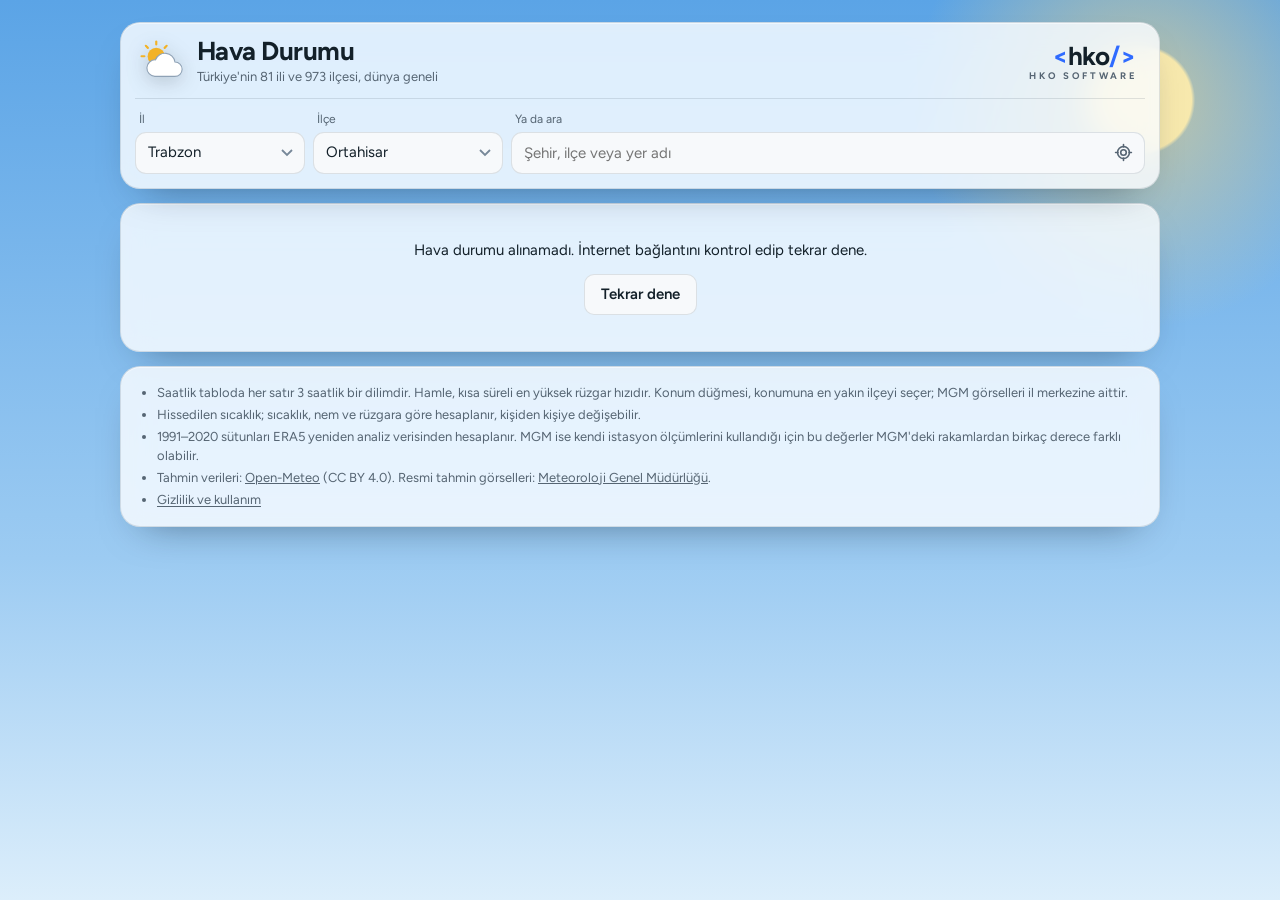
==== index.html @ 7eed1081 "Üst kısma simgeli 'Hava Durumu' başlığı, logo başlığın yanına alındı Co-Authored-By: Claude Opus 5.5" ====
<!doctype html>
<html lang="tr">
<head>
<meta charset="utf-8">
<meta name="viewport" content="width=device-width, initial-scale=1, viewport-fit=cover">
<title>Hava Durumu</title>
<link rel="icon" type="image/png" sizes="32x32" href="[data-uri]">
<link rel="apple-touch-icon" href="[data-uri]">
<meta name="theme-color" content="#11141A">
<meta name="description" content="81 il ve 973 ilçe için anlık hava, saatlik ve 5 günlük tahmin, geçmiş yıllarla karşılaştırma ve MGM resmi tahmini.">
<style>
/* Yazı tipleri sitenin içinden yüklenir (SIL Open Font License, fonts/ klasörü) — üçüncü taraf istek yok */
@font-face {
  font-family: 'Figtree';
  font-style: normal;
  font-weight: 400 700;
  font-display: swap;
  src: url(fonts/figtree-400-700-latin-ext.woff2) format('woff2');
  unicode-range: U+0100-02BA, U+02BD-02C5, U+02C7-02CC, U+02CE-02D7, U+02DD-02FF, U+0304, U+0308, U+0329, U+1D00-1DBF, U+1E00-1E9F, U+1EF2-1EFF, U+2020, U+20A0-20AB, U+20AD-20C4, U+2113, U+2C60-2C7F, U+A720-A7FF;
}
@font-face {
  font-family: 'Figtree';
  font-style: normal;
  font-weight: 400 700;
  font-display: swap;
  src: url(fonts/figtree-400-700-latin.woff2) format('woff2');
  unicode-range: U+0000-00FF, U+0131, U+0152-0153, U+02BB-02BC, U+02C6, U+02DA, U+02DC, U+0304, U+0308, U+0329, U+2000-206F, U+20AC, U+2122, U+2191, U+2193, U+2212, U+2215, U+FEFF, U+FFFD;
}
@font-face {
  font-family: 'IBM Plex Mono';
  font-style: normal;
  font-weight: 400;
  font-display: swap;
  src: url(fonts/ibm-plex-mono-400-latin-ext.woff2) format('woff2');
  unicode-range: U+0100-02BA, U+02BD-02C5, U+02C7-02CC, U+02CE-02D7, U+02DD-02FF, U+0304, U+0308, U+0329, U+1D00-1DBF, U+1E00-1E9F, U+1EF2-1EFF, U+2020, U+20A0-20AB, U+20AD-20C4, U+2113, U+2C60-2C7F, U+A720-A7FF;
}
@font-face {
  font-family: 'IBM Plex Mono';
  font-style: normal;
  font-weight: 400;
  font-display: swap;
  src: url(fonts/ibm-plex-mono-400-latin.woff2) format('woff2');
  unicode-range: U+0000-00FF, U+0131, U+0152-0153, U+02BB-02BC, U+02C6, U+02DA, U+02DC, U+0304, U+0308, U+0329, U+2000-206F, U+20AC, U+2122, U+2191, U+2193, U+2212, U+2215, U+FEFF, U+FFFD;
}
@font-face {
  font-family: 'IBM Plex Mono';
  font-style: normal;
  font-weight: 500;
  font-display: swap;
  src: url(fonts/ibm-plex-mono-500-latin-ext.woff2) format('woff2');
  unicode-range: U+0100-02BA, U+02BD-02C5, U+02C7-02CC, U+02CE-02D7, U+02DD-02FF, U+0304, U+0308, U+0329, U+1D00-1DBF, U+1E00-1E9F, U+1EF2-1EFF, U+2020, U+20A0-20AB, U+20AD-20C4, U+2113, U+2C60-2C7F, U+A720-A7FF;
}
@font-face {
  font-family: 'IBM Plex Mono';
  font-style: normal;
  font-weight: 500;
  font-display: swap;
  src: url(fonts/ibm-plex-mono-500-latin.woff2) format('woff2');
  unicode-range: U+0000-00FF, U+0131, U+0152-0153, U+02BB-02BC, U+02C6, U+02DA, U+02DC, U+0304, U+0308, U+0329, U+2000-206F, U+20AC, U+2122, U+2191, U+2193, U+2212, U+2215, U+FEFF, U+FFFD;
}
/* Düzen: arka planda havaya göre değişen gökyüzü sahnesi; önünde yarı saydam paneller:
   konum seçimi, anlık durum + yer bilgisi, MGM resmi tahmini, 3 saatlik tablo, 5 günlük tablo (geçmiş yıllarla). */
:root {
  --panel: rgba(250, 252, 254, .84);
  --panel-solid: #F7F9FB;
  --fg: #132029;
  --muted: #566573;
  --line: rgba(20, 40, 60, .12);
  --head: rgba(20, 40, 60, .045);
  --brand: #2F6BFF;
  --warm: #C77F00;
  --cold: #2F78C8;
  --shadow: 0 1px 0 rgba(255, 255, 255, .5) inset, 0 18px 40px -24px rgba(10, 25, 40, .55);
  --font-ui: "Figtree", "Segoe UI", system-ui, -apple-system, sans-serif;
  --font-num: "IBM Plex Mono", ui-monospace, "Cascadia Mono", Consolas, monospace;
}
@media (prefers-color-scheme: dark) {
  :root:not([data-theme="light"]) {
    --panel: rgba(16, 22, 30, .8); --panel-solid: #141B23; --fg: #E9EEF3; --muted: #93A1AF;
    --line: rgba(255, 255, 255, .09); --head: rgba(255, 255, 255, .04);
    --brand: #6E9BFF; --warm: #F4B13A; --cold: #74AEEF;
    --shadow: 0 1px 0 rgba(255, 255, 255, .04) inset, 0 20px 44px -24px rgba(0, 0, 0, .9);
    color-scheme: dark;
  }
}
:root[data-theme="dark"] {
  --panel: rgba(16, 22, 30, .8); --panel-solid: #141B23; --fg: #E9EEF3; --muted: #93A1AF;
  --line: rgba(255, 255, 255, .09); --head: rgba(255, 255, 255, .04);
  --brand: #6E9BFF; --warm: #F4B13A; --cold: #74AEEF;
  --shadow: 0 1px 0 rgba(255, 255, 255, .04) inset, 0 20px 44px -24px rgba(0, 0, 0, .9);
  color-scheme: dark;
}

* { box-sizing: border-box; }
[hidden] { display: none !important; }
html, body { min-height: 100%; }
body {
  margin: 0; color: var(--fg); font-family: var(--font-ui); font-size: 15px; line-height: 1.45; background: #9CC3E6;
  padding: 22px max(16px, env(safe-area-inset-right, 0px)) 32px max(16px, env(safe-area-inset-left, 0px));
}
button, select, input { font: inherit; color: inherit; }
:focus-visible { outline: 2px solid var(--brand); outline-offset: 2px; }

/* ---------- Gökyüzü sahnesi (arka plan) ---------- */
.scene { position: fixed; inset: 0; z-index: -1; overflow: hidden; background: linear-gradient(180deg, var(--s1, #5BA4E6), var(--s2, #9CCBF2) 62%, var(--s3, #DCEEFB)); }
.scene > * { position: absolute; inset: 0; opacity: 0; transition: opacity .8s ease; }
.scene .sun { inset: auto; width: 520px; height: 520px; right: -120px; top: -160px; border-radius: 50%;
  background: radial-gradient(circle, rgba(255, 236, 170, .95) 0 14%, rgba(255, 214, 120, .45) 15%, rgba(255, 210, 120, 0) 62%); }
.scene .moon { inset: auto; width: 110px; height: 110px; right: 12%; top: 70px; border-radius: 50%;
  box-shadow: 22px 12px 0 0 #E8EEF8; filter: drop-shadow(0 0 28px rgba(220, 230, 255, .35)); }
.scene .stars { background-image:
  radial-gradient(1.4px 1.4px at 8% 12%, #fff 98%, transparent), radial-gradient(1px 1px at 22% 30%, #dfe7ff 98%, transparent),
  radial-gradient(1.2px 1.2px at 35% 8%, #fff 98%, transparent), radial-gradient(1px 1px at 48% 22%, #cfdbff 98%, transparent),
  radial-gradient(1.6px 1.6px at 61% 6%, #fff 98%, transparent), radial-gradient(1px 1px at 73% 26%, #fff 98%, transparent),
  radial-gradient(1.3px 1.3px at 86% 14%, #e6ecff 98%, transparent), radial-gradient(1px 1px at 92% 34%, #fff 98%, transparent),
  radial-gradient(1px 1px at 15% 44%, #fff 98%, transparent), radial-gradient(1.2px 1.2px at 55% 40%, #fff 98%, transparent);
  background-size: 640px 420px; }
.scene .clouds { background-repeat: repeat-x; background-size: 1400px 380px; background-position: 0 40px;
  background-image: url("data:image/svg+xml,%3Csvg xmlns='http://www.w3.org/2000/svg' width='1400' height='380'%3E%3Cg fill='%23fff'%3E%3Cellipse cx='160' cy='120' rx='150' ry='46'/%3E%3Cellipse cx='240' cy='92' rx='92' ry='60'/%3E%3Cellipse cx='120' cy='96' rx='70' ry='44'/%3E%3Cellipse cx='760' cy='70' rx='170' ry='40'/%3E%3Cellipse cx='840' cy='46' rx='96' ry='52'/%3E%3Cellipse cx='1180' cy='200' rx='190' ry='50'/%3E%3Cellipse cx='1250' cy='168' rx='104' ry='62'/%3E%3Cellipse cx='520' cy='290' rx='160' ry='38'/%3E%3Cellipse cx='590' cy='266' rx='80' ry='44'/%3E%3C/g%3E%3C/svg%3E");
  animation: drift 160s linear infinite; }
.scene .clouds.c2 { background-size: 1900px 520px; background-position: 300px 180px; animation-duration: 260s; filter: blur(2px); }
.scene .rain { background-image: repeating-linear-gradient(104deg, rgba(220, 235, 255, 0) 0 9px, rgba(220, 235, 255, .32) 9px 10px, rgba(220, 235, 255, 0) 10px 22px);
  background-size: 220px 220px; animation: fall .5s linear infinite; }
.scene .snow { background-image:
  radial-gradient(3px 3px at 20px 30px, #fff 98%, transparent), radial-gradient(2px 2px at 90px 120px, #fff 98%, transparent),
  radial-gradient(3.5px 3.5px at 160px 60px, #fff 98%, transparent), radial-gradient(2.5px 2.5px at 60px 180px, #fff 98%, transparent);
  background-size: 200px 220px; animation: snow 9s linear infinite; }
.scene .fog { background: linear-gradient(180deg, rgba(255, 255, 255, 0) 30%, rgba(235, 240, 245, .55) 65%, rgba(235, 240, 245, .8)); }
.scene .flash { background: rgba(255, 255, 255, .55); animation: flash 7s infinite; }
@keyframes drift { to { background-position-x: -1400px; } }
@keyframes fall { to { background-position: -50px 220px; } }
@keyframes snow { to { background-position: 30px 440px; } }
@keyframes flash { 0%, 92%, 95%, 100% { opacity: 0; } 93%, 96% { opacity: .6; } }

.scene[data-k="clear"][data-d="1"] .sun, .scene[data-k="partly"][data-d="1"] .sun { opacity: 1; }
.scene[data-d="0"] .stars { opacity: 1; }
.scene[data-k="clear"][data-d="0"] .moon, .scene[data-k="partly"][data-d="0"] .moon { opacity: 1; }
.scene[data-k="partly"] .clouds.c1 { opacity: .8; }
.scene[data-k="cloud"] .clouds, .scene[data-k="fog"] .clouds, .scene[data-k="drizzle"] .clouds,
.scene[data-k="rain"] .clouds, .scene[data-k="snow"] .clouds, .scene[data-k="thunder"] .clouds { opacity: .55; }
.scene[data-d="0"] .clouds { filter: brightness(.45); }
.scene[data-d="0"]:not([data-k="clear"]):not([data-k="partly"]) .stars { opacity: .25; }
.scene[data-k="rain"] .rain, .scene[data-k="thunder"] .rain { opacity: 1; }
.scene[data-k="drizzle"] .rain { opacity: .5; }
.scene[data-k="snow"] .snow { opacity: 1; }
.scene[data-k="fog"] .fog { opacity: 1; }
.scene[data-k="thunder"] .flash { opacity: 1; }
@media (prefers-reduced-motion: reduce) {
  .scene .clouds, .scene .rain, .scene .snow, .scene .flash { animation: none; }
  .scene[data-k="thunder"] .flash { opacity: 0; }
}

/* ---------- Sayfa ---------- */
.shell { max-width: 1040px; margin: 0 auto; display: flex; flex-direction: column; gap: 14px; }
.panel { background: var(--panel); -webkit-backdrop-filter: blur(14px) saturate(1.2); backdrop-filter: blur(14px) saturate(1.2);
  border: 1px solid var(--line); border-radius: 20px; box-shadow: var(--shadow); }

/* Arama listesi alttaki panellerin üstünde kalsın (bulanıklık efekti her paneli ayrı katman yapar) */
.top { display: flex; flex-direction: column; gap: 12px; padding: 14px; position: relative; z-index: 20; }
/* Sitenin adı ve logosu */
.topbar { display: flex; align-items: center; justify-content: space-between; gap: 12px; padding: 0 4px 12px; border-bottom: 1px solid var(--line); }
.site { display: flex; align-items: center; gap: 12px; color: inherit; text-decoration: none; min-width: 0; }
.site-ic { width: 46px; height: 46px; flex: none; filter: drop-shadow(0 4px 10px rgba(0, 0, 0, .18)); }
.site-t { display: flex; flex-direction: column; min-width: 0; }
.site-t b { font-size: 26px; font-weight: 700; letter-spacing: -.02em; line-height: 1.1; }
.site-t small { font-size: 13px; color: var(--muted); margin-top: 2px; }
.pick { display: flex; gap: 8px; flex-wrap: wrap; min-width: 0; align-items: flex-end; }
.field { position: relative; display: flex; flex-direction: column; gap: 3px; min-width: 0; }
.field label { font-size: 12px; color: var(--muted); padding-left: 4px; }
select, .search input { height: 42px; border-radius: 11px; border: 1px solid var(--line); background: var(--panel-solid); padding: 0 12px; outline: none; min-width: 0; }
select { padding-right: 30px; appearance: none; cursor: pointer;
  background-image: url("data:image/svg+xml,%3Csvg xmlns='http://www.w3.org/2000/svg' width='12' height='8'%3E%3Cpath d='M1 1l5 5 5-5' fill='none' stroke='%23778899' stroke-width='1.8'/%3E%3C/svg%3E");
  background-repeat: no-repeat; background-position: right 11px center; }
#il { width: 170px; } #ilce { width: 190px; }
.search { flex: 1; min-width: 190px; }
.search input { width: 100%; padding-right: 42px; }
select:focus, .search input:focus { border-color: var(--brand); }
.locate { position: absolute; right: 4px; bottom: 3px; width: 36px; height: 36px; border: 0; border-radius: 9px; background: transparent; color: var(--muted); display: grid; place-items: center; cursor: pointer; }
.locate:hover { color: var(--fg); background: var(--head); }
.locate svg { width: 19px; height: 19px; }
.results { position: absolute; left: 0; right: 0; top: calc(100% + 6px); z-index: 10; list-style: none; margin: 0; padding: 6px;
  background: var(--panel-solid); border: 1px solid var(--line); border-radius: 12px; box-shadow: 0 16px 40px -18px rgba(0, 0, 0, .5); }
.results button { width: 100%; text-align: left; border: 0; background: transparent; padding: 9px 12px; border-radius: 8px; cursor: pointer; display: flex; flex-direction: column; }
.results button:hover, .results button.on { background: var(--head); }
.results .s { color: var(--muted); font-size: 13px; }
.results .empty { padding: 9px 12px; color: var(--muted); }

.brand { flex: none; display: flex; flex-direction: column; align-items: flex-end; gap: 2px; line-height: 1; user-select: none; padding: 0 6px; }
.brand .mark { font-size: 26px; font-weight: 700; letter-spacing: -.02em; }
.brand .mark b { color: var(--brand); }
.brand .name { font-size: 9.5px; font-weight: 700; letter-spacing: .32em; margin-right: -.32em; color: var(--muted); }

/* Anlık durum + yer bilgisi */
.hero { display: grid; grid-template-columns: 1.15fr 1fr; gap: 14px; }
.now { padding: 22px 24px; display: flex; flex-direction: column; gap: 16px; }
.now h1 { margin: 0; font-size: 28px; font-weight: 700; letter-spacing: -.01em; line-height: 1.15; text-wrap: balance; }
.now .sub { margin: 3px 0 0; color: var(--muted); font-size: 14px; }
.now .upd { margin: 4px 0 0; color: var(--muted); font-size: 12.5px; }
.link { border: 0; background: none; padding: 0; color: var(--brand); font-weight: 600; cursor: pointer; text-decoration: underline; text-underline-offset: 2px; }
.locate:disabled { opacity: .5; cursor: progress; }
.now .row { display: flex; align-items: center; gap: 18px; }
.now .temp { font-family: var(--font-num); font-size: clamp(64px, 12vw, 96px); line-height: .9; letter-spacing: -.05em; }
.now .temp sup { font-size: .36em; vertical-align: top; position: relative; top: .3em; margin-left: 2px; letter-spacing: 0; }
.now .cond { display: flex; flex-direction: column; gap: 2px; }
.now .cond svg { width: 62px; height: 62px; }
.now .cond .t { font-size: 19px; font-weight: 600; }
.now .cond .f { color: var(--muted); }
.place { padding: 20px 22px; }
.kv { display: grid; grid-template-columns: 1fr 1fr; gap: 14px 18px; margin: 0; }
.kv dt { color: var(--muted); font-size: 13px; }
.kv dd { margin: 1px 0 0; font-family: var(--font-num); font-size: 16px; font-weight: 500; white-space: nowrap; }
.kv dd small { font-family: var(--font-ui); font-size: 13px; color: var(--muted); font-weight: 400; }
.kv .wide { grid-column: 1 / -1; padding-top: 12px; border-top: 1px solid var(--line); }
.c-lo { color: var(--cold); } .c-hi { color: var(--warm); }

/* MGM resmi görselleri */
.mgm { padding: 16px 18px; display: flex; flex-wrap: wrap; align-items: center; gap: 12px 18px; }
.mgm .txt { flex: 1 1 220px; }
.mgm h2 { margin: 0; font-size: 17px; }
.mgm p { margin: 2px 0 0; color: var(--muted); font-size: 13px; }
.mgm .imgs { display: flex; gap: 10px; flex-wrap: wrap; background: #fff; padding: 8px; border-radius: 12px; }
.mgm img { display: block; max-width: 100%; height: auto; }

/* Tablolar */
.sect { padding: 16px 16px 12px; }
.sect h2 { margin: 0 4px 2px; font-size: 17px; font-weight: 700; }
.sect .note { margin: 0 4px 12px; color: var(--muted); font-size: 13px; }
.tbl-wrap { overflow-x: auto; border-radius: 12px; border: 1px solid var(--line); }
table { width: 100%; border-collapse: collapse; min-width: 760px; }
#h-gun ~ .tbl-wrap table { min-width: 960px; }
#h-gun ~ .tbl-wrap th, #h-gun ~ .tbl-wrap td { padding-left: 7px; padding-right: 7px; }
tr.grp th { border-bottom: 1px solid var(--line); }
th.pg { background: color-mix(in srgb, var(--fg) 8%, transparent); }
th, td { padding: 9px 10px; text-align: center; white-space: nowrap; }
th { font-size: 12.5px; font-weight: 600; color: var(--muted); background: var(--head); border-bottom: 1px solid var(--line); vertical-align: bottom; line-height: 1.25; }
th small { display: block; font-weight: 400; }
td { border-top: 1px solid var(--line); font-family: var(--font-num); font-size: 14.5px; }
tbody tr:first-child td { border-top: 0; }
td.l, th.l { text-align: left; }
td.ev { font-family: var(--font-ui); font-size: 14px; }
td.ev span { display: inline-flex; align-items: center; gap: 8px; }
td.ev svg { width: 30px; height: 30px; flex: none; }
td.past { background: var(--head); font-size: 13.5px; }
tr.dayrow td { font-family: var(--font-ui); font-weight: 700; font-size: 13.5px; background: var(--head); padding: 7px 10px; }
tr.cur td { background: color-mix(in srgb, var(--brand) 9%, transparent); }
td.past em { font-style: normal; color: var(--muted); font-size: 12px; margin-left: 5px; }
.wd { display: inline-flex; align-items: center; gap: 5px; }
.wd svg { width: 15px; height: 15px; color: var(--muted); }
.day1 { font-family: var(--font-ui); font-weight: 600; }
.day1 small { display: block; font-weight: 400; color: var(--muted); font-size: 12.5px; }

.notes { padding: 14px 18px; color: var(--muted); font-size: 13px; }
.notes ul { margin: 0; padding-left: 18px; }
.notes li { margin: 3px 0; }
.notes a { color: inherit; }

.state { padding: 36px 20px; text-align: center; }
.state p { margin: 0 0 12px; }
.btn { border: 1px solid var(--line); background: var(--panel-solid); border-radius: 10px; padding: 9px 16px; font-weight: 600; cursor: pointer; }

/* Hava ikonları */
.wi .sun { fill: #F2B227; }
.wi .moon { fill: #C9D4E3; }
.wi .cloud { fill: #FFFFFF; stroke: #8FA2B6; stroke-width: 1.5; }
.wi .cloud.dark { fill: #AAB7C6; stroke: #7C8EA1; }
.wi .drop { stroke: #3B7BEA; stroke-width: 2; stroke-linecap: round; }
.wi .flake { fill: #7FB2EE; }
.wi .bolt { fill: #F2B227; }
.wi .fog { stroke: #9AA8B8; stroke-width: 2.2; stroke-linecap: round; }

@media (max-width: 820px) { .hero { grid-template-columns: 1fr; } }
@media (max-width: 600px) {
  body { padding-top: 12px; }
  .top { padding: 10px; }
  .brand .mark { font-size: 19px; }
  .brand .name { font-size: 8px; }
  .site-ic { width: 38px; height: 38px; }
  .site-t b { font-size: 21px; }
  .site-t small { font-size: 11.5px; }
  .pick { flex-basis: 100%; }
  .field.f-il, .field.f-ilce { flex: 1 1 40%; }
  #il, #ilce { width: 100%; }
  .search { flex-basis: 100%; }
  .now { padding: 18px; }
  .now h1 { font-size: 23px; }
  .now .cond svg { width: 50px; height: 50px; }
  .sect { padding: 12px 10px 10px; }
}

/* Gizlilik ve kullanım penceresi */
.legal-btn { border: 0; background: none; padding: 0; color: inherit; font: inherit; text-decoration: underline; text-underline-offset: 2px; cursor: pointer; }
.legal-btn:hover { color: var(--fg); }
dialog.legal { width: min(640px, calc(100vw - 32px)); max-height: calc(100vh - 48px); border: 1px solid var(--line); border-radius: 18px; padding: 0;
  background: var(--panel-solid, var(--panel)); color: var(--fg); box-shadow: 0 30px 80px -20px rgba(0, 0, 0, .6); }
dialog.legal::backdrop { background: rgba(0, 0, 0, .5); }
dialog.legal .in { padding: 22px 24px 20px; overflow-y: auto; max-height: calc(100vh - 50px); }
dialog.legal h2 { margin: 0 0 4px; font-size: 20px; }
dialog.legal h3 { margin: 18px 0 6px; font-size: 15px; }
dialog.legal p, dialog.legal li { font-size: 14px; line-height: 1.6; color: var(--fg); margin: 0 0 6px; }
dialog.legal ul { margin: 0; padding-left: 18px; }
dialog.legal .muted { color: var(--muted); font-size: 13px; }
dialog.legal a { color: var(--brand, var(--accent)); }
dialog.legal .close { position: sticky; top: 0; float: right; margin: -6px -8px 0 0; width: 36px; height: 36px; border: 0; border-radius: 10px; background: transparent; color: var(--muted); font-size: 20px; cursor: pointer; }
dialog.legal .close:hover { color: var(--fg); background: color-mix(in srgb, var(--fg) 8%, transparent); }
</style>
</head>
<body>
<div class="scene" id="scene" data-k="clear" data-d="1" aria-hidden="true">
  <div class="stars"></div><div class="sun"></div><div class="moon"></div>
  <div class="clouds c2"></div><div class="clouds c1"></div>
  <div class="fog"></div><div class="rain"></div><div class="snow"></div><div class="flash"></div>
</div>

<main class="shell">
  <div class="panel top">
    <header class="topbar">
      <a class="site" href="./" aria-label="Hava Durumu, ana sayfa">
        <svg class="site-ic" viewBox="0 0 64 64" aria-hidden="true">
          <circle cx="24" cy="24" r="12" fill="#F2B227"/>
          <g fill="#F2B227"><rect x="22.5" y="2" width="3" height="7" rx="1.5"/><rect x="22.5" y="2" width="3" height="7" rx="1.5" transform="rotate(45 24 24)"/><rect x="22.5" y="2" width="3" height="7" rx="1.5" transform="rotate(-45 24 24)"/><rect x="22.5" y="2" width="3" height="7" rx="1.5" transform="rotate(-90 24 24)"/></g>
          <path d="M22 52h28a10 10 0 0 0 0-20 14 14 0 0 0-27-3A11 11 0 0 0 22 52z" fill="#fff" stroke="#8FA2B6" stroke-width="1.5"/>
        </svg>
        <span class="site-t"><b>Hava Durumu</b><small>Türkiye'nin 81 ili ve 973 ilçesi, dünya geneli</small></span>
      </a>
      <div class="brand" aria-label="HKO Software">
        <span class="mark" aria-hidden="true"><b>&lt;</b>hko<b>/&gt;</b></span>
        <span class="name">HKO SOFTWARE</span>
      </div>
    </header>
    <div class="pick">
      <div class="field f-il"><label for="il">İl</label><select id="il"></select></div>
      <div class="field f-ilce"><label for="ilce">İlçe</label><select id="ilce"></select></div>
      <div class="field search" role="search">
        <label for="q">Ya da ara</label>
        <input id="q" type="search" placeholder="Şehir, ilçe veya yer adı" autocomplete="off" enterkeyhint="search" aria-controls="results">
        <button class="locate" id="locate" type="button" title="Konumumu kullan" aria-label="Konumumu kullan">
          <svg viewBox="0 0 24 24" fill="none" stroke="currentColor" stroke-width="2" stroke-linecap="round" aria-hidden="true"><circle cx="12" cy="12" r="3.5"/><path d="M12 2v3M12 19v3M2 12h3M19 12h3"/><circle cx="12" cy="12" r="7.5"/></svg>
        </button>
        <ul class="results" id="results" hidden></ul>
      </div>
    </div>
  </div>

  <div id="view"></div>

  <div class="panel notes">
    <ul>
      <li>Saatlik tabloda her satır 3 saatlik bir dilimdir. Hamle, kısa süreli en yüksek rüzgar hızıdır. Konum düğmesi, konumuna en yakın ilçeyi seçer; MGM görselleri il merkezine aittir.</li>
      <li>Hissedilen sıcaklık; sıcaklık, nem ve rüzgara göre hesaplanır, kişiden kişiye değişebilir.</li>
      <li>1991–2020 sütunları ERA5 yeniden analiz verisinden hesaplanır. MGM ise kendi istasyon ölçümlerini kullandığı için bu değerler MGM'deki rakamlardan birkaç derece farklı olabilir.</li>
      <li>Tahmin verileri: <a href="https://open-meteo.com/" target="_blank" rel="noopener">Open-Meteo</a> (CC BY 4.0). Resmi tahmin görselleri: <a href="https://www.mgm.gov.tr/" target="_blank" rel="noopener">Meteoroloji Genel Müdürlüğü</a>.</li>
      <li><button type="button" class="legal-btn" data-legal>Gizlilik ve kullanım</button></li>
    </ul>
  </div>
</main>

<dialog class="legal" id="legal" aria-labelledby="legal-h">
  <div class="in">
  <button class="close" type="button" id="legal-x" aria-label="Kapat">✕</button>
  <h2 id="legal-h">Gizlilik ve kullanım</h2>
  <p class="muted">Son güncelleme: Ekim 2026</p>
  <h3>Çerezler ve takip</h3>
  <p>Bu site çerez kullanmaz. Reklam, ziyaretçi sayacı veya analiz aracı yoktur; kimliğiniz tespit edilmez.</p>
  <h3>Cihazınızda saklananlar</h3>
  <ul>
    <li>Son baktığınız yer ve 1991–2020 karşılaştırma verisi, sayfa her açılışta yeniden indirilmesin diye yalnızca kendi tarayıcınızın yerel depolamasında tutulur. Bu bilgiler HKO Software'e gönderilmez.</li>
    <li>"Konumumu kullan" düğmesine basarsanız konumunuz yaklaşık 1 km hassasiyete yuvarlanarak kullanılır ve saklanır. Konum izni yalnızca bu düğmeye bastığınızda istenir.</li>
    <li>Bu bilgileri tarayıcı verilerini temizleyerek silebilirsiniz.</li>
  </ul>
  <h3>Dış bağlantılar</h3>
  <ul>
    <li><a href="https://open-meteo.com/" target="_blank" rel="noopener">Open-Meteo</a>: Hava verisi için seçilen yerin koordinatları gönderilir (<a href="https://open-meteo.com/en/terms#privacy" target="_blank" rel="noopener">gizlilik</a>).</li>
    <li><a href="https://www.mgm.gov.tr/" target="_blank" rel="noopener">Meteoroloji Genel Müdürlüğü</a>: Resmi tahmin görselleri doğrudan MGM'den yüklenir.</li>
    <li>Site <a href="https://pages.github.com/" target="_blank" rel="noopener">GitHub Pages</a> üzerinde barındırılır. GitHub, sayfayı sunarken IP adresini teknik kayıtlarında işleyebilir (<a href="https://docs.github.com/tr/site-policy/privacy-policies/github-general-privacy-statement" target="_blank" rel="noopener">GitHub Gizlilik Bildirimi</a>).</li><li>Yazı tipleri sitenin içinden yüklenir; Google gibi üçüncü taraflara yazı tipi isteği gönderilmez.</li>
  </ul>
  <p class="muted">Bu servisler, bağlantı sırasında tarayıcınızın IP adresini görebilir.</p>
  <h3>Sorumluluk</h3>
  <p>Tahminler, Open-Meteo'nun sayısal hava tahmini modellerinden alınır ve yaklaşık değerlerdir; resmi tahmin değildir. Can ve mal güvenliğini ilgilendiren durumlarda Meteoroloji Genel Müdürlüğü'nün resmi tahmin ve uyarılarını takip edin. Site "olduğu gibi" sunulur.</p>
  <h3>Kaynaklar ve lisanslar</h3>
  <ul>
    <li>Hava ve geçmiş yıllar verisi: Open-Meteo (CC BY 4.0), ECMWF ERA5 dahil.</li>
    <li>Yer adları ve koordinatlar: Open-Meteo Geocoding, GeoNames (CC BY 4.0).</li>
    <li>Resmi tahmin görselleri: Meteoroloji Genel Müdürlüğü; değiştirilmeden gösterilir.</li>
    <li>Kaynak kodu MIT lisanslıdır. Yazı tipleri (Figtree, IBM Plex Mono) SIL Open Font License 1.1 ile kullanılır.</li>
  </ul>
  <p>Soru, hata bildirimi veya silme talepleri için: <a href="https://github.com/nihathko/hava-durumu/issues" target="_blank" rel="noopener">GitHub üzerinden bize yazın</a>.</p>
  </div>
</dialog>
<script>
(() => {
  const d = document.getElementById('legal');
  document.querySelectorAll('[data-legal]').forEach(b => b.addEventListener('click', () => d.showModal()));
  document.getElementById('legal-x').addEventListener('click', () => d.close());
  d.addEventListener('click', e => { if (e.target === d) d.close(); });
})();
</script>

<script>
const ILILCE = [{"ad":"Adana","lat":36.9862,"lon":35.3253,"ilceler":[["Aladağ",37.5485,35.396],["Ceyhan",37.0247,35.8175],["Çukurova",36.9862,35.3253],["Feke",37.8145,35.9123],["İmamoğlu",37.2651,35.6572],["Karaisalı",37.2567,35.0589],["Karataş",36.5636,35.3821],["Kozan",37.4552,35.8157],["Pozantı",37.4278,34.8717],["Saimbeyli",37.9863,36.0906],["Sarıçam",37.1517,35.5077],["Seyhan",36.9875,35.3059],["Tufanbeyli",38.2633,36.2206],["Yumurtalık",36.7686,35.7894],["Yüreğir",36.9744,35.3592]]},{"ad":"Adıyaman","lat":37.7644,"lon":38.2763,"ilceler":[["Besni",37.6928,37.8611],["Çelikhan",38.0256,38.2366],["Gerger",38.0281,39.0342],["Gölbaşı",37.7836,37.6367],["Kahta",37.7855,38.6237],["Merkez",37.7644,38.2763],["Samsat",37.5819,38.4742],["Sincik",38.0365,38.6126],["Tut",37.7953,37.9161]]},{"ad":"Afyonkarahisar","lat":38.7567,"lon":30.5433,"ilceler":[["Başmakçı",37.8972,30.0117],["Bayat",38.9831,30.9247],["Bolvadin",38.7111,31.0486],["Çay",38.5917,31.0286],["Çobanlar",38.7014,30.7828],["Dazkırı",37.9186,29.8606],["Dinar",38.065,30.1656],["Emirdağ",39.0197,31.15],["Evciler",38.0414,29.8867],["Hocalar",38.5782,29.9677],["İhsaniye",39.0292,30.4164],["İscehisar",38.8619,30.7503],["Kızılören",38.2581,30.1517],["Merkez",38.7567,30.5433],["Sandıklı",38.4647,30.2695],["Sinanpaşa",38.7444,30.2428],["Sultandağı",38.5311,31.2281],["Şuhut",38.5311,30.5458]]},{"ad":"Ağrı","lat":39.7147,"lon":43.0401,"ilceler":[["Diyadin",39.5406,43.6713],["Doğubayazıt",39.5469,44.0842],["Eleşkirt",39.798,42.6757],["Hamur",39.6056,42.985],["Merkez",39.7147,43.0401],["Patnos",39.2249,42.8569],["Taşlıçay",39.6297,43.3688],["Tutak",39.5385,42.7659]]},{"ad":"Aksaray","lat":38.3725,"lon":34.0254,"ilceler":[["Ağaçören",38.8748,33.9167],["Eskil",38.4017,33.4131],["Gülağaç",38.3958,34.3458],["Güzelyurt",38.2772,34.3719],["Merkez",38.3725,34.0254],["Ortaköy",38.7373,34.0387],["Sarıyahşi",38.9835,33.8414],["Sultanhanı",38.2471,33.5496]]},{"ad":"Amasya","lat":40.6533,"lon":35.8331,"ilceler":[["Göynücek",40.3992,35.525],["Gümüşhacıköy",40.8731,35.2147],["Hamamözü",40.7848,35.0258],["Merkez",40.6533,35.8331],["Merzifon",40.8733,35.4631],["Suluova",40.8313,35.6479],["Taşova",40.7597,36.3225]]},{"ad":"Ankara","lat":39.9199,"lon":32.8543,"ilceler":[["Akyurt",40.1351,33.0861],["Altındağ",39.9667,32.9225],["Ayaş",40.0193,32.3322],["Bala",39.5542,33.1234],["Beypazarı",40.1675,31.9211],["Çamlıdere",40.4896,32.475],["Çankaya",39.9179,32.8627],["Çubuk",40.2386,33.0322],["Elmadağ",39.9208,33.2308],["Etimesgut",39.9533,32.6328],["Evren",39.024,33.8063],["Gölbaşı",39.7904,32.809],["Güdül",40.2105,32.2455],["Haymana",39.4321,32.4973],["Kahramankazan",40.2317,32.6839],["Kalecik",40.0972,33.4083],["Keçiören",40.0013,32.8724],["Kızılcahamam",40.4697,32.6506],["Mamak",39.9404,32.9101],["Nallıhan",40.1859,31.3518],["Polatlı",39.5772,32.1413],["Pursaklar",40.032,32.8953],["Sincan",39.9723,32.5841],["Şereflikoçhisar",38.9393,33.5386],["Yenimahalle",39.9779,32.8015]]},{"ad":"Antalya","lat":36.9081,"lon":30.6956,"ilceler":[["Akseki",37.0486,31.79],["Aksu",36.9411,30.824],["Alanya",36.5438,31.9998],["Demre",36.2444,29.985],["Döşemealtı",37.0233,30.6025],["Elmalı",36.7358,29.9178],["Finike",36.295,30.1406],["Gazipaşa",36.2694,32.3179],["Gündoğmuş",36.8111,32],["İbradı",37.0969,31.5992],["Kaş",36.2018,29.6377],["Kemer",36.5978,30.5606],["Kepez",36.9158,30.7078],["Konyaaltı",36.8664,30.6303],["Korkuteli",37.065,30.1957],["Kumluca",36.3703,30.2869],["Manavgat",36.7867,31.4409],["Muratpaşa",36.8916,30.765],["Serik",36.9175,31.1046]]},{"ad":"Ardahan","lat":41.1087,"lon":42.7022,"ilceler":[["Çıldır",41.1253,43.1365],["Damal",41.3415,42.8368],["Göle",40.7875,42.606],["Hanak",41.2334,42.8404],["Merkez",41.1087,42.7022],["Posof",41.5111,42.7292]]},{"ad":"Artvin","lat":41.1816,"lon":41.8217,"ilceler":[["Ardanuç",41.1195,42.0688],["Arhavi",41.3512,41.3046],["Borçka",41.3579,41.6658],["Hopa",41.3905,41.4197],["Kemalpaşa",41.4834,41.5275],["Merkez",41.1816,41.8217],["Murgul",41.2805,41.5644],["Şavşat",41.2534,42.3553],["Yusufeli",40.8204,41.5374]]},{"ad":"Aydın","lat":37.845,"lon":27.8396,"ilceler":[["Bozdoğan",37.6713,28.3139],["Buharkent",37.964,28.7427],["Çine",37.6127,28.0591],["Didim",37.385,27.2564],["Efeler",37.845,27.8396],["Germencik",37.8706,27.6028],["İncirliova",37.8522,27.7236],["Karacasu",37.7282,28.6057],["Karpuzlu",37.5586,27.8353],["Koçarlı",37.7611,27.7058],["Köşk",37.8533,28.0517],["Kuşadası",37.8601,27.2571],["Kuyucak",37.9133,28.4592],["Nazilli",37.9163,28.3223],["Söke",37.7482,27.4061],["Sultanhisar",37.8899,28.1544],["Yenipazar",37.8233,28.1957]]},{"ad":"Balıkesir","lat":39.6492,"lon":27.8861,"ilceler":[["Altıeylül",39.6492,27.8861],["Ayvalık",39.3193,26.6934],["Balya",39.7486,27.5789],["Bandırma",40.3522,27.9767],["Bigadiç",39.3925,28.1311],["Burhaniye",39.5004,26.9727],["Dursunbey",39.586,28.6257],["Edremit",39.5961,27.0244],["Erdek",40.3996,27.7935],["Gömeç",39.3902,26.8413],["Gönen",40.1049,27.654],["Havran",39.5583,27.0983],["İvrindi",39.5839,27.4864],["Karesi",39.6492,27.8861],["Kepsut",39.6889,28.1522],["Manyas",40.0464,27.97],["Marmara",40.5863,27.5554],["Savaştepe",39.3832,27.6561],["Sındırgı",39.2413,28.1784],["Susurluk",39.9136,28.1578]]},{"ad":"Bartın","lat":41.6358,"lon":32.3375,"ilceler":[["Amasra",41.7463,32.3863],["Kurucaşile",41.8378,32.7162],["Merkez",41.6358,32.3375],["Ulus",41.5842,32.6414]]},{"ad":"Batman","lat":37.8874,"lon":41.1322,"ilceler":[["Beşiri",37.9157,41.2865],["Gercüş",37.5625,41.3775],["Hasankeyf",37.7061,41.4048],["Kozluk",38.1912,41.4778],["Merkez",37.8874,41.1322],["Sason",38.3277,41.4138]]},{"ad":"Bayburt","lat":40.2563,"lon":40.2229,"ilceler":[["Aydıntepe",40.3832,40.1427],["Demirözü",40.1602,39.8924],["Merkez",40.2563,40.2229]]},{"ad":"Bilecik","lat":40.1419,"lon":29.9793,"ilceler":[["Bozüyük",39.9078,30.0367],["Gölpazarı",40.2847,30.3172],["İnhisar",40.0493,30.3852],["Merkez",40.1419,29.9793],["Osmaneli",40.3572,30.0142],["Pazaryeri",39.9939,29.9042],["Söğüt",40.0143,30.1849],["Yenipazar",40.1783,30.52]]},{"ad":"Bingöl","lat":38.8847,"lon":40.4939,"ilceler":[["Adaklı",39.2262,40.4828],["Genç",38.7477,40.5534],["Karlıova",39.2904,41.0059],["Kiğı",39.3136,40.3503],["Merkez",38.8847,40.4939],["Solhan",38.9652,41.0544],["Yayladere",39.2261,40.0695],["Yedisu",39.4328,40.5337]]},{"ad":"Bitlis","lat":38.4012,"lon":42.1078,"ilceler":[["Adilcevaz",38.7991,42.7316],["Ahlat",38.7489,42.4801],["Güroymak",38.5758,42.0156],["Hizan",38.225,42.4183],["Merkez",38.4012,42.1078],["Mutki",38.4062,41.9202],["Tatvan",38.4922,42.2827]]},{"ad":"Bolu","lat":40.7358,"lon":31.6061,"ilceler":[["Dörtdivan",40.7205,32.0631],["Gerede",40.8008,32.1969],["Göynük",40.4003,30.7883],["Kıbrıscık",40.4078,31.8519],["Mengen",40.9388,32.0764],["Merkez",40.7358,31.6061],["Mudurnu",40.473,31.2076],["Seben",40.4113,31.5736],["Yeniçağa",40.7711,32.0337]]},{"ad":"Burdur","lat":37.7203,"lon":30.2908,"ilceler":[["Ağlasun",37.6494,30.5342],["Altınyayla",36.9972,29.5458],["Bucak",37.4592,30.595],["Çavdır",37.155,29.6939],["Çeltikçi",37.5295,30.4803],["Gölhisar",37.1459,29.5088],["Karamanlı",37.373,29.8231],["Kemer",37.3522,30.0631],["Merkez",37.7203,30.2908],["Tefenni",37.3097,29.7754],["Yeşilova",37.5081,29.7547]]},{"ad":"Bursa","lat":40.1956,"lon":29.0601,"ilceler":[["Büyükorhan",39.771,28.8861],["Gemlik",40.4309,29.1597],["Gürsu",40.2188,29.1949],["Harmancık",39.6761,29.1553],["İnegöl",40.0781,29.5133],["İznik",40.4286,29.7211],["Karacabey",40.2132,28.3612],["Keles",39.9136,29.2294],["Kestel",40.1983,29.2124],["Mudanya",40.3752,28.8838],["Mustafakemalpaşa",40.0382,28.4087],["Nilüfer",40.214,28.9157],["Orhaneli",39.9033,28.9906],["Orhangazi",40.4892,29.3089],["Osmangazi",40.1967,29.0593],["Yenişehir",40.2644,29.6531],["Yıldırım",40.1885,29.1097]]},{"ad":"Çanakkale","lat":40.1555,"lon":26.4127,"ilceler":[["Ayvacık",39.6011,26.4047],["Bayramiç",39.8086,26.6098],["Biga",40.2281,27.2422],["Bozcaada",39.835,26.0697],["Çan",40.0333,27.0524],["Eceabat",40.1842,26.3574],["Ezine",39.7856,26.3408],["Gelibolu",40.4084,26.6717],["Gökçeada",40.2011,25.909],["Lapseki",40.3442,26.6856],["Merkez",40.1555,26.4127],["Yenice",39.9308,27.2581]]},{"ad":"Çankırı","lat":40.5999,"lon":33.6153,"ilceler":[["Atkaracalar",40.8159,33.0756],["Bayramören",40.9433,33.203],["Çerkeş",40.8116,32.8936],["Eldivan",40.5297,33.499],["Ilgaz",40.9251,33.6259],["Kızılırmak",40.3456,33.9864],["Korgun",40.7348,33.5184],["Kurşunlu",40.841,33.2603],["Merkez",40.5999,33.6153],["Orta",40.6242,33.1093],["Şabanözü",40.4825,33.2835],["Yapraklı",40.7578,33.7782]]},{"ad":"Çorum","lat":40.5489,"lon":34.9533,"ilceler":[["Alaca",40.1683,34.8425],["Bayat",40.6458,34.2614],["Boğazkale",40.0219,34.6095],["Dodurga",40.8549,34.807],["İskilip",40.7353,34.4739],["Kargı",41.1337,34.4874],["Laçin",40.7749,34.8807],["Mecitözü",40.52,35.2953],["Merkez",40.5489,34.9533],["Oğuzlar",40.7535,34.7028],["Ortaköy",40.2735,35.2518],["Osmancık",40.9782,34.8047],["Sungurlu",40.1675,34.3739],["Uğurludağ",40.4463,34.4526]]},{"ad":"Denizli","lat":37.7742,"lon":29.0875,"ilceler":[["Acıpayam",37.4239,29.3494],["Babadağ",37.8076,28.8566],["Baklan",37.9769,29.6086],["Bekilli",38.2311,29.4197],["Beyağaç",37.2353,28.8961],["Bozkurt",37.8242,29.6097],["Buldan",38.045,28.8306],["Çal",38.0836,29.3989],["Çameli",37.0761,29.3447],["Çardak",37.8269,29.6683],["Çivril",38.3014,29.7386],["Güney",38.1544,29.0678],["Honaz",37.7573,29.27],["Kale",37.4392,28.8453],["Merkezefendi",37.8054,29.0424],["Pamukkale",37.7912,29.1014],["Sarayköy",37.9245,28.9252],["Serinhisar",37.581,29.2664],["Tavas",37.5735,29.0706]]},{"ad":"Diyarbakır","lat":37.9136,"lon":40.2172,"ilceler":[["Bağlar",37.9138,40.2058],["Bismil",37.8451,40.6593],["Çermik",38.1354,39.445],["Çınar",37.7223,40.407],["Çüngüş",38.208,39.2855],["Dicle",38.3657,40.0645],["Eğil",38.2575,40.0744],["Ergani",38.269,39.7545],["Hani",38.4074,40.3858],["Hazro",38.249,40.7713],["Kayapınar",37.9373,40.1776],["Kocaköy",38.2889,40.4979],["Kulp",38.4975,41.0067],["Lice",38.4582,40.6389],["Silvan",38.1371,41.0082],["Sur",37.9135,40.2286],["Yenişehir",37.9415,40.138]]},{"ad":"Düzce","lat":40.8389,"lon":31.1639,"ilceler":[["Akçakoca",41.0894,31.1236],["Cumayeri",40.8739,30.9509],["Çilimli",40.8936,31.0492],["Gölyaka",40.7769,30.9959],["Gümüşova",40.8469,30.9411],["Kaynaşlı",40.7692,31.3221],["Merkez",40.8389,31.1639],["Yığılca",40.9598,31.4435]]},{"ad":"Edirne","lat":41.6772,"lon":26.556,"ilceler":[["Enez",40.7247,26.0825],["Havsa",41.549,26.8221],["İpsala",40.9211,26.3827],["Keşan",40.8552,26.6327],["Lalapaşa",41.8395,26.7356],["Meriç",41.1918,26.421],["Merkez",41.6772,26.556],["Süloğlu",41.769,26.91],["Uzunköprü",41.2691,26.686]]},{"ad":"Elazığ","lat":38.6743,"lon":39.2232,"ilceler":[["Ağın",38.9438,38.715],["Alacakaya",38.462,39.8623],["Arıcak",38.5634,40.1248],["Baskil",38.5687,38.8163],["Karakoçan",38.9518,40.0271],["Keban",38.7938,38.7352],["Kovancılar",38.7188,39.8627],["Maden",38.3867,39.6641],["Merkez",38.6743,39.2232],["Palu",38.6913,39.9198],["Sivrice",38.4422,39.3094]]},{"ad":"Erzincan","lat":39.7392,"lon":39.4901,"ilceler":[["Çayırlı",39.8077,40.028],["İliç",39.4565,38.5647],["Kemah",39.5961,39.0233],["Kemaliye",39.2629,38.4967],["Merkez",39.7392,39.4901],["Otlukbeli",39.97,40.0187],["Refahiye",39.8931,38.7661],["Tercan",39.7771,40.3778],["Üzümlü",39.71,39.7]]},{"ad":"Erzurum","lat":39.9086,"lon":41.2769,"ilceler":[["Aşkale",39.9208,40.695],["Aziziye",39.806,41.3827],["Çat",39.6064,40.9684],["Hınıs",39.3577,41.6925],["Horasan",40.0388,42.1637],["İspir",40.4798,40.9937],["Karaçoban",39.3436,42.0992],["Karayazı",39.696,42.1428],["Köprüköy",39.966,41.8684],["Narman",40.3445,41.8609],["Oltu",40.5395,41.9872],["Olur",40.8216,42.1305],["Palandöken",39.889,41.2805],["Pasinler",39.9798,41.67],["Pazaryolu",40.4114,40.7678],["Şenkaya",40.5565,42.3427],["Tekman",39.6411,41.5054],["Tortum",40.2889,41.541],["Uzundere",40.5322,41.5383],["Yakutiye",39.8982,41.2692]]},{"ad":"Eskişehir","lat":39.7767,"lon":30.5206,"ilceler":[["Alpu",39.769,30.9606],["Beylikova",39.6869,31.2056],["Çifteler",39.3831,31.0392],["Günyüzü",39.3835,31.81],["Han",39.1592,30.8614],["İnönü",39.8153,30.1455],["Mahmudiye",39.4978,30.9872],["Mihalgazi",40.0262,30.5771],["Mihalıççık",39.8659,31.4957],["Odunpazarı",39.7682,30.5354],["Sarıcakaya",40.0369,30.6268],["Seyitgazi",39.4447,30.6947],["Sivrihisar",39.4504,31.5341],["Tepebaşı",39.8109,30.5255]]},{"ad":"Gaziantep","lat":37.0594,"lon":37.3825,"ilceler":[["Araban",37.4267,37.689],["İslahiye",37.025,36.6306],["Karkamış",36.8345,37.9983],["Nizip",37.0097,37.7942],["Nurdağı",37.1682,36.7362],["Oğuzeli",36.9657,37.5134],["Şahinbey",37.0484,37.3437],["Şehitkamil",37.0796,37.38],["Yavuzeli",37.3177,37.5682]]},{"ad":"Giresun","lat":40.917,"lon":38.3874,"ilceler":[["Alucra",40.3202,38.7641],["Bulancak",40.938,38.2315],["Çamoluk",40.1273,38.7301],["Çanakçı",40.9114,38.9881],["Dereli",40.7389,38.4434],["Doğankent",40.8075,38.9172],["Espiye",40.947,38.703],["Eynesil",41.0644,39.1427],["Görele",41.0308,39.0031],["Güce",40.8932,38.7982],["Keşap",40.9103,38.5013],["Merkez",40.917,38.3874],["Piraziz",40.9518,38.124],["Şebinkarahisar",40.2886,38.4239],["Tirebolu",41.0069,38.8139],["Yağlıdere",40.8567,38.6204]]},{"ad":"Gümüşhane","lat":40.46,"lon":39.4718,"ilceler":[["Kelkit",40.1268,39.4342],["Köse",40.2069,39.6463],["Kürtün",40.6952,39.0947],["Merkez",40.46,39.4718],["Şiran",40.1906,39.1175],["Torul",40.5507,39.2834]]},{"ad":"Hakkari","lat":37.5744,"lon":43.7408,"ilceler":[["Çukurca",37.2481,43.6136],["Derecik",37.0836,44.3095],["Merkez",37.5744,43.7408],["Şemdinli",37.3051,44.5742],["Yüksekova",37.5736,44.2872]]},{"ad":"Hatay","lat":36.2066,"lon":36.1572,"ilceler":[["Altınözü",36.1155,36.2483],["Antakya",36.2066,36.1572],["Arsuz",36.413,35.8903],["Belen",36.4887,36.1949],["Defne",36.2066,36.1572],["Dörtyol",36.8392,36.2302],["Erzin",36.9535,36.1984],["Hassa",36.7994,36.5178],["İskenderun",36.5872,36.1735],["Kırıkhan",36.4994,36.3576],["Kumlu",36.3635,36.455],["Payas",36.756,36.2143],["Reyhanlı",36.2679,36.5675],["Samandağ",36.0875,35.9681],["Yayladağı",35.9025,36.0627]]},{"ad":"Iğdır","lat":39.9237,"lon":44.045,"ilceler":[["Aralık",39.8728,44.5192],["Karakoyunlu",39.9706,44.1768],["Merkez",39.9237,44.045],["Tuzluca",40.0387,43.6521]]},{"ad":"Isparta","lat":37.7644,"lon":30.5522,"ilceler":[["Aksu",37.7989,31.0711],["Atabey",37.9508,30.6386],["Eğirdir",37.8746,30.8504],["Gelendost",38.1208,31.0153],["Gönen",37.9564,30.5114],["Keçiborlu",37.9425,30.3022],["Merkez",37.7644,30.5522],["Senirkent",38.1044,30.5486],["Sütçüler",37.4974,30.9773],["Şarkikaraağaç",38.0794,31.3664],["Uluborlu",38.0782,30.4502],["Yalvaç",38.2956,31.1778],["Yenişarbademli",37.7078,31.3864]]},{"ad":"İstanbul","lat":41.0138,"lon":28.9497,"ilceler":[["Adalar",40.8678,29.1331],["Arnavutköy",41.1835,28.7402],["Ataşehir",40.9833,29.1167],["Avcılar",40.9827,28.7232],["Bağcılar",41.039,28.8567],["Bahçelievler",41.0023,28.8598],["Bakırköy",40.9894,28.8712],["Başakşehir",41.106,28.791],["Bayrampaşa",41.0523,28.8989],["Beşiktaş",41.0454,29.0099],["Beykoz",41.1439,29.0906],["Beylikdüzü",40.982,28.6399],["Beyoğlu",41.0369,28.9775],["Büyükçekmece",41.0207,28.585],["Çatalca",41.1407,28.4597],["Çekmeköy",41.0412,29.1784],["Esenler",41.0435,28.8762],["Esenyurt",41.027,28.6773],["Eyüpsultan",41.0588,28.923],["Fatih",41.0225,28.9408],["Gaziosmanpaşa",41.077,28.9001],["Güngören",41.0185,28.8836],["Kadıköy",41.1366,28.3642],["Kağıthane",41.0794,28.9647],["Kartal",40.9049,29.1886],["Küçükçekmece",40.991,28.7712],["Maltepe",40.9357,29.1551],["Pendik",40.8775,29.2725],["Sancaktepe",41.0024,29.2319],["Sarıyer",41.1667,29.05],["Silivri",41.0739,28.2464],["Sultanbeyli",40.9607,29.2707],["Sultangazi",41.1065,28.8685],["Şile",41.1789,29.6108],["Şişli",41.0605,28.9872],["Tuzla",40.8191,29.2983],["Ümraniye",41.0329,29.1014],["Üsküdar",41.0227,29.0137],["Zeytinburnu",40.9944,28.9042]]},{"ad":"İzmir","lat":38.4127,"lon":27.1384,"ilceler":[["Aliağa",38.7998,26.972],["Balçova",38.392,27.0426],["Bayındır",38.2174,27.6474],["Bayraklı",38.4672,27.1638],["Bergama",39.1207,27.1805],["Beydağ",38.0859,28.2084],["Bornova",38.4792,27.2399],["Buca",38.3983,27.1666],["Çeşme",38.3261,26.3057],["Çiğli",38.4965,27.0703],["Dikili",39.071,26.8902],["Foça",38.6703,26.7566],["Gaziemir",38.3239,27.1292],["Güzelbahçe",38.3604,26.8865],["Karabağlar",38.382,27.132],["Karaburun",38.6364,26.5109],["Karşıyaka",38.4577,27.1142],["Kemalpaşa",38.4262,27.4173],["Kınık",39.0872,27.3833],["Kiraz",38.2306,28.2044],["Konak",38.4,27.1],["Menderes",38.2496,27.1343],["Menemen",38.6075,27.0694],["Narlıdere",38.3939,27.0128],["Ödemiş",38.2278,27.9696],["Seferihisar",38.1975,26.8388],["Selçuk",37.9514,27.3685],["Tire",38.0888,27.7351],["Torbalı",38.182,27.335],["Urla",38.3229,26.764]]},{"ad":"Kahramanmaraş","lat":37.5847,"lon":36.9264,"ilceler":[["Afşin",38.2477,36.914],["Andırın",37.5776,36.3549],["Çağlayancerit",37.7452,37.2862],["Dulkadiroğlu",37.5384,36.9584],["Ekinözü",38.0597,37.1879],["Elbistan",38.2059,37.1983],["Göksun",38.021,36.4973],["Nurhak",37.9637,37.4405],["Onikişubat",37.5847,36.9264],["Pazarcık",37.4868,37.2996],["Türkoğlu",37.3865,36.8426]]},{"ad":"Karabük","lat":41.2049,"lon":32.6277,"ilceler":[["Eflani",41.4229,32.9576],["Eskipazar",40.943,32.5309],["Merkez",41.2049,32.6277],["Ovacık",41.0766,32.9199],["Safranbolu",41.2508,32.6942],["Yenice",41.1996,32.3313]]},{"ad":"Karaman","lat":37.1811,"lon":33.215,"ilceler":[["Ayrancı",37.3613,33.6883],["Başyayla",36.7534,32.6802],["Ermenek",36.6404,32.8918],["Kazımkarabekir",37.2303,32.9589],["Merkez",37.1811,33.215],["Sarıveliler",36.6976,32.6167]]},{"ad":"Kars","lat":40.5983,"lon":43.0855,"ilceler":[["Akyaka",40.7409,43.6143],["Arpaçay",40.8452,43.3275],["Digor",40.369,43.41],["Kağızman",40.1567,43.1342],["Merkez",40.5983,43.0855],["Sarıkamış",40.3277,42.587],["Selim",40.4577,42.7829],["Susuz",40.7791,43.1277]]},{"ad":"Kastamonu","lat":41.3781,"lon":33.7753,"ilceler":[["Abana",41.9786,34.011],["Ağlı",41.686,33.5538],["Araç",41.2422,33.3277],["Azdavay",41.6427,33.3],["Bozkurt",41.9577,34.0109],["Cide",41.8921,33.0044],["Çatalzeytin",41.9531,34.2163],["Daday",41.4787,33.4667],["Devrekani",41.603,33.8392],["Doğanyurt",42.0046,33.4603],["Hanönü",41.627,34.4667],["İhsangazi",41.2043,33.5545],["İnebolu",41.9789,33.7601],["Küre",41.8058,33.7116],["Merkez",41.3781,33.7753],["Pınarbaşı",41.6039,33.111],["Seydiler",41.62,33.7182],["Şenpazar",41.8089,33.2313],["Taşköprü",41.5098,34.2141],["Tosya",41.0155,34.0401]]},{"ad":"Kayseri","lat":38.7322,"lon":35.4853,"ilceler":[["Akkışla",39.0022,36.1738],["Bünyan",38.8463,35.8603],["Develi",38.3906,35.4922],["Felahiye",39.0906,35.5672],["Hacılar",38.6463,35.4494],["İncesu",38.6224,35.1826],["Kocasinan",38.7715,35.5725],["Melikgazi",38.75,35.45],["Özvatan",39.1069,35.6999],["Pınarbaşı",38.7229,36.3931],["Sarıoğlan",39.0769,35.9667],["Sarız",38.4792,36.499],["Talas",38.6908,35.5538],["Tomarza",38.4472,35.7992],["Yahyalı",38.1023,35.357],["Yeşilhisar",38.3523,35.0887]]},{"ad":"Kırıkkale","lat":39.8453,"lon":33.5064,"ilceler":[["Bahşılı",39.8002,33.437],["Balışeyh",39.9141,33.7233],["Çelebi",39.4642,33.5241],["Delice",39.9537,34.0259],["Karakeçili",39.5942,33.3778],["Keskin",39.6731,33.6136],["Merkez",39.8453,33.5064],["Sulakyurt",40.1573,33.716],["Yahşihan",39.8503,33.4529]]},{"ad":"Kırklareli","lat":41.7351,"lon":27.2252,"ilceler":[["Babaeski",41.4281,27.0966],["Demirköy",41.8241,27.7651],["Kofçaz",41.9448,27.1583],["Lüleburgaz",41.4017,27.3575],["Merkez",41.7351,27.2252],["Pehlivanköy",41.3481,26.9252],["Pınarhisar",41.6271,27.5148],["Vize",41.5763,27.7673]]},{"ad":"Kırşehir","lat":39.1458,"lon":34.1639,"ilceler":[["Akçakent",39.6228,34.0958],["Akpınar",39.45,33.9648],["Boztepe",39.2697,34.2611],["Çiçekdağı",39.6069,34.4086],["Kaman",39.3575,33.7239],["Merkez",39.1458,34.1639],["Mucur",39.0615,34.3829]]},{"ad":"Kilis","lat":36.7161,"lon":37.115,"ilceler":[["Elbeyli",36.6742,37.4667],["Merkez",36.7161,37.115],["Musabeyli",36.8864,36.9186],["Polateli",36.8414,37.1441]]},{"ad":"Kocaeli","lat":40.7656,"lon":29.9406,"ilceler":[["Başiskele",40.715,29.93],["Çayırova",40.8344,29.4],["Darıca",40.7797,29.3945],["Derince",40.7569,29.8147],["Dilovası",40.789,29.5421],["Gebze",40.8028,29.4307],["Gölcük",40.715,29.8182],["İzmit",40.765,29.9293],["Kandıra",41.07,30.1526],["Karamürsel",40.6913,29.6165],["Kartepe",40.7522,30.0235],["Körfez",40.767,29.7828]]},{"ad":"Konya","lat":37.8713,"lon":32.4846,"ilceler":[["Ahırlı",37.2387,32.1188],["Akören",37.4534,32.3707],["Akşehir",38.3575,31.4164],["Altınekin",38.3078,32.8686],["Beyşehir",37.6773,31.7246],["Bozkır",37.1896,32.2474],["Cihanbeyli",38.6607,32.9244],["Çeltik",39.0244,31.7906],["Çumra",37.5732,32.7745],["Derbent",38.0142,32.0164],["Derebucak",37.3918,31.5092],["Doğanhisar",38.1463,31.6765],["Emirgazi",37.9022,33.8372],["Ereğli",37.5133,34.0467],["Güneysınır",37.2694,32.729],["Hadim",36.9878,32.4567],["Halkapınar",37.4339,34.1874],["Hüyük",37.9539,31.5964],["Ilgın",38.2792,31.9139],["Kadınhanı",38.2397,32.2114],["Karapınar",37.716,33.5506],["Karatay",37.8673,32.5286],["Kulu",39.0951,33.0799],["Meram",37.8299,32.4678],["Sarayönü",38.262,32.4046],["Selçuklu",37.8842,32.4922],["Seydişehir",37.4193,31.8453],["Taşkent",36.9243,32.4913],["Tuzlukçu",38.4778,31.6264],["Yalıhüyük",37.3008,32.0855],["Yunak",38.8142,31.7322]]},{"ad":"Kütahya","lat":39.4242,"lon":29.9833,"ilceler":[["Altıntaş",39.0597,30.1092],["Aslanapa",39.2158,29.8699],["Çavdarhisar",39.1934,29.6192],["Domaniç",39.8019,29.6092],["Dumlupınar",38.8541,29.9772],["Emet",39.343,29.2585],["Gediz",38.9939,29.3913],["Hisarcık",39.2506,29.2312],["Merkez",39.4242,29.9833],["Pazarlar",38.995,29.1258],["Simav",39.0882,28.9777],["Şaphane",39.0273,29.2222],["Tavşanlı",39.5424,29.4987]]},{"ad":"Malatya","lat":38.3502,"lon":38.3167,"ilceler":[["Akçadağ",38.339,37.9702],["Arapgir",39.0412,38.4952],["Arguvan",38.7737,38.2633],["Battalgazi",38.4229,38.3585],["Darende",38.5458,37.5058],["Doğanşehir",38.0857,37.8712],["Doğanyol",38.3075,39.0343],["Hekimhan",38.8162,37.9288],["Kale",38.4154,38.7709],["Kuluncak",38.8766,37.6628],["Pütürge",38.1992,38.863],["Yazıhan",38.5929,38.1733],["Yeşilyurt",38.296,38.2453]]},{"ad":"Manisa","lat":38.612,"lon":27.4265,"ilceler":[["Ahmetli",38.5196,27.9386],["Akhisar",38.9185,27.8401],["Alaşehir",38.3508,28.5172],["Demirci",39.0461,28.6589],["Gölmarmara",38.7139,27.9142],["Gördes",38.9328,28.2894],["Kırkağaç",39.1064,27.6693],["Köprübaşı",38.7497,28.4047],["Kula",38.5473,28.6498],["Salihli",38.4826,28.1477],["Sarıgöl",38.2395,28.6966],["Saruhanlı",38.7345,27.5681],["Selendi",38.7444,28.8678],["Soma",39.1855,27.6094],["Şehzadeler",38.55,27.4667],["Turgutlu",38.4953,27.6997],["Yunusemre",38.612,27.4265]]},{"ad":"Mardin","lat":37.3131,"lon":40.7436,"ilceler":[["Artuklu",37.3131,40.7436],["Dargeçit",37.5462,41.7165],["Derik",37.3634,40.2647],["Kızıltepe",37.1884,40.5772],["Mazıdağı",37.478,40.4815],["Midyat",37.4191,41.3391],["Nusaybin",37.0703,41.2146],["Ömerli",37.399,40.9544],["Savur",37.5354,40.8788],["Yeşilli",37.3381,40.8174]]},{"ad":"Mersin","lat":36.812,"lon":34.6389,"ilceler":[["Akdeniz",36.8227,34.6442],["Anamur",36.0751,32.8369],["Aydıncık",36.1437,33.3202],["Bozyazı",36.1082,32.9611],["Çamlıyayla",37.1665,34.593],["Erdemli",36.605,34.3084],["Gülnar",36.3415,33.3992],["Mezitli",36.7454,34.5226],["Mut",36.6439,33.4389],["Silifke",36.3778,33.9344],["Tarsus",36.9177,34.8928],["Toroslar",36.8297,34.6132],["Yenişehir",36.8,34.5667]]},{"ad":"Muğla","lat":37.2181,"lon":28.3665,"ilceler":[["Bodrum",37.0383,27.4292],["Dalaman",36.7659,28.8028],["Datça",36.7378,27.6842],["Fethiye",36.6404,29.1276],["Kavaklıdere",37.4446,28.3628],["Köyceğiz",36.922,28.7179],["Marmaris",36.855,28.2742],["Menteşe",37.1167,28.2667],["Milas",37.3164,27.7839],["Ortaca",36.8391,28.7646],["Seydikemer",36.645,29.355],["Ula",37.1049,28.4167],["Yatağan",37.3402,28.1428]]},{"ad":"Muş","lat":38.7316,"lon":41.4848,"ilceler":[["Bulanık",39.0866,42.2716],["Hasköy",38.6823,41.6785],["Korkut",38.7339,41.784],["Malazgirt",39.1465,42.5354],["Merkez",38.7316,41.4848],["Varto",39.1737,41.454]]},{"ad":"Nevşehir","lat":38.625,"lon":34.7122,"ilceler":[["Acıgöl",38.5503,34.5092],["Avanos",38.715,34.8467],["Derinkuyu",38.3751,34.7342],["Gülşehir",38.7459,34.6252],["Hacıbektaş",38.9408,34.5577],["Kozaklı",39.2214,34.8506],["Merkez",38.625,34.7122],["Ürgüp",38.6296,34.912]]},{"ad":"Niğde","lat":37.9658,"lon":34.6793,"ilceler":[["Altunhisar",37.9916,34.3733],["Bor",37.8906,34.5589],["Çamardı",37.8322,34.9814],["Çiftlik",38.1758,34.4853],["Merkez",37.9658,34.6793],["Ulukışla",37.5478,34.4853]]},{"ad":"Ordu","lat":40.9778,"lon":37.8905,"ilceler":[["Akkuş",40.7931,37.0164],["Altınordu",40.984,37.8735],["Aybastı",40.6867,37.3992],["Çamaş",40.902,37.5279],["Çatalpınar",40.879,37.4535],["Çaybaşı",41.0171,37.098],["Fatsa",41.0289,37.4998],["Gölköy",40.6869,37.6154],["Gülyalı",40.9615,38.0494],["Gürgentepe",40.7899,37.6007],["İkizce",41.0583,37.0803],["Kabadüz",40.861,37.8847],["Kabataş",40.75,37.45],["Korgan",40.8247,37.3467],["Kumru",40.8744,37.2639],["Mesudiye",40.4545,37.7735],["Perşembe",41.0656,37.7714],["Ulubey",40.8686,37.754],["Ünye",41.1405,37.2885]]},{"ad":"Osmaniye","lat":37.0742,"lon":36.2478,"ilceler":[["Bahçe",37.2042,36.175],["Düziçi",37.2422,36.4548],["Hasanbeyli",37.1284,36.5461],["Kadirli",37.3739,36.0961],["Merkez",37.0742,36.2478],["Sumbas",37.4513,36.0235],["Toprakkale",37.0686,36.1466]]},{"ad":"Rize","lat":41.0208,"lon":40.5219,"ilceler":[["Ardeşen",41.1906,40.9793],["Çamlıhemşin",41.0476,41],["Çayeli",41.0861,40.7221],["Derepazarı",41.024,40.4233],["Fındıklı",41.269,41.14],["Güneysu",40.9813,40.6046],["Hemşin",41.0478,40.8984],["İkizdere",40.7748,40.5523],["İyidere",41.0119,40.3618],["Kalkandere",40.9205,40.4369],["Merkez",41.0208,40.5219],["Pazar",41.1802,40.8866]]},{"ad":"Sakarya","lat":40.7806,"lon":30.4033,"ilceler":[["Adapazarı",40.7806,30.4033],["Akyazı",40.685,30.6222],["Arifiye",40.7004,30.3508],["Erenler",40.755,30.3934],["Ferizli",40.9408,30.4858],["Geyve",40.5075,30.2925],["Hendek",40.7994,30.7481],["Karapürçek",40.6419,30.5394],["Karasu",41.1044,30.6966],["Kaynarca",41.0308,30.3075],["Kocaali",41.0534,30.8528],["Pamukova",40.5081,30.1673],["Sapanca",40.6914,30.2674],["Serdivan",40.7738,30.3801],["Söğütlü",40.9059,30.4745],["Taraklı",40.3969,30.4928]]},{"ad":"Samsun","lat":41.2798,"lon":36.3361,"ilceler":[["19 Mayıs",41.5011,36.0689],["Alaçam",41.6056,35.5981],["Asarcık",41.0356,36.2356],["Atakum",41.2798,36.3361],["Ayvacık",40.9911,36.6314],["Bafra",41.5679,35.9031],["Canik",41.0727,35.8336],["Çarşamba",41.1989,36.7219],["Havza",40.9706,35.6622],["İlkadım",41.2873,36.2905],["Kavak",41.0783,36.0425],["Ladik",40.9106,35.8919],["Salıpazarı",41.084,36.8304],["Tekkeköy",41.2117,36.46],["Terme",41.2092,36.9739],["Vezirköprü",41.1436,35.4547],["Yakakent",41.6325,35.5289]]},{"ad":"Siirt","lat":37.9293,"lon":41.9413,"ilceler":[["Baykan",38.1575,41.7733],["Eruh",37.7418,42.1742],["Kurtalan",37.9253,41.6849],["Merkez",37.9293,41.9413],["Pervari",37.9357,42.5493],["Şirvan",38.0625,42.0252],["Tillo",37.9491,42.0121]]},{"ad":"Sinop","lat":42.0268,"lon":35.1625,"ilceler":[["Ayancık",41.9447,34.5861],["Boyabat",41.4689,34.7667],["Dikmen",41.65,35.2667],["Durağan",41.4158,35.0544],["Erfelek",41.8793,34.9184],["Gerze",41.8036,35.2011],["Merkez",42.0268,35.1625],["Saraydüzü",41.3287,34.8469],["Türkeli",41.9476,34.3386]]},{"ad":"Sivas","lat":39.7483,"lon":37.0161,"ilceler":[["Akıncılar",40.0717,38.3433],["Altınyayla",39.2725,36.751],["Divriği",39.371,38.1137],["Doğanşar",40.2084,37.5312],["Gemerek",39.1834,36.0719],["Gölova",40.0619,38.6067],["Gürün",38.7223,37.271],["Hafik",39.8564,37.3864],["İmranlı",39.8754,38.1136],["Kangal",39.2335,37.3911],["Koyulhisar",40.3018,37.8234],["Merkez",39.7483,37.0161],["Suşehri",40.16,38.0841],["Şarkışla",39.3519,36.4098],["Ulaş",39.4449,37.039],["Yıldızeli",39.8664,36.5989],["Zara",39.8978,37.7583]]},{"ad":"Şanlıurfa","lat":37.1671,"lon":38.7939,"ilceler":[["Akçakale",36.7111,38.9475],["Birecik",37.0258,37.9784],["Bozova",37.3625,38.5267],["Ceylanpınar",36.8472,40.05],["Eyyübiye",37.1671,38.7939],["Halfeti",37.2453,37.8687],["Haliliye",37.1671,38.7939],["Harran",36.86,39.0314],["Hilvan",37.5869,38.955],["Karaköprü",37.2036,38.7994],["Siverek",37.755,39.3167],["Suruç",36.9761,38.4253],["Viranşehir",37.2235,39.7552]]},{"ad":"Şırnak","lat":37.5139,"lon":42.4543,"ilceler":[["Beytüşşebap",37.5632,43.1658],["Cizre",37.3302,42.1848],["Güçlükonak",37.4696,41.9059],["İdil",37.3348,41.8894],["Merkez",37.5139,42.4543],["Silopi",37.2438,42.4635],["Uludere",37.4407,42.8524]]},{"ad":"Tekirdağ","lat":40.9781,"lon":27.511,"ilceler":[["Çerkezköy",41.2863,27.9994],["Çorlu",41.1607,27.8009],["Ergene",41.18,27.74],["Hayrabolu",41.2131,27.1069],["Kapaklı",41.3291,27.9806],["Malkara",40.891,26.902],["Marmaraereğlisi",40.9697,27.9561],["Muratlı",41.1722,27.4992],["Saray",41.4425,27.9206],["Süleymanpaşa",40.9781,27.511],["Şarköy",40.614,27.1156]]},{"ad":"Tokat","lat":40.3139,"lon":36.5544,"ilceler":[["Almus",40.3758,36.9044],["Artova",40.1158,36.3001],["Başçiftlik",40.5469,37.1692],["Erbaa",40.6689,36.5675],["Merkez",40.3139,36.5544],["Niksar",40.5917,36.9517],["Pazar",40.2765,36.2835],["Reşadiye",40.3919,37.3375],["Sulusaray",39.9939,36.084],["Turhal",40.3875,36.0811],["Yeşilyurt",40.0064,36.2207],["Zile",40.3031,35.8864]]},{"ad":"Trabzon","lat":41.005,"lon":39.7269,"ilceler":[["Akçaabat",41.0212,39.5715],["Araklı",40.9385,40.0584],["Arsin",40.9527,39.9267],["Beşikdüzü",41.052,39.2329],["Çarşıbaşı",41.0828,39.3828],["Çaykara",40.7427,40.2317],["Dernekpazarı",40.7966,40.2446],["Düzköy",40.8746,39.4154],["Hayrat",40.8853,40.365],["Köprübaşı",40.8069,40.1144],["Maçka",40.8107,39.6046],["Of",40.9406,40.2592],["Ortahisar",41.005,39.7269],["Sürmene",40.9059,40.1279],["Şalpazarı",40.9383,39.1901],["Tonya",40.884,39.2849],["Vakfıkebir",41.0458,39.2764],["Yomra",40.9533,39.8555]]},{"ad":"Tunceli","lat":39.0992,"lon":39.5435,"ilceler":[["Çemişgezek",39.0554,38.9075],["Hozat",39.1003,39.2082],["Mazgirt",39.0178,39.6006],["Merkez",39.0992,39.5435],["Nazımiye",39.1799,39.8284],["Ovacık",39.3526,39.2089],["Pertek",38.8657,39.3227],["Pülümür",39.4869,39.8986]]},{"ad":"Uşak","lat":38.6735,"lon":29.4058,"ilceler":[["Banaz",38.7371,29.7519],["Eşme",38.3998,28.969],["Karahallı",38.3208,29.5303],["Merkez",38.6735,29.4058],["Sivaslı",38.4994,29.6836],["Ulubey",38.4199,29.2913]]},{"ad":"Van","lat":38.4946,"lon":43.3832,"ilceler":[["Bahçesaray",38.1246,42.7983],["Başkale",38.0453,44.0172],["Çaldıran",39.1432,43.9107],["Çatak",38.0029,43.0524],["Edremit",38.4207,43.2589],["Erciş",39.0259,43.3596],["Gevaş",38.2921,43.1019],["Gürpınar",38.3237,43.4099],["İpekyolu",38.4946,43.3832],["Muradiye",38.9857,43.7531],["Özalp",38.6546,43.9887],["Saray",38.6469,44.1612],["Tuşba",38.4946,43.3832]]},{"ad":"Yalova","lat":40.655,"lon":29.2769,"ilceler":[["Altınova",40.6949,29.5099],["Armutlu",40.5194,28.8281],["Çınarcık",40.6454,29.1245],["Çiftlikköy",40.6603,29.3236],["Merkez",40.655,29.2769],["Termal",40.6074,29.1731]]},{"ad":"Yozgat","lat":39.82,"lon":34.8044,"ilceler":[["Akdağmadeni",39.6603,35.8836],["Aydıncık",40.1273,35.2876],["Boğazlıyan",39.1888,35.2454],["Çandır",39.2445,35.514],["Çayıralan",39.3028,35.6439],["Çekerek",40.0731,35.4947],["Kadışehri",39.9957,35.7919],["Merkez",39.82,34.8044],["Saraykent",39.6936,35.5111],["Sarıkaya",39.4936,35.3769],["Sorgun",39.8101,35.186],["Şefaatli",39.5043,34.7563],["Yenifakılı",39.2114,35.0004],["Yerköy",39.6381,34.4672]]},{"ad":"Zonguldak","lat":41.4514,"lon":31.7931,"ilceler":[["Alaplı",41.1814,31.3851],["Çaycuma",41.4264,32.0756],["Devrek",41.2192,31.9558],["Ereğli",41.2826,31.4181],["Gökçebey",41.3058,32.1423],["Kilimli",41.4911,31.8386],["Kozlu",41.4319,31.7458],["Merkez",41.4514,31.7931]]}];
(() => {
  'use strict';
  const $ = id => document.getElementById(id);
  const store = {
    get(k, d) { try { const v = localStorage.getItem(k); return v == null ? d : JSON.parse(v); } catch { return d; } },
    set(k, v) { try { localStorage.setItem(k, JSON.stringify(v)); } catch {} }
  };
  const esc = s => String(s).replace(/[&<>"']/g, c => ({ '&': '&amp;', '<': '&lt;', '>': '&gt;', '"': '&quot;', "'": '&#39;' }[c]));
  const trSort = (a, b) => a.localeCompare(b, 'tr');

  // ---------- Hava kodları (WMO) ----------
  const CODES = {
    0: ['Açık', 'clear'], 1: ['Az bulutlu', 'clear'], 2: ['Parçalı bulutlu', 'partly'], 3: ['Çok bulutlu', 'cloud'],
    45: ['Sisli', 'fog'], 48: ['Kırağılı sis', 'fog'],
    51: ['Hafif çisenti', 'drizzle'], 53: ['Çisenti', 'drizzle'], 55: ['Yoğun çisenti', 'drizzle'],
    56: ['Donan çisenti', 'drizzle'], 57: ['Yoğun donan çisenti', 'drizzle'],
    61: ['Hafif yağmurlu', 'rain'], 63: ['Yağmurlu', 'rain'], 65: ['Kuvvetli yağmurlu', 'rain'],
    66: ['Donan yağmur', 'rain'], 67: ['Kuvvetli donan yağmur', 'rain'],
    71: ['Hafif kar yağışlı', 'snow'], 73: ['Kar yağışlı', 'snow'], 75: ['Yoğun kar yağışlı', 'snow'], 77: ['Kar taneleri', 'snow'],
    80: ['Hafif sağanak', 'rain'], 81: ['Sağanak yağışlı', 'rain'], 82: ['Kuvvetli sağanak', 'rain'],
    85: ['Kar sağanağı', 'snow'], 86: ['Yoğun kar sağanağı', 'snow'],
    95: ['Gök gürültülü sağanak', 'thunder'], 96: ['Dolulu fırtına', 'thunder'], 99: ['Kuvvetli dolulu fırtına', 'thunder']
  };
  const cond = c => CODES[c] || ['Bilinmiyor', 'cloud'];

  // ---------- İkonlar ----------
  const cloudPath = 'M18 40h28a10 10 0 0 0 0-20 14 14 0 0 0-27-3A11 11 0 0 0 18 40z';
  function icon(code, day) {
    const kind = cond(code)[1];
    const sun = '<circle class="sun" cx="32" cy="32" r="12"/>' + Array.from({ length: 8 }, (_, i) => `<rect class="sun" x="30.5" y="8" width="3" height="8" rx="1.5" transform="rotate(${i * 45} 32 32)"/>`).join('');
    const moon = '<path class="moon" d="M40 14a18 18 0 1 0 10 30 15 15 0 1 1-10-30z"/>';
    const small = inner => `<g transform="translate(4 2) scale(.62)">${inner}</g>`;
    const cl = (dark, ty) => `<path class="cloud${dark ? ' dark' : ''}" transform="translate(0 ${ty})" d="${cloudPath}"/>`;
    let g;
    switch (kind) {
      case 'clear': g = day ? sun : moon; break;
      case 'partly': g = small(day ? sun : moon) + cl(false, 6); break;
      case 'cloud': g = `<path class="cloud dark" transform="translate(8 -2) scale(.8)" d="${cloudPath}"/>` + cl(false, 8); break;
      case 'fog': g = cl(false, 0) + '<path class="fog" d="M14 48h36M18 55h28"/>'; break;
      case 'drizzle': g = cl(false, 2) + '<path class="drop" d="M26 50l-2 4M38 50l-2 4M32 56l-2 4"/>'; break;
      case 'rain': g = cl(true, 2) + '<path class="drop" d="M24 52l-3 7M33 52l-3 7M42 52l-3 7"/>'; break;
      case 'snow': g = cl(false, 2) + '<circle class="flake" cx="24" cy="54" r="2.6"/><circle class="flake" cx="33" cy="58" r="2.6"/><circle class="flake" cx="42" cy="54" r="2.6"/>'; break;
      default: g = cl(true, 2) + '<path class="bolt" d="M34 44l-8 11h6l-3 9 10-13h-6l3-7z"/>';
    }
    return `<svg class="wi" viewBox="0 0 64 64" aria-hidden="true">${g}</svg>`;
  }
  // Rüzgarın estiği yönü gösteren ok (yön, rüzgarın geldiği taraftır)
  const arrow = d => `<svg viewBox="0 0 16 16" aria-hidden="true" style="transform:rotate(${(d + 180) % 360}deg)"><path d="M8 1.5v12M8 1.5 4 6M8 1.5l4 4.5" fill="none" stroke="currentColor" stroke-width="1.8" stroke-linecap="round" stroke-linejoin="round"/></svg>`;

  // ---------- Gökyüzü sahnesi ----------
  const SKY = {
    'clear-1': ['#5BA4E6', '#9CCBF2', '#DCEEFB'], 'clear-0': ['#0B1430', '#18284F', '#2D3E66'],
    'partly-1': ['#6AA6DC', '#A8CDEB', '#E2EEF8'], 'partly-0': ['#0E1733', '#1C2A4D', '#33405F'],
    'cloud-1': ['#8A9BAD', '#B5C2CF', '#DCE3EA'], 'cloud-0': ['#141A24', '#222B38', '#38414F'],
    'fog-1': ['#A9B4BF', '#CBD3DB', '#E6EAEE'], 'fog-0': ['#1B2028', '#2B313B', '#454C57'],
    'drizzle-1': ['#7D8E9F', '#A6B4C2', '#CDD6DF'], 'drizzle-0': ['#11171F', '#1F2732', '#353E4B'],
    'rain-1': ['#56657A', '#7F8EA0', '#A9B5C2'], 'rain-0': ['#0B1017', '#171E28', '#2A333F'],
    'snow-1': ['#A4B4C6', '#CDD8E4', '#EEF3F8'], 'snow-0': ['#1A2230', '#2A3546', '#46536A'],
    'thunder-1': ['#3C4250', '#5B6271', '#7E8595'], 'thunder-0': ['#07090E', '#141821', '#272C38']
  };
  function setScene(code, day) {
    const k = cond(code)[1], d = day ? 1 : 0, sc = $('scene');
    const [a, b, c] = SKY[`${k}-${d}`];
    sc.dataset.k = k; sc.dataset.d = d;
    sc.style.setProperty('--s1', a); sc.style.setProperty('--s2', b); sc.style.setProperty('--s3', c);
    document.body.style.background = b;
  }

  // ---------- Biçimlendirme ----------
  const n0 = v => (v == null || Number.isNaN(v) ? '–' : Math.round(v) === 0 ? 0 : Math.round(v));
  const deg = v => `${n0(v)}°`;
  const DIRS = ['K', 'KKD', 'KD', 'DKD', 'D', 'DGD', 'GD', 'GGD', 'G', 'GGB', 'GB', 'BGB', 'B', 'BKB', 'KB', 'KKB'];
  const dir = d => DIRS[Math.round(((d % 360) + 360) % 360 / 22.5) % 16];
  // Rüzgar yönü (ok + harf) ve isteğe bağlı hız; veri yoksa çizgi
  const wind = (d, v) => d == null ? '–' : `<span class="wd">${arrow(d)}${dir(d)}${v != null ? ' ' + n0(v) : ''}</span>`;
  const hhmm = iso => iso.slice(11, 16);
  const ymd = iso => iso.slice(0, 10);
  const noon = d => new Date(d + 'T12:00:00Z');
  const fmtDay = d => noon(d).toLocaleDateString('tr-TR', { day: 'numeric', month: 'long', timeZone: 'UTC' });
  const fmtWeek = d => noon(d).toLocaleDateString('tr-TR', { weekday: 'long', timeZone: 'UTC' });
  const longDate = d => noon(d).toLocaleDateString('tr-TR', { weekday: 'long', day: 'numeric', month: 'long', timeZone: 'UTC' });
  const coord = (v, pos, neg) => `${Math.abs(v).toFixed(2).replace('.', ',')}° ${v >= 0 ? pos : neg}`;
  // MGM görsellerindeki merkez adı: büyük harf, Türkçe karaktersiz (Kahramanmaraş = K.MARAS)
  const mgmCode = il => il === 'Kahramanmaraş' ? 'K.MARAS'
    : il.toLocaleUpperCase('tr').replace(/[ÇĞİÖŞÜ]/g, c => ({ Ç: 'C', Ğ: 'G', İ: 'I', Ö: 'O', Ş: 'S', Ü: 'U' }[c])).replace(/\s+/g, '');

  // ---------- İl / ilçe ----------
  const IL = ILILCE.slice().sort((a, b) => trSort(a.ad, b.ad));
  const ilSel = $('il'), ilceSel = $('ilce');
  ilSel.innerHTML = IL.map((x, i) => `<option value="${i}">${esc(x.ad)}</option>`).join('');
  // 51 ilde "Merkez" adında gerçek bir ilçe var; o illerde ayrıca "İl merkezi" seçeneği eklenmez (iki kez görünmesin).
  // Büyükşehirlerde merkez ilçe olmadığı için listenin başına "İl merkezi" eklenir.
  const merkezOf = il => il.ilceler.findIndex(x => x[0] === 'Merkez');
  function fillIlce(i, pick) {
    const il = IL[i], mk = merkezOf(il);
    const list = il.ilceler.map((x, j) => [x, j]).filter(([, j]) => j !== mk).sort((a, b) => trSort(a[0][0], b[0][0]));
    const first = mk >= 0 ? `<option value="${mk}">Merkez</option>` : '<option value="-1">İl merkezi</option>';
    ilceSel.innerHTML = first + list.map(([x, j]) => `<option value="${j}">${esc(x[0])}</option>`).join('');
    ilceSel.value = pick == null || pick < 0 ? (mk >= 0 ? String(mk) : '-1') : String(pick);
  }
  function placeFromSelect() {
    const il = IL[+ilSel.value], j = +ilceSel.value, x = il.ilceler[j];
    if (j < 0 || !x || x[1] == null) return { name: il.ad, sub: 'İl merkezi, Türkiye', lat: il.lat, lon: il.lon, il: il.ad, ilce: null };
    if (x[0] === 'Merkez') return { name: il.ad, sub: 'Merkez ilçe, Türkiye', lat: x[1], lon: x[2], il: il.ad, ilce: x[0] };
    return { name: x[0], sub: il.ad + ', Türkiye', lat: x[1], lon: x[2], il: il.ad, ilce: x[0] };
  }
  function syncSelects(p) {
    const i = IL.findIndex(x => x.ad === p.il);
    if (i < 0) return;
    ilSel.value = String(i);
    fillIlce(i, p.ilce ? IL[i].ilceler.findIndex(x => x[0] === p.ilce) : -1);
  }
  ilSel.addEventListener('change', () => { fillIlce(+ilSel.value); load(placeFromSelect()); });
  ilceSel.addEventListener('change', () => load(placeFromSelect()));

  // ---------- Veri ----------
  async function getForecast(p) {
    const u = new URL('https://api.open-meteo.com/v1/forecast');
    u.search = new URLSearchParams({
      latitude: p.lat, longitude: p.lon, timezone: 'auto', forecast_days: 6, wind_speed_unit: 'kmh',
      current: 'temperature_2m,apparent_temperature,relative_humidity_2m,is_day,weather_code,wind_speed_10m,wind_direction_10m,wind_gusts_10m,pressure_msl,surface_pressure,precipitation',
      hourly: 'temperature_2m,apparent_temperature,relative_humidity_2m,weather_code,wind_speed_10m,wind_direction_10m,wind_gusts_10m,precipitation_probability,is_day',
      daily: 'weather_code,temperature_2m_max,temperature_2m_min,relative_humidity_2m_min,relative_humidity_2m_max,wind_speed_10m_mean,wind_direction_10m_dominant,precipitation_probability_max,sunrise,sunset,uv_index_max'
    });
    const r = await fetch(u);
    if (!r.ok) throw new Error('forecast ' + r.status);
    return r.json();
  }
  // 1991–2020 günlük en düşük / en yüksek (ERA5). Konum başına bir kez indirilir ve tarayıcıda saklanır.
  // ERA5 verisi ~25 km'lik (0,25°) ızgarada; konumu bu ızgaraya yuvarlamak sonucu değiştirmez,
  // yakın ilçelerin aynı veriyi paylaşmasını sağlar ve istek sayısını azaltır.
  const grid = v => (Math.round(v * 4) / 4).toFixed(2);
  async function getClimate(p) {
    const glat = grid(+p.lat), glon = grid(+p.lon);
    const key = `hava.iklim3.${glat},${glon}`;
    const cached = store.get(key, null);
    if (cached) return cached;
    const u = new URL('https://archive-api.open-meteo.com/v1/archive');
    u.search = new URLSearchParams({ latitude: glat, longitude: glon, start_date: '1991-01-01', end_date: '2020-12-31', daily: 'temperature_2m_max,temperature_2m_min', timezone: 'auto' });
    const r = await fetch(u);
    if (!r.ok) throw new Error('archive ' + r.status);
    const D = (await r.json()).daily, by = {};
    D.time.forEach((t, i) => {
      const mx = D.temperature_2m_max[i], mn = D.temperature_2m_min[i];
      if (mx == null || mn == null) return;
      const md = t.slice(5), y = +t.slice(0, 4);
      const o = by[md] || (by[md] = { hi: -99, hiY: 0, lo: 99, loY: 0, sMin: 0, sMax: 0, n: 0 });
      if (mx > o.hi) { o.hi = mx; o.hiY = y; }
      if (mn < o.lo) { o.lo = mn; o.loY = y; }
      o.sMin += mn; o.sMax += mx; o.n++;
    });
    // [uç en düşük, yılı, uç en yüksek, yılı, ortalama en düşük, ortalama en yüksek] — MGM'deki sütunlarla aynı
    const r1 = v => Math.round(v * 10) / 10, out = {};
    for (const [md, o] of Object.entries(by)) out[md] = [r1(o.lo), o.loY, r1(o.hi), o.hiY, r1(o.sMin / o.n), r1(o.sMax / o.n)];
    store.set(key, out);
    return out;
  }
  // Türkçe karakterlere duyarsız karşılaştırma: "sanliurfa" = "Şanlıurfa"
  const fold = s => s.toLocaleLowerCase('tr').replace(/[çğıöşü]/g, c => ({ ç: 'c', ğ: 'g', ı: 'i', ö: 'o', ş: 's', ü: 'u' }[c]));
  // Önce kendi il/ilçe listemizde ara (anında, internetsiz); il adıyla başlayanlar en üstte
  function localPlaces(q) {
    const f = fold(q), out = [];
    for (const il of IL) if (fold(il.ad).startsWith(f)) out.push({ name: il.ad, sub: 'İl merkezi, Türkiye', lat: il.lat, lon: il.lon, cc: 'TR', il: il.ad, ilce: null });
    for (const il of IL) for (const x of il.ilceler) if (x[0] !== 'Merkez' && fold(x[0]).startsWith(f)) out.push({ name: x[0], sub: il.ad + ', Türkiye', lat: x[1], lon: x[2], cc: 'TR', il: il.ad, ilce: x[0] });
    return out.slice(0, 8);
  }
  async function searchPlaces(q, signal) {
    const local = localPlaces(q);
    if (local.length >= 8) return local;
    // Haritada tek bir yer adı olmayan bölge adları için en bilinen nokta
    const ALIAS = { kapadokya: 'Göreme' };
    const alias = fold(q).length >= 4 && Object.keys(ALIAS).find(k => k.startsWith(fold(q)));
    const u = new URL('https://geocoding-api.open-meteo.com/v1/search');
    u.search = new URLSearchParams({ name: alias ? ALIAS[alias] : q, count: 10, language: 'tr', format: 'json' });
    let remote = [];
    try {
      const r = await fetch(u, { signal });
      if (r.ok) remote = (await r.json()).results || [];
    } catch (e) { if (e.name === 'AbortError') throw e; if (!local.length) throw e; }
    const seen = new Set(local.map(p => fold(p.name) + '|' + (p.il || '')));
    const more = remote.map(x => {
      const tr = x.country_code === 'TR';
      const il = tr ? IL.find(y => y.ad.toLocaleLowerCase('tr') === (x.admin1 || '').toLocaleLowerCase('tr')) : null;
      const a2 = (x.admin2 || '').replace(/ (İlçesi|Merkez)$/, '');
      const low = s => s.toLocaleLowerCase('tr');
      const ilce = il ? il.ilceler.find(y => low(y[0]) === low(x.name)) || il.ilceler.find(y => low(y[0]) === low(a2)) : null;
      return {
        name: x.name, sub: [a2 && a2 !== x.name ? a2 : '', x.admin1, (x.country || '').replace(/ Cumhuriyeti$/, '')].filter(Boolean).join(', '),
        lat: x.latitude, lon: x.longitude, cc: x.country_code, il: il ? il.ad : null, ilce: ilce ? ilce[0] : null
      };
    }).filter(p => !seen.has(fold(p.name) + '|' + (p.il || ''))).sort((a, b) => (b.cc === 'TR') - (a.cc === 'TR'));
    return local.concat(more).slice(0, 8);
  }

  // ---------- Çizim ----------
  const view = $('view');
  let current = store.get('hava.yer', null), lastData = null, loadSeq = 0, fetchedAt = '';

  function showState(msg, retry) {
    view.innerHTML = `<div class="panel state"><p>${esc(msg)}</p>${retry ? '<button class="btn" type="button" id="retry">Tekrar dene</button>' : ''}</div>`;
    if (retry) $('retry').onclick = () => load(current);
  }

  // MGM gibi: dilimin hadisesi, geçmiş 3 saatteki HÂKİM (en çok görülen) hava durumudur.
  // Eşitlikte daha belirgin olan seçilir (gök gürültüsü > kar > yağmur > çisenti > sis > bulut > açık).
  const SEV = { clear: 0, partly: 1, cloud: 2, fog: 3, drizzle: 4, rain: 5, snow: 6, thunder: 7 };
  function dominant(codes) {
    const c = codes.filter(x => x != null), count = {};
    c.forEach(x => { const k = cond(x)[1]; count[k] = (count[k] || 0) + 1; });
    const kind = Object.keys(count).sort((a, b) => count[b] - count[a] || SEV[b] - SEV[a])[0];
    return Math.max(...c.filter(x => cond(x)[1] === kind));
  }
  const pct = v => (v == null ? '–' : '%' + n0(v));
  const maxOf = a => { const v = a.filter(x => x != null); return v.length ? Math.max(...v) : null; };
  const hh24 = iso => (iso.slice(11, 16) === '00:00' ? '24:00' : iso.slice(11, 16)); // MGM: gece yarısı 24.00
  const dec1 = v => (v == null ? '–' : (Math.round(v * 10) / 10).toFixed(1).replace('.', ',').replace(',0', '') + '°');

  // MGM'deki gibi 3 saatlik dilimler: şu anki dilim + 8 dilim (27 saat).
  // Satır "21:00–24:00" ise: hadise 21–24 arasının hâkim havası, hamle bu aralığın en yüksek değeri;
  // sıcaklık, hissedilen, nem ve rüzgar ise dilimin bittiği saatte (24:00) beklenen değerlerdir.
  function hourlyRows(d) {
    const H = d.hourly, nowH = +d.current.time.slice(11, 13), today = ymd(d.current.time);
    const startHour = String(Math.floor(nowH / 3) * 3).padStart(2, '0');
    let s = H.time.findIndex(t => t === `${today}T${startHour}:00`);
    if (s < 0) s = 0;
    let out = '', prevDay = '';
    for (let k = 0; k < 9; k++) {
      const b = s + k * 3, e = b + 3;
      if (e >= H.time.length) break;
      const per = [b + 1, b + 2, e], day = ymd(H.time[b]);
      if (day !== prevDay) {
        out += `<tr class="dayrow"><td class="l" colspan="9">${esc(fmtWeek(day))}, ${esc(fmtDay(day))}</td></tr>`;
        prevDay = day;
      }
      const code = dominant(per.map(i => H.weather_code[i]));
      const pr = maxOf(per.map(i => H.precipitation_probability[i]));
      out += `<tr${k === 0 ? ' class="cur"' : ''}>
        <td class="l day1">${hh24(H.time[b])}–${hh24(H.time[e])}${k === 0 ? '<small>Şu anki dilim</small>' : ''}</td>
        <td class="l ev"><span>${icon(code, H.is_day[b + 2])}${esc(cond(code)[0])}</span></td>
        <td>${deg(H.temperature_2m[e])}</td>
        <td>${deg(H.apparent_temperature[e])}</td>
        <td>${pct(H.relative_humidity_2m[e])}</td>
        <td>${pr >= 10 ? '%' + pr : '–'}</td>
        <td>${wind(H.wind_direction_10m[e])}</td>
        <td>${n0(H.wind_speed_10m[e])}</td>
        <td>${n0(maxOf(per.map(i => H.wind_gusts_10m[i])))}</td>
      </tr>`;
    }
    return out;
  }

  // MGM gibi 5 gün yarından başlar (bugün üstteki anlık durum bölümünde)
  function dailyRows(d, clim) {
    const D = d.daily;
    return D.time.slice(1, 6).map((t, j) => {
      const i = j + 1, c = clim && clim[t.slice(5)];
      const past = c
        ? `<td class="past"><span class="c-lo">${dec1(c[0])}</span><em>${c[1]}</em></td><td class="past"><span class="c-hi">${dec1(c[2])}</span><em>${c[3]}</em></td><td class="past">${dec1(c[4])}</td><td class="past">${dec1(c[5])}</td>`
        : `<td class="past" colspan="4">${clim === false ? 'Şu an alınamadı, birazdan yeniden denenecek' : 'Yükleniyor…'}</td>`;
      const pr = D.precipitation_probability_max[i];
      return `<tr>
        <td class="l day1">${i === 1 ? 'Yarın' : esc(fmtWeek(t))}<small>${esc(fmtDay(t))}</small></td>
        <td class="l ev"><span>${icon(D.weather_code[i], 1)}${esc(cond(D.weather_code[i])[0])}</span></td>
        <td><span class="c-lo">${deg(D.temperature_2m_min[i])}</span></td>
        <td><span class="c-hi">${deg(D.temperature_2m_max[i])}</span></td>
        <td>${pct(D.relative_humidity_2m_min[i])}</td>
        <td>${pct(D.relative_humidity_2m_max[i])}</td>
        <td>${wind(D.wind_direction_10m_dominant[i])}</td>
        <td>${n0(D.wind_speed_10m_mean[i])}</td>
        <td>${pr >= 10 ? '%' + pr : '–'}</td>
        ${past}
      </tr>`;
    }).join('');
  }

  function mgmBox(p) {
    if (!p.il) return '';
    const m = encodeURIComponent(mgmCode(p.il));
    return `<section class="panel mgm" id="mgm" aria-labelledby="h-mgm">
      <div class="txt"><h2 id="h-mgm">MGM resmi tahmini</h2><p>${esc(p.il)} için Meteoroloji Genel Müdürlüğü'nün yayınladığı son durum ve 5 günlük tahmin.</p></div>
      <div class="imgs">
        <img src="https://www.mgm.gov.tr/sunum/sondurum-show-2.aspx?m=${m}&rC=111&rZ=fff" width="140" height="100" alt="${esc(p.il)} son durum (MGM)">
        <img src="https://www.mgm.gov.tr/sunum/tahmin-show-2.aspx?m=${m}&basla=1&bitir=5&rC=111&rZ=fff" width="400" height="100" alt="${esc(p.il)} 5 günlük tahmin (MGM)">
      </div>
    </section>`;
  }

  function render(d, p, clim) {
    const C = d.current, D = d.daily;
    view.innerHTML = `
      <div class="hero">
        <section class="panel now" aria-label="Şu anki hava durumu">
          <div><h1>${esc(p.name)}</h1><p class="sub">${p.sub ? esc(p.sub) + '. ' : ''}${esc(longDate(ymd(C.time)))}</p>
            <p class="upd">Veri saati ${hhmm(C.time)}, sayfaya ${fetchedAt} alındı. Veriler 15 dakikada bir yenilenir. <button type="button" class="link" id="refresh">Şimdi yenile</button></p></div>
          <div class="row">
            <div class="temp" aria-label="Sıcaklık ${n0(C.temperature_2m)} derece">${n0(C.temperature_2m)}<sup>°C</sup></div>
            <div class="cond">${icon(C.weather_code, C.is_day)}<span class="t">${esc(cond(C.weather_code)[0])}</span><span class="f">Hissedilen ${deg(C.apparent_temperature)}</span></div>
          </div>
          <dl class="kv">
            <div><dt>Nem</dt><dd>%${n0(C.relative_humidity_2m)}</dd></div>
            <div><dt>Rüzgar</dt><dd>${wind(C.wind_direction_10m, C.wind_speed_10m)} <small>km/sa, hamle ${n0(C.wind_gusts_10m)}</small></dd></div>
            <div><dt>Yağış, son 1 saat</dt><dd>${(C.precipitation ?? 0).toFixed(1).replace('.', ',')} <small>mm</small></dd></div>
            <div><dt>Bugün yağış ihtimali</dt><dd>%${n0(D.precipitation_probability_max[0])}</dd></div>
          </dl>
        </section>
        <section class="panel place" aria-label="Yer bilgileri">
          <dl class="kv">
            <div><dt>Gün doğumu</dt><dd>${hhmm(D.sunrise[0])}</dd></div>
            <div><dt>Gün batımı</dt><dd>${hhmm(D.sunset[0])}</dd></div>
            <div><dt>Aktüel basınç</dt><dd>${n0(C.surface_pressure)} <small>hPa</small></dd></div>
            <div><dt>Deniz seviyesi basıncı</dt><dd>${n0(C.pressure_msl)} <small>hPa</small></dd></div>
            <div><dt>Bugün en düşük / en yüksek</dt><dd><span class="c-lo">${deg(D.temperature_2m_min[0])}</span> / <span class="c-hi">${deg(D.temperature_2m_max[0])}</span></dd></div>
            <div><dt>UV endeksi</dt><dd>${n0(D.uv_index_max[0])}</dd></div>
            <div class="wide"><dt>Rakım, enlem, boylam</dt><dd>${n0(d.elevation)} <small>m</small> &nbsp; ${coord(+p.lat, 'K', 'G')} &nbsp; ${coord(+p.lon, 'D', 'B')}</dd></div>
          </dl>
        </section>
      </div>
      ${mgmBox(p)}
      <section class="panel sect" aria-labelledby="h-saat">
        <h2 id="h-saat">Saatlik tahmin</h2>
        <p class="note">3 saatlik dilimler. Beklenen hadise, o 3 saatteki hâkim hava durumudur; hamle, bu sürede beklenen en yüksek rüzgar hızıdır. Sıcaklık, nem ve rüzgar, dilimin bittiği saatte beklenen değerlerdir.</p>
        <div class="tbl-wrap"><table>
          <thead><tr><th class="l">Saat</th><th class="l">Beklenen hadise</th><th>Sıcaklık</th><th>Hissedilen</th><th>Nem</th><th>Yağış<small>ihtimali</small></th><th>Rüzgar<small>yönü</small></th><th>Ort. rüzgar<small>km/sa</small></th><th>Maks. rüzgar<small>hamle, km/sa</small></th></tr></thead>
          <tbody>${hourlyRows(d)}</tbody>
        </table></div>
      </section>
      <section class="panel sect" aria-labelledby="h-gun">
        <h2 id="h-gun">5 günlük tahmin</h2>
        <p class="note">Gri sütunlar 1991–2020 arasında aynı tarihi gösterir: uç değerler (ve yaşandığı yıl) ile o tarihin ortalama en düşük ve en yüksek sıcaklığı.</p>
        <div class="tbl-wrap"><table>
          <thead><tr class="grp"><th class="l" rowspan="2">Tarih</th><th class="l" rowspan="2">Beklenen hadise</th><th colspan="2">Sıcaklık</th><th colspan="2">Nem</th><th colspan="2">Rüzgar</th><th rowspan="2">Yağış<small>ihtimali</small></th><th colspan="2" class="pg">Uç sıcaklık<small>1991–2020</small></th><th colspan="2" class="pg">Ortalama sıcaklık<small>1991–2020</small></th></tr><tr><th>En düşük</th><th>En yüksek</th><th>En düşük</th><th>En yüksek</th><th>Yön</th><th>Hız<small>ort. km/sa</small></th><th class="pg">En düşük</th><th class="pg">En yüksek</th><th class="pg">En düşük</th><th class="pg">En yüksek</th></tr></thead>
          <tbody id="days">${dailyRows(d, clim)}</tbody>
        </table></div>
      </section>`;
    const mg = $('mgm');
    if (mg) mg.querySelectorAll('img').forEach(im => im.addEventListener('error', () => { mg.hidden = true; }));
    $('refresh').onclick = () => load(current);
    setScene(C.weather_code, C.is_day);
    document.title = `${n0(C.temperature_2m)}° ${p.name} · Hava Durumu`;
  }

  async function load(p) {
    const seq = ++loadSeq;
    if (!lastData) showState('Hava durumu yükleniyor…');
    try {
      const d = await getForecast(p);
      if (seq !== loadSeq) return;
      current = p; lastData = d; store.set('hava.yer', p);
      fetchedAt = new Date().toLocaleTimeString('tr-TR', { hour: '2-digit', minute: '2-digit' });
      lastLoad = Date.now();
      if (p.il) syncSelects(p);
      render(d, p, null);
      // Geçmiş yıllar verisi gelmezse (ör. kısa sürede çok istek) 30 ve 90 saniye sonra yeniden dene
      const climate = (tries = 0) => getClimate(p).then(c => { if (seq === loadSeq) $('days').innerHTML = dailyRows(d, c); })
        .catch(() => { if (seq !== loadSeq) return; $('days').innerHTML = dailyRows(d, false); if (tries < 2) setTimeout(() => { if (seq === loadSeq) climate(tries + 1); }, tries ? 90000 : 30000); });
      climate();
    } catch (e) {
      if (seq !== loadSeq) return;
      lastData = null;
      showState('Hava durumu alınamadı. İnternet bağlantını kontrol edip tekrar dene.', true);
    }
  }

  // ---------- Arama ----------
  const q = $('q'), results = $('results');
  let found = [], sel = -1, timer, ctrl;
  function closeResults() { results.hidden = true; sel = -1; }
  function drawResults() {
    results.innerHTML = found.length
      ? found.map((p, i) => `<li><button type="button" data-i="${i}" class="${i === sel ? 'on' : ''}"><span>${esc(p.name)}</span><span class="s">${esc(p.sub)}</span></button></li>`).join('')
      : '<li class="empty">Sonuç bulunamadı. Yazımı kontrol et.</li>';
    results.hidden = false;
  }
  function choose(i) { const p = found[i]; if (!p) return; closeResults(); q.value = ''; q.blur(); load(p); }
  q.addEventListener('input', () => {
    clearTimeout(timer);
    const v = q.value.trim();
    if (v.length < 2) { closeResults(); return; }
    timer = setTimeout(async () => {
      if (ctrl) ctrl.abort();
      ctrl = new AbortController();
      try { found = await searchPlaces(v, ctrl.signal); sel = found.length ? 0 : -1; drawResults(); }
      catch (e) { if (e.name !== 'AbortError') { found = []; results.innerHTML = '<li class="empty">Arama yapılamadı. Bağlantını kontrol et.</li>'; results.hidden = false; } }
    }, 280);
  });
  q.addEventListener('keydown', e => {
    if (results.hidden) return;
    if ((e.key === 'ArrowDown' || e.key === 'ArrowUp') && found.length) { e.preventDefault(); sel = (sel + (e.key === 'ArrowDown' ? 1 : -1) + found.length) % found.length; drawResults(); }
    else if (e.key === 'Enter') { e.preventDefault(); choose(sel < 0 ? 0 : sel); }
    else if (e.key === 'Escape') closeResults();
  });
  results.addEventListener('click', e => { const b = e.target.closest('button[data-i]'); if (b) choose(+b.dataset.i); });
  document.addEventListener('click', e => { if (!e.target.closest('.search')) closeResults(); });

  // ---------- Konum ----------
  const km = (a, b, c, d) => {
    const r = Math.PI / 180, x = (c - a) * r, y = (d - b) * r;
    const h = Math.sin(x / 2) ** 2 + Math.cos(a * r) * Math.cos(c * r) * Math.sin(y / 2) ** 2;
    return 12742 * Math.asin(Math.sqrt(h));
  };
  // Konuma en yakın ilçe merkezini bul (Türkiye dışındaysa ya da çok uzaksa bulunmaz)
  function nearestIlce(lat, lon) {
    let best = null;
    for (const il of IL) for (const x of il.ilceler) {
      const dist = km(lat, lon, x[1], x[2]);
      if (!best || dist < best.dist) best = { il, x, dist };
    }
    return best && best.dist < 60 ? best : null;
  }
  const locBtn = $('locate');
  locBtn.addEventListener('click', () => {
    if (!navigator.geolocation) { showState('Tarayıcın konum özelliğini desteklemiyor. İl ve ilçeyi listeden seçebilirsin.'); return; }
    locBtn.disabled = true; locBtn.title = 'Konum alınıyor…';
    navigator.geolocation.getCurrentPosition(
      pos => {
        locBtn.disabled = false; locBtn.title = 'Konumumu kullan';
        // En yakın ilçe tam konumla bulunur; kullanılan ve saklanan konum ~1 km'ye yuvarlanır (gizlilik)
        const n = nearestIlce(pos.coords.latitude, pos.coords.longitude);
        const lat = +pos.coords.latitude.toFixed(2), lon = +pos.coords.longitude.toFixed(2);
        if (!n) { load({ name: 'Bulunduğun yer', sub: 'Konumuna göre', lat, lon, il: null, ilce: null }); return; }
        const ilceAd = n.x[0];
        load({ name: ilceAd === 'Merkez' ? n.il.ad : ilceAd, sub: `${ilceAd === 'Merkez' ? 'Merkez ilçe' : n.il.ad}, Türkiye. Konumuna göre`, lat, lon, il: n.il.ad, ilce: ilceAd });
      },
      () => { locBtn.disabled = false; locBtn.title = 'Konumumu kullan'; showState('Konuma izin verilmedi. Tarayıcı ayarlarından konum iznini açabilir ya da il ve ilçeyi listeden seçebilirsin.', true); },
      { enableHighAccuracy: true, timeout: 15000, maximumAge: 0 }
    );
  });

  // Sayfa açık kaldığı sürece 15 dakikada bir, arka plandan dönünce de gerekirse veriyi yenile
  let lastLoad = Date.now();
  const refreshIfOld = () => { if (current && Date.now() - lastLoad > 15 * 60 * 1000) { lastLoad = Date.now(); load(current); } };
  setInterval(() => { if (!document.hidden) refreshIfOld(); }, 60 * 1000);
  document.addEventListener('visibilitychange', () => { if (!document.hidden) refreshIfOld(); });

  // Başlangıç: son bakılan yer, yoksa Trabzon / Ortahisar
  const tz = Math.max(0, IL.findIndex(x => x.ad === 'Trabzon'));
  ilSel.value = String(tz); fillIlce(tz);
  if (!current) {
    const j = IL[tz].ilceler.findIndex(x => x[0] === 'Ortahisar');
    if (j >= 0) ilceSel.value = String(j);
    current = placeFromSelect();
  }
  load(current);
})();
</script>
</body>
</html>
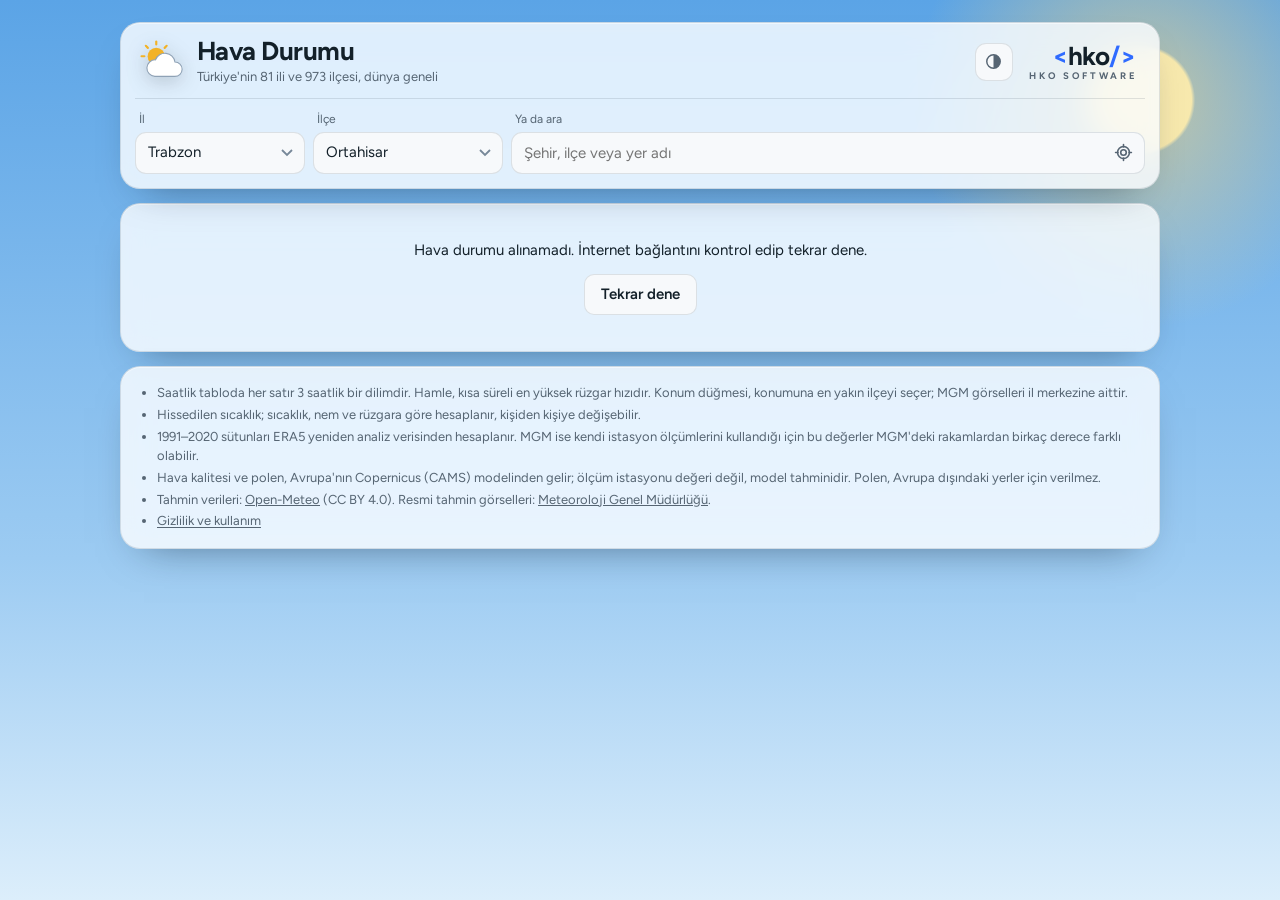
==== commit 3db66570: "Özet cümle, 48 saatlik grafik, hava kalitesi, polen, güneş ve ay, 14 gün, favoriler, paylaş, tema dü" ====
--- a/index.html
+++ b/index.html
@@ -7,7 +7,15 @@
 <link rel="icon" type="image/png" sizes="32x32" href="[data-uri]">
 <link rel="apple-touch-icon" href="[data-uri]">
 <meta name="theme-color" content="#11141A">
-<meta name="description" content="81 il ve 973 ilçe için anlık hava, saatlik ve 5 günlük tahmin, geçmiş yıllarla karşılaştırma ve MGM resmi tahmini.">
+<link rel="manifest" href="manifest.webmanifest">
+<meta name="apple-mobile-web-app-title" content="Hava Durumu">
+<meta name="mobile-web-app-capable" content="yes">
+<meta name="apple-mobile-web-app-capable" content="yes">
+<script>
+  // Seçilen tema (Sistem / Açık / Koyu) sayfa çizilmeden uygulanır, ekran bir an yanıp sönmesin
+  try { const t = JSON.parse(localStorage.getItem('hava.tema')); if (t === 'light' || t === 'dark') document.documentElement.dataset.theme = t; } catch (e) {}
+</script>
+<meta name="description" content="81 il ve 973 ilçe için anlık hava, saatlik ve 14 güne kadar tahmin, hava kalitesi, polen, güneş ve ay, geçmiş yıllarla karşılaştırma ve MGM resmi tahmini.">
 <style>
 /* Yazı tipleri sitenin içinden yüklenir (SIL Open Font License, fonts/ klasörü) — üçüncü taraf istek yok */
 @font-face {
@@ -162,7 +170,7 @@
 .site { display: flex; align-items: center; gap: 12px; color: inherit; text-decoration: none; min-width: 0; }
 .site-ic { width: 46px; height: 46px; flex: none; filter: drop-shadow(0 4px 10px rgba(0, 0, 0, .18)); }
 .site-t { display: flex; flex-direction: column; min-width: 0; }
-.site-t b { font-size: 26px; font-weight: 700; letter-spacing: -.02em; line-height: 1.1; }
+.site-t b { font-size: 26px; font-weight: 700; letter-spacing: -.02em; line-height: 1.1; white-space: nowrap; }
 .site-t small { font-size: 13px; color: var(--muted); margin-top: 2px; }
 .pick { display: flex; gap: 8px; flex-wrap: wrap; min-width: 0; align-items: flex-end; }
 .field { position: relative; display: flex; flex-direction: column; gap: 3px; min-width: 0; }
@@ -275,7 +283,7 @@
   .brand .mark { font-size: 19px; }
   .brand .name { font-size: 8px; }
   .site-ic { width: 38px; height: 38px; }
-  .site-t b { font-size: 21px; }
+  .site-t b { font-size: 20px; }
   .site-t small { font-size: 11.5px; }
   .pick { flex-basis: 100%; }
   .field.f-il, .field.f-ilce { flex: 1 1 40%; }
@@ -302,6 +310,85 @@
 dialog.legal a { color: var(--brand, var(--accent)); }
 dialog.legal .close { position: sticky; top: 0; float: right; margin: -6px -8px 0 0; width: 36px; height: 36px; border: 0; border-radius: 10px; background: transparent; color: var(--muted); font-size: 20px; cursor: pointer; }
 dialog.legal .close:hover { color: var(--fg); background: color-mix(in srgb, var(--fg) 8%, transparent); }
+
+/* Küçük simge düğmeleri: tema, favori, paylaş */
+.tools { display: flex; align-items: center; gap: 10px; flex: none; }
+.ic-btn { width: 38px; height: 38px; flex: none; border: 1px solid var(--line); border-radius: 11px; background: var(--panel-solid); color: var(--muted); display: grid; place-items: center; cursor: pointer; }
+.ic-btn:hover { color: var(--fg); }
+.ic-btn svg { width: 19px; height: 19px; }
+.ic-btn[aria-pressed="true"] { color: #E0A100; }
+.ic-btn[aria-pressed="true"] svg path { fill: currentColor; }
+
+/* Favoriler */
+.favs { display: flex; flex-wrap: wrap; gap: 6px; align-items: center; }
+.favs .lbl { font-size: 12px; color: var(--muted); padding: 0 4px; }
+.chip { display: inline-flex; align-items: center; border: 1px solid var(--line); background: var(--panel-solid); border-radius: 999px; overflow: hidden; }
+.chip button { border: 0; background: transparent; cursor: pointer; padding: 6px 4px 6px 12px; font-size: 13.5px; font-weight: 600; }
+.chip button.x { padding: 6px 10px 6px 6px; color: var(--muted); font-weight: 400; }
+.chip button.x:hover { color: var(--fg); }
+.chip.on { border-color: var(--brand); }
+
+/* Anlık durum başlığı ve özet cümle */
+.ttl { display: flex; align-items: flex-start; justify-content: space-between; gap: 10px; }
+.ttl .acts { display: flex; gap: 6px; }
+.sum { margin: 0; padding: 11px 13px; border-radius: 12px; background: var(--head); font-size: 15px; line-height: 1.5; }
+.stale { margin: 0; padding: 9px 12px; border-radius: 10px; background: color-mix(in srgb, var(--warm) 16%, transparent); font-size: 13.5px; }
+
+/* 48 saatlik grafik */
+.chart-wrap { overflow-x: auto; border-radius: 12px; border: 1px solid var(--line); position: relative; }
+.chart { display: block; }
+.chart text { font-family: var(--font-num); font-size: 11px; fill: var(--muted); }
+.chart .tv { fill: var(--fg); font-size: 11.5px; }
+.chart .dl { font-family: var(--font-ui); font-weight: 700; font-size: 12px; fill: var(--fg); }
+.chart .grid { stroke: var(--line); }
+.chart .tl { fill: none; stroke: var(--warm); stroke-width: 2; stroke-linejoin: round; stroke-linecap: round; }
+.chart .bar { fill: var(--cold); }
+.chart .nowl { stroke: var(--brand); stroke-width: 1.5; stroke-dasharray: 3 3; }
+.chart .hit { fill: transparent; }
+.chart .hl { stroke: var(--fg); stroke-opacity: .35; }
+.chart .dot { fill: var(--warm); stroke: var(--panel-solid); stroke-width: 2; }
+.tip { position: absolute; pointer-events: none; background: var(--panel-solid); border: 1px solid var(--line); border-radius: 10px; padding: 7px 10px; font-size: 13px; line-height: 1.45; box-shadow: 0 10px 30px -12px rgba(0, 0, 0, .5); white-space: nowrap; z-index: 2; }
+.tip b { display: block; }
+.tip span { font-family: var(--font-num); }
+
+/* Hava kalitesi, polen, güneş ve ay kartları */
+.cards { display: grid; grid-template-columns: repeat(auto-fit, minmax(270px, 1fr)); gap: 14px; }
+.card { padding: 16px 18px; display: flex; flex-direction: column; gap: 10px; }
+.card h2 { margin: 0; font-size: 17px; }
+.card .src { margin: auto 0 0; color: var(--muted); font-size: 12px; }
+.card .muted { color: var(--muted); font-size: 13.5px; margin: 0; }
+.aqi { display: flex; align-items: center; gap: 14px; }
+.aqi .n { font-family: var(--font-num); font-size: 40px; line-height: 1; min-width: 64px; }
+.aqi .lv { font-weight: 700; font-size: 16px; display: flex; align-items: center; gap: 7px; }
+.aqi .lv i, .pol i { width: 11px; height: 11px; border-radius: 50%; display: inline-block; flex: none; }
+.aqi p { margin: 2px 0 0; font-size: 13.5px; color: var(--muted); }
+.meter { height: 8px; border-radius: 99px; background: linear-gradient(90deg, #50C878 0 16.67%, #B5D33D 16.67% 33.33%, #F0C419 33.33% 50%, #F08A24 50% 66.67%, #E0453A 66.67% 83.33%, #8E3AA8 83.33%); position: relative; }
+.meter b { position: absolute; top: -4px; width: 4px; height: 16px; border-radius: 2px; background: var(--fg); border: 1px solid var(--panel-solid); transform: translateX(-2px); }
+.pol { list-style: none; margin: 0; padding: 0; display: grid; grid-template-columns: 1fr 1fr; gap: 7px 14px; }
+.pol li { display: flex; align-items: center; justify-content: space-between; gap: 8px; font-size: 14px; }
+.pol li span:last-child { display: inline-flex; align-items: center; gap: 6px; color: var(--muted); font-size: 13px; }
+.sky { display: grid; grid-template-columns: auto 1fr; gap: 12px 14px; align-items: center; }
+.sky svg { display: block; }
+.sky dl { margin: 0; display: grid; gap: 4px; }
+.sky dl div { display: flex; justify-content: space-between; gap: 10px; font-size: 13.5px; }
+.sky dt { color: var(--muted); }
+.sky dd { margin: 0; font-weight: 600; white-space: nowrap; text-align: right; }
+.sky dt { white-space: nowrap; }
+.arc-bg { fill: none; stroke: var(--line); stroke-width: 2; stroke-dasharray: 4 4; }
+.arc-done { fill: none; stroke: #F2B227; stroke-width: 2.5; stroke-linecap: round; }
+.hz { stroke: var(--muted); stroke-opacity: .5; }
+
+.more { margin: 10px 4px 2px; }
+
+.toast { position: fixed; left: 50%; bottom: 24px; transform: translateX(-50%); background: var(--panel-solid); color: var(--fg); border: 1px solid var(--line); border-radius: 12px; padding: 10px 14px; box-shadow: 0 16px 40px -14px rgba(0, 0, 0, .55); z-index: 50; font-size: 14px; display: flex; gap: 12px; align-items: center; max-width: calc(100vw - 32px); }
+.toast a { color: var(--brand); font-weight: 600; }
+
+@media (max-width: 600px) {
+  .tools { gap: 6px; }
+  .ic-btn { width: 34px; height: 34px; }
+  .sky { grid-template-columns: 1fr; }
+  .pol { grid-template-columns: 1fr; }
+}
 </style>
 </head>
 <body>
@@ -322,9 +409,12 @@
         </svg>
         <span class="site-t"><b>Hava Durumu</b><small>Türkiye'nin 81 ili ve 973 ilçesi, dünya geneli</small></span>
       </a>
-      <div class="brand" aria-label="HKO Software">
-        <span class="mark" aria-hidden="true"><b>&lt;</b>hko<b>/&gt;</b></span>
-        <span class="name">HKO SOFTWARE</span>
+      <div class="tools">
+        <button class="ic-btn" id="theme" type="button" aria-label="Tema: Sistem"></button>
+        <div class="brand" aria-label="HKO Software">
+          <span class="mark" aria-hidden="true"><b>&lt;</b>hko<b>/&gt;</b></span>
+          <span class="name">HKO SOFTWARE</span>
+        </div>
       </div>
     </header>
     <div class="pick">
@@ -339,6 +429,7 @@
         <ul class="results" id="results" hidden></ul>
       </div>
     </div>
+    <div class="favs" id="favs" hidden aria-label="Favori yerler"></div>
   </div>
 
   <div id="view"></div>
@@ -348,6 +439,7 @@
       <li>Saatlik tabloda her satır 3 saatlik bir dilimdir. Hamle, kısa süreli en yüksek rüzgar hızıdır. Konum düğmesi, konumuna en yakın ilçeyi seçer; MGM görselleri il merkezine aittir.</li>
       <li>Hissedilen sıcaklık; sıcaklık, nem ve rüzgara göre hesaplanır, kişiden kişiye değişebilir.</li>
       <li>1991–2020 sütunları ERA5 yeniden analiz verisinden hesaplanır. MGM ise kendi istasyon ölçümlerini kullandığı için bu değerler MGM'deki rakamlardan birkaç derece farklı olabilir.</li>
+      <li>Hava kalitesi ve polen, Avrupa'nın Copernicus (CAMS) modelinden gelir; ölçüm istasyonu değeri değil, model tahminidir. Polen, Avrupa dışındaki yerler için verilmez.</li>
       <li>Tahmin verileri: <a href="https://open-meteo.com/" target="_blank" rel="noopener">Open-Meteo</a> (CC BY 4.0). Resmi tahmin görselleri: <a href="https://www.mgm.gov.tr/" target="_blank" rel="noopener">Meteoroloji Genel Müdürlüğü</a>.</li>
       <li><button type="button" class="legal-btn" data-legal>Gizlilik ve kullanım</button></li>
     </ul>
@@ -364,12 +456,15 @@
   <h3>Cihazınızda saklananlar</h3>
   <ul>
     <li>Son baktığınız yer ve 1991–2020 karşılaştırma verisi, sayfa her açılışta yeniden indirilmesin diye yalnızca kendi tarayıcınızın yerel depolamasında tutulur. Bu bilgiler HKO Software'e gönderilmez.</li>
+    <li>Favori yerleriniz, tema seçiminiz ve internet yokken gösterilmek üzere son alınan tahmin de aynı şekilde yalnızca tarayıcınızda saklanır.</li>
+    <li>Siteyi uygulama olarak kullanabilmeniz için sayfa dosyaları (sayfa, yazı tipleri, simgeler) tarayıcınızın önbelleğine kaydedilir. Hava verisi bu önbelleğe alınmaz.</li>
+    <li>"Paylaş" düğmesi yalnızca sizin seçtiğiniz uygulamaya, seçili yerin adını ve sayfa bağlantısını iletir; bu sitenin bir paylaşım kaydı yoktur.</li>
     <li>"Konumumu kullan" düğmesine basarsanız konumunuz yaklaşık 1 km hassasiyete yuvarlanarak kullanılır ve saklanır. Konum izni yalnızca bu düğmeye bastığınızda istenir.</li>
     <li>Bu bilgileri tarayıcı verilerini temizleyerek silebilirsiniz.</li>
   </ul>
   <h3>Dış bağlantılar</h3>
   <ul>
-    <li><a href="https://open-meteo.com/" target="_blank" rel="noopener">Open-Meteo</a>: Hava verisi için seçilen yerin koordinatları gönderilir (<a href="https://open-meteo.com/en/terms#privacy" target="_blank" rel="noopener">gizlilik</a>).</li>
+    <li><a href="https://open-meteo.com/" target="_blank" rel="noopener">Open-Meteo</a>: Hava verisi, hava kalitesi ve polen için seçilen yerin koordinatları gönderilir (<a href="https://open-meteo.com/en/terms#privacy" target="_blank" rel="noopener">gizlilik</a>).</li>
     <li><a href="https://www.mgm.gov.tr/" target="_blank" rel="noopener">Meteoroloji Genel Müdürlüğü</a>: Resmi tahmin görselleri doğrudan MGM'den yüklenir.</li>
     <li>Site <a href="https://pages.github.com/" target="_blank" rel="noopener">GitHub Pages</a> üzerinde barındırılır. GitHub, sayfayı sunarken IP adresini teknik kayıtlarında işleyebilir (<a href="https://docs.github.com/tr/site-policy/privacy-policies/github-general-privacy-statement" target="_blank" rel="noopener">GitHub Gizlilik Bildirimi</a>).</li><li>Yazı tipleri sitenin içinden yüklenir; Google gibi üçüncü taraflara yazı tipi isteği gönderilmez.</li>
   </ul>
@@ -379,6 +474,8 @@
   <h3>Kaynaklar ve lisanslar</h3>
   <ul>
     <li>Hava ve geçmiş yıllar verisi: Open-Meteo (CC BY 4.0), ECMWF ERA5 dahil.</li>
+    <li>Hava kalitesi ve polen: Open-Meteo Air Quality; Copernicus Atmosfer İzleme Servisi (CAMS) bilgileri kullanılarak üretilmiştir.</li>
+    <li>Ay evresi, ay doğuşu ve batışı tarayıcıda gök mekaniği formülleriyle hesaplanır; birkaç dakikalık fark olabilir.</li>
     <li>Yer adları ve koordinatlar: Open-Meteo Geocoding, GeoNames (CC BY 4.0).</li>
     <li>Resmi tahmin görselleri: Meteoroloji Genel Müdürlüğü; değiştirilmeden gösterilir.</li>
     <li>Kaynak kodu MIT lisanslıdır. Yazı tipleri (Figtree, IBM Plex Mono) SIL Open Font License 1.1 ile kullanılır.</li>
@@ -516,13 +613,25 @@
   async function getForecast(p) {
     const u = new URL('https://api.open-meteo.com/v1/forecast');
     u.search = new URLSearchParams({
-      latitude: p.lat, longitude: p.lon, timezone: 'auto', forecast_days: 6, wind_speed_unit: 'kmh',
+      latitude: p.lat, longitude: p.lon, timezone: 'auto', forecast_days: 16, wind_speed_unit: 'kmh',
       current: 'temperature_2m,apparent_temperature,relative_humidity_2m,is_day,weather_code,wind_speed_10m,wind_direction_10m,wind_gusts_10m,pressure_msl,surface_pressure,precipitation',
-      hourly: 'temperature_2m,apparent_temperature,relative_humidity_2m,weather_code,wind_speed_10m,wind_direction_10m,wind_gusts_10m,precipitation_probability,is_day',
-      daily: 'weather_code,temperature_2m_max,temperature_2m_min,relative_humidity_2m_min,relative_humidity_2m_max,wind_speed_10m_mean,wind_direction_10m_dominant,precipitation_probability_max,sunrise,sunset,uv_index_max'
+      hourly: 'temperature_2m,apparent_temperature,relative_humidity_2m,weather_code,wind_speed_10m,wind_direction_10m,wind_gusts_10m,precipitation_probability,precipitation,is_day',
+      daily: 'weather_code,temperature_2m_max,temperature_2m_min,relative_humidity_2m_min,relative_humidity_2m_max,wind_speed_10m_mean,wind_direction_10m_dominant,precipitation_probability_max,precipitation_sum,sunrise,sunset,daylight_duration,uv_index_max'
     });
     const r = await fetch(u);
     if (!r.ok) throw new Error('forecast ' + r.status);
+    return r.json();
+  }
+  // Hava kalitesi (Avrupa hava kalitesi endeksi, PM2,5, PM10) ve bugünkü polen değerleri (CAMS)
+  async function getAir(p) {
+    const u = new URL('https://air-quality-api.open-meteo.com/v1/air-quality');
+    u.search = new URLSearchParams({
+      latitude: p.lat, longitude: p.lon, timezone: 'auto', forecast_days: 1,
+      current: 'european_aqi,pm2_5,pm10',
+      hourly: 'alder_pollen,birch_pollen,olive_pollen,grass_pollen,mugwort_pollen,ragweed_pollen'
+    });
+    const r = await fetch(u);
+    if (!r.ok) throw new Error('air ' + r.status);
     return r.json();
   }
   // 1991–2020 günlük en düşük / en yüksek (ERA5). Konum başına bir kez indirilir ve tarayıcıda saklanır.
@@ -648,10 +757,12 @@
     return out;
   }
 
-  // MGM gibi 5 gün yarından başlar (bugün üstteki anlık durum bölümünde)
+  // MGM gibi 5 gün yarından başlar (bugün üstteki anlık durum bölümünde); istenirse 14 güne kadar uzar
+  let allDays = false;
+  const dayCount = d => (allDays ? Math.min(14, d.daily.time.length - 1) : 5);
   function dailyRows(d, clim) {
     const D = d.daily;
-    return D.time.slice(1, 6).map((t, j) => {
+    return D.time.slice(1, 1 + dayCount(d)).map((t, j) => {
       const i = j + 1, c = clim && clim[t.slice(5)];
       const past = c
         ? `<td class="past"><span class="c-lo">${dec1(c[0])}</span><em>${c[1]}</em></td><td class="past"><span class="c-hi">${dec1(c[2])}</span><em>${c[3]}</em></td><td class="past">${dec1(c[4])}</td><td class="past">${dec1(c[5])}</td>`
@@ -672,6 +783,300 @@
     }).join('');
   }
 
+  // ---------- Tek cümlelik özet ----------
+  const WET = ['drizzle', 'rain', 'snow', 'thunder'];
+  const nowIndex = d => { const i = d.hourly.time.indexOf(d.current.time.slice(0, 13) + ':00'); return i < 0 ? 0 : i; };
+  const lower = s => s.toLocaleLowerCase('tr');
+  function summary(d) {
+    const H = d.hourly, C = d.current, D = d.daily, i0 = nowIndex(d), today = ymd(C.time), out = [];
+    const end = Math.min(H.time.length - 1, i0 + 12);
+    const at = j => (ymd(H.time[j]) === today ? 'Saat ' : 'Yarın ') + hhmm(H.time[j]);
+    const wetH = j => WET.includes(cond(H.weather_code[j])[1]) || (H.precipitation_probability[j] ?? 0) >= 50;
+    let j = i0 + 1;
+    if (WET.includes(cond(C.weather_code)[1])) {
+      while (j <= end && wetH(j)) j++;
+      out.push(j <= end ? `${at(j)} civarı yağışın dinmesi bekleniyor.` : 'Yağışın önümüzdeki saatlerde de sürmesi bekleniyor.');
+    } else {
+      while (j <= end && !wetH(j)) j++;
+      const k = j <= end ? cond(H.weather_code[j])[1] : null;
+      out.push(!k ? 'Önümüzdeki 12 saatte yağış beklenmiyor.'
+        : k === 'snow' ? `${at(j)} civarı kar yağışı bekleniyor.`
+        : k === 'thunder' ? `${at(j)} civarı gök gürültülü sağanak bekleniyor, dikkatli ol.`
+        : `${at(j)} civarı yağmur bekleniyor, şemsiyeni yanına al.`);
+    }
+    const gust = maxOf(H.wind_gusts_10m.slice(i0, end + 1));
+    if (gust >= 50) out.push(`Rüzgar kuvvetli; hamleler ${n0(gust)} km/sa hıza ulaşabilir.`);
+    if (C.is_day && D.uv_index_max[0] >= 6 && +C.time.slice(11, 13) < 16) out.push(`UV endeksi yüksek (${n0(D.uv_index_max[0])}), öğle saatlerinde güneşten korun.`);
+    if (D.time.length > 1) {
+      const dt = D.temperature_2m_max[1] - D.temperature_2m_max[0];
+      out.push(`Yarın ${lower(cond(D.weather_code[1])[0])}, sıcaklık ${deg(D.temperature_2m_min[1])} ile ${deg(D.temperature_2m_max[1])} arasında${dt >= 4 ? ', bugünden belirgin şekilde sıcak' : dt <= -4 ? ', bugünden belirgin şekilde soğuk' : ''}.`);
+    }
+    return out;
+  }
+
+  // ---------- 48 saatlik grafik ----------
+  // Sıcaklık ve yağış ihtimalinin ölçekleri farklı olduğu için tek eksende birleştirilmez:
+  // üstte sıcaklık çizgisi, altta yağış ihtimali çubukları, ikisi de aynı saat ekseninde.
+  function chartSvg(d) {
+    const H = d.hourly, i0 = nowIndex(d), n = Math.min(48, H.time.length - i0), W = 24, L = 10;
+    const w = L * 2 + W * n, top = 36, th = 96, by = top + th + 44, bh = 48, h = by + bh + 22;
+    const x = k => L + W / 2 + k * W;
+    const temps = H.temperature_2m.slice(i0, i0 + n).filter(v => v != null);
+    const lo = Math.floor(Math.min(...temps)) - 1, hi = Math.ceil(Math.max(...temps)) + 1;
+    const ty = v => top + th - (v - lo) / (hi - lo) * th;
+    const bar = (cx, hgt) => { const r = Math.min(3, hgt), a = cx - 9, b = cx + 9, y0 = by + bh, y1 = y0 - hgt;
+      return `M${a} ${y0}V${y1 + r}Q${a} ${y1} ${a + r} ${y1}H${b - r}Q${b} ${y1} ${b} ${y1 + r}V${y0}Z`; };
+    let g = '', path = '', txt = '', bars = '';
+    const firstMid = H.time.slice(i0 + 1, i0 + n).findIndex(t => t.endsWith('T00:00')) + 1;
+    if (!firstMid || firstMid > 2) g += `<text class="dl" x="${L}" y="16">Şimdi</text>`;
+    for (let k = 0; k < n; k++) {
+      const i = i0 + k, t = H.temperature_2m[i], pr = H.precipitation_probability[i] ?? 0;
+      if (k && H.time[i].endsWith('T00:00')) {
+        const xx = L + k * W;
+        g += `<line class="grid" x1="${xx}" y1="4" x2="${xx}" y2="${by + bh}"/><text class="dl" x="${xx + 5}" y="16">${esc(fmtWeek(ymd(H.time[i])))}</text>`;
+      }
+      if (t != null) path += `${path ? 'L' : 'M'}${x(k)} ${ty(t).toFixed(1)}`;
+      if (k % 3 === 0) {
+        if (t != null) txt += `<text class="tv" x="${x(k)}" y="${(ty(t) - 9).toFixed(1)}" text-anchor="middle">${n0(t)}°</text>`;
+        txt += `<text x="${x(k)}" y="${h - 6}" text-anchor="middle">${H.time[i].slice(11, 13)}</text>`;
+        if (pr >= 10) txt += `<text x="${x(k)}" y="${(by + bh - pr / 100 * bh - 5).toFixed(1)}" text-anchor="middle">%${pr}</text>`;
+      }
+      if (pr >= 1) bars += `<path class="bar" d="${bar(x(k), Math.max(1, pr / 100 * bh))}"/>`;
+    }
+    g += `<text x="${L}" y="${by - 6}">Yağış ihtimali</text><line class="grid" x1="${L}" y1="${by + bh}" x2="${w - L}" y2="${by + bh}"/>`;
+    const svg = `<svg class="chart" width="${w}" height="${h}" viewBox="0 0 ${w} ${h}" role="img" aria-label="Önümüzdeki 48 saatin sıcaklık ve yağış ihtimali grafiği. Aynı değerler aşağıdaki saatlik tabloda da var.">
+      ${g}${bars}<path class="tl" d="${path}"/>
+      <line class="hl" x1="0" y1="22" x2="0" y2="${by + bh}" style="display:none"/><circle class="dot" r="4.5" cx="0" cy="0" style="display:none"/>${txt}
+    </svg>`;
+    return { svg, geo: { i0, n, W, L, w, x, ty } };
+  }
+  function bindChart(d, geo) {
+    const wrap = $('chart'), svg = wrap.querySelector('svg'), tip = $('tip'), hl = svg.querySelector('.hl'), dot = svg.querySelector('.dot'), H = d.hourly;
+    const hide = () => { tip.hidden = true; hl.style.display = dot.style.display = 'none'; };
+    const show = e => {
+      const r = svg.getBoundingClientRect(), k = Math.floor((e.clientX - r.left - geo.L) / geo.W);
+      if (k < 0 || k >= geo.n) return hide();
+      const i = geo.i0 + k, xx = geo.x(k), t = H.temperature_2m[i], mm = H.precipitation[i];
+      hl.setAttribute('x1', xx); hl.setAttribute('x2', xx); hl.style.display = '';
+      if (t != null) { dot.setAttribute('cx', xx); dot.setAttribute('cy', geo.ty(t)); dot.style.display = ''; }
+      tip.innerHTML = `<b>${esc(fmtWeek(ymd(H.time[i])))} ${hhmm(H.time[i])}</b>${esc(cond(H.weather_code[i])[0])}<br>Sıcaklık <span>${deg(t)}</span><br>Yağış ihtimali <span>%${n0(H.precipitation_probability[i] ?? 0)}</span><br>Yağış miktarı <span>${(mm ?? 0).toFixed(1).replace('.', ',')} mm</span>`;
+      tip.hidden = false;
+      const tw = tip.offsetWidth;
+      tip.style.left = (xx + 14 + tw > geo.w - 4 ? xx - 14 - tw : xx + 14) + 'px';
+      tip.style.top = '24px';
+    };
+    svg.addEventListener('pointermove', show);
+    svg.addEventListener('pointerdown', show);
+    svg.addEventListener('pointerleave', e => { if (e.pointerType === 'mouse') hide(); });
+    wrap.addEventListener('scroll', hide);
+  }
+
+  // ---------- Hava kalitesi ve polen ----------
+  // Avrupa hava kalitesi endeksi bantları (EEA)
+  const AQI = [[20, 'İyi', '#50C878', 'Hava temiz; dışarıda rahatça vakit geçirebilirsin.'], [40, 'Makul', '#B5D33D', 'Hava kalitesi genel olarak kabul edilebilir.'],
+    [60, 'Orta', '#F0C419', 'Hassas kişiler dışarıda uzun süre yorucu etkinlikten kaçınmalı.'], [80, 'Kötü', '#F08A24', 'Hassas kişiler dışarıdaki etkinliği azaltmalı.'],
+    [100, 'Çok kötü', '#E0453A', 'Herkes dışarıdaki yorucu etkinliği azaltmalı.'], [Infinity, 'Son derece kötü', '#8E3AA8', 'Dışarıda yorucu etkinlikten kaçının.']];
+  // Polen sınırları (tane/m³): ağaçlar, çayır otları, yabani otlar
+  const POL = [['alder_pollen', 'Kızılağaç', 't'], ['birch_pollen', 'Huş ağacı', 't'], ['olive_pollen', 'Zeytin', 't'], ['grass_pollen', 'Çayır otları', 'g'], ['mugwort_pollen', 'Pelin otu', 'w'], ['ragweed_pollen', 'Ambrosia', 'w']];
+  const POL_LIM = { t: [15, 90], g: [20, 50], w: [10, 50] };
+  const polLevel = (v, k) => (v < 1 ? ['Yok', '#9AA8B8'] : v < POL_LIM[k][0] ? ['Düşük', '#50C878'] : v <= POL_LIM[k][1] ? ['Orta', '#F0C419'] : ['Yüksek', '#E0453A']);
+  const SRC_AIR = '<p class="src">Kaynak: Copernicus CAMS, Open-Meteo üzerinden. Model tahminidir.</p>';
+  function fillAir(a) {
+    const aq = $('aq'), po = $('pol');
+    if (!aq || !po) return;
+    if (!a) {
+      const msg = '<p class="muted">Şu an alınamadı. Sayfa yenilendiğinde yeniden denenecek.</p>';
+      aq.innerHTML = '<h2 id="h-aq">Hava kalitesi</h2>' + msg; po.innerHTML = '<h2 id="h-pol">Polen</h2>' + msg;
+      return;
+    }
+    const v = a.current && a.current.european_aqi;
+    if (v == null) aq.innerHTML = '<h2 id="h-aq">Hava kalitesi</h2><p class="muted">Bu yer için hava kalitesi verisi yok.</p>';
+    else {
+      const [, name, col, tip] = AQI.find(x => v <= x[0]);
+      aq.innerHTML = `<h2 id="h-aq">Hava kalitesi</h2>
+        <div class="aqi"><div class="n">${n0(v)}</div><div><div class="lv"><i style="background:${col}"></i>${name}</div><p>${tip}</p></div></div>
+        <div class="meter" role="img" aria-label="Endeks ${n0(v)}, ${name}"><b style="left:${Math.min(v, 120) / 120 * 100}%"></b></div>
+        <dl class="kv"><div><dt>PM2,5 (ince toz)</dt><dd>${n0(a.current.pm2_5)} <small>µg/m³</small></dd></div><div><dt>PM10 (toz)</dt><dd>${n0(a.current.pm10)} <small>µg/m³</small></dd></div></dl>
+        ${SRC_AIR}`;
+    }
+    const rows = POL.map(([k, name, kind]) => { const m = maxOf((a.hourly && a.hourly[k]) || []); return m == null ? null : [name, polLevel(m, kind)]; }).filter(Boolean);
+    po.innerHTML = '<h2 id="h-pol">Polen</h2>' + (rows.length
+      ? `<p class="muted">Bugünün en yüksek değerine göre.</p><ul class="pol">${rows.map(([name, [lv, col]]) => `<li><span>${name}</span><span><i style="background:${col}"></i>${lv}</span></li>`).join('')}</ul>${SRC_AIR}`
+      : '<p class="muted">Bu bölge için polen verisi yok. Polen tahmini yalnızca Avrupa ve Türkiye için yapılır.</p>');
+  }
+
+  // ---------- Güneş ve ay ----------
+  const toMin = iso => +iso.slice(11, 13) * 60 + +iso.slice(14, 16);
+  const dur = s => { const m = Math.round(s / 60); return `${Math.floor(m / 60)} sa ${m % 60} dk`; };
+  function sunArc(d) {
+    const D = d.daily, sr = toMin(D.sunrise[0]), ss = toMin(D.sunset[0]), f = (toMin(d.current.time) - sr) / (ss - sr);
+    const up = f >= 0 && f <= 1, t = Math.min(1, Math.max(0, f));
+    const sx = (80 - 70 * Math.cos(Math.PI * t)).toFixed(1), sy = (82 - 70 * Math.sin(Math.PI * t)).toFixed(1);
+    return `<svg width="128" height="80" viewBox="0 0 160 100" role="img" aria-label="Güneşin gökyüzündeki yeri: ${up ? 'gündüz' : 'gece'}">
+      <path class="arc-bg" d="M10 82A70 70 0 0 1 150 82"/>${up && t > 0.01 ? `<path class="arc-done" d="M10 82A70 70 0 0 1 ${sx} ${sy}"/>` : ''}
+      <line class="hz" x1="2" y1="82" x2="158" y2="82"/>
+      <circle cx="${sx}" cy="${sy}" r="8" fill="#F2B227"${up ? '' : ' opacity=".35"'}/>
+      <text x="4" y="97" font-size="14" fill="currentColor" opacity=".7" font-family="var(--font-num)">${hhmm(D.sunrise[0])}</text>
+      <text x="156" y="97" font-size="14" fill="currentColor" opacity=".7" text-anchor="end" font-family="var(--font-num)">${hhmm(D.sunset[0])}</text>
+    </svg>`;
+  }
+  // Ay konumu: SunCalc kütüphanesindeki düşük hassasiyetli formüller (birkaç dakikalık hata)
+  const RAD = Math.PI / 180, OBL = RAD * 23.4397;
+  function moonAlt(ms, lat, lon) {
+    const dd = ms / 864e5 - 10957.5;
+    const Lm = RAD * (218.316 + 13.176396 * dd), M = RAD * (134.963 + 13.064993 * dd), F = RAD * (93.272 + 13.22935 * dd);
+    const l = Lm + RAD * 6.289 * Math.sin(M), b = RAD * 5.128 * Math.sin(F);
+    const ra = Math.atan2(Math.sin(l) * Math.cos(OBL) - Math.tan(b) * Math.sin(OBL), Math.cos(l));
+    const dec = Math.asin(Math.sin(b) * Math.cos(OBL) + Math.cos(b) * Math.sin(OBL) * Math.sin(l));
+    const Hh = RAD * (280.16 + 360.9856235 * dd) + RAD * lon - ra, phi = RAD * lat;
+    const h = Math.asin(Math.sin(phi) * Math.sin(dec) + Math.cos(phi) * Math.cos(dec) * Math.cos(Hh)), hr = Math.max(h, 0);
+    return h + 0.0002967 / Math.tan(hr + 0.00312536 / (hr + 0.08901179)); // kırılma düzeltmesi
+  }
+  // O yerin bugünkü takvim gününde ayın doğduğu ve battığı saat (10 dakikalık adımlarla taranır)
+  function moonTimes(d, lat, lon) {
+    const t0 = Date.parse(ymd(d.current.time) + 'T00:00:00Z') - d.utc_offset_seconds * 1000, hc = 0.133 * RAD, step = 6e5;
+    let rise = null, set = null, prev = moonAlt(t0, lat, lon) - hc;
+    for (let t = t0 + step; t <= t0 + 864e5; t += step) {
+      const cur = moonAlt(t, lat, lon) - hc, at = t - step * cur / (cur - prev);
+      if (prev < 0 && cur >= 0 && rise == null) rise = at;
+      if (prev >= 0 && cur < 0 && set == null) set = at;
+      prev = cur;
+    }
+    const fmt = t => { if (t == null) return 'Bugün yok'; const m = Math.min(1439, Math.round((t - t0) / 6e4)); return `${String(Math.floor(m / 60)).padStart(2, '0')}:${String(m % 60).padStart(2, '0')}`; };
+    return [fmt(rise), fmt(set)];
+  }
+  // Ay evresi: ortalama kavuşum ayı (29,53 gün) ile; aydınlık oran evreden hesaplanır
+  function moonPhase(ms) {
+    const f = ((((ms / 864e5 + 2440587.5 - 2451550.1) / 29.530588853) % 1) + 1) % 1;
+    const name = f < .0339 || f > .9661 ? 'Yeni ay' : f < .2161 ? 'Büyüyen hilal' : f < .2839 ? 'İlk dördün' : f < .4661 ? 'Büyüyen ay'
+      : f < .5339 ? 'Dolunay' : f < .7161 ? 'Küçülen ay' : f < .7839 ? 'Son dördün' : 'Küçülen hilal';
+    return { f, name, lit: (1 - Math.cos(2 * Math.PI * f)) / 2 };
+  }
+  function moonSvg(f, south) {
+    const R = 30, c = 34, k = Math.cos(2 * Math.PI * f), rx = (R * Math.abs(k)).toFixed(2), wax = f < .5;
+    const sweep = wax ? (k > 0 ? 0 : 1) : (k > 0 ? 1 : 0);
+    return `<svg width="60" height="60" viewBox="0 0 68 68" aria-hidden="true" style="margin: 0 34px${south ? '; transform: scaleX(-1)' : ''}">
+      <circle cx="${c}" cy="${c}" r="${R}" fill="#3A4556"/>
+      <path d="M${c} ${c - R}A${R} ${R} 0 0 ${wax ? 1 : 0} ${c} ${c + R}A${rx} ${R} 0 0 ${sweep} ${c} ${c - R}Z" fill="#E9EEF5"/>
+    </svg>`;
+  }
+  function skyCard(d, p) {
+    const D = d.daily, dl = D.daylight_duration || [], ph = moonPhase(Date.now()), [mr, ms] = moonTimes(d, +p.lat, +p.lon);
+    const diff = dl.length > 1 ? Math.round((dl[1] - dl[0]) / 60) : null;
+    return `<section class="panel card" aria-labelledby="h-gok">
+      <h2 id="h-gok">Güneş ve ay</h2>
+      <div class="sky">
+        ${sunArc(d)}
+        <dl>
+          <div><dt>Gün doğumu</dt><dd>${hhmm(D.sunrise[0])}</dd></div>
+          <div><dt>Gün batımı</dt><dd>${hhmm(D.sunset[0])}</dd></div>
+          ${dl[0] != null ? `<div><dt>Gün uzunluğu</dt><dd>${dur(dl[0])}</dd></div>` : ''}
+          ${diff != null ? `<div><dt>Yarın</dt><dd>${diff === 0 ? 'aynı' : `${Math.abs(diff)} dk daha ${diff > 0 ? 'uzun' : 'kısa'}`}</dd></div>` : ''}
+        </dl>
+        ${moonSvg(ph.f, +p.lat < 0)}
+        <dl>
+          <div><dt>Ay evresi</dt><dd>${ph.name}</dd></div>
+          <div><dt>Aydınlık kısım</dt><dd>%${Math.round(ph.lit * 100)}</dd></div>
+          <div><dt>Ay doğuşu</dt><dd>${mr}</dd></div>
+          <div><dt>Ay batışı</dt><dd>${ms}</dd></div>
+        </dl>
+      </div>
+    </section>`;
+  }
+
+  // ---------- Favoriler ----------
+  const keyOf = p => (p.il ? `${p.il}|${p.ilce || ''}` : `${(+p.lat).toFixed(2)},${(+p.lon).toFixed(2)}`);
+  let favs = store.get('hava.fav', []);
+  if (!Array.isArray(favs)) favs = [];
+  const isFav = p => favs.some(f => keyOf(f) === keyOf(p));
+  function drawFavs() {
+    const box = $('favs');
+    box.hidden = !favs.length;
+    box.innerHTML = '<span class="lbl">Favoriler</span>' + favs.map((f, i) =>
+      `<span class="chip${current && keyOf(f) === keyOf(current) ? ' on' : ''}"><button type="button" data-f="${i}">${esc(f.name)}</button><button type="button" class="x" data-fx="${i}" aria-label="${esc(f.name)}: favorilerden çıkar" title="Favorilerden çıkar">✕</button></span>`).join('');
+  }
+  function updStar() {
+    const b = $('fav');
+    if (!b || !current) return;
+    const on = isFav(current);
+    b.setAttribute('aria-pressed', on);
+    b.title = on ? 'Favorilerden çıkar' : 'Favorilere ekle';
+    b.setAttribute('aria-label', b.title);
+  }
+  function toggleFav() {
+    const p = current;
+    if (!p) return;
+    if (isFav(p)) favs = favs.filter(f => keyOf(f) !== keyOf(p));
+    else if (favs.length >= 8) { toast('En fazla 8 favori ekleyebilirsin. Önce birini çıkar.'); return; }
+    else favs.push({ name: p.name, sub: p.sub, lat: p.lat, lon: p.lon, il: p.il, ilce: p.ilce });
+    store.set('hava.fav', favs);
+    drawFavs(); updStar();
+  }
+  $('favs').addEventListener('click', e => {
+    const a = e.target.closest('[data-f]'), x = e.target.closest('[data-fx]');
+    if (a) load(favs[+a.dataset.f]);
+    else if (x) { favs.splice(+x.dataset.fx, 1); store.set('hava.fav', favs); drawFavs(); updStar(); }
+  });
+
+  // ---------- Paylaş ----------
+  let toastT;
+  function toast(html) {
+    let t = $('toast');
+    if (!t) { t = document.createElement('div'); t.id = 'toast'; t.className = 'toast'; t.setAttribute('role', 'status'); document.body.appendChild(t); }
+    t.innerHTML = html; t.hidden = false;
+    clearTimeout(toastT); toastT = setTimeout(() => { t.hidden = true; }, 6000);
+  }
+  // Paylaşılan bağlantı il/ilçe adını taşır; Türkiye dışındaki yerlerde ~1 km'ye yuvarlanmış koordinat
+  function linkOf(p) {
+    const u = new URL(location.pathname, location.origin);
+    if (p.il) { u.searchParams.set('il', p.il); if (p.ilce) u.searchParams.set('ilce', p.ilce); }
+    else { u.searchParams.set('lat', (+p.lat).toFixed(2)); u.searchParams.set('lon', (+p.lon).toFixed(2)); u.searchParams.set('ad', p.name); }
+    return u.href;
+  }
+  async function share() {
+    const p = current, d = lastData;
+    if (!p || !d) return;
+    const url = linkOf(p), text = `${p.name}: ${n0(d.current.temperature_2m)}°, ${lower(cond(d.current.weather_code)[0])}. ${summary(d)[0]}`;
+    if (navigator.share) { try { await navigator.share({ title: `${p.name} hava durumu`, text, url }); } catch (e) {} return; }
+    let copied = false;
+    try { await navigator.clipboard.writeText(`${text} ${url}`); copied = true; } catch (e) {}
+    toast(`${copied ? 'Bağlantı kopyalandı.' : ''} <a href="https://wa.me/?text=${encodeURIComponent(text + ' ' + url)}" target="_blank" rel="noopener">WhatsApp'ta paylaş</a>`);
+  }
+  function placeFromUrl() {
+    const s = new URLSearchParams(location.search), i = IL.findIndex(x => x.ad === s.get('il'));
+    if (i >= 0) {
+      ilSel.value = String(i);
+      fillIlce(i, s.get('ilce') ? IL[i].ilceler.findIndex(x => x[0] === s.get('ilce')) : -1);
+      return placeFromSelect();
+    }
+    const lat = +s.get('lat'), lon = +s.get('lon');
+    if (s.get('lat') && s.get('lon') && Math.abs(lat) <= 90 && Math.abs(lon) <= 180)
+      return { name: (s.get('ad') || 'Paylaşılan yer').slice(0, 60), sub: 'Paylaşılan konum', lat: +lat.toFixed(2), lon: +lon.toFixed(2), il: null, ilce: null };
+    return null;
+  }
+
+  // ---------- Tema: Sistem / Açık / Koyu ----------
+  const THEMES = ['system', 'light', 'dark'], TNAME = { system: 'Sistem', light: 'Açık', dark: 'Koyu' };
+  const TICON = {
+    system: '<svg viewBox="0 0 24 24" aria-hidden="true"><circle cx="12" cy="12" r="8.5" fill="none" stroke="currentColor" stroke-width="1.8"/><path d="M12 3.5a8.5 8.5 0 0 1 0 17z" fill="currentColor"/></svg>',
+    light: '<svg viewBox="0 0 24 24" aria-hidden="true" fill="none" stroke="currentColor" stroke-width="1.8" stroke-linecap="round"><circle cx="12" cy="12" r="4.2"/><path d="M12 2.5v2.2M12 19.3v2.2M2.5 12h2.2M19.3 12h2.2M5.3 5.3l1.6 1.6M17.1 17.1l1.6 1.6M5.3 18.7l1.6-1.6M17.1 6.9l1.6-1.6"/></svg>',
+    dark: '<svg viewBox="0 0 24 24" aria-hidden="true"><path d="M20 14.5A8.5 8.5 0 0 1 9.5 4a8.5 8.5 0 1 0 10.5 10.5z" fill="none" stroke="currentColor" stroke-width="1.8" stroke-linejoin="round"/></svg>'
+  };
+  let theme = store.get('hava.tema', 'system');
+  if (!THEMES.includes(theme)) theme = 'system';
+  function applyTheme() {
+    if (theme === 'system') delete document.documentElement.dataset.theme; else document.documentElement.dataset.theme = theme;
+    const b = $('theme');
+    b.innerHTML = TICON[theme];
+    b.title = `Tema: ${TNAME[theme]}`;
+    b.setAttribute('aria-label', `Tema: ${TNAME[theme]}. Değiştirmek için dokun`);
+  }
+  $('theme').addEventListener('click', () => {
+    theme = THEMES[(THEMES.indexOf(theme) + 1) % THEMES.length];
+    store.set('hava.tema', theme); applyTheme(); toast(`Tema: ${TNAME[theme]}`);
+  });
+  applyTheme();
+
   function mgmBox(p) {
     if (!p.il) return '';
     const m = encodeURIComponent(mgmCode(p.il));
@@ -684,17 +1089,25 @@
     </section>`;
   }
 
+  const STAR = '<svg viewBox="0 0 24 24" aria-hidden="true"><path d="M12 3.2l2.7 5.6 6.1.8-4.5 4.2 1.1 6-5.4-2.9-5.4 2.9 1.1-6-4.5-4.2 6.1-.8z" fill="none" stroke="currentColor" stroke-width="1.8" stroke-linejoin="round"/></svg>';
+  const SHARE = '<svg viewBox="0 0 24 24" aria-hidden="true" fill="none" stroke="currentColor" stroke-width="1.9" stroke-linecap="round" stroke-linejoin="round"><path d="M12 15V3.5M7.5 8 12 3.5 16.5 8"/><path d="M5 12.5V19a1.5 1.5 0 0 0 1.5 1.5h11A1.5 1.5 0 0 0 19 19v-6.5"/></svg>';
+  let lastClim = null, staleAt = 0;
   function render(d, p, clim) {
-    const C = d.current, D = d.daily;
+    const C = d.current, D = d.daily, ch = chartSvg(d), maxDays = Math.min(14, D.time.length - 1);
     view.innerHTML = `
       <div class="hero">
         <section class="panel now" aria-label="Şu anki hava durumu">
-          <div><h1>${esc(p.name)}</h1><p class="sub">${p.sub ? esc(p.sub) + '. ' : ''}${esc(longDate(ymd(C.time)))}</p>
+          <div><div class="ttl"><h1>${esc(p.name)}</h1><div class="acts">
+              <button class="ic-btn" id="fav" type="button" aria-pressed="false">${STAR}</button>
+              <button class="ic-btn" id="share" type="button" title="Paylaş" aria-label="Paylaş">${SHARE}</button></div></div>
+            <p class="sub">${p.sub ? esc(p.sub) + '. ' : ''}${esc(longDate(ymd(C.time)))}</p>
             <p class="upd">Veri saati ${hhmm(C.time)}, sayfaya ${fetchedAt} alındı. Veriler 15 dakikada bir yenilenir. <button type="button" class="link" id="refresh">Şimdi yenile</button></p></div>
+          ${staleAt ? `<p class="stale" role="status">İnternet bağlantısı yok. ${esc(new Date(staleAt).toLocaleString('tr-TR', { day: 'numeric', month: 'long', hour: '2-digit', minute: '2-digit' }))} tarihinde alınan son veri gösteriliyor.</p>` : ''}
           <div class="row">
             <div class="temp" aria-label="Sıcaklık ${n0(C.temperature_2m)} derece">${n0(C.temperature_2m)}<sup>°C</sup></div>
             <div class="cond">${icon(C.weather_code, C.is_day)}<span class="t">${esc(cond(C.weather_code)[0])}</span><span class="f">Hissedilen ${deg(C.apparent_temperature)}</span></div>
           </div>
+          <p class="sum">${esc(summary(d).join(' '))}</p>
           <dl class="kv">
             <div><dt>Nem</dt><dd>%${n0(C.relative_humidity_2m)}</dd></div>
             <div><dt>Rüzgar</dt><dd>${wind(C.wind_direction_10m, C.wind_speed_10m)} <small>km/sa, hamle ${n0(C.wind_gusts_10m)}</small></dd></div>
@@ -715,6 +1128,16 @@
         </section>
       </div>
       ${mgmBox(p)}
+      <section class="panel sect" aria-labelledby="h-graf">
+        <h2 id="h-graf">48 saatlik sıcaklık ve yağış</h2>
+        <p class="note">Üstte sıcaklık, altta yağış ihtimali. Bir saatin üzerine gel ya da dokun; o saatin değerleri ve yağış miktarı görünür. Grafik yana kaydırılabilir.</p>
+        <div class="chart-wrap" id="chart">${ch.svg}<div class="tip" id="tip" hidden></div></div>
+      </section>
+      <div class="cards">
+        <section class="panel card" id="aq" aria-labelledby="h-aq"><h2 id="h-aq">Hava kalitesi</h2><p class="muted">Yükleniyor…</p></section>
+        <section class="panel card" id="pol" aria-labelledby="h-pol"><h2 id="h-pol">Polen</h2><p class="muted">Yükleniyor…</p></section>
+        ${skyCard(d, p)}
+      </div>
       <section class="panel sect" aria-labelledby="h-saat">
         <h2 id="h-saat">Saatlik tahmin</h2>
         <p class="note">3 saatlik dilimler. Beklenen hadise, o 3 saatteki hâkim hava durumudur; hamle, bu sürede beklenen en yüksek rüzgar hızıdır. Sıcaklık, nem ve rüzgar, dilimin bittiği saatte beklenen değerlerdir.</p>
@@ -724,16 +1147,29 @@
         </table></div>
       </section>
       <section class="panel sect" aria-labelledby="h-gun">
-        <h2 id="h-gun">5 günlük tahmin</h2>
-        <p class="note">Gri sütunlar 1991–2020 arasında aynı tarihi gösterir: uç değerler (ve yaşandığı yıl) ile o tarihin ortalama en düşük ve en yüksek sıcaklığı.</p>
+        <h2 id="h-gun">${dayCount(d)} günlük tahmin</h2>
+        <p class="note">Gri sütunlar 1991–2020 arasında aynı tarihi gösterir: uç değerler (ve yaşandığı yıl) ile o tarihin ortalama en düşük ve en yüksek sıcaklığı.<span id="far"${allDays ? '' : ' hidden'}> 7. günden sonraki tahminler daha belirsizdir; eğilim olarak değerlendir.</span></p>
         <div class="tbl-wrap"><table>
           <thead><tr class="grp"><th class="l" rowspan="2">Tarih</th><th class="l" rowspan="2">Beklenen hadise</th><th colspan="2">Sıcaklık</th><th colspan="2">Nem</th><th colspan="2">Rüzgar</th><th rowspan="2">Yağış<small>ihtimali</small></th><th colspan="2" class="pg">Uç sıcaklık<small>1991–2020</small></th><th colspan="2" class="pg">Ortalama sıcaklık<small>1991–2020</small></th></tr><tr><th>En düşük</th><th>En yüksek</th><th>En düşük</th><th>En yüksek</th><th>Yön</th><th>Hız<small>ort. km/sa</small></th><th class="pg">En düşük</th><th class="pg">En yüksek</th><th class="pg">En düşük</th><th class="pg">En yüksek</th></tr></thead>
           <tbody id="days">${dailyRows(d, clim)}</tbody>
         </table></div>
+        ${maxDays > 5 ? `<button class="btn more" id="more" type="button">${allDays ? '5 güne dön' : `${maxDays} güne kadar göster`}</button>` : ''}
       </section>`;
     const mg = $('mgm');
     if (mg) mg.querySelectorAll('img').forEach(im => im.addEventListener('error', () => { mg.hidden = true; }));
     $('refresh').onclick = () => load(current);
+    $('fav').onclick = toggleFav;
+    $('share').onclick = share;
+    const more = $('more');
+    if (more) more.onclick = () => {
+      allDays = !allDays;
+      $('days').innerHTML = dailyRows(d, lastClim);
+      $('h-gun').textContent = `${dayCount(d)} günlük tahmin`;
+      $('far').hidden = !allDays;
+      more.textContent = allDays ? '5 güne dön' : `${maxDays} güne kadar göster`;
+    };
+    bindChart(d, ch.geo);
+    updStar();
     setScene(C.weather_code, C.is_day);
     document.title = `${n0(C.temperature_2m)}° ${p.name} · Hava Durumu`;
   }
@@ -741,23 +1177,30 @@
   async function load(p) {
     const seq = ++loadSeq;
     if (!lastData) showState('Hava durumu yükleniyor…');
-    try {
-      const d = await getForecast(p);
-      if (seq !== loadSeq) return;
-      current = p; lastData = d; store.set('hava.yer', p);
-      fetchedAt = new Date().toLocaleTimeString('tr-TR', { hour: '2-digit', minute: '2-digit' });
-      lastLoad = Date.now();
-      if (p.il) syncSelects(p);
-      render(d, p, null);
-      // Geçmiş yıllar verisi gelmezse (ör. kısa sürede çok istek) 30 ve 90 saniye sonra yeniden dene
-      const climate = (tries = 0) => getClimate(p).then(c => { if (seq === loadSeq) $('days').innerHTML = dailyRows(d, c); })
-        .catch(() => { if (seq !== loadSeq) return; $('days').innerHTML = dailyRows(d, false); if (tries < 2) setTimeout(() => { if (seq === loadSeq) climate(tries + 1); }, tries ? 90000 : 30000); });
-      climate();
-    } catch (e) {
-      if (seq !== loadSeq) return;
+    // İnternet yoksa bu yer için en son alınan tahmin gösterilir (uyarıyla)
+    let d = null, stale = 0;
+    try { d = await getForecast(p); }
+    catch (e) { const s = store.get('hava.son', null); if (s && s.k === keyOf(p) && s.d) { d = s.d; stale = s.at; } }
+    if (seq !== loadSeq) return;
+    if (!d) {
       lastData = null;
       showState('Hava durumu alınamadı. İnternet bağlantını kontrol edip tekrar dene.', true);
+      return;
     }
+    if (!stale) store.set('hava.son', { k: keyOf(p), at: Date.now(), d });
+    current = p; lastData = d; staleAt = stale; lastClim = null; store.set('hava.yer', p);
+    fetchedAt = new Date().toLocaleTimeString('tr-TR', { hour: '2-digit', minute: '2-digit' });
+    // Bağlantı yokken dakikada bir yeniden dene, varken 15 dakikada bir yenile
+    lastLoad = stale ? Date.now() - 14 * 60 * 1000 : Date.now();
+    if (p.il) syncSelects(p);
+    try { history.replaceState(null, '', linkOf(p)); } catch (e) {}
+    render(d, p, null);
+    drawFavs();
+    getAir(p).then(a => { if (seq === loadSeq) fillAir(a); }).catch(() => { if (seq === loadSeq) fillAir(null); });
+    // Geçmiş yıllar verisi gelmezse (ör. kısa sürede çok istek) 30 ve 90 saniye sonra yeniden dene
+    const climate = (tries = 0) => getClimate(p).then(c => { if (seq === loadSeq) { lastClim = c; $('days').innerHTML = dailyRows(d, c); } })
+      .catch(() => { if (seq !== loadSeq) return; lastClim = false; $('days').innerHTML = dailyRows(d, false); if (tries < 2) setTimeout(() => { if (seq === loadSeq) climate(tries + 1); }, tries ? 90000 : 30000); });
+    climate();
   }
 
   // ---------- Arama ----------
@@ -832,14 +1275,23 @@
   document.addEventListener('visibilitychange', () => { if (!document.hidden) refreshIfOld(); });
 
   // Başlangıç: son bakılan yer, yoksa Trabzon / Ortahisar
-  const tz = Math.max(0, IL.findIndex(x => x.ad === 'Trabzon'));
-  ilSel.value = String(tz); fillIlce(tz);
-  if (!current) {
-    const j = IL[tz].ilceler.findIndex(x => x[0] === 'Ortahisar');
-    if (j >= 0) ilceSel.value = String(j);
-    current = placeFromSelect();
-  }
+  // Paylaşılan bağlantıyla gelindiyse (?il=…&ilce=… ya da ?lat=…&lon=…) o yer açılır
+  const fromUrl = placeFromUrl();
+  if (fromUrl) current = fromUrl;
+  else {
+    const tz = Math.max(0, IL.findIndex(x => x.ad === 'Trabzon'));
+    ilSel.value = String(tz); fillIlce(tz);
+    if (!current) {
+      const j = IL[tz].ilceler.findIndex(x => x[0] === 'Ortahisar');
+      if (j >= 0) ilceSel.value = String(j);
+      current = placeFromSelect();
+    }
+  }
+  drawFavs();
   load(current);
+
+  // Uygulama olarak yükleme ve internetsiz açılış için sayfa dosyalarını önbelleğe alan servis çalışanı
+  if ('serviceWorker' in navigator && window.isSecureContext) navigator.serviceWorker.register('sw.js').catch(() => {});
 })();
 </script>
 </body>
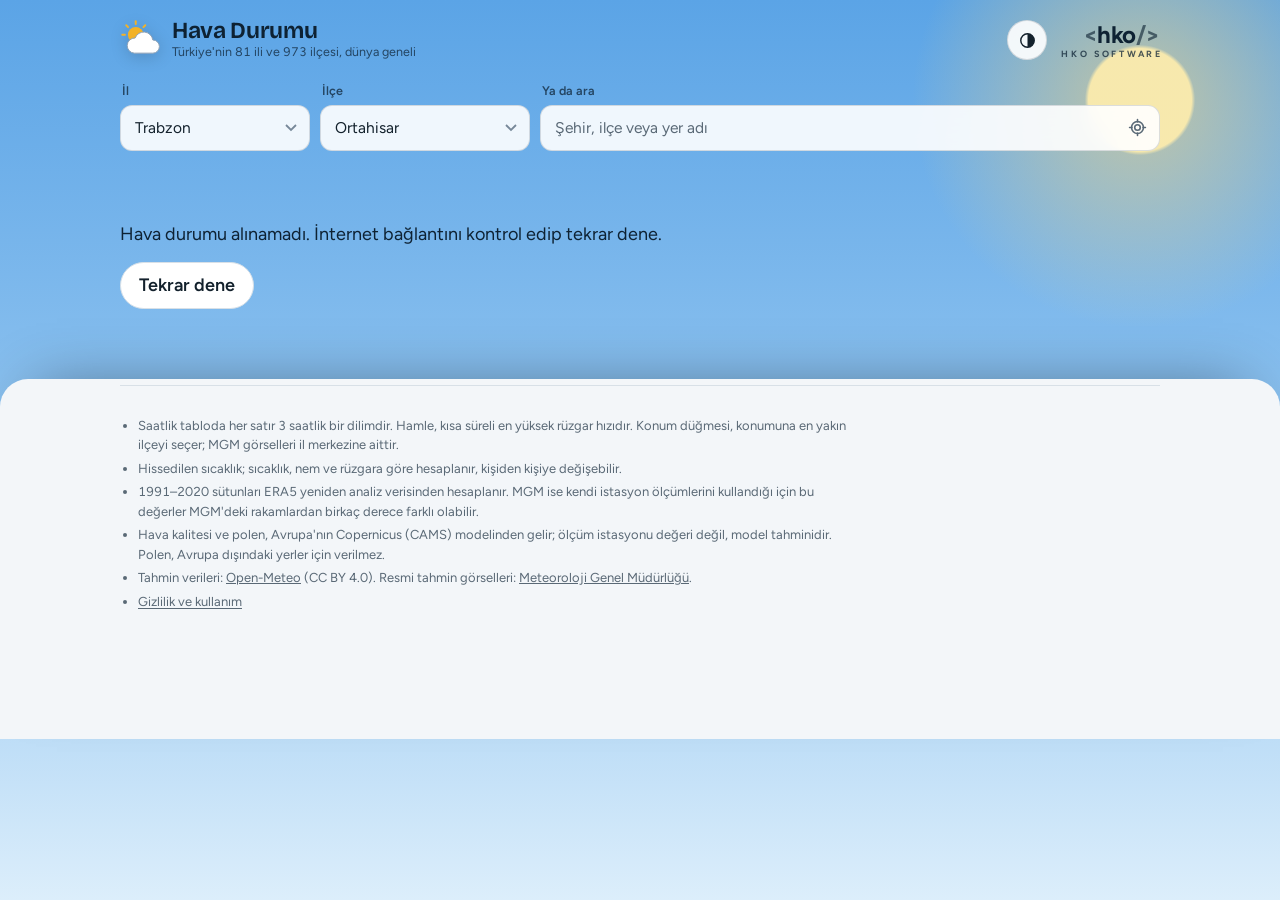
==== commit 4028787a: "Yeni tasarım: gökyüzü üstünde kutusuz anlık durum, tek parça ayrıntı yüzeyi, Bricolage Grotesque; yu" ====
--- a/index.html
+++ b/index.html
@@ -35,79 +35,56 @@
   unicode-range: U+0000-00FF, U+0131, U+0152-0153, U+02BB-02BC, U+02C6, U+02DA, U+02DC, U+0304, U+0308, U+0329, U+2000-206F, U+20AC, U+2122, U+2191, U+2193, U+2212, U+2215, U+FEFF, U+FFFD;
 }
 @font-face {
-  font-family: 'IBM Plex Mono';
+  font-family: 'Bricolage Grotesque';
   font-style: normal;
-  font-weight: 400;
+  font-weight: 200 800;
+  font-stretch: 75% 100%;
   font-display: swap;
-  src: url(fonts/ibm-plex-mono-400-latin-ext.woff2) format('woff2');
+  src: url(fonts/bricolage-grotesque-latin-ext.woff2) format('woff2');
   unicode-range: U+0100-02BA, U+02BD-02C5, U+02C7-02CC, U+02CE-02D7, U+02DD-02FF, U+0304, U+0308, U+0329, U+1D00-1DBF, U+1E00-1E9F, U+1EF2-1EFF, U+2020, U+20A0-20AB, U+20AD-20C4, U+2113, U+2C60-2C7F, U+A720-A7FF;
 }
 @font-face {
-  font-family: 'IBM Plex Mono';
+  font-family: 'Bricolage Grotesque';
   font-style: normal;
-  font-weight: 400;
+  font-weight: 200 800;
+  font-stretch: 75% 100%;
   font-display: swap;
-  src: url(fonts/ibm-plex-mono-400-latin.woff2) format('woff2');
+  src: url(fonts/bricolage-grotesque-latin.woff2) format('woff2');
   unicode-range: U+0000-00FF, U+0131, U+0152-0153, U+02BB-02BC, U+02C6, U+02DA, U+02DC, U+0304, U+0308, U+0329, U+2000-206F, U+20AC, U+2122, U+2191, U+2193, U+2212, U+2215, U+FEFF, U+FFFD;
 }
-@font-face {
-  font-family: 'IBM Plex Mono';
-  font-style: normal;
-  font-weight: 500;
-  font-display: swap;
-  src: url(fonts/ibm-plex-mono-500-latin-ext.woff2) format('woff2');
-  unicode-range: U+0100-02BA, U+02BD-02C5, U+02C7-02CC, U+02CE-02D7, U+02DD-02FF, U+0304, U+0308, U+0329, U+1D00-1DBF, U+1E00-1E9F, U+1EF2-1EFF, U+2020, U+20A0-20AB, U+20AD-20C4, U+2113, U+2C60-2C7F, U+A720-A7FF;
-}
-@font-face {
-  font-family: 'IBM Plex Mono';
-  font-style: normal;
-  font-weight: 500;
-  font-display: swap;
-  src: url(fonts/ibm-plex-mono-500-latin.woff2) format('woff2');
-  unicode-range: U+0000-00FF, U+0131, U+0152-0153, U+02BB-02BC, U+02C6, U+02DA, U+02DC, U+0304, U+0308, U+0329, U+2000-206F, U+20AC, U+2122, U+2191, U+2193, U+2212, U+2215, U+FEFF, U+FFFD;
-}
-/* Düzen: arka planda havaya göre değişen gökyüzü sahnesi; önünde yarı saydam paneller:
-   konum seçimi, anlık durum + yer bilgisi, MGM resmi tahmini, 3 saatlik tablo, 5 günlük tablo (geçmiş yıllarla). */
+
+/* Düzen: sayfanın üstü havaya göre değişen gökyüzü sahnesidir. Yer adı, sıcaklık ve özet kutusuz,
+   doğrudan gökyüzüne yazılır; yazı rengi gökyüzüne göre koyu ya da beyaz olur (--on, JS ayarlar).
+   Ayrıntılar altta, gökyüzünün üstüne çıkan tek parça bir yüzeydedir ("sayfa");
+   bölümler kutularla değil boşluk ve ince çizgilerle ayrılır. */
 :root {
-  --panel: rgba(250, 252, 254, .84);
-  --panel-solid: #F7F9FB;
-  --fg: #132029;
-  --muted: #566573;
-  --line: rgba(20, 40, 60, .12);
-  --head: rgba(20, 40, 60, .045);
-  --brand: #2F6BFF;
-  --warm: #C77F00;
-  --cold: #2F78C8;
-  --shadow: 0 1px 0 rgba(255, 255, 255, .5) inset, 0 18px 40px -24px rgba(10, 25, 40, .55);
+  --paper: #F3F6F9; --panel-solid: #FFFFFF; --fg: #13212C; --muted: #5A6976; --line: #D8E0E7; --head: #E8EEF3;
+  --brand: #2F6BFF; --warm: #B86F00; --cold: #2563B8;
+  --field: rgba(255, 255, 255, .9); --field-line: rgba(10, 30, 50, .14);
+  --on: #0E2233; --on-muted: rgba(14, 34, 51, .74); --on-line: rgba(14, 34, 51, .2); --on-shadow: none;
   --font-ui: "Figtree", "Segoe UI", system-ui, -apple-system, sans-serif;
-  --font-num: "IBM Plex Mono", ui-monospace, "Cascadia Mono", Consolas, monospace;
+  --font-display: "Bricolage Grotesque", "Figtree", "Segoe UI", system-ui, sans-serif;
 }
 @media (prefers-color-scheme: dark) {
   :root:not([data-theme="light"]) {
-    --panel: rgba(16, 22, 30, .8); --panel-solid: #141B23; --fg: #E9EEF3; --muted: #93A1AF;
-    --line: rgba(255, 255, 255, .09); --head: rgba(255, 255, 255, .04);
-    --brand: #6E9BFF; --warm: #F4B13A; --cold: #74AEEF;
-    --shadow: 0 1px 0 rgba(255, 255, 255, .04) inset, 0 20px 44px -24px rgba(0, 0, 0, .9);
+    --paper: #0F151C; --panel-solid: #18212B; --fg: #E6ECF1; --muted: #8E9DAB; --line: #243241; --head: #1B2531;
+    --brand: #7AA3FF; --warm: #F2B13C; --cold: #72AEF0; --field: rgba(16, 23, 31, .8); --field-line: rgba(255, 255, 255, .14);
     color-scheme: dark;
   }
 }
 :root[data-theme="dark"] {
-  --panel: rgba(16, 22, 30, .8); --panel-solid: #141B23; --fg: #E9EEF3; --muted: #93A1AF;
-  --line: rgba(255, 255, 255, .09); --head: rgba(255, 255, 255, .04);
-  --brand: #6E9BFF; --warm: #F4B13A; --cold: #74AEEF;
-  --shadow: 0 1px 0 rgba(255, 255, 255, .04) inset, 0 20px 44px -24px rgba(0, 0, 0, .9);
+  --paper: #0F151C; --panel-solid: #18212B; --fg: #E6ECF1; --muted: #8E9DAB; --line: #243241; --head: #1B2531;
+  --brand: #7AA3FF; --warm: #F2B13C; --cold: #72AEF0; --field: rgba(16, 23, 31, .8); --field-line: rgba(255, 255, 255, .14);
   color-scheme: dark;
 }
 
 * { box-sizing: border-box; }
 [hidden] { display: none !important; }
-html, body { min-height: 100%; }
-body {
-  margin: 0; color: var(--fg); font-family: var(--font-ui); font-size: 15px; line-height: 1.45; background: #9CC3E6;
-  padding: 22px max(16px, env(safe-area-inset-right, 0px)) 32px max(16px, env(safe-area-inset-left, 0px));
-}
+html { -webkit-text-size-adjust: 100%; }
+body { margin: 0; color: var(--fg); font-family: var(--font-ui); font-size: 15.5px; line-height: 1.5; background: #9CC3E6; font-variant-numeric: tabular-nums; }
 button, select, input { font: inherit; color: inherit; }
 :focus-visible { outline: 2px solid var(--brand); outline-offset: 2px; }
+.wrap { max-width: 1080px; margin: 0 auto; padding-left: max(20px, env(safe-area-inset-left, 0px)); padding-right: max(20px, env(safe-area-inset-right, 0px)); }
 
 /* ---------- Gökyüzü sahnesi (arka plan) ---------- */
 .scene { position: fixed; inset: 0; z-index: -1; overflow: hidden; background: linear-gradient(180deg, var(--s1, #5BA4E6), var(--s2, #9CCBF2) 62%, var(--s3, #DCEEFB)); }
@@ -158,113 +135,187 @@
   .scene[data-k="thunder"] .flash { opacity: 0; }
 }
 
-/* ---------- Sayfa ---------- */
-.shell { max-width: 1040px; margin: 0 auto; display: flex; flex-direction: column; gap: 14px; }
-.panel { background: var(--panel); -webkit-backdrop-filter: blur(14px) saturate(1.2); backdrop-filter: blur(14px) saturate(1.2);
-  border: 1px solid var(--line); border-radius: 20px; box-shadow: var(--shadow); }
-
-/* Arama listesi alttaki panellerin üstünde kalsın (bulanıklık efekti her paneli ayrı katman yapar) */
-.top { display: flex; flex-direction: column; gap: 12px; padding: 14px; position: relative; z-index: 20; }
-/* Sitenin adı ve logosu */
-.topbar { display: flex; align-items: center; justify-content: space-between; gap: 12px; padding: 0 4px 12px; border-bottom: 1px solid var(--line); }
-.site { display: flex; align-items: center; gap: 12px; color: inherit; text-decoration: none; min-width: 0; }
-.site-ic { width: 46px; height: 46px; flex: none; filter: drop-shadow(0 4px 10px rgba(0, 0, 0, .18)); }
-.site-t { display: flex; flex-direction: column; min-width: 0; }
-.site-t b { font-size: 26px; font-weight: 700; letter-spacing: -.02em; line-height: 1.1; white-space: nowrap; }
-.site-t small { font-size: 13px; color: var(--muted); margin-top: 2px; }
-.pick { display: flex; gap: 8px; flex-wrap: wrap; min-width: 0; align-items: flex-end; }
-.field { position: relative; display: flex; flex-direction: column; gap: 3px; min-width: 0; }
-.field label { font-size: 12px; color: var(--muted); padding-left: 4px; }
-select, .search input { height: 42px; border-radius: 11px; border: 1px solid var(--line); background: var(--panel-solid); padding: 0 12px; outline: none; min-width: 0; }
-select { padding-right: 30px; appearance: none; cursor: pointer;
+
+/* ---------- Gökyüzü bölümü: başlık, seçim, anlık durum ---------- */
+.skyarea { color: var(--on); padding-top: 18px; }
+.top { position: relative; z-index: 20; }
+.bar { display: flex; align-items: center; justify-content: space-between; gap: 12px; }
+.site { display: flex; align-items: center; gap: 10px; color: inherit; text-decoration: none; min-width: 0; }
+.site-ic { width: 42px; height: 42px; flex: none; filter: drop-shadow(0 3px 8px rgba(0, 0, 0, .16)); }
+.site-t { min-width: 0; }
+.site-t b { display: block; font-family: var(--font-display); font-size: 23px; font-weight: 650; letter-spacing: -.015em; line-height: 1.1; white-space: nowrap; }
+.site-t small { display: block; font-size: 12.5px; color: var(--on-muted); }
+.tools { display: flex; align-items: center; gap: 14px; flex: none; }
+.brand { display: flex; flex-direction: column; align-items: flex-end; gap: 2px; line-height: 1; user-select: none; }
+.brand .mark { font-size: 24px; font-weight: 700; letter-spacing: -.02em; }
+.brand .mark b { opacity: .62; }
+.brand .name { font-size: 9px; font-weight: 700; letter-spacing: .3em; margin-right: -.3em; color: var(--on-muted); }
+
+.pick { display: grid; grid-template-columns: 190px 210px minmax(0, 1fr); gap: 10px; margin-top: 20px; }
+.field { position: relative; display: flex; flex-direction: column; gap: 4px; min-width: 0; }
+.field label { font-size: 12.5px; font-weight: 600; color: var(--on-muted); padding-left: 2px; }
+select, .search input { width: 100%; height: 46px; border-radius: 12px; border: 1px solid var(--field-line); background-color: var(--field); color: var(--fg); padding: 0 14px; outline: none; min-width: 0;
+  -webkit-backdrop-filter: blur(10px); backdrop-filter: blur(10px); }
+select { padding-right: 32px; appearance: none; cursor: pointer;
   background-image: url("data:image/svg+xml,%3Csvg xmlns='http://www.w3.org/2000/svg' width='12' height='8'%3E%3Cpath d='M1 1l5 5 5-5' fill='none' stroke='%23778899' stroke-width='1.8'/%3E%3C/svg%3E");
-  background-repeat: no-repeat; background-position: right 11px center; }
-#il { width: 170px; } #ilce { width: 190px; }
-.search { flex: 1; min-width: 190px; }
-.search input { width: 100%; padding-right: 42px; }
+  background-repeat: no-repeat; background-position: right 12px center; }
+.search input { padding-right: 46px; }
+.search input::placeholder { color: var(--muted); }
 select:focus, .search input:focus { border-color: var(--brand); }
-.locate { position: absolute; right: 4px; bottom: 3px; width: 36px; height: 36px; border: 0; border-radius: 9px; background: transparent; color: var(--muted); display: grid; place-items: center; cursor: pointer; }
+.locate { position: absolute; right: 5px; bottom: 5px; width: 36px; height: 36px; border: 0; border-radius: 9px; background: transparent; color: var(--muted); display: grid; place-items: center; cursor: pointer; }
 .locate:hover { color: var(--fg); background: var(--head); }
+.locate:disabled { opacity: .5; cursor: progress; }
 .locate svg { width: 19px; height: 19px; }
-.results { position: absolute; left: 0; right: 0; top: calc(100% + 6px); z-index: 10; list-style: none; margin: 0; padding: 6px;
-  background: var(--panel-solid); border: 1px solid var(--line); border-radius: 12px; box-shadow: 0 16px 40px -18px rgba(0, 0, 0, .5); }
+.results { position: absolute; left: 0; right: 0; top: calc(100% + 6px); z-index: 10; list-style: none; margin: 0; padding: 6px; color: var(--fg);
+  background: var(--panel-solid); border: 1px solid var(--line); border-radius: 12px; box-shadow: 0 18px 40px -16px rgba(0, 0, 0, .45); }
 .results button { width: 100%; text-align: left; border: 0; background: transparent; padding: 9px 12px; border-radius: 8px; cursor: pointer; display: flex; flex-direction: column; }
 .results button:hover, .results button.on { background: var(--head); }
 .results .s { color: var(--muted); font-size: 13px; }
 .results .empty { padding: 9px 12px; color: var(--muted); }
 
-.brand { flex: none; display: flex; flex-direction: column; align-items: flex-end; gap: 2px; line-height: 1; user-select: none; padding: 0 6px; }
-.brand .mark { font-size: 26px; font-weight: 700; letter-spacing: -.02em; }
-.brand .mark b { color: var(--brand); }
-.brand .name { font-size: 9.5px; font-weight: 700; letter-spacing: .32em; margin-right: -.32em; color: var(--muted); }
-
-/* Anlık durum + yer bilgisi */
-.hero { display: grid; grid-template-columns: 1.15fr 1fr; gap: 14px; }
-.now { padding: 22px 24px; display: flex; flex-direction: column; gap: 16px; }
-.now h1 { margin: 0; font-size: 28px; font-weight: 700; letter-spacing: -.01em; line-height: 1.15; text-wrap: balance; }
-.now .sub { margin: 3px 0 0; color: var(--muted); font-size: 14px; }
-.now .upd { margin: 4px 0 0; color: var(--muted); font-size: 12.5px; }
-.link { border: 0; background: none; padding: 0; color: var(--brand); font-weight: 600; cursor: pointer; text-decoration: underline; text-underline-offset: 2px; }
-.locate:disabled { opacity: .5; cursor: progress; }
-.now .row { display: flex; align-items: center; gap: 18px; }
-.now .temp { font-family: var(--font-num); font-size: clamp(64px, 12vw, 96px); line-height: .9; letter-spacing: -.05em; }
-.now .temp sup { font-size: .36em; vertical-align: top; position: relative; top: .3em; margin-left: 2px; letter-spacing: 0; }
-.now .cond { display: flex; flex-direction: column; gap: 2px; }
-.now .cond svg { width: 62px; height: 62px; }
-.now .cond .t { font-size: 19px; font-weight: 600; }
-.now .cond .f { color: var(--muted); }
-.place { padding: 20px 22px; }
-.kv { display: grid; grid-template-columns: 1fr 1fr; gap: 14px 18px; margin: 0; }
+.favs { display: flex; flex-wrap: wrap; gap: 6px; align-items: center; margin-top: 12px; }
+.favs .lbl { font-size: 12.5px; font-weight: 600; color: var(--on-muted); padding-right: 4px; }
+.chip { display: inline-flex; align-items: center; border: 1px solid var(--field-line); background: var(--field); color: var(--fg); border-radius: 999px; overflow: hidden; }
+.chip button { border: 0; background: transparent; cursor: pointer; padding: 6px 4px 6px 13px; font-size: 13.5px; font-weight: 600; }
+.chip button.x { padding: 6px 11px 6px 6px; color: var(--muted); font-weight: 400; }
+.chip button.x:hover { color: var(--fg); }
+.chip.on { border-color: var(--brand); box-shadow: inset 0 0 0 1px var(--brand); }
+
+.ic-btn { width: 40px; height: 40px; flex: none; border: 1px solid var(--field-line); border-radius: 50%; background: var(--field); color: var(--fg); display: grid; place-items: center; cursor: pointer;
+  -webkit-backdrop-filter: blur(10px); backdrop-filter: blur(10px); }
+.ic-btn:hover { border-color: var(--brand); }
+.ic-btn svg { width: 19px; height: 19px; }
+.ic-btn[aria-pressed="true"] { color: #D99A00; }
+.ic-btn[aria-pressed="true"] svg path { fill: currentColor; }
+
+/* Anlık durum: sayfanın en önemli yeri; büyük sıcaklık ve tek cümlelik özet */
+.now { padding: 40px 0 44px; text-shadow: var(--on-shadow); }
+.now .head { display: flex; justify-content: space-between; align-items: flex-start; gap: 14px; }
+.now .acts { display: flex; gap: 8px; text-shadow: none; }
+.now h1 { margin: 0; font-family: var(--font-display); font-size: clamp(32px, 5vw, 46px); font-weight: 650; letter-spacing: -.025em; line-height: 1.04; text-wrap: balance; }
+.now .sub { margin: 6px 0 0; color: var(--on-muted); font-size: 15px; }
+.now .main { display: flex; align-items: center; flex-wrap: wrap; gap: 10px 30px; margin-top: 22px; }
+.now .temp { font-family: var(--font-display); font-weight: 300; font-size: clamp(112px, 19vw, 184px); font-variation-settings: "opsz" 96; font-stretch: 86%; line-height: .8; letter-spacing: -.06em; margin-left: -.05em; }
+.now .temp sup { font-size: .3em; font-weight: 400; vertical-align: top; position: relative; top: .22em; margin-left: .08em; letter-spacing: 0; }
+.now .cond { display: flex; flex-direction: column; gap: 3px; flex: 1 1 170px; min-width: 0; }
+.now .cond .ci { display: flex; align-items: center; gap: 10px; margin-bottom: 4px; }
+.now .cond svg { width: 58px; height: 58px; filter: drop-shadow(0 2px 6px rgba(0, 0, 0, .15)); }
+.now .cond .t { font-family: var(--font-display); font-size: 27px; font-weight: 600; letter-spacing: -.015em; line-height: 1.1; }
+.now .cond .f { color: var(--on-muted); font-size: 15px; }
+.now .cond .f b { color: var(--on); font-weight: 700; }
+.sum { margin: 28px 0 0; max-width: 34em; font-family: var(--font-display); font-size: clamp(20px, 2.5vw, 25px); font-weight: 500; line-height: 1.32; letter-spacing: -.01em; text-wrap: pretty; }
+.stats { display: flex; flex-wrap: wrap; gap: 14px 36px; margin: 28px 0 0; padding-top: 18px; border-top: 1px solid var(--on-line); }
+.stats dt { font-size: 13px; color: var(--on-muted); }
+.stats dd { margin: 2px 0 0; font-size: 19px; font-weight: 650; white-space: nowrap; }
+.stats dd small { font-size: 13px; font-weight: 500; color: var(--on-muted); }
+.stats .wd svg { color: currentColor; width: 16px; height: 16px; }
+.now .upd { margin: 18px 0 0; font-size: 13px; line-height: 1.6; color: var(--on-muted); }
+.link { border: 0; background: none; padding: 0; color: inherit; font-weight: 700; cursor: pointer; text-decoration: underline; text-underline-offset: 2px; }
+.stale { display: inline-block; margin: 18px 0 0; padding: 8px 12px; border-radius: 10px; background: #FFD36B; color: #2A1C00; font-size: 14px; text-shadow: none; }
+.now.state { padding: 70px 0; font-size: 18px; }
+.now.state p { margin: 0 0 14px; }
+
+/* ---------- Ayrıntılar: gökyüzünün üstüne çıkan tek parça yüzey ---------- */
+.sheet { position: relative; z-index: 1; background: var(--paper); border-radius: 28px 28px 0 0; box-shadow: 0 -24px 60px -36px rgba(0, 0, 0, .45); min-height: 40vh; }
+.sheet > .wrap { padding-top: 6px; padding-bottom: 36px; }
+.sec { padding: 38px 0; border-top: 1px solid var(--line); }
+#details > .sec:first-child { border-top: 0; }
+.sec h2, .card h2 { margin: 0; font-family: var(--font-display); font-size: 25px; font-weight: 650; letter-spacing: -.02em; line-height: 1.15; }
+.sec .note { margin: 6px 0 18px; color: var(--muted); font-size: 14px; max-width: 74ch; }
+
+/* Hava kalitesi | polen | güneş ve ay: ince çizgilerle ayrılmış üç sütun */
+.band { display: grid; grid-template-columns: 1fr 1fr 1.3fr; }
+.card { display: flex; flex-direction: column; gap: 12px; padding: 0 28px; border-left: 1px solid var(--line); min-width: 0; }
+.card:first-child { padding-left: 0; border-left: 0; }
+.card:last-child { padding-right: 0; }
+.card h2 { font-size: 21px; }
+.card .src { margin: auto 0 0; padding-top: 4px; color: var(--muted); font-size: 12.5px; }
+.card .muted { color: var(--muted); font-size: 14px; margin: 0; }
+.aqi { display: flex; align-items: center; gap: 16px; }
+.aqi .n { font-family: var(--font-display); font-size: 54px; font-weight: 400; line-height: .9; letter-spacing: -.03em; min-width: 62px; }
+.aqi .lv { font-weight: 700; font-size: 16px; display: flex; align-items: center; gap: 7px; }
+.aqi .lv i, .pol i { width: 10px; height: 10px; border-radius: 50%; display: inline-block; flex: none; }
+.aqi p { margin: 2px 0 0; font-size: 13.5px; color: var(--muted); line-height: 1.4; }
+.meter { height: 6px; border-radius: 99px; background: linear-gradient(90deg, #50C878 0 16.67%, #B5D33D 16.67% 33.33%, #F0C419 33.33% 50%, #F08A24 50% 66.67%, #E0453A 66.67% 83.33%, #8E3AA8 83.33%); position: relative; margin: 4px 0; }
+.meter b { position: absolute; top: -5px; width: 4px; height: 16px; border-radius: 2px; background: var(--fg); box-shadow: 0 0 0 2px var(--paper); transform: translateX(-2px); }
+.kv { display: grid; grid-template-columns: 1fr 1fr; gap: 10px 18px; margin: 0; }
 .kv dt { color: var(--muted); font-size: 13px; }
-.kv dd { margin: 1px 0 0; font-family: var(--font-num); font-size: 16px; font-weight: 500; white-space: nowrap; }
-.kv dd small { font-family: var(--font-ui); font-size: 13px; color: var(--muted); font-weight: 400; }
-.kv .wide { grid-column: 1 / -1; padding-top: 12px; border-top: 1px solid var(--line); }
-.c-lo { color: var(--cold); } .c-hi { color: var(--warm); }
+.kv dd { margin: 1px 0 0; font-size: 17px; font-weight: 650; white-space: nowrap; }
+.kv dd small { font-size: 13px; color: var(--muted); font-weight: 400; }
+.pol { list-style: none; margin: 0; padding: 0; display: grid; gap: 0; }
+.pol li { display: flex; align-items: center; justify-content: space-between; gap: 8px; font-size: 14.5px; padding: 6px 0; border-top: 1px solid var(--line); }
+.pol li:first-child { border-top: 0; }
+.pol li span:last-child { display: inline-flex; align-items: center; gap: 6px; color: var(--muted); font-size: 13.5px; }
+.sky { display: grid; grid-template-columns: auto 1fr; gap: 14px 18px; align-items: center; }
+.sky svg { display: block; }
+.sky dl { margin: 0; display: grid; gap: 5px; }
+.sky dl div { display: flex; justify-content: space-between; gap: 10px; font-size: 14px; }
+.sky dt { color: var(--muted); white-space: nowrap; }
+.sky dd { margin: 0; font-weight: 650; white-space: nowrap; text-align: right; }
+.arc-bg { fill: none; stroke: var(--line); stroke-width: 2; stroke-dasharray: 4 4; }
+.arc-done { fill: none; stroke: #F2B227; stroke-width: 2.5; stroke-linecap: round; }
+.hz { stroke: var(--muted); stroke-opacity: .5; }
 
 /* MGM resmi görselleri */
-.mgm { padding: 16px 18px; display: flex; flex-wrap: wrap; align-items: center; gap: 12px 18px; }
-.mgm .txt { flex: 1 1 220px; }
-.mgm h2 { margin: 0; font-size: 17px; }
-.mgm p { margin: 2px 0 0; color: var(--muted); font-size: 13px; }
-.mgm .imgs { display: flex; gap: 10px; flex-wrap: wrap; background: #fff; padding: 8px; border-radius: 12px; }
+.mgm { display: flex; flex-wrap: wrap; align-items: center; gap: 14px 28px; }
+.mgm .txt { flex: 1 1 240px; }
+.mgm p { margin: 4px 0 0; color: var(--muted); font-size: 14px; }
+.mgm .imgs { display: flex; gap: 10px; flex-wrap: wrap; background: #fff; padding: 8px; border-radius: 12px; border: 1px solid var(--line); }
 .mgm img { display: block; max-width: 100%; height: auto; }
 
+/* 48 saatlik grafik */
+.chart-wrap { overflow-x: auto; position: relative; margin: 0 -4px; padding: 0 4px; }
+.chart { display: block; }
+.chart text { font-family: var(--font-ui); font-size: 11.5px; fill: var(--muted); }
+.chart .tv { fill: var(--fg); font-size: 12.5px; font-weight: 600; }
+.chart .dl { font-family: var(--font-display); font-weight: 650; font-size: 13px; fill: var(--fg); }
+.chart .grid { stroke: var(--line); }
+.chart .tl { fill: none; stroke: var(--warm); stroke-width: 2; stroke-linejoin: round; stroke-linecap: round; }
+.chart .bar { fill: var(--cold); }
+.chart .hit { fill: transparent; }
+.chart .hl { stroke: var(--fg); stroke-opacity: .3; }
+.chart .dot { fill: var(--warm); stroke: var(--paper); stroke-width: 2; }
+.tip { position: absolute; pointer-events: none; background: var(--panel-solid); border: 1px solid var(--line); border-radius: 10px; padding: 8px 11px; font-size: 13px; line-height: 1.5; box-shadow: 0 12px 30px -14px rgba(0, 0, 0, .5); white-space: nowrap; z-index: 2; }
+.tip b { display: block; }
+.tip span { font-weight: 650; }
+
 /* Tablolar */
-.sect { padding: 16px 16px 12px; }
-.sect h2 { margin: 0 4px 2px; font-size: 17px; font-weight: 700; }
-.sect .note { margin: 0 4px 12px; color: var(--muted); font-size: 13px; }
-.tbl-wrap { overflow-x: auto; border-radius: 12px; border: 1px solid var(--line); }
+.tbl-wrap { overflow-x: auto; margin: 0 -4px; padding: 0 4px; }
 table { width: 100%; border-collapse: collapse; min-width: 760px; }
 #h-gun ~ .tbl-wrap table { min-width: 960px; }
 #h-gun ~ .tbl-wrap th, #h-gun ~ .tbl-wrap td { padding-left: 7px; padding-right: 7px; }
+th, td { padding: 11px 10px; text-align: center; white-space: nowrap; }
+th { font-size: 12.5px; font-weight: 600; color: var(--muted); border-bottom: 1px solid var(--line); vertical-align: bottom; line-height: 1.25; }
+th small { display: block; font-weight: 400; }
 tr.grp th { border-bottom: 1px solid var(--line); }
-th.pg { background: color-mix(in srgb, var(--fg) 8%, transparent); }
-th, td { padding: 9px 10px; text-align: center; white-space: nowrap; }
-th { font-size: 12.5px; font-weight: 600; color: var(--muted); background: var(--head); border-bottom: 1px solid var(--line); vertical-align: bottom; line-height: 1.25; }
-th small { display: block; font-weight: 400; }
-td { border-top: 1px solid var(--line); font-family: var(--font-num); font-size: 14.5px; }
+td { border-top: 1px solid var(--line); font-size: 15px; }
 tbody tr:first-child td { border-top: 0; }
 td.l, th.l { text-align: left; }
-td.ev { font-family: var(--font-ui); font-size: 14px; }
+td.ev { font-size: 14.5px; }
 td.ev span { display: inline-flex; align-items: center; gap: 8px; }
 td.ev svg { width: 30px; height: 30px; flex: none; }
-td.past { background: var(--head); font-size: 13.5px; }
-tr.dayrow td { font-family: var(--font-ui); font-weight: 700; font-size: 13.5px; background: var(--head); padding: 7px 10px; }
-tr.cur td { background: color-mix(in srgb, var(--brand) 9%, transparent); }
+th.pg, td.past { background: color-mix(in srgb, var(--fg) 4.5%, transparent); }
+td.past { font-size: 14px; }
 td.past em { font-style: normal; color: var(--muted); font-size: 12px; margin-left: 5px; }
+tr.dayrow td { font-family: var(--font-display); font-weight: 650; font-size: 15px; padding: 20px 10px 8px; }
+tr.cur td { background: color-mix(in srgb, var(--brand) 8%, transparent); }
+tr.cur td:first-child { box-shadow: inset 3px 0 0 var(--brand); }
 .wd { display: inline-flex; align-items: center; gap: 5px; }
 .wd svg { width: 15px; height: 15px; color: var(--muted); }
-.day1 { font-family: var(--font-ui); font-weight: 600; }
+.day1 { font-weight: 600; }
 .day1 small { display: block; font-weight: 400; color: var(--muted); font-size: 12.5px; }
-
-.notes { padding: 14px 18px; color: var(--muted); font-size: 13px; }
+.c-lo { color: var(--cold); } .c-hi { color: var(--warm); }
+.more { margin-top: 16px; }
+.btn { border: 1px solid var(--line); background: var(--panel-solid); color: var(--fg); border-radius: 999px; padding: 9px 18px; font-weight: 600; cursor: pointer; }
+.btn:hover { border-color: var(--brand); }
+
+.notes { padding: 26px 0 0; border-top: 1px solid var(--line); color: var(--muted); font-size: 13px; }
 .notes ul { margin: 0; padding-left: 18px; }
-.notes li { margin: 3px 0; }
+.notes li { margin: 4px 0; max-width: 90ch; }
 .notes a { color: inherit; }
 
-.state { padding: 36px 20px; text-align: center; }
-.state p { margin: 0 0 12px; }
-.btn { border: 1px solid var(--line); background: var(--panel-solid); border-radius: 10px; padding: 9px 16px; font-weight: 600; cursor: pointer; }
+.toast { position: fixed; left: 50%; bottom: 24px; transform: translateX(-50%); background: var(--panel-solid); color: var(--fg); border: 1px solid var(--line); border-radius: 12px; padding: 10px 14px; box-shadow: 0 16px 40px -14px rgba(0, 0, 0, .55); z-index: 50; font-size: 14px; display: flex; gap: 12px; align-items: center; max-width: calc(100vw - 32px); }
+.toast a { color: var(--brand); font-weight: 600; }
 
 /* Hava ikonları */
 .wi .sun { fill: #F2B227; }
@@ -275,25 +326,6 @@
 .wi .flake { fill: #7FB2EE; }
 .wi .bolt { fill: #F2B227; }
 .wi .fog { stroke: #9AA8B8; stroke-width: 2.2; stroke-linecap: round; }
-
-@media (max-width: 820px) { .hero { grid-template-columns: 1fr; } }
-@media (max-width: 600px) {
-  body { padding-top: 12px; }
-  .top { padding: 10px; }
-  .brand .mark { font-size: 19px; }
-  .brand .name { font-size: 8px; }
-  .site-ic { width: 38px; height: 38px; }
-  .site-t b { font-size: 20px; }
-  .site-t small { font-size: 11.5px; }
-  .pick { flex-basis: 100%; }
-  .field.f-il, .field.f-ilce { flex: 1 1 40%; }
-  #il, #ilce { width: 100%; }
-  .search { flex-basis: 100%; }
-  .now { padding: 18px; }
-  .now h1 { font-size: 23px; }
-  .now .cond svg { width: 50px; height: 50px; }
-  .sect { padding: 12px 10px 10px; }
-}
 
 /* Gizlilik ve kullanım penceresi */
 .legal-btn { border: 0; background: none; padding: 0; color: inherit; font: inherit; text-decoration: underline; text-underline-offset: 2px; cursor: pointer; }
@@ -311,84 +343,38 @@
 dialog.legal .close { position: sticky; top: 0; float: right; margin: -6px -8px 0 0; width: 36px; height: 36px; border: 0; border-radius: 10px; background: transparent; color: var(--muted); font-size: 20px; cursor: pointer; }
 dialog.legal .close:hover { color: var(--fg); background: color-mix(in srgb, var(--fg) 8%, transparent); }
 
-/* Küçük simge düğmeleri: tema, favori, paylaş */
-.tools { display: flex; align-items: center; gap: 10px; flex: none; }
-.ic-btn { width: 38px; height: 38px; flex: none; border: 1px solid var(--line); border-radius: 11px; background: var(--panel-solid); color: var(--muted); display: grid; place-items: center; cursor: pointer; }
-.ic-btn:hover { color: var(--fg); }
-.ic-btn svg { width: 19px; height: 19px; }
-.ic-btn[aria-pressed="true"] { color: #E0A100; }
-.ic-btn[aria-pressed="true"] svg path { fill: currentColor; }
-
-/* Favoriler */
-.favs { display: flex; flex-wrap: wrap; gap: 6px; align-items: center; }
-.favs .lbl { font-size: 12px; color: var(--muted); padding: 0 4px; }
-.chip { display: inline-flex; align-items: center; border: 1px solid var(--line); background: var(--panel-solid); border-radius: 999px; overflow: hidden; }
-.chip button { border: 0; background: transparent; cursor: pointer; padding: 6px 4px 6px 12px; font-size: 13.5px; font-weight: 600; }
-.chip button.x { padding: 6px 10px 6px 6px; color: var(--muted); font-weight: 400; }
-.chip button.x:hover { color: var(--fg); }
-.chip.on { border-color: var(--brand); }
-
-/* Anlık durum başlığı ve özet cümle */
-.ttl { display: flex; align-items: flex-start; justify-content: space-between; gap: 10px; }
-.ttl .acts { display: flex; gap: 6px; }
-.sum { margin: 0; padding: 11px 13px; border-radius: 12px; background: var(--head); font-size: 15px; line-height: 1.5; }
-.stale { margin: 0; padding: 9px 12px; border-radius: 10px; background: color-mix(in srgb, var(--warm) 16%, transparent); font-size: 13.5px; }
-
-/* 48 saatlik grafik */
-.chart-wrap { overflow-x: auto; border-radius: 12px; border: 1px solid var(--line); position: relative; }
-.chart { display: block; }
-.chart text { font-family: var(--font-num); font-size: 11px; fill: var(--muted); }
-.chart .tv { fill: var(--fg); font-size: 11.5px; }
-.chart .dl { font-family: var(--font-ui); font-weight: 700; font-size: 12px; fill: var(--fg); }
-.chart .grid { stroke: var(--line); }
-.chart .tl { fill: none; stroke: var(--warm); stroke-width: 2; stroke-linejoin: round; stroke-linecap: round; }
-.chart .bar { fill: var(--cold); }
-.chart .nowl { stroke: var(--brand); stroke-width: 1.5; stroke-dasharray: 3 3; }
-.chart .hit { fill: transparent; }
-.chart .hl { stroke: var(--fg); stroke-opacity: .35; }
-.chart .dot { fill: var(--warm); stroke: var(--panel-solid); stroke-width: 2; }
-.tip { position: absolute; pointer-events: none; background: var(--panel-solid); border: 1px solid var(--line); border-radius: 10px; padding: 7px 10px; font-size: 13px; line-height: 1.45; box-shadow: 0 10px 30px -12px rgba(0, 0, 0, .5); white-space: nowrap; z-index: 2; }
-.tip b { display: block; }
-.tip span { font-family: var(--font-num); }
-
-/* Hava kalitesi, polen, güneş ve ay kartları */
-.cards { display: grid; grid-template-columns: repeat(auto-fit, minmax(270px, 1fr)); gap: 14px; }
-.card { padding: 16px 18px; display: flex; flex-direction: column; gap: 10px; }
-.card h2 { margin: 0; font-size: 17px; }
-.card .src { margin: auto 0 0; color: var(--muted); font-size: 12px; }
-.card .muted { color: var(--muted); font-size: 13.5px; margin: 0; }
-.aqi { display: flex; align-items: center; gap: 14px; }
-.aqi .n { font-family: var(--font-num); font-size: 40px; line-height: 1; min-width: 64px; }
-.aqi .lv { font-weight: 700; font-size: 16px; display: flex; align-items: center; gap: 7px; }
-.aqi .lv i, .pol i { width: 11px; height: 11px; border-radius: 50%; display: inline-block; flex: none; }
-.aqi p { margin: 2px 0 0; font-size: 13.5px; color: var(--muted); }
-.meter { height: 8px; border-radius: 99px; background: linear-gradient(90deg, #50C878 0 16.67%, #B5D33D 16.67% 33.33%, #F0C419 33.33% 50%, #F08A24 50% 66.67%, #E0453A 66.67% 83.33%, #8E3AA8 83.33%); position: relative; }
-.meter b { position: absolute; top: -4px; width: 4px; height: 16px; border-radius: 2px; background: var(--fg); border: 1px solid var(--panel-solid); transform: translateX(-2px); }
-.pol { list-style: none; margin: 0; padding: 0; display: grid; grid-template-columns: 1fr 1fr; gap: 7px 14px; }
-.pol li { display: flex; align-items: center; justify-content: space-between; gap: 8px; font-size: 14px; }
-.pol li span:last-child { display: inline-flex; align-items: center; gap: 6px; color: var(--muted); font-size: 13px; }
-.sky { display: grid; grid-template-columns: auto 1fr; gap: 12px 14px; align-items: center; }
-.sky svg { display: block; }
-.sky dl { margin: 0; display: grid; gap: 4px; }
-.sky dl div { display: flex; justify-content: space-between; gap: 10px; font-size: 13.5px; }
-.sky dt { color: var(--muted); }
-.sky dd { margin: 0; font-weight: 600; white-space: nowrap; text-align: right; }
-.sky dt { white-space: nowrap; }
-.arc-bg { fill: none; stroke: var(--line); stroke-width: 2; stroke-dasharray: 4 4; }
-.arc-done { fill: none; stroke: #F2B227; stroke-width: 2.5; stroke-linecap: round; }
-.hz { stroke: var(--muted); stroke-opacity: .5; }
-
-.more { margin: 10px 4px 2px; }
-
-.toast { position: fixed; left: 50%; bottom: 24px; transform: translateX(-50%); background: var(--panel-solid); color: var(--fg); border: 1px solid var(--line); border-radius: 12px; padding: 10px 14px; box-shadow: 0 16px 40px -14px rgba(0, 0, 0, .55); z-index: 50; font-size: 14px; display: flex; gap: 12px; align-items: center; max-width: calc(100vw - 32px); }
-.toast a { color: var(--brand); font-weight: 600; }
-
-@media (max-width: 600px) {
-  .tools { gap: 6px; }
-  .ic-btn { width: 34px; height: 34px; }
+@media (max-width: 900px) {
+  .band { grid-template-columns: 1fr; }
+  .card { padding: 26px 0; border-left: 0; border-top: 1px solid var(--line); }
+  .card:first-child { padding-top: 0; border-top: 0; }
+  .card:last-child { padding-bottom: 0; }
+}
+@media (max-width: 640px) {
+  body { font-size: 15px; }
+  .skyarea { padding-top: 12px; }
+  .site-ic { width: 36px; height: 36px; }
+  .site-t b { font-size: 20px; }
+  .site-t small { display: none; }
+  .tools { gap: 8px; }
+  .ic-btn { width: 36px; height: 36px; }
+  .brand .mark { font-size: 18px; }
+  .brand .name { font-size: 7.5px; }
+  .pick { grid-template-columns: 1fr 1fr; margin-top: 16px; }
+  .search { grid-column: 1 / -1; }
+  .now { padding: 30px 0 34px; }
+  .now .main { flex-wrap: nowrap; gap: 18px; }
+  .now .temp { font-size: clamp(92px, 27vw, 120px); }
+  .now .cond svg { width: 44px; height: 44px; }
+  .now .cond .f { font-size: 14px; }
+  .now .cond .t { font-size: 21px; }
+  .stats { gap: 12px 20px; }
+  .stats > div { flex: 1 1 40%; }
+  .sheet { border-radius: 22px 22px 0 0; }
+  .sec { padding: 30px 0; }
+  .sec h2 { font-size: 22px; }
   .sky { grid-template-columns: 1fr; }
-  .pol { grid-template-columns: 1fr; }
 }
+
 </style>
 </head>
 <body>
@@ -398,9 +384,10 @@
   <div class="fog"></div><div class="rain"></div><div class="snow"></div><div class="flash"></div>
 </div>
 
-<main class="shell">
-  <div class="panel top">
-    <header class="topbar">
+<main>
+  <div class="skyarea"><div class="wrap">
+    <div class="top">
+      <header class="bar">
       <a class="site" href="./" aria-label="Hava Durumu, ana sayfa">
         <svg class="site-ic" viewBox="0 0 64 64" aria-hidden="true">
           <circle cx="24" cy="24" r="12" fill="#F2B227"/>
@@ -429,12 +416,13 @@
         <ul class="results" id="results" hidden></ul>
       </div>
     </div>
-    <div class="favs" id="favs" hidden aria-label="Favori yerler"></div>
-  </div>
-
-  <div id="view"></div>
-
-  <div class="panel notes">
+      <div class="favs" id="favs" hidden aria-label="Favori yerler"></div>
+    </div>
+    <div id="hero"></div>
+  </div></div>
+  <div class="sheet"><div class="wrap">
+    <div id="details"></div>
+    <footer class="notes">
     <ul>
       <li>Saatlik tabloda her satır 3 saatlik bir dilimdir. Hamle, kısa süreli en yüksek rüzgar hızıdır. Konum düğmesi, konumuna en yakın ilçeyi seçer; MGM görselleri il merkezine aittir.</li>
       <li>Hissedilen sıcaklık; sıcaklık, nem ve rüzgara göre hesaplanır, kişiden kişiye değişebilir.</li>
@@ -443,7 +431,8 @@
       <li>Tahmin verileri: <a href="https://open-meteo.com/" target="_blank" rel="noopener">Open-Meteo</a> (CC BY 4.0). Resmi tahmin görselleri: <a href="https://www.mgm.gov.tr/" target="_blank" rel="noopener">Meteoroloji Genel Müdürlüğü</a>.</li>
       <li><button type="button" class="legal-btn" data-legal>Gizlilik ve kullanım</button></li>
     </ul>
-  </div>
+    </footer>
+  </div></div>
 </main>
 
 <dialog class="legal" id="legal" aria-labelledby="legal-h">
@@ -478,7 +467,7 @@
     <li>Ay evresi, ay doğuşu ve batışı tarayıcıda gök mekaniği formülleriyle hesaplanır; birkaç dakikalık fark olabilir.</li>
     <li>Yer adları ve koordinatlar: Open-Meteo Geocoding, GeoNames (CC BY 4.0).</li>
     <li>Resmi tahmin görselleri: Meteoroloji Genel Müdürlüğü; değiştirilmeden gösterilir.</li>
-    <li>Kaynak kodu MIT lisanslıdır. Yazı tipleri (Figtree, IBM Plex Mono) SIL Open Font License 1.1 ile kullanılır.</li>
+    <li>Kaynak kodu MIT lisanslıdır. Yazı tipleri (Figtree, Bricolage Grotesque) SIL Open Font License 1.1 ile kullanılır.</li>
   </ul>
   <p>Soru, hata bildirimi veya silme talepleri için: <a href="https://github.com/nihathko/hava-durumu/issues" target="_blank" rel="noopener">GitHub üzerinden bize yazın</a>.</p>
   </div>
@@ -560,6 +549,14 @@
     sc.dataset.k = k; sc.dataset.d = d;
     sc.style.setProperty('--s1', a); sc.style.setProperty('--s2', b); sc.style.setProperty('--s3', c);
     document.body.style.background = b;
+    // Gökyüzüne yazılan yazılar: açık renk gökte koyu, gece ve koyu bulutlu/yağışlı gökte beyaz
+    const dark = d && ['clear', 'partly', 'cloud', 'fog', 'drizzle', 'snow'].includes(k), st = document.documentElement.style;
+    st.setProperty('--on', dark ? '#0E2233' : '#FFFFFF');
+    st.setProperty('--on-muted', dark ? 'rgba(14, 34, 51, .76)' : 'rgba(255, 255, 255, .8)');
+    st.setProperty('--on-line', dark ? 'rgba(14, 34, 51, .2)' : 'rgba(255, 255, 255, .26)');
+    st.setProperty('--on-shadow', dark ? 'none' : '0 1px 14px rgba(0, 0, 0, .28)');
+    const tc = document.querySelector('meta[name=theme-color]');
+    if (tc) tc.content = a;
   }
 
   // ---------- Biçimlendirme ----------
@@ -583,7 +580,7 @@
   // ---------- İl / ilçe ----------
   const IL = ILILCE.slice().sort((a, b) => trSort(a.ad, b.ad));
   const ilSel = $('il'), ilceSel = $('ilce');
-  ilSel.innerHTML = IL.map((x, i) => `<option value="${i}">${esc(x.ad)}</option>`).join('');
+  ilSel.innerHTML = '<option value="" hidden>Seçilmedi</option>' + IL.map((x, i) => `<option value="${i}">${esc(x.ad)}</option>`).join('');
   // 51 ilde "Merkez" adında gerçek bir ilçe var; o illerde ayrıca "İl merkezi" seçeneği eklenmez (iki kez görünmesin).
   // Büyükşehirlerde merkez ilçe olmadığı için listenin başına "İl merkezi" eklenir.
   const merkezOf = il => il.ilceler.findIndex(x => x[0] === 'Merkez');
@@ -701,11 +698,12 @@
   }
 
   // ---------- Çizim ----------
-  const view = $('view');
+  const view = $('hero'), details = $('details');
   let current = store.get('hava.yer', null), lastData = null, loadSeq = 0, fetchedAt = '';
 
   function showState(msg, retry) {
-    view.innerHTML = `<div class="panel state"><p>${esc(msg)}</p>${retry ? '<button class="btn" type="button" id="retry">Tekrar dene</button>' : ''}</div>`;
+    details.innerHTML = '';
+    view.innerHTML = `<div class="now state"><p>${esc(msg)}</p>${retry ? '<button class="btn" type="button" id="retry">Tekrar dene</button>' : ''}</div>`;
     if (retry) $('retry').onclick = () => load(current);
   }
 
@@ -843,6 +841,8 @@
       }
       if (pr >= 1) bars += `<path class="bar" d="${bar(x(k), Math.max(1, pr / 100 * bh))}"/>`;
     }
+    const anyP = H.precipitation_probability.slice(i0, i0 + n).some(v => (v ?? 0) >= 1);
+    if (!anyP) g += `<text x="${L}" y="${by + bh - 10}">Önümüzdeki 48 saatte yağış beklenmiyor</text>`;
     g += `<text x="${L}" y="${by - 6}">Yağış ihtimali</text><line class="grid" x1="${L}" y1="${by + bh}" x2="${w - L}" y2="${by + bh}"/>`;
     const svg = `<svg class="chart" width="${w}" height="${h}" viewBox="0 0 ${w} ${h}" role="img" aria-label="Önümüzdeki 48 saatin sıcaklık ve yağış ihtimali grafiği. Aynı değerler aşağıdaki saatlik tabloda da var.">
       ${g}${bars}<path class="tl" d="${path}"/>
@@ -916,8 +916,8 @@
       <path class="arc-bg" d="M10 82A70 70 0 0 1 150 82"/>${up && t > 0.01 ? `<path class="arc-done" d="M10 82A70 70 0 0 1 ${sx} ${sy}"/>` : ''}
       <line class="hz" x1="2" y1="82" x2="158" y2="82"/>
       <circle cx="${sx}" cy="${sy}" r="8" fill="#F2B227"${up ? '' : ' opacity=".35"'}/>
-      <text x="4" y="97" font-size="14" fill="currentColor" opacity=".7" font-family="var(--font-num)">${hhmm(D.sunrise[0])}</text>
-      <text x="156" y="97" font-size="14" fill="currentColor" opacity=".7" text-anchor="end" font-family="var(--font-num)">${hhmm(D.sunset[0])}</text>
+      <text x="4" y="97" font-size="14" fill="currentColor" opacity=".7" style="font-family: var(--font-ui)">${hhmm(D.sunrise[0])}</text>
+      <text x="156" y="97" font-size="14" fill="currentColor" opacity=".7" text-anchor="end" style="font-family: var(--font-ui)">${hhmm(D.sunset[0])}</text>
     </svg>`;
   }
   // Ay konumu: SunCalc kütüphanesindeki düşük hassasiyetli formüller (birkaç dakikalık hata)
@@ -963,7 +963,7 @@
   function skyCard(d, p) {
     const D = d.daily, dl = D.daylight_duration || [], ph = moonPhase(Date.now()), [mr, ms] = moonTimes(d, +p.lat, +p.lon);
     const diff = dl.length > 1 ? Math.round((dl[1] - dl[0]) / 60) : null;
-    return `<section class="panel card" aria-labelledby="h-gok">
+    return `<section class="card" aria-labelledby="h-gok">
       <h2 id="h-gok">Güneş ve ay</h2>
       <div class="sky">
         ${sunArc(d)}
@@ -1080,7 +1080,7 @@
   function mgmBox(p) {
     if (!p.il) return '';
     const m = encodeURIComponent(mgmCode(p.il));
-    return `<section class="panel mgm" id="mgm" aria-labelledby="h-mgm">
+    return `<section class="sec mgm" id="mgm" aria-labelledby="h-mgm">
       <div class="txt"><h2 id="h-mgm">MGM resmi tahmini</h2><p>${esc(p.il)} için Meteoroloji Genel Müdürlüğü'nün yayınladığı son durum ve 5 günlük tahmin.</p></div>
       <div class="imgs">
         <img src="https://www.mgm.gov.tr/sunum/sondurum-show-2.aspx?m=${m}&rC=111&rZ=fff" width="140" height="100" alt="${esc(p.il)} son durum (MGM)">
@@ -1095,50 +1095,48 @@
   function render(d, p, clim) {
     const C = d.current, D = d.daily, ch = chartSvg(d), maxDays = Math.min(14, D.time.length - 1);
     view.innerHTML = `
-      <div class="hero">
-        <section class="panel now" aria-label="Şu anki hava durumu">
-          <div><div class="ttl"><h1>${esc(p.name)}</h1><div class="acts">
-              <button class="ic-btn" id="fav" type="button" aria-pressed="false">${STAR}</button>
-              <button class="ic-btn" id="share" type="button" title="Paylaş" aria-label="Paylaş">${SHARE}</button></div></div>
-            <p class="sub">${p.sub ? esc(p.sub) + '. ' : ''}${esc(longDate(ymd(C.time)))}</p>
-            <p class="upd">Veri saati ${hhmm(C.time)}, sayfaya ${fetchedAt} alındı. Veriler 15 dakikada bir yenilenir. <button type="button" class="link" id="refresh">Şimdi yenile</button></p></div>
-          ${staleAt ? `<p class="stale" role="status">İnternet bağlantısı yok. ${esc(new Date(staleAt).toLocaleString('tr-TR', { day: 'numeric', month: 'long', hour: '2-digit', minute: '2-digit' }))} tarihinde alınan son veri gösteriliyor.</p>` : ''}
-          <div class="row">
-            <div class="temp" aria-label="Sıcaklık ${n0(C.temperature_2m)} derece">${n0(C.temperature_2m)}<sup>°C</sup></div>
-            <div class="cond">${icon(C.weather_code, C.is_day)}<span class="t">${esc(cond(C.weather_code)[0])}</span><span class="f">Hissedilen ${deg(C.apparent_temperature)}</span></div>
+      <section class="now" aria-label="Şu anki hava durumu">
+        <div class="head">
+          <div><h1>${esc(p.name)}</h1><p class="sub">${p.sub ? esc(p.sub) + '. ' : ''}${esc(longDate(ymd(C.time)))}</p></div>
+          <div class="acts">
+            <button class="ic-btn" id="fav" type="button" aria-pressed="false">${STAR}</button>
+            <button class="ic-btn" id="share" type="button" title="Paylaş" aria-label="Paylaş">${SHARE}</button>
           </div>
-          <p class="sum">${esc(summary(d).join(' '))}</p>
-          <dl class="kv">
-            <div><dt>Nem</dt><dd>%${n0(C.relative_humidity_2m)}</dd></div>
-            <div><dt>Rüzgar</dt><dd>${wind(C.wind_direction_10m, C.wind_speed_10m)} <small>km/sa, hamle ${n0(C.wind_gusts_10m)}</small></dd></div>
-            <div><dt>Yağış, son 1 saat</dt><dd>${(C.precipitation ?? 0).toFixed(1).replace('.', ',')} <small>mm</small></dd></div>
-            <div><dt>Bugün yağış ihtimali</dt><dd>%${n0(D.precipitation_probability_max[0])}</dd></div>
-          </dl>
-        </section>
-        <section class="panel place" aria-label="Yer bilgileri">
-          <dl class="kv">
-            <div><dt>Gün doğumu</dt><dd>${hhmm(D.sunrise[0])}</dd></div>
-            <div><dt>Gün batımı</dt><dd>${hhmm(D.sunset[0])}</dd></div>
-            <div><dt>Aktüel basınç</dt><dd>${n0(C.surface_pressure)} <small>hPa</small></dd></div>
-            <div><dt>Deniz seviyesi basıncı</dt><dd>${n0(C.pressure_msl)} <small>hPa</small></dd></div>
-            <div><dt>Bugün en düşük / en yüksek</dt><dd><span class="c-lo">${deg(D.temperature_2m_min[0])}</span> / <span class="c-hi">${deg(D.temperature_2m_max[0])}</span></dd></div>
-            <div><dt>UV endeksi</dt><dd>${n0(D.uv_index_max[0])}</dd></div>
-            <div class="wide"><dt>Rakım, enlem, boylam</dt><dd>${n0(d.elevation)} <small>m</small> &nbsp; ${coord(+p.lat, 'K', 'G')} &nbsp; ${coord(+p.lon, 'D', 'B')}</dd></div>
-          </dl>
-        </section>
+        </div>
+        ${staleAt ? `<p class="stale" role="status">İnternet bağlantısı yok. ${esc(new Date(staleAt).toLocaleString('tr-TR', { day: 'numeric', month: 'long', hour: '2-digit', minute: '2-digit' }))} tarihinde alınan son veri gösteriliyor.</p>` : ''}
+        <div class="main">
+          <div class="temp" aria-label="Sıcaklık ${n0(C.temperature_2m)} derece">${n0(C.temperature_2m)}<sup>°C</sup></div>
+          <div class="cond">
+            <div class="ci">${icon(C.weather_code, C.is_day)}<span class="t">${esc(cond(C.weather_code)[0])}</span></div>
+            <span class="f">Hissedilen <b>${deg(C.apparent_temperature)}</b></span>
+            <span class="f">Bugün en düşük <b>${deg(D.temperature_2m_min[0])}</b>, en yüksek <b>${deg(D.temperature_2m_max[0])}</b></span>
+          </div>
+        </div>
+        <p class="sum">${esc(summary(d).join(' '))}</p>
+        <dl class="stats">
+          <div><dt>Nem</dt><dd>%${n0(C.relative_humidity_2m)}</dd></div>
+          <div><dt>Rüzgar</dt><dd>${wind(C.wind_direction_10m, C.wind_speed_10m)} <small>km/sa, hamle ${n0(C.wind_gusts_10m)}</small></dd></div>
+          <div><dt>Yağış, son 1 saat</dt><dd>${(C.precipitation ?? 0).toFixed(1).replace('.', ',')} <small>mm</small></dd></div>
+          <div><dt>Bugün yağış ihtimali</dt><dd>%${n0(D.precipitation_probability_max[0])}</dd></div>
+          <div><dt>UV endeksi</dt><dd>${n0(D.uv_index_max[0])}</dd></div>
+          <div><dt>Aktüel basınç</dt><dd>${n0(C.surface_pressure)} <small>hPa</small></dd></div>
+        </dl>
+        <p class="upd">Veri saati ${hhmm(C.time)}, sayfaya ${fetchedAt} alındı; 15 dakikada bir yenilenir. <button type="button" class="link" id="refresh">Şimdi yenile</button><br>
+          Rakım ${n0(d.elevation)} m, ${coord(+p.lat, 'K', 'G')}, ${coord(+p.lon, 'D', 'B')}. Deniz seviyesi basıncı ${n0(C.pressure_msl)} hPa.</p>
+      </section>`;
+    details.innerHTML = `
+      <section class="sec" aria-labelledby="h-graf">
+        <h2 id="h-graf">Önümüzdeki 48 saat</h2>
+        <p class="note">Üstte sıcaklık, altta yağış ihtimali. Bir saatin üzerine gel ya da dokun; o saatin ayrıntısı ve yağış miktarı görünür. Grafik yana kaydırılabilir.</p>
+        <div class="chart-wrap" id="chart">${ch.svg}<div class="tip" id="tip" hidden></div></div>
+      </section>
+      <div class="sec band">
+        <section class="card" id="aq" aria-labelledby="h-aq"><h2 id="h-aq">Hava kalitesi</h2><p class="muted">Yükleniyor…</p></section>
+        <section class="card" id="pol" aria-labelledby="h-pol"><h2 id="h-pol">Polen</h2><p class="muted">Yükleniyor…</p></section>
+        ${skyCard(d, p)}
       </div>
       ${mgmBox(p)}
-      <section class="panel sect" aria-labelledby="h-graf">
-        <h2 id="h-graf">48 saatlik sıcaklık ve yağış</h2>
-        <p class="note">Üstte sıcaklık, altta yağış ihtimali. Bir saatin üzerine gel ya da dokun; o saatin değerleri ve yağış miktarı görünür. Grafik yana kaydırılabilir.</p>
-        <div class="chart-wrap" id="chart">${ch.svg}<div class="tip" id="tip" hidden></div></div>
-      </section>
-      <div class="cards">
-        <section class="panel card" id="aq" aria-labelledby="h-aq"><h2 id="h-aq">Hava kalitesi</h2><p class="muted">Yükleniyor…</p></section>
-        <section class="panel card" id="pol" aria-labelledby="h-pol"><h2 id="h-pol">Polen</h2><p class="muted">Yükleniyor…</p></section>
-        ${skyCard(d, p)}
-      </div>
-      <section class="panel sect" aria-labelledby="h-saat">
+      <section class="sec" aria-labelledby="h-saat">
         <h2 id="h-saat">Saatlik tahmin</h2>
         <p class="note">3 saatlik dilimler. Beklenen hadise, o 3 saatteki hâkim hava durumudur; hamle, bu sürede beklenen en yüksek rüzgar hızıdır. Sıcaklık, nem ve rüzgar, dilimin bittiği saatte beklenen değerlerdir.</p>
         <div class="tbl-wrap"><table>
@@ -1146,7 +1144,7 @@
           <tbody>${hourlyRows(d)}</tbody>
         </table></div>
       </section>
-      <section class="panel sect" aria-labelledby="h-gun">
+      <section class="sec" aria-labelledby="h-gun">
         <h2 id="h-gun">${dayCount(d)} günlük tahmin</h2>
         <p class="note">Gri sütunlar 1991–2020 arasında aynı tarihi gösterir: uç değerler (ve yaşandığı yıl) ile o tarihin ortalama en düşük ve en yüksek sıcaklığı.<span id="far"${allDays ? '' : ' hidden'}> 7. günden sonraki tahminler daha belirsizdir; eğilim olarak değerlendir.</span></p>
         <div class="tbl-wrap"><table>
@@ -1192,7 +1190,8 @@
     fetchedAt = new Date().toLocaleTimeString('tr-TR', { hour: '2-digit', minute: '2-digit' });
     // Bağlantı yokken dakikada bir yeniden dene, varken 15 dakikada bir yenile
     lastLoad = stale ? Date.now() - 14 * 60 * 1000 : Date.now();
-    if (p.il) syncSelects(p);
+    // Türkiye dışındaki bir yer açıldıysa il/ilçe menüleri eski ili göstermesin
+    if (p.il) syncSelects(p); else { ilSel.value = ''; ilceSel.innerHTML = '<option value="">—</option>'; }
     try { history.replaceState(null, '', linkOf(p)); } catch (e) {}
     render(d, p, null);
     drawFavs();
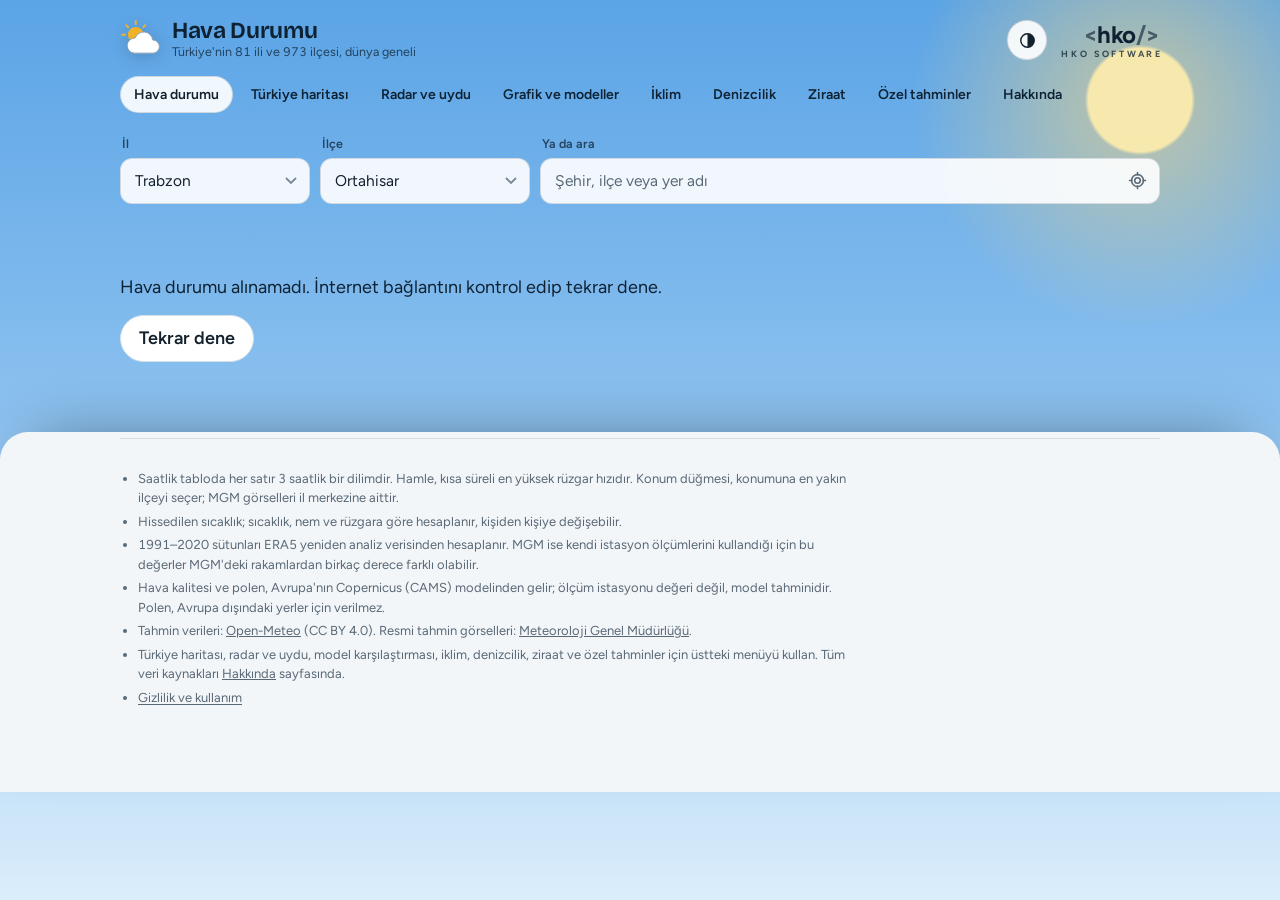
==== commit 13a7103b: "MGM benzeri çok sayfalı yapı: Türkiye haritası, radar ve uydu, grafik ve modeller, iklim, denizcilik" ====
--- a/index.html
+++ b/index.html
@@ -15,367 +15,8 @@
   // Seçilen tema (Sistem / Açık / Koyu) sayfa çizilmeden uygulanır, ekran bir an yanıp sönmesin
   try { const t = JSON.parse(localStorage.getItem('hava.tema')); if (t === 'light' || t === 'dark') document.documentElement.dataset.theme = t; } catch (e) {}
 </script>
-<meta name="description" content="81 il ve 973 ilçe için anlık hava, saatlik ve 14 güne kadar tahmin, hava kalitesi, polen, güneş ve ay, geçmiş yıllarla karşılaştırma ve MGM resmi tahmini.">
-<style>
-/* Yazı tipleri sitenin içinden yüklenir (SIL Open Font License, fonts/ klasörü) — üçüncü taraf istek yok */
-@font-face {
-  font-family: 'Figtree';
-  font-style: normal;
-  font-weight: 400 700;
-  font-display: swap;
-  src: url(fonts/figtree-400-700-latin-ext.woff2) format('woff2');
-  unicode-range: U+0100-02BA, U+02BD-02C5, U+02C7-02CC, U+02CE-02D7, U+02DD-02FF, U+0304, U+0308, U+0329, U+1D00-1DBF, U+1E00-1E9F, U+1EF2-1EFF, U+2020, U+20A0-20AB, U+20AD-20C4, U+2113, U+2C60-2C7F, U+A720-A7FF;
-}
-@font-face {
-  font-family: 'Figtree';
-  font-style: normal;
-  font-weight: 400 700;
-  font-display: swap;
-  src: url(fonts/figtree-400-700-latin.woff2) format('woff2');
-  unicode-range: U+0000-00FF, U+0131, U+0152-0153, U+02BB-02BC, U+02C6, U+02DA, U+02DC, U+0304, U+0308, U+0329, U+2000-206F, U+20AC, U+2122, U+2191, U+2193, U+2212, U+2215, U+FEFF, U+FFFD;
-}
-@font-face {
-  font-family: 'Bricolage Grotesque';
-  font-style: normal;
-  font-weight: 200 800;
-  font-stretch: 75% 100%;
-  font-display: swap;
-  src: url(fonts/bricolage-grotesque-latin-ext.woff2) format('woff2');
-  unicode-range: U+0100-02BA, U+02BD-02C5, U+02C7-02CC, U+02CE-02D7, U+02DD-02FF, U+0304, U+0308, U+0329, U+1D00-1DBF, U+1E00-1E9F, U+1EF2-1EFF, U+2020, U+20A0-20AB, U+20AD-20C4, U+2113, U+2C60-2C7F, U+A720-A7FF;
-}
-@font-face {
-  font-family: 'Bricolage Grotesque';
-  font-style: normal;
-  font-weight: 200 800;
-  font-stretch: 75% 100%;
-  font-display: swap;
-  src: url(fonts/bricolage-grotesque-latin.woff2) format('woff2');
-  unicode-range: U+0000-00FF, U+0131, U+0152-0153, U+02BB-02BC, U+02C6, U+02DA, U+02DC, U+0304, U+0308, U+0329, U+2000-206F, U+20AC, U+2122, U+2191, U+2193, U+2212, U+2215, U+FEFF, U+FFFD;
-}
-
-/* Düzen: sayfanın üstü havaya göre değişen gökyüzü sahnesidir. Yer adı, sıcaklık ve özet kutusuz,
-   doğrudan gökyüzüne yazılır; yazı rengi gökyüzüne göre koyu ya da beyaz olur (--on, JS ayarlar).
-   Ayrıntılar altta, gökyüzünün üstüne çıkan tek parça bir yüzeydedir ("sayfa");
-   bölümler kutularla değil boşluk ve ince çizgilerle ayrılır. */
-:root {
-  --paper: #F3F6F9; --panel-solid: #FFFFFF; --fg: #13212C; --muted: #5A6976; --line: #D8E0E7; --head: #E8EEF3;
-  --brand: #2F6BFF; --warm: #B86F00; --cold: #2563B8;
-  --field: rgba(255, 255, 255, .9); --field-line: rgba(10, 30, 50, .14);
-  --on: #0E2233; --on-muted: rgba(14, 34, 51, .74); --on-line: rgba(14, 34, 51, .2); --on-shadow: none;
-  --font-ui: "Figtree", "Segoe UI", system-ui, -apple-system, sans-serif;
-  --font-display: "Bricolage Grotesque", "Figtree", "Segoe UI", system-ui, sans-serif;
-}
-@media (prefers-color-scheme: dark) {
-  :root:not([data-theme="light"]) {
-    --paper: #0F151C; --panel-solid: #18212B; --fg: #E6ECF1; --muted: #8E9DAB; --line: #243241; --head: #1B2531;
-    --brand: #7AA3FF; --warm: #F2B13C; --cold: #72AEF0; --field: rgba(16, 23, 31, .8); --field-line: rgba(255, 255, 255, .14);
-    color-scheme: dark;
-  }
-}
-:root[data-theme="dark"] {
-  --paper: #0F151C; --panel-solid: #18212B; --fg: #E6ECF1; --muted: #8E9DAB; --line: #243241; --head: #1B2531;
-  --brand: #7AA3FF; --warm: #F2B13C; --cold: #72AEF0; --field: rgba(16, 23, 31, .8); --field-line: rgba(255, 255, 255, .14);
-  color-scheme: dark;
-}
-
-* { box-sizing: border-box; }
-[hidden] { display: none !important; }
-html { -webkit-text-size-adjust: 100%; }
-body { margin: 0; color: var(--fg); font-family: var(--font-ui); font-size: 15.5px; line-height: 1.5; background: #9CC3E6; font-variant-numeric: tabular-nums; }
-button, select, input { font: inherit; color: inherit; }
-:focus-visible { outline: 2px solid var(--brand); outline-offset: 2px; }
-.wrap { max-width: 1080px; margin: 0 auto; padding-left: max(20px, env(safe-area-inset-left, 0px)); padding-right: max(20px, env(safe-area-inset-right, 0px)); }
-
-/* ---------- Gökyüzü sahnesi (arka plan) ---------- */
-.scene { position: fixed; inset: 0; z-index: -1; overflow: hidden; background: linear-gradient(180deg, var(--s1, #5BA4E6), var(--s2, #9CCBF2) 62%, var(--s3, #DCEEFB)); }
-.scene > * { position: absolute; inset: 0; opacity: 0; transition: opacity .8s ease; }
-.scene .sun { inset: auto; width: 520px; height: 520px; right: -120px; top: -160px; border-radius: 50%;
-  background: radial-gradient(circle, rgba(255, 236, 170, .95) 0 14%, rgba(255, 214, 120, .45) 15%, rgba(255, 210, 120, 0) 62%); }
-.scene .moon { inset: auto; width: 110px; height: 110px; right: 12%; top: 70px; border-radius: 50%;
-  box-shadow: 22px 12px 0 0 #E8EEF8; filter: drop-shadow(0 0 28px rgba(220, 230, 255, .35)); }
-.scene .stars { background-image:
-  radial-gradient(1.4px 1.4px at 8% 12%, #fff 98%, transparent), radial-gradient(1px 1px at 22% 30%, #dfe7ff 98%, transparent),
-  radial-gradient(1.2px 1.2px at 35% 8%, #fff 98%, transparent), radial-gradient(1px 1px at 48% 22%, #cfdbff 98%, transparent),
-  radial-gradient(1.6px 1.6px at 61% 6%, #fff 98%, transparent), radial-gradient(1px 1px at 73% 26%, #fff 98%, transparent),
-  radial-gradient(1.3px 1.3px at 86% 14%, #e6ecff 98%, transparent), radial-gradient(1px 1px at 92% 34%, #fff 98%, transparent),
-  radial-gradient(1px 1px at 15% 44%, #fff 98%, transparent), radial-gradient(1.2px 1.2px at 55% 40%, #fff 98%, transparent);
-  background-size: 640px 420px; }
-.scene .clouds { background-repeat: repeat-x; background-size: 1400px 380px; background-position: 0 40px;
-  background-image: url("data:image/svg+xml,%3Csvg xmlns='http://www.w3.org/2000/svg' width='1400' height='380'%3E%3Cg fill='%23fff'%3E%3Cellipse cx='160' cy='120' rx='150' ry='46'/%3E%3Cellipse cx='240' cy='92' rx='92' ry='60'/%3E%3Cellipse cx='120' cy='96' rx='70' ry='44'/%3E%3Cellipse cx='760' cy='70' rx='170' ry='40'/%3E%3Cellipse cx='840' cy='46' rx='96' ry='52'/%3E%3Cellipse cx='1180' cy='200' rx='190' ry='50'/%3E%3Cellipse cx='1250' cy='168' rx='104' ry='62'/%3E%3Cellipse cx='520' cy='290' rx='160' ry='38'/%3E%3Cellipse cx='590' cy='266' rx='80' ry='44'/%3E%3C/g%3E%3C/svg%3E");
-  animation: drift 160s linear infinite; }
-.scene .clouds.c2 { background-size: 1900px 520px; background-position: 300px 180px; animation-duration: 260s; filter: blur(2px); }
-.scene .rain { background-image: repeating-linear-gradient(104deg, rgba(220, 235, 255, 0) 0 9px, rgba(220, 235, 255, .32) 9px 10px, rgba(220, 235, 255, 0) 10px 22px);
-  background-size: 220px 220px; animation: fall .5s linear infinite; }
-.scene .snow { background-image:
-  radial-gradient(3px 3px at 20px 30px, #fff 98%, transparent), radial-gradient(2px 2px at 90px 120px, #fff 98%, transparent),
-  radial-gradient(3.5px 3.5px at 160px 60px, #fff 98%, transparent), radial-gradient(2.5px 2.5px at 60px 180px, #fff 98%, transparent);
-  background-size: 200px 220px; animation: snow 9s linear infinite; }
-.scene .fog { background: linear-gradient(180deg, rgba(255, 255, 255, 0) 30%, rgba(235, 240, 245, .55) 65%, rgba(235, 240, 245, .8)); }
-.scene .flash { background: rgba(255, 255, 255, .55); animation: flash 7s infinite; }
-@keyframes drift { to { background-position-x: -1400px; } }
-@keyframes fall { to { background-position: -50px 220px; } }
-@keyframes snow { to { background-position: 30px 440px; } }
-@keyframes flash { 0%, 92%, 95%, 100% { opacity: 0; } 93%, 96% { opacity: .6; } }
-
-.scene[data-k="clear"][data-d="1"] .sun, .scene[data-k="partly"][data-d="1"] .sun { opacity: 1; }
-.scene[data-d="0"] .stars { opacity: 1; }
-.scene[data-k="clear"][data-d="0"] .moon, .scene[data-k="partly"][data-d="0"] .moon { opacity: 1; }
-.scene[data-k="partly"] .clouds.c1 { opacity: .8; }
-.scene[data-k="cloud"] .clouds, .scene[data-k="fog"] .clouds, .scene[data-k="drizzle"] .clouds,
-.scene[data-k="rain"] .clouds, .scene[data-k="snow"] .clouds, .scene[data-k="thunder"] .clouds { opacity: .55; }
-.scene[data-d="0"] .clouds { filter: brightness(.45); }
-.scene[data-d="0"]:not([data-k="clear"]):not([data-k="partly"]) .stars { opacity: .25; }
-.scene[data-k="rain"] .rain, .scene[data-k="thunder"] .rain { opacity: 1; }
-.scene[data-k="drizzle"] .rain { opacity: .5; }
-.scene[data-k="snow"] .snow { opacity: 1; }
-.scene[data-k="fog"] .fog { opacity: 1; }
-.scene[data-k="thunder"] .flash { opacity: 1; }
-@media (prefers-reduced-motion: reduce) {
-  .scene .clouds, .scene .rain, .scene .snow, .scene .flash { animation: none; }
-  .scene[data-k="thunder"] .flash { opacity: 0; }
-}
-
-
-/* ---------- Gökyüzü bölümü: başlık, seçim, anlık durum ---------- */
-.skyarea { color: var(--on); padding-top: 18px; }
-.top { position: relative; z-index: 20; }
-.bar { display: flex; align-items: center; justify-content: space-between; gap: 12px; }
-.site { display: flex; align-items: center; gap: 10px; color: inherit; text-decoration: none; min-width: 0; }
-.site-ic { width: 42px; height: 42px; flex: none; filter: drop-shadow(0 3px 8px rgba(0, 0, 0, .16)); }
-.site-t { min-width: 0; }
-.site-t b { display: block; font-family: var(--font-display); font-size: 23px; font-weight: 650; letter-spacing: -.015em; line-height: 1.1; white-space: nowrap; }
-.site-t small { display: block; font-size: 12.5px; color: var(--on-muted); }
-.tools { display: flex; align-items: center; gap: 14px; flex: none; }
-.brand { display: flex; flex-direction: column; align-items: flex-end; gap: 2px; line-height: 1; user-select: none; }
-.brand .mark { font-size: 24px; font-weight: 700; letter-spacing: -.02em; }
-.brand .mark b { opacity: .62; }
-.brand .name { font-size: 9px; font-weight: 700; letter-spacing: .3em; margin-right: -.3em; color: var(--on-muted); }
-
-.pick { display: grid; grid-template-columns: 190px 210px minmax(0, 1fr); gap: 10px; margin-top: 20px; }
-.field { position: relative; display: flex; flex-direction: column; gap: 4px; min-width: 0; }
-.field label { font-size: 12.5px; font-weight: 600; color: var(--on-muted); padding-left: 2px; }
-select, .search input { width: 100%; height: 46px; border-radius: 12px; border: 1px solid var(--field-line); background-color: var(--field); color: var(--fg); padding: 0 14px; outline: none; min-width: 0;
-  -webkit-backdrop-filter: blur(10px); backdrop-filter: blur(10px); }
-select { padding-right: 32px; appearance: none; cursor: pointer;
-  background-image: url("data:image/svg+xml,%3Csvg xmlns='http://www.w3.org/2000/svg' width='12' height='8'%3E%3Cpath d='M1 1l5 5 5-5' fill='none' stroke='%23778899' stroke-width='1.8'/%3E%3C/svg%3E");
-  background-repeat: no-repeat; background-position: right 12px center; }
-.search input { padding-right: 46px; }
-.search input::placeholder { color: var(--muted); }
-select:focus, .search input:focus { border-color: var(--brand); }
-.locate { position: absolute; right: 5px; bottom: 5px; width: 36px; height: 36px; border: 0; border-radius: 9px; background: transparent; color: var(--muted); display: grid; place-items: center; cursor: pointer; }
-.locate:hover { color: var(--fg); background: var(--head); }
-.locate:disabled { opacity: .5; cursor: progress; }
-.locate svg { width: 19px; height: 19px; }
-.results { position: absolute; left: 0; right: 0; top: calc(100% + 6px); z-index: 10; list-style: none; margin: 0; padding: 6px; color: var(--fg);
-  background: var(--panel-solid); border: 1px solid var(--line); border-radius: 12px; box-shadow: 0 18px 40px -16px rgba(0, 0, 0, .45); }
-.results button { width: 100%; text-align: left; border: 0; background: transparent; padding: 9px 12px; border-radius: 8px; cursor: pointer; display: flex; flex-direction: column; }
-.results button:hover, .results button.on { background: var(--head); }
-.results .s { color: var(--muted); font-size: 13px; }
-.results .empty { padding: 9px 12px; color: var(--muted); }
-
-.favs { display: flex; flex-wrap: wrap; gap: 6px; align-items: center; margin-top: 12px; }
-.favs .lbl { font-size: 12.5px; font-weight: 600; color: var(--on-muted); padding-right: 4px; }
-.chip { display: inline-flex; align-items: center; border: 1px solid var(--field-line); background: var(--field); color: var(--fg); border-radius: 999px; overflow: hidden; }
-.chip button { border: 0; background: transparent; cursor: pointer; padding: 6px 4px 6px 13px; font-size: 13.5px; font-weight: 600; }
-.chip button.x { padding: 6px 11px 6px 6px; color: var(--muted); font-weight: 400; }
-.chip button.x:hover { color: var(--fg); }
-.chip.on { border-color: var(--brand); box-shadow: inset 0 0 0 1px var(--brand); }
-
-.ic-btn { width: 40px; height: 40px; flex: none; border: 1px solid var(--field-line); border-radius: 50%; background: var(--field); color: var(--fg); display: grid; place-items: center; cursor: pointer;
-  -webkit-backdrop-filter: blur(10px); backdrop-filter: blur(10px); }
-.ic-btn:hover { border-color: var(--brand); }
-.ic-btn svg { width: 19px; height: 19px; }
-.ic-btn[aria-pressed="true"] { color: #D99A00; }
-.ic-btn[aria-pressed="true"] svg path { fill: currentColor; }
-
-/* Anlık durum: sayfanın en önemli yeri; büyük sıcaklık ve tek cümlelik özet */
-.now { padding: 40px 0 44px; text-shadow: var(--on-shadow); }
-.now .head { display: flex; justify-content: space-between; align-items: flex-start; gap: 14px; }
-.now .acts { display: flex; gap: 8px; text-shadow: none; }
-.now h1 { margin: 0; font-family: var(--font-display); font-size: clamp(32px, 5vw, 46px); font-weight: 650; letter-spacing: -.025em; line-height: 1.04; text-wrap: balance; }
-.now .sub { margin: 6px 0 0; color: var(--on-muted); font-size: 15px; }
-.now .main { display: flex; align-items: center; flex-wrap: wrap; gap: 10px 30px; margin-top: 22px; }
-.now .temp { font-family: var(--font-display); font-weight: 300; font-size: clamp(112px, 19vw, 184px); font-variation-settings: "opsz" 96; font-stretch: 86%; line-height: .8; letter-spacing: -.06em; margin-left: -.05em; }
-.now .temp sup { font-size: .3em; font-weight: 400; vertical-align: top; position: relative; top: .22em; margin-left: .08em; letter-spacing: 0; }
-.now .cond { display: flex; flex-direction: column; gap: 3px; flex: 1 1 170px; min-width: 0; }
-.now .cond .ci { display: flex; align-items: center; gap: 10px; margin-bottom: 4px; }
-.now .cond svg { width: 58px; height: 58px; filter: drop-shadow(0 2px 6px rgba(0, 0, 0, .15)); }
-.now .cond .t { font-family: var(--font-display); font-size: 27px; font-weight: 600; letter-spacing: -.015em; line-height: 1.1; }
-.now .cond .f { color: var(--on-muted); font-size: 15px; }
-.now .cond .f b { color: var(--on); font-weight: 700; }
-.sum { margin: 28px 0 0; max-width: 34em; font-family: var(--font-display); font-size: clamp(20px, 2.5vw, 25px); font-weight: 500; line-height: 1.32; letter-spacing: -.01em; text-wrap: pretty; }
-.stats { display: flex; flex-wrap: wrap; gap: 14px 36px; margin: 28px 0 0; padding-top: 18px; border-top: 1px solid var(--on-line); }
-.stats dt { font-size: 13px; color: var(--on-muted); }
-.stats dd { margin: 2px 0 0; font-size: 19px; font-weight: 650; white-space: nowrap; }
-.stats dd small { font-size: 13px; font-weight: 500; color: var(--on-muted); }
-.stats .wd svg { color: currentColor; width: 16px; height: 16px; }
-.now .upd { margin: 18px 0 0; font-size: 13px; line-height: 1.6; color: var(--on-muted); }
-.link { border: 0; background: none; padding: 0; color: inherit; font-weight: 700; cursor: pointer; text-decoration: underline; text-underline-offset: 2px; }
-.stale { display: inline-block; margin: 18px 0 0; padding: 8px 12px; border-radius: 10px; background: #FFD36B; color: #2A1C00; font-size: 14px; text-shadow: none; }
-.now.state { padding: 70px 0; font-size: 18px; }
-.now.state p { margin: 0 0 14px; }
-
-/* ---------- Ayrıntılar: gökyüzünün üstüne çıkan tek parça yüzey ---------- */
-.sheet { position: relative; z-index: 1; background: var(--paper); border-radius: 28px 28px 0 0; box-shadow: 0 -24px 60px -36px rgba(0, 0, 0, .45); min-height: 40vh; }
-.sheet > .wrap { padding-top: 6px; padding-bottom: 36px; }
-.sec { padding: 38px 0; border-top: 1px solid var(--line); }
-#details > .sec:first-child { border-top: 0; }
-.sec h2, .card h2 { margin: 0; font-family: var(--font-display); font-size: 25px; font-weight: 650; letter-spacing: -.02em; line-height: 1.15; }
-.sec .note { margin: 6px 0 18px; color: var(--muted); font-size: 14px; max-width: 74ch; }
-
-/* Hava kalitesi | polen | güneş ve ay: ince çizgilerle ayrılmış üç sütun */
-.band { display: grid; grid-template-columns: 1fr 1fr 1.3fr; }
-.card { display: flex; flex-direction: column; gap: 12px; padding: 0 28px; border-left: 1px solid var(--line); min-width: 0; }
-.card:first-child { padding-left: 0; border-left: 0; }
-.card:last-child { padding-right: 0; }
-.card h2 { font-size: 21px; }
-.card .src { margin: auto 0 0; padding-top: 4px; color: var(--muted); font-size: 12.5px; }
-.card .muted { color: var(--muted); font-size: 14px; margin: 0; }
-.aqi { display: flex; align-items: center; gap: 16px; }
-.aqi .n { font-family: var(--font-display); font-size: 54px; font-weight: 400; line-height: .9; letter-spacing: -.03em; min-width: 62px; }
-.aqi .lv { font-weight: 700; font-size: 16px; display: flex; align-items: center; gap: 7px; }
-.aqi .lv i, .pol i { width: 10px; height: 10px; border-radius: 50%; display: inline-block; flex: none; }
-.aqi p { margin: 2px 0 0; font-size: 13.5px; color: var(--muted); line-height: 1.4; }
-.meter { height: 6px; border-radius: 99px; background: linear-gradient(90deg, #50C878 0 16.67%, #B5D33D 16.67% 33.33%, #F0C419 33.33% 50%, #F08A24 50% 66.67%, #E0453A 66.67% 83.33%, #8E3AA8 83.33%); position: relative; margin: 4px 0; }
-.meter b { position: absolute; top: -5px; width: 4px; height: 16px; border-radius: 2px; background: var(--fg); box-shadow: 0 0 0 2px var(--paper); transform: translateX(-2px); }
-.kv { display: grid; grid-template-columns: 1fr 1fr; gap: 10px 18px; margin: 0; }
-.kv dt { color: var(--muted); font-size: 13px; }
-.kv dd { margin: 1px 0 0; font-size: 17px; font-weight: 650; white-space: nowrap; }
-.kv dd small { font-size: 13px; color: var(--muted); font-weight: 400; }
-.pol { list-style: none; margin: 0; padding: 0; display: grid; gap: 0; }
-.pol li { display: flex; align-items: center; justify-content: space-between; gap: 8px; font-size: 14.5px; padding: 6px 0; border-top: 1px solid var(--line); }
-.pol li:first-child { border-top: 0; }
-.pol li span:last-child { display: inline-flex; align-items: center; gap: 6px; color: var(--muted); font-size: 13.5px; }
-.sky { display: grid; grid-template-columns: auto 1fr; gap: 14px 18px; align-items: center; }
-.sky svg { display: block; }
-.sky dl { margin: 0; display: grid; gap: 5px; }
-.sky dl div { display: flex; justify-content: space-between; gap: 10px; font-size: 14px; }
-.sky dt { color: var(--muted); white-space: nowrap; }
-.sky dd { margin: 0; font-weight: 650; white-space: nowrap; text-align: right; }
-.arc-bg { fill: none; stroke: var(--line); stroke-width: 2; stroke-dasharray: 4 4; }
-.arc-done { fill: none; stroke: #F2B227; stroke-width: 2.5; stroke-linecap: round; }
-.hz { stroke: var(--muted); stroke-opacity: .5; }
-
-/* MGM resmi görselleri */
-.mgm { display: flex; flex-wrap: wrap; align-items: center; gap: 14px 28px; }
-.mgm .txt { flex: 1 1 240px; }
-.mgm p { margin: 4px 0 0; color: var(--muted); font-size: 14px; }
-.mgm .imgs { display: flex; gap: 10px; flex-wrap: wrap; background: #fff; padding: 8px; border-radius: 12px; border: 1px solid var(--line); }
-.mgm img { display: block; max-width: 100%; height: auto; }
-
-/* 48 saatlik grafik */
-.chart-wrap { overflow-x: auto; position: relative; margin: 0 -4px; padding: 0 4px; }
-.chart { display: block; }
-.chart text { font-family: var(--font-ui); font-size: 11.5px; fill: var(--muted); }
-.chart .tv { fill: var(--fg); font-size: 12.5px; font-weight: 600; }
-.chart .dl { font-family: var(--font-display); font-weight: 650; font-size: 13px; fill: var(--fg); }
-.chart .grid { stroke: var(--line); }
-.chart .tl { fill: none; stroke: var(--warm); stroke-width: 2; stroke-linejoin: round; stroke-linecap: round; }
-.chart .bar { fill: var(--cold); }
-.chart .hit { fill: transparent; }
-.chart .hl { stroke: var(--fg); stroke-opacity: .3; }
-.chart .dot { fill: var(--warm); stroke: var(--paper); stroke-width: 2; }
-.tip { position: absolute; pointer-events: none; background: var(--panel-solid); border: 1px solid var(--line); border-radius: 10px; padding: 8px 11px; font-size: 13px; line-height: 1.5; box-shadow: 0 12px 30px -14px rgba(0, 0, 0, .5); white-space: nowrap; z-index: 2; }
-.tip b { display: block; }
-.tip span { font-weight: 650; }
-
-/* Tablolar */
-.tbl-wrap { overflow-x: auto; margin: 0 -4px; padding: 0 4px; }
-table { width: 100%; border-collapse: collapse; min-width: 760px; }
-#h-gun ~ .tbl-wrap table { min-width: 960px; }
-#h-gun ~ .tbl-wrap th, #h-gun ~ .tbl-wrap td { padding-left: 7px; padding-right: 7px; }
-th, td { padding: 11px 10px; text-align: center; white-space: nowrap; }
-th { font-size: 12.5px; font-weight: 600; color: var(--muted); border-bottom: 1px solid var(--line); vertical-align: bottom; line-height: 1.25; }
-th small { display: block; font-weight: 400; }
-tr.grp th { border-bottom: 1px solid var(--line); }
-td { border-top: 1px solid var(--line); font-size: 15px; }
-tbody tr:first-child td { border-top: 0; }
-td.l, th.l { text-align: left; }
-td.ev { font-size: 14.5px; }
-td.ev span { display: inline-flex; align-items: center; gap: 8px; }
-td.ev svg { width: 30px; height: 30px; flex: none; }
-th.pg, td.past { background: color-mix(in srgb, var(--fg) 4.5%, transparent); }
-td.past { font-size: 14px; }
-td.past em { font-style: normal; color: var(--muted); font-size: 12px; margin-left: 5px; }
-tr.dayrow td { font-family: var(--font-display); font-weight: 650; font-size: 15px; padding: 20px 10px 8px; }
-tr.cur td { background: color-mix(in srgb, var(--brand) 8%, transparent); }
-tr.cur td:first-child { box-shadow: inset 3px 0 0 var(--brand); }
-.wd { display: inline-flex; align-items: center; gap: 5px; }
-.wd svg { width: 15px; height: 15px; color: var(--muted); }
-.day1 { font-weight: 600; }
-.day1 small { display: block; font-weight: 400; color: var(--muted); font-size: 12.5px; }
-.c-lo { color: var(--cold); } .c-hi { color: var(--warm); }
-.more { margin-top: 16px; }
-.btn { border: 1px solid var(--line); background: var(--panel-solid); color: var(--fg); border-radius: 999px; padding: 9px 18px; font-weight: 600; cursor: pointer; }
-.btn:hover { border-color: var(--brand); }
-
-.notes { padding: 26px 0 0; border-top: 1px solid var(--line); color: var(--muted); font-size: 13px; }
-.notes ul { margin: 0; padding-left: 18px; }
-.notes li { margin: 4px 0; max-width: 90ch; }
-.notes a { color: inherit; }
-
-.toast { position: fixed; left: 50%; bottom: 24px; transform: translateX(-50%); background: var(--panel-solid); color: var(--fg); border: 1px solid var(--line); border-radius: 12px; padding: 10px 14px; box-shadow: 0 16px 40px -14px rgba(0, 0, 0, .55); z-index: 50; font-size: 14px; display: flex; gap: 12px; align-items: center; max-width: calc(100vw - 32px); }
-.toast a { color: var(--brand); font-weight: 600; }
-
-/* Hava ikonları */
-.wi .sun { fill: #F2B227; }
-.wi .moon { fill: #C9D4E3; }
-.wi .cloud { fill: #FFFFFF; stroke: #8FA2B6; stroke-width: 1.5; }
-.wi .cloud.dark { fill: #AAB7C6; stroke: #7C8EA1; }
-.wi .drop { stroke: #3B7BEA; stroke-width: 2; stroke-linecap: round; }
-.wi .flake { fill: #7FB2EE; }
-.wi .bolt { fill: #F2B227; }
-.wi .fog { stroke: #9AA8B8; stroke-width: 2.2; stroke-linecap: round; }
-
-/* Gizlilik ve kullanım penceresi */
-.legal-btn { border: 0; background: none; padding: 0; color: inherit; font: inherit; text-decoration: underline; text-underline-offset: 2px; cursor: pointer; }
-.legal-btn:hover { color: var(--fg); }
-dialog.legal { width: min(640px, calc(100vw - 32px)); max-height: calc(100vh - 48px); border: 1px solid var(--line); border-radius: 18px; padding: 0;
-  background: var(--panel-solid, var(--panel)); color: var(--fg); box-shadow: 0 30px 80px -20px rgba(0, 0, 0, .6); }
-dialog.legal::backdrop { background: rgba(0, 0, 0, .5); }
-dialog.legal .in { padding: 22px 24px 20px; overflow-y: auto; max-height: calc(100vh - 50px); }
-dialog.legal h2 { margin: 0 0 4px; font-size: 20px; }
-dialog.legal h3 { margin: 18px 0 6px; font-size: 15px; }
-dialog.legal p, dialog.legal li { font-size: 14px; line-height: 1.6; color: var(--fg); margin: 0 0 6px; }
-dialog.legal ul { margin: 0; padding-left: 18px; }
-dialog.legal .muted { color: var(--muted); font-size: 13px; }
-dialog.legal a { color: var(--brand, var(--accent)); }
-dialog.legal .close { position: sticky; top: 0; float: right; margin: -6px -8px 0 0; width: 36px; height: 36px; border: 0; border-radius: 10px; background: transparent; color: var(--muted); font-size: 20px; cursor: pointer; }
-dialog.legal .close:hover { color: var(--fg); background: color-mix(in srgb, var(--fg) 8%, transparent); }
-
-@media (max-width: 900px) {
-  .band { grid-template-columns: 1fr; }
-  .card { padding: 26px 0; border-left: 0; border-top: 1px solid var(--line); }
-  .card:first-child { padding-top: 0; border-top: 0; }
-  .card:last-child { padding-bottom: 0; }
-}
-@media (max-width: 640px) {
-  body { font-size: 15px; }
-  .skyarea { padding-top: 12px; }
-  .site-ic { width: 36px; height: 36px; }
-  .site-t b { font-size: 20px; }
-  .site-t small { display: none; }
-  .tools { gap: 8px; }
-  .ic-btn { width: 36px; height: 36px; }
-  .brand .mark { font-size: 18px; }
-  .brand .name { font-size: 7.5px; }
-  .pick { grid-template-columns: 1fr 1fr; margin-top: 16px; }
-  .search { grid-column: 1 / -1; }
-  .now { padding: 30px 0 34px; }
-  .now .main { flex-wrap: nowrap; gap: 18px; }
-  .now .temp { font-size: clamp(92px, 27vw, 120px); }
-  .now .cond svg { width: 44px; height: 44px; }
-  .now .cond .f { font-size: 14px; }
-  .now .cond .t { font-size: 21px; }
-  .stats { gap: 12px 20px; }
-  .stats > div { flex: 1 1 40%; }
-  .sheet { border-radius: 22px 22px 0 0; }
-  .sec { padding: 30px 0; }
-  .sec h2 { font-size: 22px; }
-  .sky { grid-template-columns: 1fr; }
-}
-
-</style>
+<meta name="description" content="81 il ve 973 ilçe için anlık hava, saatlik ve 14 güne kadar tahmin, Türkiye haritası, radar ve uydu, model karşılaştırması, iklim, denizcilik, ziraat, hava kalitesi ve polen.">
+<link rel="stylesheet" href="assets/site.css">
 </head>
 <body>
 <div class="scene" id="scene" data-k="clear" data-d="1" aria-hidden="true">
@@ -404,6 +45,7 @@
         </div>
       </div>
     </header>
+    <nav class="nav" id="nav" aria-label="Site bölümleri"></nav>
     <div class="pick">
       <div class="field f-il"><label for="il">İl</label><select id="il"></select></div>
       <div class="field f-ilce"><label for="ilce">İlçe</label><select id="ilce"></select></div>
@@ -429,6 +71,7 @@
       <li>1991–2020 sütunları ERA5 yeniden analiz verisinden hesaplanır. MGM ise kendi istasyon ölçümlerini kullandığı için bu değerler MGM'deki rakamlardan birkaç derece farklı olabilir.</li>
       <li>Hava kalitesi ve polen, Avrupa'nın Copernicus (CAMS) modelinden gelir; ölçüm istasyonu değeri değil, model tahminidir. Polen, Avrupa dışındaki yerler için verilmez.</li>
       <li>Tahmin verileri: <a href="https://open-meteo.com/" target="_blank" rel="noopener">Open-Meteo</a> (CC BY 4.0). Resmi tahmin görselleri: <a href="https://www.mgm.gov.tr/" target="_blank" rel="noopener">Meteoroloji Genel Müdürlüğü</a>.</li>
+      <li>Türkiye haritası, radar ve uydu, model karşılaştırması, iklim, denizcilik, ziraat ve özel tahminler için üstteki menüyü kullan. Tüm veri kaynakları <a href="hakkinda.html#kaynaklar">Hakkında</a> sayfasında.</li>
       <li><button type="button" class="legal-btn" data-legal>Gizlilik ve kullanım</button></li>
     </ul>
     </footer>
@@ -481,104 +124,12 @@
 })();
 </script>
 
+<script src="assets/ililce.js"></script>
+<script src="assets/ortak.js"></script>
 <script>
-const ILILCE = [{"ad":"Adana","lat":36.9862,"lon":35.3253,"ilceler":[["Aladağ",37.5485,35.396],["Ceyhan",37.0247,35.8175],["Çukurova",36.9862,35.3253],["Feke",37.8145,35.9123],["İmamoğlu",37.2651,35.6572],["Karaisalı",37.2567,35.0589],["Karataş",36.5636,35.3821],["Kozan",37.4552,35.8157],["Pozantı",37.4278,34.8717],["Saimbeyli",37.9863,36.0906],["Sarıçam",37.1517,35.5077],["Seyhan",36.9875,35.3059],["Tufanbeyli",38.2633,36.2206],["Yumurtalık",36.7686,35.7894],["Yüreğir",36.9744,35.3592]]},{"ad":"Adıyaman","lat":37.7644,"lon":38.2763,"ilceler":[["Besni",37.6928,37.8611],["Çelikhan",38.0256,38.2366],["Gerger",38.0281,39.0342],["Gölbaşı",37.7836,37.6367],["Kahta",37.7855,38.6237],["Merkez",37.7644,38.2763],["Samsat",37.5819,38.4742],["Sincik",38.0365,38.6126],["Tut",37.7953,37.9161]]},{"ad":"Afyonkarahisar","lat":38.7567,"lon":30.5433,"ilceler":[["Başmakçı",37.8972,30.0117],["Bayat",38.9831,30.9247],["Bolvadin",38.7111,31.0486],["Çay",38.5917,31.0286],["Çobanlar",38.7014,30.7828],["Dazkırı",37.9186,29.8606],["Dinar",38.065,30.1656],["Emirdağ",39.0197,31.15],["Evciler",38.0414,29.8867],["Hocalar",38.5782,29.9677],["İhsaniye",39.0292,30.4164],["İscehisar",38.8619,30.7503],["Kızılören",38.2581,30.1517],["Merkez",38.7567,30.5433],["Sandıklı",38.4647,30.2695],["Sinanpaşa",38.7444,30.2428],["Sultandağı",38.5311,31.2281],["Şuhut",38.5311,30.5458]]},{"ad":"Ağrı","lat":39.7147,"lon":43.0401,"ilceler":[["Diyadin",39.5406,43.6713],["Doğubayazıt",39.5469,44.0842],["Eleşkirt",39.798,42.6757],["Hamur",39.6056,42.985],["Merkez",39.7147,43.0401],["Patnos",39.2249,42.8569],["Taşlıçay",39.6297,43.3688],["Tutak",39.5385,42.7659]]},{"ad":"Aksaray","lat":38.3725,"lon":34.0254,"ilceler":[["Ağaçören",38.8748,33.9167],["Eskil",38.4017,33.4131],["Gülağaç",38.3958,34.3458],["Güzelyurt",38.2772,34.3719],["Merkez",38.3725,34.0254],["Ortaköy",38.7373,34.0387],["Sarıyahşi",38.9835,33.8414],["Sultanhanı",38.2471,33.5496]]},{"ad":"Amasya","lat":40.6533,"lon":35.8331,"ilceler":[["Göynücek",40.3992,35.525],["Gümüşhacıköy",40.8731,35.2147],["Hamamözü",40.7848,35.0258],["Merkez",40.6533,35.8331],["Merzifon",40.8733,35.4631],["Suluova",40.8313,35.6479],["Taşova",40.7597,36.3225]]},{"ad":"Ankara","lat":39.9199,"lon":32.8543,"ilceler":[["Akyurt",40.1351,33.0861],["Altındağ",39.9667,32.9225],["Ayaş",40.0193,32.3322],["Bala",39.5542,33.1234],["Beypazarı",40.1675,31.9211],["Çamlıdere",40.4896,32.475],["Çankaya",39.9179,32.8627],["Çubuk",40.2386,33.0322],["Elmadağ",39.9208,33.2308],["Etimesgut",39.9533,32.6328],["Evren",39.024,33.8063],["Gölbaşı",39.7904,32.809],["Güdül",40.2105,32.2455],["Haymana",39.4321,32.4973],["Kahramankazan",40.2317,32.6839],["Kalecik",40.0972,33.4083],["Keçiören",40.0013,32.8724],["Kızılcahamam",40.4697,32.6506],["Mamak",39.9404,32.9101],["Nallıhan",40.1859,31.3518],["Polatlı",39.5772,32.1413],["Pursaklar",40.032,32.8953],["Sincan",39.9723,32.5841],["Şereflikoçhisar",38.9393,33.5386],["Yenimahalle",39.9779,32.8015]]},{"ad":"Antalya","lat":36.9081,"lon":30.6956,"ilceler":[["Akseki",37.0486,31.79],["Aksu",36.9411,30.824],["Alanya",36.5438,31.9998],["Demre",36.2444,29.985],["Döşemealtı",37.0233,30.6025],["Elmalı",36.7358,29.9178],["Finike",36.295,30.1406],["Gazipaşa",36.2694,32.3179],["Gündoğmuş",36.8111,32],["İbradı",37.0969,31.5992],["Kaş",36.2018,29.6377],["Kemer",36.5978,30.5606],["Kepez",36.9158,30.7078],["Konyaaltı",36.8664,30.6303],["Korkuteli",37.065,30.1957],["Kumluca",36.3703,30.2869],["Manavgat",36.7867,31.4409],["Muratpaşa",36.8916,30.765],["Serik",36.9175,31.1046]]},{"ad":"Ardahan","lat":41.1087,"lon":42.7022,"ilceler":[["Çıldır",41.1253,43.1365],["Damal",41.3415,42.8368],["Göle",40.7875,42.606],["Hanak",41.2334,42.8404],["Merkez",41.1087,42.7022],["Posof",41.5111,42.7292]]},{"ad":"Artvin","lat":41.1816,"lon":41.8217,"ilceler":[["Ardanuç",41.1195,42.0688],["Arhavi",41.3512,41.3046],["Borçka",41.3579,41.6658],["Hopa",41.3905,41.4197],["Kemalpaşa",41.4834,41.5275],["Merkez",41.1816,41.8217],["Murgul",41.2805,41.5644],["Şavşat",41.2534,42.3553],["Yusufeli",40.8204,41.5374]]},{"ad":"Aydın","lat":37.845,"lon":27.8396,"ilceler":[["Bozdoğan",37.6713,28.3139],["Buharkent",37.964,28.7427],["Çine",37.6127,28.0591],["Didim",37.385,27.2564],["Efeler",37.845,27.8396],["Germencik",37.8706,27.6028],["İncirliova",37.8522,27.7236],["Karacasu",37.7282,28.6057],["Karpuzlu",37.5586,27.8353],["Koçarlı",37.7611,27.7058],["Köşk",37.8533,28.0517],["Kuşadası",37.8601,27.2571],["Kuyucak",37.9133,28.4592],["Nazilli",37.9163,28.3223],["Söke",37.7482,27.4061],["Sultanhisar",37.8899,28.1544],["Yenipazar",37.8233,28.1957]]},{"ad":"Balıkesir","lat":39.6492,"lon":27.8861,"ilceler":[["Altıeylül",39.6492,27.8861],["Ayvalık",39.3193,26.6934],["Balya",39.7486,27.5789],["Bandırma",40.3522,27.9767],["Bigadiç",39.3925,28.1311],["Burhaniye",39.5004,26.9727],["Dursunbey",39.586,28.6257],["Edremit",39.5961,27.0244],["Erdek",40.3996,27.7935],["Gömeç",39.3902,26.8413],["Gönen",40.1049,27.654],["Havran",39.5583,27.0983],["İvrindi",39.5839,27.4864],["Karesi",39.6492,27.8861],["Kepsut",39.6889,28.1522],["Manyas",40.0464,27.97],["Marmara",40.5863,27.5554],["Savaştepe",39.3832,27.6561],["Sındırgı",39.2413,28.1784],["Susurluk",39.9136,28.1578]]},{"ad":"Bartın","lat":41.6358,"lon":32.3375,"ilceler":[["Amasra",41.7463,32.3863],["Kurucaşile",41.8378,32.7162],["Merkez",41.6358,32.3375],["Ulus",41.5842,32.6414]]},{"ad":"Batman","lat":37.8874,"lon":41.1322,"ilceler":[["Beşiri",37.9157,41.2865],["Gercüş",37.5625,41.3775],["Hasankeyf",37.7061,41.4048],["Kozluk",38.1912,41.4778],["Merkez",37.8874,41.1322],["Sason",38.3277,41.4138]]},{"ad":"Bayburt","lat":40.2563,"lon":40.2229,"ilceler":[["Aydıntepe",40.3832,40.1427],["Demirözü",40.1602,39.8924],["Merkez",40.2563,40.2229]]},{"ad":"Bilecik","lat":40.1419,"lon":29.9793,"ilceler":[["Bozüyük",39.9078,30.0367],["Gölpazarı",40.2847,30.3172],["İnhisar",40.0493,30.3852],["Merkez",40.1419,29.9793],["Osmaneli",40.3572,30.0142],["Pazaryeri",39.9939,29.9042],["Söğüt",40.0143,30.1849],["Yenipazar",40.1783,30.52]]},{"ad":"Bingöl","lat":38.8847,"lon":40.4939,"ilceler":[["Adaklı",39.2262,40.4828],["Genç",38.7477,40.5534],["Karlıova",39.2904,41.0059],["Kiğı",39.3136,40.3503],["Merkez",38.8847,40.4939],["Solhan",38.9652,41.0544],["Yayladere",39.2261,40.0695],["Yedisu",39.4328,40.5337]]},{"ad":"Bitlis","lat":38.4012,"lon":42.1078,"ilceler":[["Adilcevaz",38.7991,42.7316],["Ahlat",38.7489,42.4801],["Güroymak",38.5758,42.0156],["Hizan",38.225,42.4183],["Merkez",38.4012,42.1078],["Mutki",38.4062,41.9202],["Tatvan",38.4922,42.2827]]},{"ad":"Bolu","lat":40.7358,"lon":31.6061,"ilceler":[["Dörtdivan",40.7205,32.0631],["Gerede",40.8008,32.1969],["Göynük",40.4003,30.7883],["Kıbrıscık",40.4078,31.8519],["Mengen",40.9388,32.0764],["Merkez",40.7358,31.6061],["Mudurnu",40.473,31.2076],["Seben",40.4113,31.5736],["Yeniçağa",40.7711,32.0337]]},{"ad":"Burdur","lat":37.7203,"lon":30.2908,"ilceler":[["Ağlasun",37.6494,30.5342],["Altınyayla",36.9972,29.5458],["Bucak",37.4592,30.595],["Çavdır",37.155,29.6939],["Çeltikçi",37.5295,30.4803],["Gölhisar",37.1459,29.5088],["Karamanlı",37.373,29.8231],["Kemer",37.3522,30.0631],["Merkez",37.7203,30.2908],["Tefenni",37.3097,29.7754],["Yeşilova",37.5081,29.7547]]},{"ad":"Bursa","lat":40.1956,"lon":29.0601,"ilceler":[["Büyükorhan",39.771,28.8861],["Gemlik",40.4309,29.1597],["Gürsu",40.2188,29.1949],["Harmancık",39.6761,29.1553],["İnegöl",40.0781,29.5133],["İznik",40.4286,29.7211],["Karacabey",40.2132,28.3612],["Keles",39.9136,29.2294],["Kestel",40.1983,29.2124],["Mudanya",40.3752,28.8838],["Mustafakemalpaşa",40.0382,28.4087],["Nilüfer",40.214,28.9157],["Orhaneli",39.9033,28.9906],["Orhangazi",40.4892,29.3089],["Osmangazi",40.1967,29.0593],["Yenişehir",40.2644,29.6531],["Yıldırım",40.1885,29.1097]]},{"ad":"Çanakkale","lat":40.1555,"lon":26.4127,"ilceler":[["Ayvacık",39.6011,26.4047],["Bayramiç",39.8086,26.6098],["Biga",40.2281,27.2422],["Bozcaada",39.835,26.0697],["Çan",40.0333,27.0524],["Eceabat",40.1842,26.3574],["Ezine",39.7856,26.3408],["Gelibolu",40.4084,26.6717],["Gökçeada",40.2011,25.909],["Lapseki",40.3442,26.6856],["Merkez",40.1555,26.4127],["Yenice",39.9308,27.2581]]},{"ad":"Çankırı","lat":40.5999,"lon":33.6153,"ilceler":[["Atkaracalar",40.8159,33.0756],["Bayramören",40.9433,33.203],["Çerkeş",40.8116,32.8936],["Eldivan",40.5297,33.499],["Ilgaz",40.9251,33.6259],["Kızılırmak",40.3456,33.9864],["Korgun",40.7348,33.5184],["Kurşunlu",40.841,33.2603],["Merkez",40.5999,33.6153],["Orta",40.6242,33.1093],["Şabanözü",40.4825,33.2835],["Yapraklı",40.7578,33.7782]]},{"ad":"Çorum","lat":40.5489,"lon":34.9533,"ilceler":[["Alaca",40.1683,34.8425],["Bayat",40.6458,34.2614],["Boğazkale",40.0219,34.6095],["Dodurga",40.8549,34.807],["İskilip",40.7353,34.4739],["Kargı",41.1337,34.4874],["Laçin",40.7749,34.8807],["Mecitözü",40.52,35.2953],["Merkez",40.5489,34.9533],["Oğuzlar",40.7535,34.7028],["Ortaköy",40.2735,35.2518],["Osmancık",40.9782,34.8047],["Sungurlu",40.1675,34.3739],["Uğurludağ",40.4463,34.4526]]},{"ad":"Denizli","lat":37.7742,"lon":29.0875,"ilceler":[["Acıpayam",37.4239,29.3494],["Babadağ",37.8076,28.8566],["Baklan",37.9769,29.6086],["Bekilli",38.2311,29.4197],["Beyağaç",37.2353,28.8961],["Bozkurt",37.8242,29.6097],["Buldan",38.045,28.8306],["Çal",38.0836,29.3989],["Çameli",37.0761,29.3447],["Çardak",37.8269,29.6683],["Çivril",38.3014,29.7386],["Güney",38.1544,29.0678],["Honaz",37.7573,29.27],["Kale",37.4392,28.8453],["Merkezefendi",37.8054,29.0424],["Pamukkale",37.7912,29.1014],["Sarayköy",37.9245,28.9252],["Serinhisar",37.581,29.2664],["Tavas",37.5735,29.0706]]},{"ad":"Diyarbakır","lat":37.9136,"lon":40.2172,"ilceler":[["Bağlar",37.9138,40.2058],["Bismil",37.8451,40.6593],["Çermik",38.1354,39.445],["Çınar",37.7223,40.407],["Çüngüş",38.208,39.2855],["Dicle",38.3657,40.0645],["Eğil",38.2575,40.0744],["Ergani",38.269,39.7545],["Hani",38.4074,40.3858],["Hazro",38.249,40.7713],["Kayapınar",37.9373,40.1776],["Kocaköy",38.2889,40.4979],["Kulp",38.4975,41.0067],["Lice",38.4582,40.6389],["Silvan",38.1371,41.0082],["Sur",37.9135,40.2286],["Yenişehir",37.9415,40.138]]},{"ad":"Düzce","lat":40.8389,"lon":31.1639,"ilceler":[["Akçakoca",41.0894,31.1236],["Cumayeri",40.8739,30.9509],["Çilimli",40.8936,31.0492],["Gölyaka",40.7769,30.9959],["Gümüşova",40.8469,30.9411],["Kaynaşlı",40.7692,31.3221],["Merkez",40.8389,31.1639],["Yığılca",40.9598,31.4435]]},{"ad":"Edirne","lat":41.6772,"lon":26.556,"ilceler":[["Enez",40.7247,26.0825],["Havsa",41.549,26.8221],["İpsala",40.9211,26.3827],["Keşan",40.8552,26.6327],["Lalapaşa",41.8395,26.7356],["Meriç",41.1918,26.421],["Merkez",41.6772,26.556],["Süloğlu",41.769,26.91],["Uzunköprü",41.2691,26.686]]},{"ad":"Elazığ","lat":38.6743,"lon":39.2232,"ilceler":[["Ağın",38.9438,38.715],["Alacakaya",38.462,39.8623],["Arıcak",38.5634,40.1248],["Baskil",38.5687,38.8163],["Karakoçan",38.9518,40.0271],["Keban",38.7938,38.7352],["Kovancılar",38.7188,39.8627],["Maden",38.3867,39.6641],["Merkez",38.6743,39.2232],["Palu",38.6913,39.9198],["Sivrice",38.4422,39.3094]]},{"ad":"Erzincan","lat":39.7392,"lon":39.4901,"ilceler":[["Çayırlı",39.8077,40.028],["İliç",39.4565,38.5647],["Kemah",39.5961,39.0233],["Kemaliye",39.2629,38.4967],["Merkez",39.7392,39.4901],["Otlukbeli",39.97,40.0187],["Refahiye",39.8931,38.7661],["Tercan",39.7771,40.3778],["Üzümlü",39.71,39.7]]},{"ad":"Erzurum","lat":39.9086,"lon":41.2769,"ilceler":[["Aşkale",39.9208,40.695],["Aziziye",39.806,41.3827],["Çat",39.6064,40.9684],["Hınıs",39.3577,41.6925],["Horasan",40.0388,42.1637],["İspir",40.4798,40.9937],["Karaçoban",39.3436,42.0992],["Karayazı",39.696,42.1428],["Köprüköy",39.966,41.8684],["Narman",40.3445,41.8609],["Oltu",40.5395,41.9872],["Olur",40.8216,42.1305],["Palandöken",39.889,41.2805],["Pasinler",39.9798,41.67],["Pazaryolu",40.4114,40.7678],["Şenkaya",40.5565,42.3427],["Tekman",39.6411,41.5054],["Tortum",40.2889,41.541],["Uzundere",40.5322,41.5383],["Yakutiye",39.8982,41.2692]]},{"ad":"Eskişehir","lat":39.7767,"lon":30.5206,"ilceler":[["Alpu",39.769,30.9606],["Beylikova",39.6869,31.2056],["Çifteler",39.3831,31.0392],["Günyüzü",39.3835,31.81],["Han",39.1592,30.8614],["İnönü",39.8153,30.1455],["Mahmudiye",39.4978,30.9872],["Mihalgazi",40.0262,30.5771],["Mihalıççık",39.8659,31.4957],["Odunpazarı",39.7682,30.5354],["Sarıcakaya",40.0369,30.6268],["Seyitgazi",39.4447,30.6947],["Sivrihisar",39.4504,31.5341],["Tepebaşı",39.8109,30.5255]]},{"ad":"Gaziantep","lat":37.0594,"lon":37.3825,"ilceler":[["Araban",37.4267,37.689],["İslahiye",37.025,36.6306],["Karkamış",36.8345,37.9983],["Nizip",37.0097,37.7942],["Nurdağı",37.1682,36.7362],["Oğuzeli",36.9657,37.5134],["Şahinbey",37.0484,37.3437],["Şehitkamil",37.0796,37.38],["Yavuzeli",37.3177,37.5682]]},{"ad":"Giresun","lat":40.917,"lon":38.3874,"ilceler":[["Alucra",40.3202,38.7641],["Bulancak",40.938,38.2315],["Çamoluk",40.1273,38.7301],["Çanakçı",40.9114,38.9881],["Dereli",40.7389,38.4434],["Doğankent",40.8075,38.9172],["Espiye",40.947,38.703],["Eynesil",41.0644,39.1427],["Görele",41.0308,39.0031],["Güce",40.8932,38.7982],["Keşap",40.9103,38.5013],["Merkez",40.917,38.3874],["Piraziz",40.9518,38.124],["Şebinkarahisar",40.2886,38.4239],["Tirebolu",41.0069,38.8139],["Yağlıdere",40.8567,38.6204]]},{"ad":"Gümüşhane","lat":40.46,"lon":39.4718,"ilceler":[["Kelkit",40.1268,39.4342],["Köse",40.2069,39.6463],["Kürtün",40.6952,39.0947],["Merkez",40.46,39.4718],["Şiran",40.1906,39.1175],["Torul",40.5507,39.2834]]},{"ad":"Hakkari","lat":37.5744,"lon":43.7408,"ilceler":[["Çukurca",37.2481,43.6136],["Derecik",37.0836,44.3095],["Merkez",37.5744,43.7408],["Şemdinli",37.3051,44.5742],["Yüksekova",37.5736,44.2872]]},{"ad":"Hatay","lat":36.2066,"lon":36.1572,"ilceler":[["Altınözü",36.1155,36.2483],["Antakya",36.2066,36.1572],["Arsuz",36.413,35.8903],["Belen",36.4887,36.1949],["Defne",36.2066,36.1572],["Dörtyol",36.8392,36.2302],["Erzin",36.9535,36.1984],["Hassa",36.7994,36.5178],["İskenderun",36.5872,36.1735],["Kırıkhan",36.4994,36.3576],["Kumlu",36.3635,36.455],["Payas",36.756,36.2143],["Reyhanlı",36.2679,36.5675],["Samandağ",36.0875,35.9681],["Yayladağı",35.9025,36.0627]]},{"ad":"Iğdır","lat":39.9237,"lon":44.045,"ilceler":[["Aralık",39.8728,44.5192],["Karakoyunlu",39.9706,44.1768],["Merkez",39.9237,44.045],["Tuzluca",40.0387,43.6521]]},{"ad":"Isparta","lat":37.7644,"lon":30.5522,"ilceler":[["Aksu",37.7989,31.0711],["Atabey",37.9508,30.6386],["Eğirdir",37.8746,30.8504],["Gelendost",38.1208,31.0153],["Gönen",37.9564,30.5114],["Keçiborlu",37.9425,30.3022],["Merkez",37.7644,30.5522],["Senirkent",38.1044,30.5486],["Sütçüler",37.4974,30.9773],["Şarkikaraağaç",38.0794,31.3664],["Uluborlu",38.0782,30.4502],["Yalvaç",38.2956,31.1778],["Yenişarbademli",37.7078,31.3864]]},{"ad":"İstanbul","lat":41.0138,"lon":28.9497,"ilceler":[["Adalar",40.8678,29.1331],["Arnavutköy",41.1835,28.7402],["Ataşehir",40.9833,29.1167],["Avcılar",40.9827,28.7232],["Bağcılar",41.039,28.8567],["Bahçelievler",41.0023,28.8598],["Bakırköy",40.9894,28.8712],["Başakşehir",41.106,28.791],["Bayrampaşa",41.0523,28.8989],["Beşiktaş",41.0454,29.0099],["Beykoz",41.1439,29.0906],["Beylikdüzü",40.982,28.6399],["Beyoğlu",41.0369,28.9775],["Büyükçekmece",41.0207,28.585],["Çatalca",41.1407,28.4597],["Çekmeköy",41.0412,29.1784],["Esenler",41.0435,28.8762],["Esenyurt",41.027,28.6773],["Eyüpsultan",41.0588,28.923],["Fatih",41.0225,28.9408],["Gaziosmanpaşa",41.077,28.9001],["Güngören",41.0185,28.8836],["Kadıköy",41.1366,28.3642],["Kağıthane",41.0794,28.9647],["Kartal",40.9049,29.1886],["Küçükçekmece",40.991,28.7712],["Maltepe",40.9357,29.1551],["Pendik",40.8775,29.2725],["Sancaktepe",41.0024,29.2319],["Sarıyer",41.1667,29.05],["Silivri",41.0739,28.2464],["Sultanbeyli",40.9607,29.2707],["Sultangazi",41.1065,28.8685],["Şile",41.1789,29.6108],["Şişli",41.0605,28.9872],["Tuzla",40.8191,29.2983],["Ümraniye",41.0329,29.1014],["Üsküdar",41.0227,29.0137],["Zeytinburnu",40.9944,28.9042]]},{"ad":"İzmir","lat":38.4127,"lon":27.1384,"ilceler":[["Aliağa",38.7998,26.972],["Balçova",38.392,27.0426],["Bayındır",38.2174,27.6474],["Bayraklı",38.4672,27.1638],["Bergama",39.1207,27.1805],["Beydağ",38.0859,28.2084],["Bornova",38.4792,27.2399],["Buca",38.3983,27.1666],["Çeşme",38.3261,26.3057],["Çiğli",38.4965,27.0703],["Dikili",39.071,26.8902],["Foça",38.6703,26.7566],["Gaziemir",38.3239,27.1292],["Güzelbahçe",38.3604,26.8865],["Karabağlar",38.382,27.132],["Karaburun",38.6364,26.5109],["Karşıyaka",38.4577,27.1142],["Kemalpaşa",38.4262,27.4173],["Kınık",39.0872,27.3833],["Kiraz",38.2306,28.2044],["Konak",38.4,27.1],["Menderes",38.2496,27.1343],["Menemen",38.6075,27.0694],["Narlıdere",38.3939,27.0128],["Ödemiş",38.2278,27.9696],["Seferihisar",38.1975,26.8388],["Selçuk",37.9514,27.3685],["Tire",38.0888,27.7351],["Torbalı",38.182,27.335],["Urla",38.3229,26.764]]},{"ad":"Kahramanmaraş","lat":37.5847,"lon":36.9264,"ilceler":[["Afşin",38.2477,36.914],["Andırın",37.5776,36.3549],["Çağlayancerit",37.7452,37.2862],["Dulkadiroğlu",37.5384,36.9584],["Ekinözü",38.0597,37.1879],["Elbistan",38.2059,37.1983],["Göksun",38.021,36.4973],["Nurhak",37.9637,37.4405],["Onikişubat",37.5847,36.9264],["Pazarcık",37.4868,37.2996],["Türkoğlu",37.3865,36.8426]]},{"ad":"Karabük","lat":41.2049,"lon":32.6277,"ilceler":[["Eflani",41.4229,32.9576],["Eskipazar",40.943,32.5309],["Merkez",41.2049,32.6277],["Ovacık",41.0766,32.9199],["Safranbolu",41.2508,32.6942],["Yenice",41.1996,32.3313]]},{"ad":"Karaman","lat":37.1811,"lon":33.215,"ilceler":[["Ayrancı",37.3613,33.6883],["Başyayla",36.7534,32.6802],["Ermenek",36.6404,32.8918],["Kazımkarabekir",37.2303,32.9589],["Merkez",37.1811,33.215],["Sarıveliler",36.6976,32.6167]]},{"ad":"Kars","lat":40.5983,"lon":43.0855,"ilceler":[["Akyaka",40.7409,43.6143],["Arpaçay",40.8452,43.3275],["Digor",40.369,43.41],["Kağızman",40.1567,43.1342],["Merkez",40.5983,43.0855],["Sarıkamış",40.3277,42.587],["Selim",40.4577,42.7829],["Susuz",40.7791,43.1277]]},{"ad":"Kastamonu","lat":41.3781,"lon":33.7753,"ilceler":[["Abana",41.9786,34.011],["Ağlı",41.686,33.5538],["Araç",41.2422,33.3277],["Azdavay",41.6427,33.3],["Bozkurt",41.9577,34.0109],["Cide",41.8921,33.0044],["Çatalzeytin",41.9531,34.2163],["Daday",41.4787,33.4667],["Devrekani",41.603,33.8392],["Doğanyurt",42.0046,33.4603],["Hanönü",41.627,34.4667],["İhsangazi",41.2043,33.5545],["İnebolu",41.9789,33.7601],["Küre",41.8058,33.7116],["Merkez",41.3781,33.7753],["Pınarbaşı",41.6039,33.111],["Seydiler",41.62,33.7182],["Şenpazar",41.8089,33.2313],["Taşköprü",41.5098,34.2141],["Tosya",41.0155,34.0401]]},{"ad":"Kayseri","lat":38.7322,"lon":35.4853,"ilceler":[["Akkışla",39.0022,36.1738],["Bünyan",38.8463,35.8603],["Develi",38.3906,35.4922],["Felahiye",39.0906,35.5672],["Hacılar",38.6463,35.4494],["İncesu",38.6224,35.1826],["Kocasinan",38.7715,35.5725],["Melikgazi",38.75,35.45],["Özvatan",39.1069,35.6999],["Pınarbaşı",38.7229,36.3931],["Sarıoğlan",39.0769,35.9667],["Sarız",38.4792,36.499],["Talas",38.6908,35.5538],["Tomarza",38.4472,35.7992],["Yahyalı",38.1023,35.357],["Yeşilhisar",38.3523,35.0887]]},{"ad":"Kırıkkale","lat":39.8453,"lon":33.5064,"ilceler":[["Bahşılı",39.8002,33.437],["Balışeyh",39.9141,33.7233],["Çelebi",39.4642,33.5241],["Delice",39.9537,34.0259],["Karakeçili",39.5942,33.3778],["Keskin",39.6731,33.6136],["Merkez",39.8453,33.5064],["Sulakyurt",40.1573,33.716],["Yahşihan",39.8503,33.4529]]},{"ad":"Kırklareli","lat":41.7351,"lon":27.2252,"ilceler":[["Babaeski",41.4281,27.0966],["Demirköy",41.8241,27.7651],["Kofçaz",41.9448,27.1583],["Lüleburgaz",41.4017,27.3575],["Merkez",41.7351,27.2252],["Pehlivanköy",41.3481,26.9252],["Pınarhisar",41.6271,27.5148],["Vize",41.5763,27.7673]]},{"ad":"Kırşehir","lat":39.1458,"lon":34.1639,"ilceler":[["Akçakent",39.6228,34.0958],["Akpınar",39.45,33.9648],["Boztepe",39.2697,34.2611],["Çiçekdağı",39.6069,34.4086],["Kaman",39.3575,33.7239],["Merkez",39.1458,34.1639],["Mucur",39.0615,34.3829]]},{"ad":"Kilis","lat":36.7161,"lon":37.115,"ilceler":[["Elbeyli",36.6742,37.4667],["Merkez",36.7161,37.115],["Musabeyli",36.8864,36.9186],["Polateli",36.8414,37.1441]]},{"ad":"Kocaeli","lat":40.7656,"lon":29.9406,"ilceler":[["Başiskele",40.715,29.93],["Çayırova",40.8344,29.4],["Darıca",40.7797,29.3945],["Derince",40.7569,29.8147],["Dilovası",40.789,29.5421],["Gebze",40.8028,29.4307],["Gölcük",40.715,29.8182],["İzmit",40.765,29.9293],["Kandıra",41.07,30.1526],["Karamürsel",40.6913,29.6165],["Kartepe",40.7522,30.0235],["Körfez",40.767,29.7828]]},{"ad":"Konya","lat":37.8713,"lon":32.4846,"ilceler":[["Ahırlı",37.2387,32.1188],["Akören",37.4534,32.3707],["Akşehir",38.3575,31.4164],["Altınekin",38.3078,32.8686],["Beyşehir",37.6773,31.7246],["Bozkır",37.1896,32.2474],["Cihanbeyli",38.6607,32.9244],["Çeltik",39.0244,31.7906],["Çumra",37.5732,32.7745],["Derbent",38.0142,32.0164],["Derebucak",37.3918,31.5092],["Doğanhisar",38.1463,31.6765],["Emirgazi",37.9022,33.8372],["Ereğli",37.5133,34.0467],["Güneysınır",37.2694,32.729],["Hadim",36.9878,32.4567],["Halkapınar",37.4339,34.1874],["Hüyük",37.9539,31.5964],["Ilgın",38.2792,31.9139],["Kadınhanı",38.2397,32.2114],["Karapınar",37.716,33.5506],["Karatay",37.8673,32.5286],["Kulu",39.0951,33.0799],["Meram",37.8299,32.4678],["Sarayönü",38.262,32.4046],["Selçuklu",37.8842,32.4922],["Seydişehir",37.4193,31.8453],["Taşkent",36.9243,32.4913],["Tuzlukçu",38.4778,31.6264],["Yalıhüyük",37.3008,32.0855],["Yunak",38.8142,31.7322]]},{"ad":"Kütahya","lat":39.4242,"lon":29.9833,"ilceler":[["Altıntaş",39.0597,30.1092],["Aslanapa",39.2158,29.8699],["Çavdarhisar",39.1934,29.6192],["Domaniç",39.8019,29.6092],["Dumlupınar",38.8541,29.9772],["Emet",39.343,29.2585],["Gediz",38.9939,29.3913],["Hisarcık",39.2506,29.2312],["Merkez",39.4242,29.9833],["Pazarlar",38.995,29.1258],["Simav",39.0882,28.9777],["Şaphane",39.0273,29.2222],["Tavşanlı",39.5424,29.4987]]},{"ad":"Malatya","lat":38.3502,"lon":38.3167,"ilceler":[["Akçadağ",38.339,37.9702],["Arapgir",39.0412,38.4952],["Arguvan",38.7737,38.2633],["Battalgazi",38.4229,38.3585],["Darende",38.5458,37.5058],["Doğanşehir",38.0857,37.8712],["Doğanyol",38.3075,39.0343],["Hekimhan",38.8162,37.9288],["Kale",38.4154,38.7709],["Kuluncak",38.8766,37.6628],["Pütürge",38.1992,38.863],["Yazıhan",38.5929,38.1733],["Yeşilyurt",38.296,38.2453]]},{"ad":"Manisa","lat":38.612,"lon":27.4265,"ilceler":[["Ahmetli",38.5196,27.9386],["Akhisar",38.9185,27.8401],["Alaşehir",38.3508,28.5172],["Demirci",39.0461,28.6589],["Gölmarmara",38.7139,27.9142],["Gördes",38.9328,28.2894],["Kırkağaç",39.1064,27.6693],["Köprübaşı",38.7497,28.4047],["Kula",38.5473,28.6498],["Salihli",38.4826,28.1477],["Sarıgöl",38.2395,28.6966],["Saruhanlı",38.7345,27.5681],["Selendi",38.7444,28.8678],["Soma",39.1855,27.6094],["Şehzadeler",38.55,27.4667],["Turgutlu",38.4953,27.6997],["Yunusemre",38.612,27.4265]]},{"ad":"Mardin","lat":37.3131,"lon":40.7436,"ilceler":[["Artuklu",37.3131,40.7436],["Dargeçit",37.5462,41.7165],["Derik",37.3634,40.2647],["Kızıltepe",37.1884,40.5772],["Mazıdağı",37.478,40.4815],["Midyat",37.4191,41.3391],["Nusaybin",37.0703,41.2146],["Ömerli",37.399,40.9544],["Savur",37.5354,40.8788],["Yeşilli",37.3381,40.8174]]},{"ad":"Mersin","lat":36.812,"lon":34.6389,"ilceler":[["Akdeniz",36.8227,34.6442],["Anamur",36.0751,32.8369],["Aydıncık",36.1437,33.3202],["Bozyazı",36.1082,32.9611],["Çamlıyayla",37.1665,34.593],["Erdemli",36.605,34.3084],["Gülnar",36.3415,33.3992],["Mezitli",36.7454,34.5226],["Mut",36.6439,33.4389],["Silifke",36.3778,33.9344],["Tarsus",36.9177,34.8928],["Toroslar",36.8297,34.6132],["Yenişehir",36.8,34.5667]]},{"ad":"Muğla","lat":37.2181,"lon":28.3665,"ilceler":[["Bodrum",37.0383,27.4292],["Dalaman",36.7659,28.8028],["Datça",36.7378,27.6842],["Fethiye",36.6404,29.1276],["Kavaklıdere",37.4446,28.3628],["Köyceğiz",36.922,28.7179],["Marmaris",36.855,28.2742],["Menteşe",37.1167,28.2667],["Milas",37.3164,27.7839],["Ortaca",36.8391,28.7646],["Seydikemer",36.645,29.355],["Ula",37.1049,28.4167],["Yatağan",37.3402,28.1428]]},{"ad":"Muş","lat":38.7316,"lon":41.4848,"ilceler":[["Bulanık",39.0866,42.2716],["Hasköy",38.6823,41.6785],["Korkut",38.7339,41.784],["Malazgirt",39.1465,42.5354],["Merkez",38.7316,41.4848],["Varto",39.1737,41.454]]},{"ad":"Nevşehir","lat":38.625,"lon":34.7122,"ilceler":[["Acıgöl",38.5503,34.5092],["Avanos",38.715,34.8467],["Derinkuyu",38.3751,34.7342],["Gülşehir",38.7459,34.6252],["Hacıbektaş",38.9408,34.5577],["Kozaklı",39.2214,34.8506],["Merkez",38.625,34.7122],["Ürgüp",38.6296,34.912]]},{"ad":"Niğde","lat":37.9658,"lon":34.6793,"ilceler":[["Altunhisar",37.9916,34.3733],["Bor",37.8906,34.5589],["Çamardı",37.8322,34.9814],["Çiftlik",38.1758,34.4853],["Merkez",37.9658,34.6793],["Ulukışla",37.5478,34.4853]]},{"ad":"Ordu","lat":40.9778,"lon":37.8905,"ilceler":[["Akkuş",40.7931,37.0164],["Altınordu",40.984,37.8735],["Aybastı",40.6867,37.3992],["Çamaş",40.902,37.5279],["Çatalpınar",40.879,37.4535],["Çaybaşı",41.0171,37.098],["Fatsa",41.0289,37.4998],["Gölköy",40.6869,37.6154],["Gülyalı",40.9615,38.0494],["Gürgentepe",40.7899,37.6007],["İkizce",41.0583,37.0803],["Kabadüz",40.861,37.8847],["Kabataş",40.75,37.45],["Korgan",40.8247,37.3467],["Kumru",40.8744,37.2639],["Mesudiye",40.4545,37.7735],["Perşembe",41.0656,37.7714],["Ulubey",40.8686,37.754],["Ünye",41.1405,37.2885]]},{"ad":"Osmaniye","lat":37.0742,"lon":36.2478,"ilceler":[["Bahçe",37.2042,36.175],["Düziçi",37.2422,36.4548],["Hasanbeyli",37.1284,36.5461],["Kadirli",37.3739,36.0961],["Merkez",37.0742,36.2478],["Sumbas",37.4513,36.0235],["Toprakkale",37.0686,36.1466]]},{"ad":"Rize","lat":41.0208,"lon":40.5219,"ilceler":[["Ardeşen",41.1906,40.9793],["Çamlıhemşin",41.0476,41],["Çayeli",41.0861,40.7221],["Derepazarı",41.024,40.4233],["Fındıklı",41.269,41.14],["Güneysu",40.9813,40.6046],["Hemşin",41.0478,40.8984],["İkizdere",40.7748,40.5523],["İyidere",41.0119,40.3618],["Kalkandere",40.9205,40.4369],["Merkez",41.0208,40.5219],["Pazar",41.1802,40.8866]]},{"ad":"Sakarya","lat":40.7806,"lon":30.4033,"ilceler":[["Adapazarı",40.7806,30.4033],["Akyazı",40.685,30.6222],["Arifiye",40.7004,30.3508],["Erenler",40.755,30.3934],["Ferizli",40.9408,30.4858],["Geyve",40.5075,30.2925],["Hendek",40.7994,30.7481],["Karapürçek",40.6419,30.5394],["Karasu",41.1044,30.6966],["Kaynarca",41.0308,30.3075],["Kocaali",41.0534,30.8528],["Pamukova",40.5081,30.1673],["Sapanca",40.6914,30.2674],["Serdivan",40.7738,30.3801],["Söğütlü",40.9059,30.4745],["Taraklı",40.3969,30.4928]]},{"ad":"Samsun","lat":41.2798,"lon":36.3361,"ilceler":[["19 Mayıs",41.5011,36.0689],["Alaçam",41.6056,35.5981],["Asarcık",41.0356,36.2356],["Atakum",41.2798,36.3361],["Ayvacık",40.9911,36.6314],["Bafra",41.5679,35.9031],["Canik",41.0727,35.8336],["Çarşamba",41.1989,36.7219],["Havza",40.9706,35.6622],["İlkadım",41.2873,36.2905],["Kavak",41.0783,36.0425],["Ladik",40.9106,35.8919],["Salıpazarı",41.084,36.8304],["Tekkeköy",41.2117,36.46],["Terme",41.2092,36.9739],["Vezirköprü",41.1436,35.4547],["Yakakent",41.6325,35.5289]]},{"ad":"Siirt","lat":37.9293,"lon":41.9413,"ilceler":[["Baykan",38.1575,41.7733],["Eruh",37.7418,42.1742],["Kurtalan",37.9253,41.6849],["Merkez",37.9293,41.9413],["Pervari",37.9357,42.5493],["Şirvan",38.0625,42.0252],["Tillo",37.9491,42.0121]]},{"ad":"Sinop","lat":42.0268,"lon":35.1625,"ilceler":[["Ayancık",41.9447,34.5861],["Boyabat",41.4689,34.7667],["Dikmen",41.65,35.2667],["Durağan",41.4158,35.0544],["Erfelek",41.8793,34.9184],["Gerze",41.8036,35.2011],["Merkez",42.0268,35.1625],["Saraydüzü",41.3287,34.8469],["Türkeli",41.9476,34.3386]]},{"ad":"Sivas","lat":39.7483,"lon":37.0161,"ilceler":[["Akıncılar",40.0717,38.3433],["Altınyayla",39.2725,36.751],["Divriği",39.371,38.1137],["Doğanşar",40.2084,37.5312],["Gemerek",39.1834,36.0719],["Gölova",40.0619,38.6067],["Gürün",38.7223,37.271],["Hafik",39.8564,37.3864],["İmranlı",39.8754,38.1136],["Kangal",39.2335,37.3911],["Koyulhisar",40.3018,37.8234],["Merkez",39.7483,37.0161],["Suşehri",40.16,38.0841],["Şarkışla",39.3519,36.4098],["Ulaş",39.4449,37.039],["Yıldızeli",39.8664,36.5989],["Zara",39.8978,37.7583]]},{"ad":"Şanlıurfa","lat":37.1671,"lon":38.7939,"ilceler":[["Akçakale",36.7111,38.9475],["Birecik",37.0258,37.9784],["Bozova",37.3625,38.5267],["Ceylanpınar",36.8472,40.05],["Eyyübiye",37.1671,38.7939],["Halfeti",37.2453,37.8687],["Haliliye",37.1671,38.7939],["Harran",36.86,39.0314],["Hilvan",37.5869,38.955],["Karaköprü",37.2036,38.7994],["Siverek",37.755,39.3167],["Suruç",36.9761,38.4253],["Viranşehir",37.2235,39.7552]]},{"ad":"Şırnak","lat":37.5139,"lon":42.4543,"ilceler":[["Beytüşşebap",37.5632,43.1658],["Cizre",37.3302,42.1848],["Güçlükonak",37.4696,41.9059],["İdil",37.3348,41.8894],["Merkez",37.5139,42.4543],["Silopi",37.2438,42.4635],["Uludere",37.4407,42.8524]]},{"ad":"Tekirdağ","lat":40.9781,"lon":27.511,"ilceler":[["Çerkezköy",41.2863,27.9994],["Çorlu",41.1607,27.8009],["Ergene",41.18,27.74],["Hayrabolu",41.2131,27.1069],["Kapaklı",41.3291,27.9806],["Malkara",40.891,26.902],["Marmaraereğlisi",40.9697,27.9561],["Muratlı",41.1722,27.4992],["Saray",41.4425,27.9206],["Süleymanpaşa",40.9781,27.511],["Şarköy",40.614,27.1156]]},{"ad":"Tokat","lat":40.3139,"lon":36.5544,"ilceler":[["Almus",40.3758,36.9044],["Artova",40.1158,36.3001],["Başçiftlik",40.5469,37.1692],["Erbaa",40.6689,36.5675],["Merkez",40.3139,36.5544],["Niksar",40.5917,36.9517],["Pazar",40.2765,36.2835],["Reşadiye",40.3919,37.3375],["Sulusaray",39.9939,36.084],["Turhal",40.3875,36.0811],["Yeşilyurt",40.0064,36.2207],["Zile",40.3031,35.8864]]},{"ad":"Trabzon","lat":41.005,"lon":39.7269,"ilceler":[["Akçaabat",41.0212,39.5715],["Araklı",40.9385,40.0584],["Arsin",40.9527,39.9267],["Beşikdüzü",41.052,39.2329],["Çarşıbaşı",41.0828,39.3828],["Çaykara",40.7427,40.2317],["Dernekpazarı",40.7966,40.2446],["Düzköy",40.8746,39.4154],["Hayrat",40.8853,40.365],["Köprübaşı",40.8069,40.1144],["Maçka",40.8107,39.6046],["Of",40.9406,40.2592],["Ortahisar",41.005,39.7269],["Sürmene",40.9059,40.1279],["Şalpazarı",40.9383,39.1901],["Tonya",40.884,39.2849],["Vakfıkebir",41.0458,39.2764],["Yomra",40.9533,39.8555]]},{"ad":"Tunceli","lat":39.0992,"lon":39.5435,"ilceler":[["Çemişgezek",39.0554,38.9075],["Hozat",39.1003,39.2082],["Mazgirt",39.0178,39.6006],["Merkez",39.0992,39.5435],["Nazımiye",39.1799,39.8284],["Ovacık",39.3526,39.2089],["Pertek",38.8657,39.3227],["Pülümür",39.4869,39.8986]]},{"ad":"Uşak","lat":38.6735,"lon":29.4058,"ilceler":[["Banaz",38.7371,29.7519],["Eşme",38.3998,28.969],["Karahallı",38.3208,29.5303],["Merkez",38.6735,29.4058],["Sivaslı",38.4994,29.6836],["Ulubey",38.4199,29.2913]]},{"ad":"Van","lat":38.4946,"lon":43.3832,"ilceler":[["Bahçesaray",38.1246,42.7983],["Başkale",38.0453,44.0172],["Çaldıran",39.1432,43.9107],["Çatak",38.0029,43.0524],["Edremit",38.4207,43.2589],["Erciş",39.0259,43.3596],["Gevaş",38.2921,43.1019],["Gürpınar",38.3237,43.4099],["İpekyolu",38.4946,43.3832],["Muradiye",38.9857,43.7531],["Özalp",38.6546,43.9887],["Saray",38.6469,44.1612],["Tuşba",38.4946,43.3832]]},{"ad":"Yalova","lat":40.655,"lon":29.2769,"ilceler":[["Altınova",40.6949,29.5099],["Armutlu",40.5194,28.8281],["Çınarcık",40.6454,29.1245],["Çiftlikköy",40.6603,29.3236],["Merkez",40.655,29.2769],["Termal",40.6074,29.1731]]},{"ad":"Yozgat","lat":39.82,"lon":34.8044,"ilceler":[["Akdağmadeni",39.6603,35.8836],["Aydıncık",40.1273,35.2876],["Boğazlıyan",39.1888,35.2454],["Çandır",39.2445,35.514],["Çayıralan",39.3028,35.6439],["Çekerek",40.0731,35.4947],["Kadışehri",39.9957,35.7919],["Merkez",39.82,34.8044],["Saraykent",39.6936,35.5111],["Sarıkaya",39.4936,35.3769],["Sorgun",39.8101,35.186],["Şefaatli",39.5043,34.7563],["Yenifakılı",39.2114,35.0004],["Yerköy",39.6381,34.4672]]},{"ad":"Zonguldak","lat":41.4514,"lon":31.7931,"ilceler":[["Alaplı",41.1814,31.3851],["Çaycuma",41.4264,32.0756],["Devrek",41.2192,31.9558],["Ereğli",41.2826,31.4181],["Gökçebey",41.3058,32.1423],["Kilimli",41.4911,31.8386],["Kozlu",41.4319,31.7458],["Merkez",41.4514,31.7931]]}];
 (() => {
   'use strict';
-  const $ = id => document.getElementById(id);
-  const store = {
-    get(k, d) { try { const v = localStorage.getItem(k); return v == null ? d : JSON.parse(v); } catch { return d; } },
-    set(k, v) { try { localStorage.setItem(k, JSON.stringify(v)); } catch {} }
-  };
-  const esc = s => String(s).replace(/[&<>"']/g, c => ({ '&': '&amp;', '<': '&lt;', '>': '&gt;', '"': '&quot;', "'": '&#39;' }[c]));
-  const trSort = (a, b) => a.localeCompare(b, 'tr');
-
-  // ---------- Hava kodları (WMO) ----------
-  const CODES = {
-    0: ['Açık', 'clear'], 1: ['Az bulutlu', 'clear'], 2: ['Parçalı bulutlu', 'partly'], 3: ['Çok bulutlu', 'cloud'],
-    45: ['Sisli', 'fog'], 48: ['Kırağılı sis', 'fog'],
-    51: ['Hafif çisenti', 'drizzle'], 53: ['Çisenti', 'drizzle'], 55: ['Yoğun çisenti', 'drizzle'],
-    56: ['Donan çisenti', 'drizzle'], 57: ['Yoğun donan çisenti', 'drizzle'],
-    61: ['Hafif yağmurlu', 'rain'], 63: ['Yağmurlu', 'rain'], 65: ['Kuvvetli yağmurlu', 'rain'],
-    66: ['Donan yağmur', 'rain'], 67: ['Kuvvetli donan yağmur', 'rain'],
-    71: ['Hafif kar yağışlı', 'snow'], 73: ['Kar yağışlı', 'snow'], 75: ['Yoğun kar yağışlı', 'snow'], 77: ['Kar taneleri', 'snow'],
-    80: ['Hafif sağanak', 'rain'], 81: ['Sağanak yağışlı', 'rain'], 82: ['Kuvvetli sağanak', 'rain'],
-    85: ['Kar sağanağı', 'snow'], 86: ['Yoğun kar sağanağı', 'snow'],
-    95: ['Gök gürültülü sağanak', 'thunder'], 96: ['Dolulu fırtına', 'thunder'], 99: ['Kuvvetli dolulu fırtına', 'thunder']
-  };
-  const cond = c => CODES[c] || ['Bilinmiyor', 'cloud'];
-
-  // ---------- İkonlar ----------
-  const cloudPath = 'M18 40h28a10 10 0 0 0 0-20 14 14 0 0 0-27-3A11 11 0 0 0 18 40z';
-  function icon(code, day) {
-    const kind = cond(code)[1];
-    const sun = '<circle class="sun" cx="32" cy="32" r="12"/>' + Array.from({ length: 8 }, (_, i) => `<rect class="sun" x="30.5" y="8" width="3" height="8" rx="1.5" transform="rotate(${i * 45} 32 32)"/>`).join('');
-    const moon = '<path class="moon" d="M40 14a18 18 0 1 0 10 30 15 15 0 1 1-10-30z"/>';
-    const small = inner => `<g transform="translate(4 2) scale(.62)">${inner}</g>`;
-    const cl = (dark, ty) => `<path class="cloud${dark ? ' dark' : ''}" transform="translate(0 ${ty})" d="${cloudPath}"/>`;
-    let g;
-    switch (kind) {
-      case 'clear': g = day ? sun : moon; break;
-      case 'partly': g = small(day ? sun : moon) + cl(false, 6); break;
-      case 'cloud': g = `<path class="cloud dark" transform="translate(8 -2) scale(.8)" d="${cloudPath}"/>` + cl(false, 8); break;
-      case 'fog': g = cl(false, 0) + '<path class="fog" d="M14 48h36M18 55h28"/>'; break;
-      case 'drizzle': g = cl(false, 2) + '<path class="drop" d="M26 50l-2 4M38 50l-2 4M32 56l-2 4"/>'; break;
-      case 'rain': g = cl(true, 2) + '<path class="drop" d="M24 52l-3 7M33 52l-3 7M42 52l-3 7"/>'; break;
-      case 'snow': g = cl(false, 2) + '<circle class="flake" cx="24" cy="54" r="2.6"/><circle class="flake" cx="33" cy="58" r="2.6"/><circle class="flake" cx="42" cy="54" r="2.6"/>'; break;
-      default: g = cl(true, 2) + '<path class="bolt" d="M34 44l-8 11h6l-3 9 10-13h-6l3-7z"/>';
-    }
-    return `<svg class="wi" viewBox="0 0 64 64" aria-hidden="true">${g}</svg>`;
-  }
-  // Rüzgarın estiği yönü gösteren ok (yön, rüzgarın geldiği taraftır)
-  const arrow = d => `<svg viewBox="0 0 16 16" aria-hidden="true" style="transform:rotate(${(d + 180) % 360}deg)"><path d="M8 1.5v12M8 1.5 4 6M8 1.5l4 4.5" fill="none" stroke="currentColor" stroke-width="1.8" stroke-linecap="round" stroke-linejoin="round"/></svg>`;
-
-  // ---------- Gökyüzü sahnesi ----------
-  const SKY = {
-    'clear-1': ['#5BA4E6', '#9CCBF2', '#DCEEFB'], 'clear-0': ['#0B1430', '#18284F', '#2D3E66'],
-    'partly-1': ['#6AA6DC', '#A8CDEB', '#E2EEF8'], 'partly-0': ['#0E1733', '#1C2A4D', '#33405F'],
-    'cloud-1': ['#8A9BAD', '#B5C2CF', '#DCE3EA'], 'cloud-0': ['#141A24', '#222B38', '#38414F'],
-    'fog-1': ['#A9B4BF', '#CBD3DB', '#E6EAEE'], 'fog-0': ['#1B2028', '#2B313B', '#454C57'],
-    'drizzle-1': ['#7D8E9F', '#A6B4C2', '#CDD6DF'], 'drizzle-0': ['#11171F', '#1F2732', '#353E4B'],
-    'rain-1': ['#56657A', '#7F8EA0', '#A9B5C2'], 'rain-0': ['#0B1017', '#171E28', '#2A333F'],
-    'snow-1': ['#A4B4C6', '#CDD8E4', '#EEF3F8'], 'snow-0': ['#1A2230', '#2A3546', '#46536A'],
-    'thunder-1': ['#3C4250', '#5B6271', '#7E8595'], 'thunder-0': ['#07090E', '#141821', '#272C38']
-  };
-  function setScene(code, day) {
-    const k = cond(code)[1], d = day ? 1 : 0, sc = $('scene');
-    const [a, b, c] = SKY[`${k}-${d}`];
-    sc.dataset.k = k; sc.dataset.d = d;
-    sc.style.setProperty('--s1', a); sc.style.setProperty('--s2', b); sc.style.setProperty('--s3', c);
-    document.body.style.background = b;
-    // Gökyüzüne yazılan yazılar: açık renk gökte koyu, gece ve koyu bulutlu/yağışlı gökte beyaz
-    const dark = d && ['clear', 'partly', 'cloud', 'fog', 'drizzle', 'snow'].includes(k), st = document.documentElement.style;
-    st.setProperty('--on', dark ? '#0E2233' : '#FFFFFF');
-    st.setProperty('--on-muted', dark ? 'rgba(14, 34, 51, .76)' : 'rgba(255, 255, 255, .8)');
-    st.setProperty('--on-line', dark ? 'rgba(14, 34, 51, .2)' : 'rgba(255, 255, 255, .26)');
-    st.setProperty('--on-shadow', dark ? 'none' : '0 1px 14px rgba(0, 0, 0, .28)');
-    const tc = document.querySelector('meta[name=theme-color]');
-    if (tc) tc.content = a;
-  }
-
-  // ---------- Biçimlendirme ----------
-  const n0 = v => (v == null || Number.isNaN(v) ? '–' : Math.round(v) === 0 ? 0 : Math.round(v));
-  const deg = v => `${n0(v)}°`;
-  const DIRS = ['K', 'KKD', 'KD', 'DKD', 'D', 'DGD', 'GD', 'GGD', 'G', 'GGB', 'GB', 'BGB', 'B', 'BKB', 'KB', 'KKB'];
-  const dir = d => DIRS[Math.round(((d % 360) + 360) % 360 / 22.5) % 16];
-  // Rüzgar yönü (ok + harf) ve isteğe bağlı hız; veri yoksa çizgi
-  const wind = (d, v) => d == null ? '–' : `<span class="wd">${arrow(d)}${dir(d)}${v != null ? ' ' + n0(v) : ''}</span>`;
-  const hhmm = iso => iso.slice(11, 16);
-  const ymd = iso => iso.slice(0, 10);
-  const noon = d => new Date(d + 'T12:00:00Z');
-  const fmtDay = d => noon(d).toLocaleDateString('tr-TR', { day: 'numeric', month: 'long', timeZone: 'UTC' });
-  const fmtWeek = d => noon(d).toLocaleDateString('tr-TR', { weekday: 'long', timeZone: 'UTC' });
-  const longDate = d => noon(d).toLocaleDateString('tr-TR', { weekday: 'long', day: 'numeric', month: 'long', timeZone: 'UTC' });
-  const coord = (v, pos, neg) => `${Math.abs(v).toFixed(2).replace('.', ',')}° ${v >= 0 ? pos : neg}`;
-  // MGM görsellerindeki merkez adı: büyük harf, Türkçe karaktersiz (Kahramanmaraş = K.MARAS)
-  const mgmCode = il => il === 'Kahramanmaraş' ? 'K.MARAS'
-    : il.toLocaleUpperCase('tr').replace(/[ÇĞİÖŞÜ]/g, c => ({ Ç: 'C', Ğ: 'G', İ: 'I', Ö: 'O', Ş: 'S', Ü: 'U' }[c])).replace(/\s+/g, '');
-
   // ---------- İl / ilçe ----------
-  const IL = ILILCE.slice().sort((a, b) => trSort(a.ad, b.ad));
   const ilSel = $('il'), ilceSel = $('ilce');
   ilSel.innerHTML = '<option value="" hidden>Seçilmedi</option>' + IL.map((x, i) => `<option value="${i}">${esc(x.ad)}</option>`).join('');
   // 51 ilde "Merkez" adında gerçek bir ilçe var; o illerde ayrıca "İl merkezi" seçeneği eklenmez (iki kez görünmesin).
@@ -659,42 +210,6 @@
     for (const [md, o] of Object.entries(by)) out[md] = [r1(o.lo), o.loY, r1(o.hi), o.hiY, r1(o.sMin / o.n), r1(o.sMax / o.n)];
     store.set(key, out);
     return out;
-  }
-  // Türkçe karakterlere duyarsız karşılaştırma: "sanliurfa" = "Şanlıurfa"
-  const fold = s => s.toLocaleLowerCase('tr').replace(/[çğıöşü]/g, c => ({ ç: 'c', ğ: 'g', ı: 'i', ö: 'o', ş: 's', ü: 'u' }[c]));
-  // Önce kendi il/ilçe listemizde ara (anında, internetsiz); il adıyla başlayanlar en üstte
-  function localPlaces(q) {
-    const f = fold(q), out = [];
-    for (const il of IL) if (fold(il.ad).startsWith(f)) out.push({ name: il.ad, sub: 'İl merkezi, Türkiye', lat: il.lat, lon: il.lon, cc: 'TR', il: il.ad, ilce: null });
-    for (const il of IL) for (const x of il.ilceler) if (x[0] !== 'Merkez' && fold(x[0]).startsWith(f)) out.push({ name: x[0], sub: il.ad + ', Türkiye', lat: x[1], lon: x[2], cc: 'TR', il: il.ad, ilce: x[0] });
-    return out.slice(0, 8);
-  }
-  async function searchPlaces(q, signal) {
-    const local = localPlaces(q);
-    if (local.length >= 8) return local;
-    // Haritada tek bir yer adı olmayan bölge adları için en bilinen nokta
-    const ALIAS = { kapadokya: 'Göreme' };
-    const alias = fold(q).length >= 4 && Object.keys(ALIAS).find(k => k.startsWith(fold(q)));
-    const u = new URL('https://geocoding-api.open-meteo.com/v1/search');
-    u.search = new URLSearchParams({ name: alias ? ALIAS[alias] : q, count: 10, language: 'tr', format: 'json' });
-    let remote = [];
-    try {
-      const r = await fetch(u, { signal });
-      if (r.ok) remote = (await r.json()).results || [];
-    } catch (e) { if (e.name === 'AbortError') throw e; if (!local.length) throw e; }
-    const seen = new Set(local.map(p => fold(p.name) + '|' + (p.il || '')));
-    const more = remote.map(x => {
-      const tr = x.country_code === 'TR';
-      const il = tr ? IL.find(y => y.ad.toLocaleLowerCase('tr') === (x.admin1 || '').toLocaleLowerCase('tr')) : null;
-      const a2 = (x.admin2 || '').replace(/ (İlçesi|Merkez)$/, '');
-      const low = s => s.toLocaleLowerCase('tr');
-      const ilce = il ? il.ilceler.find(y => low(y[0]) === low(x.name)) || il.ilceler.find(y => low(y[0]) === low(a2)) : null;
-      return {
-        name: x.name, sub: [a2 && a2 !== x.name ? a2 : '', x.admin1, (x.country || '').replace(/ Cumhuriyeti$/, '')].filter(Boolean).join(', '),
-        lat: x.latitude, lon: x.longitude, cc: x.country_code, il: il ? il.ad : null, ilce: ilce ? ilce[0] : null
-      };
-    }).filter(p => !seen.has(fold(p.name) + '|' + (p.il || ''))).sort((a, b) => (b.cc === 'TR') - (a.cc === 'TR'));
-    return local.concat(more).slice(0, 8);
   }
 
   // ---------- Çizim ----------
@@ -1019,13 +534,6 @@
   });
 
   // ---------- Paylaş ----------
-  let toastT;
-  function toast(html) {
-    let t = $('toast');
-    if (!t) { t = document.createElement('div'); t.id = 'toast'; t.className = 'toast'; t.setAttribute('role', 'status'); document.body.appendChild(t); }
-    t.innerHTML = html; t.hidden = false;
-    clearTimeout(toastT); toastT = setTimeout(() => { t.hidden = true; }, 6000);
-  }
   // Paylaşılan bağlantı il/ilçe adını taşır; Türkiye dışındaki yerlerde ~1 km'ye yuvarlanmış koordinat
   function linkOf(p) {
     const u = new URL(location.pathname, location.origin);
@@ -1055,27 +563,6 @@
     return null;
   }
 
-  // ---------- Tema: Sistem / Açık / Koyu ----------
-  const THEMES = ['system', 'light', 'dark'], TNAME = { system: 'Sistem', light: 'Açık', dark: 'Koyu' };
-  const TICON = {
-    system: '<svg viewBox="0 0 24 24" aria-hidden="true"><circle cx="12" cy="12" r="8.5" fill="none" stroke="currentColor" stroke-width="1.8"/><path d="M12 3.5a8.5 8.5 0 0 1 0 17z" fill="currentColor"/></svg>',
-    light: '<svg viewBox="0 0 24 24" aria-hidden="true" fill="none" stroke="currentColor" stroke-width="1.8" stroke-linecap="round"><circle cx="12" cy="12" r="4.2"/><path d="M12 2.5v2.2M12 19.3v2.2M2.5 12h2.2M19.3 12h2.2M5.3 5.3l1.6 1.6M17.1 17.1l1.6 1.6M5.3 18.7l1.6-1.6M17.1 6.9l1.6-1.6"/></svg>',
-    dark: '<svg viewBox="0 0 24 24" aria-hidden="true"><path d="M20 14.5A8.5 8.5 0 0 1 9.5 4a8.5 8.5 0 1 0 10.5 10.5z" fill="none" stroke="currentColor" stroke-width="1.8" stroke-linejoin="round"/></svg>'
-  };
-  let theme = store.get('hava.tema', 'system');
-  if (!THEMES.includes(theme)) theme = 'system';
-  function applyTheme() {
-    if (theme === 'system') delete document.documentElement.dataset.theme; else document.documentElement.dataset.theme = theme;
-    const b = $('theme');
-    b.innerHTML = TICON[theme];
-    b.title = `Tema: ${TNAME[theme]}`;
-    b.setAttribute('aria-label', `Tema: ${TNAME[theme]}. Değiştirmek için dokun`);
-  }
-  $('theme').addEventListener('click', () => {
-    theme = THEMES[(THEMES.indexOf(theme) + 1) % THEMES.length];
-    store.set('hava.tema', theme); applyTheme(); toast(`Tema: ${TNAME[theme]}`);
-  });
-  applyTheme();
 
   function mgmBox(p) {
     if (!p.il) return '';
@@ -1289,8 +776,6 @@
   drawFavs();
   load(current);
 
-  // Uygulama olarak yükleme ve internetsiz açılış için sayfa dosyalarını önbelleğe alan servis çalışanı
-  if ('serviceWorker' in navigator && window.isSecureContext) navigator.serviceWorker.register('sw.js').catch(() => {});
 })();
 </script>
 </body>
--- a/assets/site.css
+++ b/assets/site.css
@@ -0,0 +1,502 @@
+/* Hava Durumu — ortak tasarım (tüm sayfalar) */
+/* Yazı tipleri sitenin içinden yüklenir (SIL Open Font License, fonts/ klasörü) — üçüncü taraf istek yok */
+@font-face {
+  font-family: 'Figtree';
+  font-style: normal;
+  font-weight: 400 700;
+  font-display: swap;
+  src: url(../fonts/figtree-400-700-latin-ext.woff2) format('woff2');
+  unicode-range: U+0100-02BA, U+02BD-02C5, U+02C7-02CC, U+02CE-02D7, U+02DD-02FF, U+0304, U+0308, U+0329, U+1D00-1DBF, U+1E00-1E9F, U+1EF2-1EFF, U+2020, U+20A0-20AB, U+20AD-20C4, U+2113, U+2C60-2C7F, U+A720-A7FF;
+}
+@font-face {
+  font-family: 'Figtree';
+  font-style: normal;
+  font-weight: 400 700;
+  font-display: swap;
+  src: url(../fonts/figtree-400-700-latin.woff2) format('woff2');
+  unicode-range: U+0000-00FF, U+0131, U+0152-0153, U+02BB-02BC, U+02C6, U+02DA, U+02DC, U+0304, U+0308, U+0329, U+2000-206F, U+20AC, U+2122, U+2191, U+2193, U+2212, U+2215, U+FEFF, U+FFFD;
+}
+@font-face {
+  font-family: 'Bricolage Grotesque';
+  font-style: normal;
+  font-weight: 200 800;
+  font-stretch: 75% 100%;
+  font-display: swap;
+  src: url(../fonts/bricolage-grotesque-latin-ext.woff2) format('woff2');
+  unicode-range: U+0100-02BA, U+02BD-02C5, U+02C7-02CC, U+02CE-02D7, U+02DD-02FF, U+0304, U+0308, U+0329, U+1D00-1DBF, U+1E00-1E9F, U+1EF2-1EFF, U+2020, U+20A0-20AB, U+20AD-20C4, U+2113, U+2C60-2C7F, U+A720-A7FF;
+}
+@font-face {
+  font-family: 'Bricolage Grotesque';
+  font-style: normal;
+  font-weight: 200 800;
+  font-stretch: 75% 100%;
+  font-display: swap;
+  src: url(../fonts/bricolage-grotesque-latin.woff2) format('woff2');
+  unicode-range: U+0000-00FF, U+0131, U+0152-0153, U+02BB-02BC, U+02C6, U+02DA, U+02DC, U+0304, U+0308, U+0329, U+2000-206F, U+20AC, U+2122, U+2191, U+2193, U+2212, U+2215, U+FEFF, U+FFFD;
+}
+
+/* Düzen: sayfanın üstü havaya göre değişen gökyüzü sahnesidir. Yer adı, sıcaklık ve özet kutusuz,
+   doğrudan gökyüzüne yazılır; yazı rengi gökyüzüne göre koyu ya da beyaz olur (--on, JS ayarlar).
+   Ayrıntılar altta, gökyüzünün üstüne çıkan tek parça bir yüzeydedir ("sayfa");
+   bölümler kutularla değil boşluk ve ince çizgilerle ayrılır. */
+:root {
+  --paper: #F3F6F9; --panel-solid: #FFFFFF; --fg: #13212C; --muted: #5A6976; --line: #D8E0E7; --head: #E8EEF3;
+  --brand: #2F6BFF; --warm: #B86F00; --cold: #2563B8;
+  --field: rgba(255, 255, 255, .9); --field-line: rgba(10, 30, 50, .14);
+  --on: #0E2233; --on-muted: rgba(14, 34, 51, .74); --on-line: rgba(14, 34, 51, .2); --on-shadow: none;
+  --font-ui: "Figtree", "Segoe UI", system-ui, -apple-system, sans-serif;
+  --font-display: "Bricolage Grotesque", "Figtree", "Segoe UI", system-ui, sans-serif;
+}
+@media (prefers-color-scheme: dark) {
+  :root:not([data-theme="light"]) {
+    --paper: #0F151C; --panel-solid: #18212B; --fg: #E6ECF1; --muted: #8E9DAB; --line: #243241; --head: #1B2531;
+    --brand: #7AA3FF; --warm: #F2B13C; --cold: #72AEF0; --field: rgba(16, 23, 31, .8); --field-line: rgba(255, 255, 255, .14);
+    color-scheme: dark;
+  }
+}
+:root[data-theme="dark"] {
+  --paper: #0F151C; --panel-solid: #18212B; --fg: #E6ECF1; --muted: #8E9DAB; --line: #243241; --head: #1B2531;
+  --brand: #7AA3FF; --warm: #F2B13C; --cold: #72AEF0; --field: rgba(16, 23, 31, .8); --field-line: rgba(255, 255, 255, .14);
+  color-scheme: dark;
+}
+
+* { box-sizing: border-box; }
+[hidden] { display: none !important; }
+html { -webkit-text-size-adjust: 100%; }
+body { margin: 0; color: var(--fg); font-family: var(--font-ui); font-size: 15.5px; line-height: 1.5; background: #9CC3E6; font-variant-numeric: tabular-nums; }
+button, select, input { font: inherit; color: inherit; }
+:focus-visible { outline: 2px solid var(--brand); outline-offset: 2px; }
+.wrap { max-width: 1080px; margin: 0 auto; padding-left: max(20px, env(safe-area-inset-left, 0px)); padding-right: max(20px, env(safe-area-inset-right, 0px)); }
+
+/* ---------- Gökyüzü sahnesi (arka plan) ---------- */
+.scene { position: fixed; inset: 0; z-index: -1; overflow: hidden; background: linear-gradient(180deg, var(--s1, #5BA4E6), var(--s2, #9CCBF2) 62%, var(--s3, #DCEEFB)); }
+.scene > * { position: absolute; inset: 0; opacity: 0; transition: opacity .8s ease; }
+.scene .sun { inset: auto; width: 520px; height: 520px; right: -120px; top: -160px; border-radius: 50%;
+  background: radial-gradient(circle, rgba(255, 236, 170, .95) 0 14%, rgba(255, 214, 120, .45) 15%, rgba(255, 210, 120, 0) 62%); }
+.scene .moon { inset: auto; width: 110px; height: 110px; right: 12%; top: 70px; border-radius: 50%;
+  box-shadow: 22px 12px 0 0 #E8EEF8; filter: drop-shadow(0 0 28px rgba(220, 230, 255, .35)); }
+.scene .stars { background-image:
+  radial-gradient(1.4px 1.4px at 8% 12%, #fff 98%, transparent), radial-gradient(1px 1px at 22% 30%, #dfe7ff 98%, transparent),
+  radial-gradient(1.2px 1.2px at 35% 8%, #fff 98%, transparent), radial-gradient(1px 1px at 48% 22%, #cfdbff 98%, transparent),
+  radial-gradient(1.6px 1.6px at 61% 6%, #fff 98%, transparent), radial-gradient(1px 1px at 73% 26%, #fff 98%, transparent),
+  radial-gradient(1.3px 1.3px at 86% 14%, #e6ecff 98%, transparent), radial-gradient(1px 1px at 92% 34%, #fff 98%, transparent),
+  radial-gradient(1px 1px at 15% 44%, #fff 98%, transparent), radial-gradient(1.2px 1.2px at 55% 40%, #fff 98%, transparent);
+  background-size: 640px 420px; }
+.scene .clouds { background-repeat: repeat-x; background-size: 1400px 380px; background-position: 0 40px;
+  background-image: url("data:image/svg+xml,%3Csvg xmlns='http://www.w3.org/2000/svg' width='1400' height='380'%3E%3Cg fill='%23fff'%3E%3Cellipse cx='160' cy='120' rx='150' ry='46'/%3E%3Cellipse cx='240' cy='92' rx='92' ry='60'/%3E%3Cellipse cx='120' cy='96' rx='70' ry='44'/%3E%3Cellipse cx='760' cy='70' rx='170' ry='40'/%3E%3Cellipse cx='840' cy='46' rx='96' ry='52'/%3E%3Cellipse cx='1180' cy='200' rx='190' ry='50'/%3E%3Cellipse cx='1250' cy='168' rx='104' ry='62'/%3E%3Cellipse cx='520' cy='290' rx='160' ry='38'/%3E%3Cellipse cx='590' cy='266' rx='80' ry='44'/%3E%3C/g%3E%3C/svg%3E");
+  animation: drift 160s linear infinite; }
+.scene .clouds.c2 { background-size: 1900px 520px; background-position: 300px 180px; animation-duration: 260s; filter: blur(2px); }
+.scene .rain { background-image: repeating-linear-gradient(104deg, rgba(220, 235, 255, 0) 0 9px, rgba(220, 235, 255, .32) 9px 10px, rgba(220, 235, 255, 0) 10px 22px);
+  background-size: 220px 220px; animation: fall .5s linear infinite; }
+.scene .snow { background-image:
+  radial-gradient(3px 3px at 20px 30px, #fff 98%, transparent), radial-gradient(2px 2px at 90px 120px, #fff 98%, transparent),
+  radial-gradient(3.5px 3.5px at 160px 60px, #fff 98%, transparent), radial-gradient(2.5px 2.5px at 60px 180px, #fff 98%, transparent);
+  background-size: 200px 220px; animation: snow 9s linear infinite; }
+.scene .fog { background: linear-gradient(180deg, rgba(255, 255, 255, 0) 30%, rgba(235, 240, 245, .55) 65%, rgba(235, 240, 245, .8)); }
+.scene .flash { background: rgba(255, 255, 255, .55); animation: flash 7s infinite; }
+@keyframes drift { to { background-position-x: -1400px; } }
+@keyframes fall { to { background-position: -50px 220px; } }
+@keyframes snow { to { background-position: 30px 440px; } }
+@keyframes flash { 0%, 92%, 95%, 100% { opacity: 0; } 93%, 96% { opacity: .6; } }
+
+.scene[data-k="clear"][data-d="1"] .sun, .scene[data-k="partly"][data-d="1"] .sun { opacity: 1; }
+.scene[data-d="0"] .stars { opacity: 1; }
+.scene[data-k="clear"][data-d="0"] .moon, .scene[data-k="partly"][data-d="0"] .moon { opacity: 1; }
+.scene[data-k="partly"] .clouds.c1 { opacity: .8; }
+.scene[data-k="cloud"] .clouds, .scene[data-k="fog"] .clouds, .scene[data-k="drizzle"] .clouds,
+.scene[data-k="rain"] .clouds, .scene[data-k="snow"] .clouds, .scene[data-k="thunder"] .clouds { opacity: .55; }
+.scene[data-d="0"] .clouds { filter: brightness(.45); }
+.scene[data-d="0"]:not([data-k="clear"]):not([data-k="partly"]) .stars { opacity: .25; }
+.scene[data-k="rain"] .rain, .scene[data-k="thunder"] .rain { opacity: 1; }
+.scene[data-k="drizzle"] .rain { opacity: .5; }
+.scene[data-k="snow"] .snow { opacity: 1; }
+.scene[data-k="fog"] .fog { opacity: 1; }
+.scene[data-k="thunder"] .flash { opacity: 1; }
+@media (prefers-reduced-motion: reduce) {
+  .scene .clouds, .scene .rain, .scene .snow, .scene .flash { animation: none; }
+  .scene[data-k="thunder"] .flash { opacity: 0; }
+}
+
+
+/* ---------- Gökyüzü bölümü: başlık, seçim, anlık durum ---------- */
+.skyarea { color: var(--on); padding-top: 18px; }
+.top { position: relative; z-index: 20; }
+.bar { display: flex; align-items: center; justify-content: space-between; gap: 12px; }
+.site { display: flex; align-items: center; gap: 10px; color: inherit; text-decoration: none; min-width: 0; }
+.site-ic { width: 42px; height: 42px; flex: none; filter: drop-shadow(0 3px 8px rgba(0, 0, 0, .16)); }
+.site-t { min-width: 0; }
+.site-t b { display: block; font-family: var(--font-display); font-size: 23px; font-weight: 650; letter-spacing: -.015em; line-height: 1.1; white-space: nowrap; }
+.site-t small { display: block; font-size: 12.5px; color: var(--on-muted); }
+.tools { display: flex; align-items: center; gap: 14px; flex: none; }
+.brand { display: flex; flex-direction: column; align-items: flex-end; gap: 2px; line-height: 1; user-select: none; }
+.brand .mark { font-size: 24px; font-weight: 700; letter-spacing: -.02em; }
+.brand .mark b { opacity: .62; }
+.brand .name { font-size: 9px; font-weight: 700; letter-spacing: .3em; margin-right: -.3em; color: var(--on-muted); }
+
+.pick { display: grid; grid-template-columns: 190px 210px minmax(0, 1fr); gap: 10px; margin-top: 20px; }
+.field { position: relative; display: flex; flex-direction: column; gap: 4px; min-width: 0; }
+.field label { font-size: 12.5px; font-weight: 600; color: var(--on-muted); padding-left: 2px; }
+select, .search input { width: 100%; height: 46px; border-radius: 12px; border: 1px solid var(--field-line); background-color: var(--field); color: var(--fg); padding: 0 14px; outline: none; min-width: 0;
+  -webkit-backdrop-filter: blur(10px); backdrop-filter: blur(10px); }
+select { padding-right: 32px; appearance: none; cursor: pointer;
+  background-image: url("data:image/svg+xml,%3Csvg xmlns='http://www.w3.org/2000/svg' width='12' height='8'%3E%3Cpath d='M1 1l5 5 5-5' fill='none' stroke='%23778899' stroke-width='1.8'/%3E%3C/svg%3E");
+  background-repeat: no-repeat; background-position: right 12px center; }
+.search input { padding-right: 46px; }
+.search input::placeholder { color: var(--muted); }
+select:focus, .search input:focus { border-color: var(--brand); }
+.locate { position: absolute; right: 5px; bottom: 5px; width: 36px; height: 36px; border: 0; border-radius: 9px; background: transparent; color: var(--muted); display: grid; place-items: center; cursor: pointer; }
+.locate:hover { color: var(--fg); background: var(--head); }
+.locate:disabled { opacity: .5; cursor: progress; }
+.locate svg { width: 19px; height: 19px; }
+.results { position: absolute; left: 0; right: 0; top: calc(100% + 6px); z-index: 10; list-style: none; margin: 0; padding: 6px; color: var(--fg);
+  background: var(--panel-solid); border: 1px solid var(--line); border-radius: 12px; box-shadow: 0 18px 40px -16px rgba(0, 0, 0, .45); }
+.results button { width: 100%; text-align: left; border: 0; background: transparent; padding: 9px 12px; border-radius: 8px; cursor: pointer; display: flex; flex-direction: column; }
+.results button:hover, .results button.on { background: var(--head); }
+.results .s { color: var(--muted); font-size: 13px; }
+.results .empty { padding: 9px 12px; color: var(--muted); }
+
+.favs { display: flex; flex-wrap: wrap; gap: 6px; align-items: center; margin-top: 12px; }
+.favs .lbl { font-size: 12.5px; font-weight: 600; color: var(--on-muted); padding-right: 4px; }
+.chip { display: inline-flex; align-items: center; border: 1px solid var(--field-line); background: var(--field); color: var(--fg); border-radius: 999px; overflow: hidden; }
+.chip button { border: 0; background: transparent; cursor: pointer; padding: 6px 4px 6px 13px; font-size: 13.5px; font-weight: 600; }
+.chip button.x { padding: 6px 11px 6px 6px; color: var(--muted); font-weight: 400; }
+.chip button.x:hover { color: var(--fg); }
+.chip.on { border-color: var(--brand); box-shadow: inset 0 0 0 1px var(--brand); }
+
+.ic-btn { width: 40px; height: 40px; flex: none; border: 1px solid var(--field-line); border-radius: 50%; background: var(--field); color: var(--fg); display: grid; place-items: center; cursor: pointer;
+  -webkit-backdrop-filter: blur(10px); backdrop-filter: blur(10px); }
+.ic-btn:hover { border-color: var(--brand); }
+.ic-btn svg { width: 19px; height: 19px; }
+.ic-btn[aria-pressed="true"] { color: #D99A00; }
+.ic-btn[aria-pressed="true"] svg path { fill: currentColor; }
+
+/* Anlık durum: sayfanın en önemli yeri; büyük sıcaklık ve tek cümlelik özet */
+.now { padding: 40px 0 44px; text-shadow: var(--on-shadow); }
+.now .head { display: flex; justify-content: space-between; align-items: flex-start; gap: 14px; }
+.now .acts { display: flex; gap: 8px; text-shadow: none; }
+.now h1 { margin: 0; font-family: var(--font-display); font-size: clamp(32px, 5vw, 46px); font-weight: 650; letter-spacing: -.025em; line-height: 1.04; text-wrap: balance; }
+.now .sub { margin: 6px 0 0; color: var(--on-muted); font-size: 15px; }
+.now .main { display: flex; align-items: center; flex-wrap: wrap; gap: 10px 30px; margin-top: 22px; }
+.now .temp { font-family: var(--font-display); font-weight: 300; font-size: clamp(112px, 19vw, 184px); font-variation-settings: "opsz" 96; font-stretch: 86%; line-height: .8; letter-spacing: -.06em; margin-left: -.05em; }
+.now .temp sup { font-size: .3em; font-weight: 400; vertical-align: top; position: relative; top: .22em; margin-left: .08em; letter-spacing: 0; }
+.now .cond { display: flex; flex-direction: column; gap: 3px; flex: 1 1 170px; min-width: 0; }
+.now .cond .ci { display: flex; align-items: center; gap: 10px; margin-bottom: 4px; }
+.now .cond svg { width: 58px; height: 58px; filter: drop-shadow(0 2px 6px rgba(0, 0, 0, .15)); }
+.now .cond .t { font-family: var(--font-display); font-size: 27px; font-weight: 600; letter-spacing: -.015em; line-height: 1.1; }
+.now .cond .f { color: var(--on-muted); font-size: 15px; }
+.now .cond .f b { color: var(--on); font-weight: 700; }
+.sum { margin: 28px 0 0; max-width: 34em; font-family: var(--font-display); font-size: clamp(20px, 2.5vw, 25px); font-weight: 500; line-height: 1.32; letter-spacing: -.01em; text-wrap: pretty; }
+.stats { display: flex; flex-wrap: wrap; gap: 14px 36px; margin: 28px 0 0; padding-top: 18px; border-top: 1px solid var(--on-line); }
+.stats dt { font-size: 13px; color: var(--on-muted); }
+.stats dd { margin: 2px 0 0; font-size: 19px; font-weight: 650; white-space: nowrap; }
+.stats dd small { font-size: 13px; font-weight: 500; color: var(--on-muted); }
+.stats .wd svg { color: currentColor; width: 16px; height: 16px; }
+.now .upd { margin: 18px 0 0; font-size: 13px; line-height: 1.6; color: var(--on-muted); }
+.link { border: 0; background: none; padding: 0; color: inherit; font-weight: 700; cursor: pointer; text-decoration: underline; text-underline-offset: 2px; }
+.stale { display: inline-block; margin: 18px 0 0; padding: 8px 12px; border-radius: 10px; background: #FFD36B; color: #2A1C00; font-size: 14px; text-shadow: none; }
+.now.state { padding: 70px 0; font-size: 18px; }
+.now.state p { margin: 0 0 14px; }
+
+/* ---------- Ayrıntılar: gökyüzünün üstüne çıkan tek parça yüzey ---------- */
+.sheet { position: relative; z-index: 1; background: var(--paper); border-radius: 28px 28px 0 0; box-shadow: 0 -24px 60px -36px rgba(0, 0, 0, .45); min-height: 40vh; }
+.sheet > .wrap { padding-top: 6px; padding-bottom: 36px; }
+.sec { padding: 38px 0; border-top: 1px solid var(--line); }
+#details > .sec:first-child { border-top: 0; }
+.sec h2, .card h2 { margin: 0; font-family: var(--font-display); font-size: 25px; font-weight: 650; letter-spacing: -.02em; line-height: 1.15; }
+.sec .note { margin: 6px 0 18px; color: var(--muted); font-size: 14px; max-width: 74ch; }
+
+/* Hava kalitesi | polen | güneş ve ay: ince çizgilerle ayrılmış üç sütun */
+.band { display: grid; grid-template-columns: 1fr 1fr 1.3fr; }
+.card { display: flex; flex-direction: column; gap: 12px; padding: 0 28px; border-left: 1px solid var(--line); min-width: 0; }
+.card:first-child { padding-left: 0; border-left: 0; }
+.card:last-child { padding-right: 0; }
+.card h2 { font-size: 21px; }
+.card .src { margin: auto 0 0; padding-top: 4px; color: var(--muted); font-size: 12.5px; }
+.card .muted { color: var(--muted); font-size: 14px; margin: 0; }
+.aqi { display: flex; align-items: center; gap: 16px; }
+.aqi .n { font-family: var(--font-display); font-size: 54px; font-weight: 400; line-height: .9; letter-spacing: -.03em; min-width: 62px; }
+.aqi .lv { font-weight: 700; font-size: 16px; display: flex; align-items: center; gap: 7px; }
+.aqi .lv i, .pol i { width: 10px; height: 10px; border-radius: 50%; display: inline-block; flex: none; }
+.aqi p { margin: 2px 0 0; font-size: 13.5px; color: var(--muted); line-height: 1.4; }
+.meter { height: 6px; border-radius: 99px; background: linear-gradient(90deg, #50C878 0 16.67%, #B5D33D 16.67% 33.33%, #F0C419 33.33% 50%, #F08A24 50% 66.67%, #E0453A 66.67% 83.33%, #8E3AA8 83.33%); position: relative; margin: 4px 0; }
+.meter b { position: absolute; top: -5px; width: 4px; height: 16px; border-radius: 2px; background: var(--fg); box-shadow: 0 0 0 2px var(--paper); transform: translateX(-2px); }
+.kv { display: grid; grid-template-columns: 1fr 1fr; gap: 10px 18px; margin: 0; }
+.kv dt { color: var(--muted); font-size: 13px; }
+.kv dd { margin: 1px 0 0; font-size: 17px; font-weight: 650; white-space: nowrap; }
+.kv dd small { font-size: 13px; color: var(--muted); font-weight: 400; }
+.pol { list-style: none; margin: 0; padding: 0; display: grid; gap: 0; }
+.pol li { display: flex; align-items: center; justify-content: space-between; gap: 8px; font-size: 14.5px; padding: 6px 0; border-top: 1px solid var(--line); }
+.pol li:first-child { border-top: 0; }
+.pol li span:last-child { display: inline-flex; align-items: center; gap: 6px; color: var(--muted); font-size: 13.5px; }
+.sky { display: grid; grid-template-columns: auto 1fr; gap: 14px 18px; align-items: center; }
+.sky svg { display: block; }
+.sky dl { margin: 0; display: grid; gap: 5px; }
+.sky dl div { display: flex; justify-content: space-between; gap: 10px; font-size: 14px; }
+.sky dt { color: var(--muted); white-space: nowrap; }
+.sky dd { margin: 0; font-weight: 650; white-space: nowrap; text-align: right; }
+.arc-bg { fill: none; stroke: var(--line); stroke-width: 2; stroke-dasharray: 4 4; }
+.arc-done { fill: none; stroke: #F2B227; stroke-width: 2.5; stroke-linecap: round; }
+.hz { stroke: var(--muted); stroke-opacity: .5; }
+
+/* MGM resmi görselleri */
+.mgm { display: flex; flex-wrap: wrap; align-items: center; gap: 14px 28px; }
+.mgm .txt { flex: 1 1 240px; }
+.mgm p { margin: 4px 0 0; color: var(--muted); font-size: 14px; }
+.mgm .imgs { display: flex; gap: 10px; flex-wrap: wrap; background: #fff; padding: 8px; border-radius: 12px; border: 1px solid var(--line); }
+.mgm img { display: block; max-width: 100%; height: auto; }
+
+/* 48 saatlik grafik */
+.chart-wrap { overflow-x: auto; position: relative; margin: 0 -4px; padding: 0 4px; }
+.chart { display: block; }
+.chart text { font-family: var(--font-ui); font-size: 11.5px; fill: var(--muted); }
+.chart .tv { fill: var(--fg); font-size: 12.5px; font-weight: 600; }
+.chart .dl { font-family: var(--font-display); font-weight: 650; font-size: 13px; fill: var(--fg); }
+.chart .grid { stroke: var(--line); }
+.chart .tl { fill: none; stroke: var(--warm); stroke-width: 2; stroke-linejoin: round; stroke-linecap: round; }
+.chart .bar { fill: var(--cold); }
+.chart .hit { fill: transparent; }
+.chart .hl { stroke: var(--fg); stroke-opacity: .3; }
+.chart .dot { fill: var(--warm); stroke: var(--paper); stroke-width: 2; }
+.tip { position: absolute; pointer-events: none; background: var(--panel-solid); border: 1px solid var(--line); border-radius: 10px; padding: 8px 11px; font-size: 13px; line-height: 1.5; box-shadow: 0 12px 30px -14px rgba(0, 0, 0, .5); white-space: nowrap; z-index: 2; }
+.tip b { display: block; }
+.tip span { font-weight: 650; }
+
+/* Tablolar */
+.tbl-wrap { overflow-x: auto; margin: 0 -4px; padding: 0 4px; }
+table { width: 100%; border-collapse: collapse; min-width: 760px; }
+#h-gun ~ .tbl-wrap table { min-width: 960px; }
+#h-gun ~ .tbl-wrap th, #h-gun ~ .tbl-wrap td { padding-left: 7px; padding-right: 7px; }
+th, td { padding: 11px 10px; text-align: center; white-space: nowrap; }
+th { font-size: 12.5px; font-weight: 600; color: var(--muted); border-bottom: 1px solid var(--line); vertical-align: bottom; line-height: 1.25; }
+th small { display: block; font-weight: 400; }
+tr.grp th { border-bottom: 1px solid var(--line); }
+td { border-top: 1px solid var(--line); font-size: 15px; }
+tbody tr:first-child td { border-top: 0; }
+td.l, th.l { text-align: left; }
+td.ev { font-size: 14.5px; }
+td.ev span { display: inline-flex; align-items: center; gap: 8px; }
+td.ev svg { width: 30px; height: 30px; flex: none; }
+th.pg, td.past { background: color-mix(in srgb, var(--fg) 4.5%, transparent); }
+td.past { font-size: 14px; }
+td.past em { font-style: normal; color: var(--muted); font-size: 12px; margin-left: 5px; }
+tr.dayrow td { font-family: var(--font-display); font-weight: 650; font-size: 15px; padding: 20px 10px 8px; }
+tr.cur td { background: color-mix(in srgb, var(--brand) 8%, transparent); }
+tr.cur td:first-child { box-shadow: inset 3px 0 0 var(--brand); }
+.wd { display: inline-flex; align-items: center; gap: 5px; }
+.wd svg { width: 15px; height: 15px; color: var(--muted); }
+.day1 { font-weight: 600; }
+.day1 small { display: block; font-weight: 400; color: var(--muted); font-size: 12.5px; }
+.c-lo { color: var(--cold); } .c-hi { color: var(--warm); }
+.more { margin-top: 16px; }
+.btn { border: 1px solid var(--line); background: var(--panel-solid); color: var(--fg); border-radius: 999px; padding: 9px 18px; font-weight: 600; cursor: pointer; }
+.btn:hover { border-color: var(--brand); }
+
+.notes { padding: 26px 0 0; border-top: 1px solid var(--line); color: var(--muted); font-size: 13px; }
+.notes ul { margin: 0; padding-left: 18px; }
+.notes li { margin: 4px 0; max-width: 90ch; }
+.notes a { color: inherit; }
+
+.toast { position: fixed; left: 50%; bottom: 24px; transform: translateX(-50%); background: var(--panel-solid); color: var(--fg); border: 1px solid var(--line); border-radius: 12px; padding: 10px 14px; box-shadow: 0 16px 40px -14px rgba(0, 0, 0, .55); z-index: 50; font-size: 14px; display: flex; gap: 12px; align-items: center; max-width: calc(100vw - 32px); }
+.toast a { color: var(--brand); font-weight: 600; }
+
+/* Hava ikonları */
+.wi .sun { fill: #F2B227; }
+.wi .moon { fill: #C9D4E3; }
+.wi .cloud { fill: #FFFFFF; stroke: #8FA2B6; stroke-width: 1.5; }
+.wi .cloud.dark { fill: #AAB7C6; stroke: #7C8EA1; }
+.wi .drop { stroke: #3B7BEA; stroke-width: 2; stroke-linecap: round; }
+.wi .flake { fill: #7FB2EE; }
+.wi .bolt { fill: #F2B227; }
+.wi .fog { stroke: #9AA8B8; stroke-width: 2.2; stroke-linecap: round; }
+
+/* Gizlilik ve kullanım penceresi */
+.legal-btn { border: 0; background: none; padding: 0; color: inherit; font: inherit; text-decoration: underline; text-underline-offset: 2px; cursor: pointer; }
+.legal-btn:hover { color: var(--fg); }
+dialog.legal { width: min(640px, calc(100vw - 32px)); max-height: calc(100vh - 48px); border: 1px solid var(--line); border-radius: 18px; padding: 0;
+  background: var(--panel-solid, var(--panel)); color: var(--fg); box-shadow: 0 30px 80px -20px rgba(0, 0, 0, .6); }
+dialog.legal::backdrop { background: rgba(0, 0, 0, .5); }
+dialog.legal .in { padding: 22px 24px 20px; overflow-y: auto; max-height: calc(100vh - 50px); }
+dialog.legal h2 { margin: 0 0 4px; font-size: 20px; }
+dialog.legal h3 { margin: 18px 0 6px; font-size: 15px; }
+dialog.legal p, dialog.legal li { font-size: 14px; line-height: 1.6; color: var(--fg); margin: 0 0 6px; }
+dialog.legal ul { margin: 0; padding-left: 18px; }
+dialog.legal .muted { color: var(--muted); font-size: 13px; }
+dialog.legal a { color: var(--brand, var(--accent)); }
+dialog.legal .close { position: sticky; top: 0; float: right; margin: -6px -8px 0 0; width: 36px; height: 36px; border: 0; border-radius: 10px; background: transparent; color: var(--muted); font-size: 20px; cursor: pointer; }
+dialog.legal .close:hover { color: var(--fg); background: color-mix(in srgb, var(--fg) 8%, transparent); }
+
+@media (max-width: 900px) {
+  .band { grid-template-columns: 1fr; }
+  .card { padding: 26px 0; border-left: 0; border-top: 1px solid var(--line); }
+  .card:first-child { padding-top: 0; border-top: 0; }
+  .card:last-child { padding-bottom: 0; }
+}
+@media (max-width: 640px) {
+  body { font-size: 15px; }
+  .skyarea { padding-top: 12px; }
+  .site-ic { width: 36px; height: 36px; }
+  .site-t b { font-size: 20px; }
+  .site-t small { display: none; }
+  .tools { gap: 8px; }
+  .ic-btn { width: 36px; height: 36px; }
+  .brand .mark { font-size: 18px; }
+  .brand .name { font-size: 7.5px; }
+  .pick { grid-template-columns: 1fr 1fr; margin-top: 16px; }
+  .search { grid-column: 1 / -1; }
+  .now { padding: 30px 0 34px; }
+  .now .main { flex-wrap: nowrap; gap: 18px; }
+  .now .temp { font-size: clamp(92px, 27vw, 120px); }
+  .now .cond svg { width: 44px; height: 44px; }
+  .now .cond .f { font-size: 14px; }
+  .now .cond .t { font-size: 21px; }
+  .stats { gap: 12px 20px; }
+  .stats > div { flex: 1 1 40%; }
+  .sheet { border-radius: 22px 22px 0 0; }
+  .sec { padding: 30px 0; }
+  .sec h2 { font-size: 22px; }
+  .sky { grid-template-columns: 1fr; }
+}
+
+
+/* ---------- Site menüsü (tüm sayfalar) ---------- */
+.nav { display: flex; gap: 4px; margin-top: 14px; overflow-x: auto; scrollbar-width: none; padding-bottom: 2px; }
+.nav::-webkit-scrollbar { display: none; }
+.nav a { flex: none; padding: 7px 13px; border-radius: 999px; color: var(--on); text-decoration: none; font-weight: 600; font-size: 14px; white-space: nowrap; border: 1px solid transparent; }
+.nav a:hover { border-color: var(--on-line); }
+.nav a[aria-current="page"] { background: var(--field); color: var(--fg); border-color: var(--field-line); }
+
+/* Alt sayfa başlığı (gökyüzü üstünde) */
+.sayfa { padding: 34px 0 38px; text-shadow: var(--on-shadow); }
+.sayfa h1 { margin: 0; font-family: var(--font-display); font-size: clamp(32px, 5vw, 48px); font-weight: 650; letter-spacing: -.025em; line-height: 1.05; }
+.sayfa .giris { margin: 10px 0 0; max-width: 46em; font-size: 17px; line-height: 1.5; }
+.sayfa .kisa { margin: 18px 0 0; display: flex; flex-wrap: wrap; gap: 10px 30px; }
+.sayfa .kisa div { display: flex; flex-direction: column; }
+.sayfa .kisa dt { font-size: 13px; color: var(--on-muted); }
+.sayfa .kisa dd { margin: 0; font-size: 19px; font-weight: 650; }
+.yerkutu { margin-top: 18px; }
+
+/* Sekmeler ve seçim düğmeleri */
+.tabs { display: flex; flex-wrap: wrap; gap: 6px; margin: 0 0 14px; }
+.tabs button { border: 1px solid var(--line); background: var(--panel-solid); color: var(--fg); border-radius: 999px; padding: 7px 14px; font-weight: 600; font-size: 14px; cursor: pointer; }
+.tabs button[aria-selected="true"] { background: var(--fg); color: var(--paper); border-color: var(--fg); }
+.tabs button:hover { border-color: var(--brand); }
+.ara { display: flex; flex-wrap: wrap; gap: 4px 20px; align-items: flex-start; justify-content: space-between; }
+
+/* Türkiye haritası */
+.trh-wrap { position: relative; overflow-x: auto; margin: 0 -4px; padding: 0 4px; }
+.trh { display: block; width: 100%; min-width: 720px; height: auto; }
+.trh .hl-il path { stroke: var(--paper); stroke-width: .8; stroke-linejoin: round; cursor: pointer; }
+.trh .hl-il path.on { stroke: var(--fg); stroke-width: 1.6; }
+.trh .wi-g, .trh .nokta { pointer-events: none; }
+.trh .hl-u { font: 700 9.5px var(--font-ui); fill: #13212C; text-anchor: middle; paint-order: stroke; stroke: rgba(255, 255, 255, .85); stroke-width: 2.4px; }
+.trh .hl-a { font: 600 7.5px var(--font-ui); fill: #2A3A47; text-anchor: middle; paint-order: stroke; stroke: rgba(255, 255, 255, .8); stroke-width: 2px; }
+.trh .nokta circle { stroke: #fff; stroke-width: 1.2; }
+.trh .nokta text { font: 700 8px var(--font-ui); fill: #13212C; text-anchor: middle; paint-order: stroke; stroke: #fff; stroke-width: 2.2px; }
+.lejant { display: grid; grid-template-columns: auto minmax(160px, 320px) auto; align-items: center; gap: 2px 10px; margin-top: 12px; font-size: 12.5px; color: var(--muted); width: max-content; max-width: 100%; }
+.lejant .lj-b { font-weight: 600; color: var(--fg); grid-row: 1; }
+.lejant .lj-s { display: block; height: 10px; border-radius: 99px; grid-row: 1; grid-column: 2; }
+.lejant .lj-u { grid-row: 1; grid-column: 3; }
+.lejant .lj-v { grid-row: 2; grid-column: 2; display: flex; justify-content: space-between; }
+.lejant .lj-v i { font-style: normal; }
+
+/* Sıralama listeleri */
+.siralar { display: grid; grid-template-columns: repeat(auto-fit, minmax(230px, 1fr)); gap: 26px 32px; }
+.sira h3 { margin: 0 0 8px; font-family: var(--font-display); font-size: 18px; font-weight: 650; letter-spacing: -.01em; }
+.sira ol { margin: 0; padding: 0; list-style: none; counter-reset: s; }
+.sira li { counter-increment: s; display: flex; justify-content: space-between; gap: 10px; padding: 6px 0; border-top: 1px solid var(--line); font-size: 14.5px; }
+.sira li:first-child { border-top: 0; }
+.sira li::before { content: counter(s); color: var(--muted); width: 1.6em; flex: none; }
+.sira li span:first-of-type { flex: 1; }
+.sira li a { color: inherit; text-decoration: none; }
+.sira li a:hover { text-decoration: underline; }
+.sira li b { font-weight: 650; white-space: nowrap; }
+
+/* Sıralanabilir tablo */
+table.srt th button { border: 0; background: none; padding: 0; font: inherit; color: inherit; cursor: pointer; }
+table.srt th[aria-sort="ascending"], table.srt th[aria-sort="descending"] { color: var(--fg); }
+table.srt td a { color: inherit; font-weight: 600; text-decoration: none; }
+table.srt td a:hover { text-decoration: underline; }
+.etiket { display: inline-block; padding: 1px 8px; border-radius: 999px; font-size: 12.5px; font-weight: 600; font-family: var(--font-ui); white-space: nowrap; }
+.e-yok { background: color-mix(in srgb, var(--muted) 14%, transparent); color: var(--muted); }
+.e-az { background: #DFF3E3; color: #1D6B33; } .e-orta { background: #FFF1C7; color: #7A5300; } .e-yuksek { background: #FFE0CC; color: #9A3A00; } .e-cok { background: #FBD5D2; color: #9C1F17; } .e-asiri { background: #EAD7F2; color: #5E2479; }
+
+/* Grafikler */
+.sg text { font-family: var(--font-ui); font-size: 11px; fill: var(--muted); }
+.sg .birim { font-weight: 600; }
+.sg .grid { stroke: var(--line); }
+.sg .grid.gun { stroke: var(--muted); stroke-opacity: .45; }
+.sg .hl { stroke: var(--fg); stroke-opacity: .3; }
+.grafik-kutu { position: relative; overflow-x: auto; margin: 0 -4px; padding: 0 4px; }
+.gb { display: flex; align-items: baseline; gap: 6px 14px; flex-wrap: wrap; margin: 22px 0 4px; }
+.gb:first-child { margin-top: 0; }
+.gb h3 { margin: 0; font-size: 15px; font-weight: 700; }
+.gb .lj { display: flex; gap: 14px; flex-wrap: wrap; font-size: 12.5px; color: var(--muted); }
+.gb .lj i { display: inline-block; width: 14px; height: 3px; border-radius: 2px; vertical-align: middle; margin-right: 5px; }
+
+/* Kart ızgarası (liste sayfaları) */
+.kartlar { display: grid; grid-template-columns: repeat(auto-fill, minmax(250px, 1fr)); gap: 0 28px; }
+.kart { padding: 14px 0; border-top: 1px solid var(--line); display: grid; grid-template-columns: auto 1fr auto; gap: 0 12px; align-items: center; color: inherit; text-decoration: none; }
+.kart .wi { width: 40px; height: 40px; grid-row: span 2; }
+.kart b { font-weight: 650; }
+.kart small { color: var(--muted); font-size: 13px; grid-column: 2; }
+.kart .t { font-family: var(--font-display); font-size: 26px; font-weight: 500; grid-row: 1 / span 2; grid-column: 3; }
+a.kart:hover b { text-decoration: underline; }
+
+.hata { margin: 0; padding: 12px 14px; border-radius: 10px; background: color-mix(in srgb, #E0453A 12%, transparent); font-size: 14.5px; }
+.yuk { padding: 8px 0; margin: 0; }
+.ham { font-family: ui-monospace, "Cascadia Mono", Consolas, monospace; font-size: 12.5px; color: var(--muted); white-space: pre-wrap; word-break: break-word; margin: 4px 0 0; }
+details.acil summary { cursor: pointer; font-weight: 600; }
+.ikili { display: grid; grid-template-columns: 1fr 1fr; gap: 28px; }
+@media (max-width: 860px) { .ikili { grid-template-columns: 1fr; } }
+.kutu-not { margin: 14px 0 0; padding: 12px 14px; border-radius: 12px; background: color-mix(in srgb, var(--brand) 7%, transparent); font-size: 14px; max-width: 80ch; }
+
+/* Radar ve uydu haritası */
+.lharita { height: min(72vh, 640px); border-radius: 14px; overflow: hidden; border: 1px solid var(--line); background: #DDE6EE; }
+.oynat { display: flex; align-items: center; gap: 12px; flex-wrap: wrap; margin-top: 12px; }
+.oynat input[type="range"] { flex: 1; min-width: 180px; accent-color: var(--brand); }
+.oynat .zaman { font-weight: 650; min-width: 130px; }
+
+.notes p { margin: 4px 0; max-width: 90ch; }
+
+/* Haritadaki tıklanabilir bilgi kutusu */
+.tip.tip-tik { pointer-events: auto; max-width: 280px; white-space: normal; }
+.tip a { color: var(--brand); font-weight: 650; }
+.ev-k { display: inline-flex; align-items: center; gap: 6px; }
+.ev-k svg { width: 26px; height: 26px; flex: none; }
+dl.ozet3 { display: flex; flex-wrap: wrap; gap: 12px 36px; margin: 0; }
+dl.ozet3 dd { white-space: normal; }
+.trh .dn g { cursor: pointer; }
+.trh .dn text { font: 700 8.5px var(--font-ui); fill: #13212C; text-anchor: middle; paint-order: stroke; stroke: #fff; stroke-width: 2.4px; pointer-events: none; }
+.trh .dn g:focus-visible circle { stroke: var(--brand); stroke-width: 3; }
+.metin { max-width: 78ch; }
+.metin h3 { margin: 22px 0 6px; font-size: 16px; }
+.metin p, .metin li { font-size: 15px; line-height: 1.6; }
+.metin ul, ul.duz { padding-left: 18px; margin: 0; }
+ul.duz li { margin: 4px 0; font-size: 14.5px; line-height: 1.55; }
+.ikili h3 { margin: 0 0 8px; font-size: 16px; }
+.sss details { border-top: 1px solid var(--line); padding: 12px 0; max-width: 80ch; }
+.sss details:last-child { border-bottom: 1px solid var(--line); }
+.sss summary { cursor: pointer; font-weight: 650; font-size: 15.5px; }
+.sss details p { margin: 8px 0 0; color: var(--fg); line-height: 1.6; }
+table.kaynak td { white-space: normal; vertical-align: top; font-size: 14px; min-width: 120px; }
+table.kaynak td a { color: var(--brand); }
+table.kaynak { min-width: 820px; }
+table.iklim td em { display: block; font-style: normal; color: var(--muted); font-size: 11.5px; }
+table.iklim td { font-size: 14px; padding-left: 6px; padding-right: 6px; }
+table.iklim { min-width: 900px; }
+th.bugun { color: var(--brand); }
+select.kucuk { height: 36px; width: auto; padding: 0 30px 0 10px; }
+.ilac { display: grid; gap: 10px; }
+.ilac-g b { display: block; font-size: 14px; margin-bottom: 4px; }
+.ilac-s { display: flex; flex-wrap: wrap; gap: 3px; }
+.hk { display: inline-grid; place-items: center; width: 30px; height: 30px; border-radius: 6px; font-size: 12px; font-weight: 600; }
+.hk.kucuk { width: 14px; height: 14px; vertical-align: middle; margin-right: 4px; }
+.hk.h2 { background: #5DB46F; color: #fff; } .hk.h1 { background: #F2C14E; color: #3A2A00; } .hk.h0 { background: color-mix(in srgb, var(--muted) 18%, transparent); color: var(--muted); }
+.yerkutu .pick { margin-top: 0; }
+@media (max-width: 640px) { .hk { width: 26px; height: 26px; font-size: 11px; } }
+
+/* Küçük tablolar sütun genişliğine sığsın; deniz haritasında deniz rengi */
+.ikili table, table.kucuk-tablo { min-width: 0; }
+#dharita .trh { background: #CFE4F2; border-radius: 12px; }
+:root[data-theme="dark"] #dharita .trh { background: #18344B; }
+@media (prefers-color-scheme: dark) { :root:not([data-theme="light"]) #dharita .trh { background: #18344B; } }
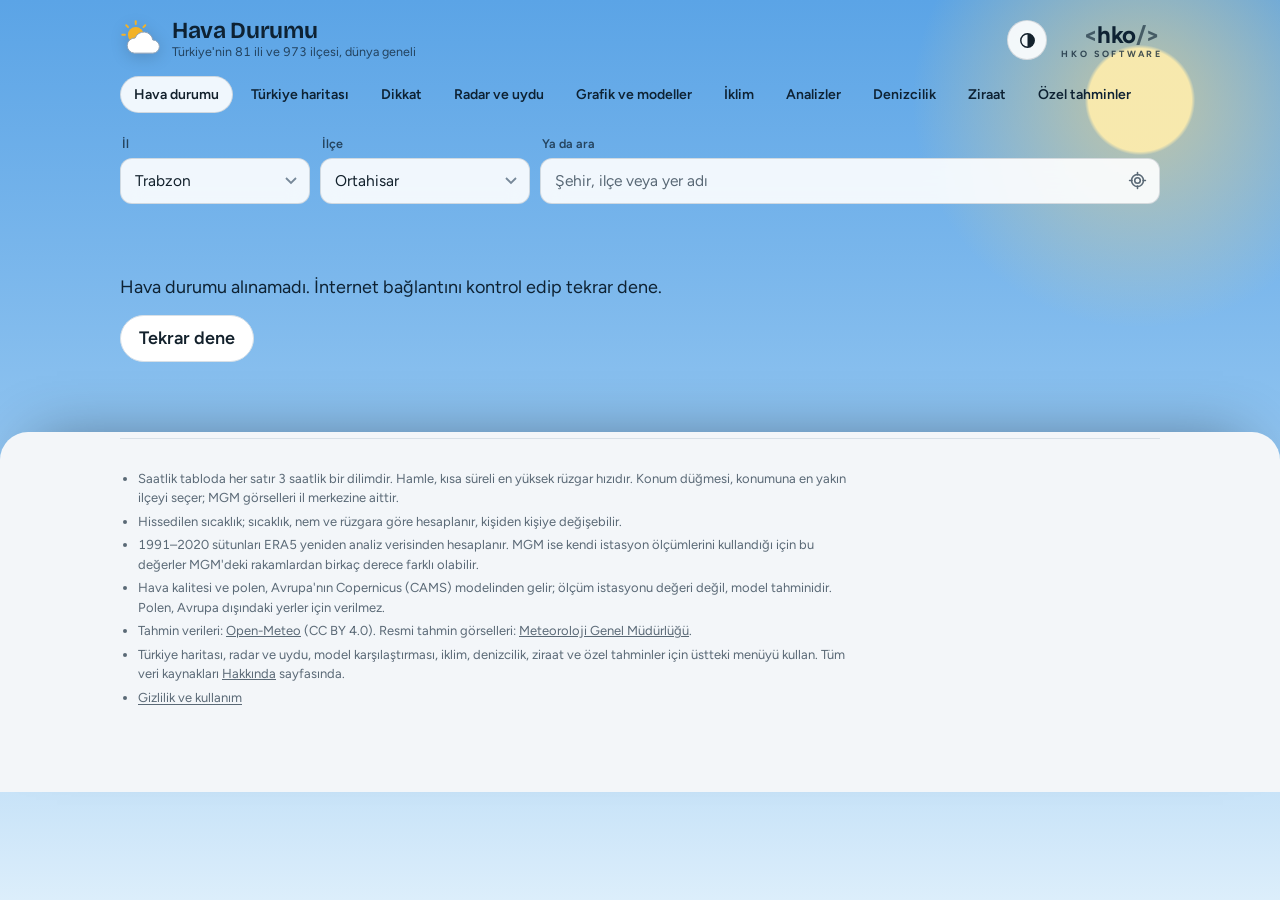
==== commit 5846a08e: "MGM'nin tüm sitesi incelendi, yapılabilen her şey eklendi: Dikkat, Analizler ve Bilgi sayfaları; Met" ====
--- a/index.html
+++ b/index.html
@@ -175,7 +175,7 @@
     const u = new URL('https://air-quality-api.open-meteo.com/v1/air-quality');
     u.search = new URLSearchParams({
       latitude: p.lat, longitude: p.lon, timezone: 'auto', forecast_days: 1,
-      current: 'european_aqi,pm2_5,pm10',
+      current: 'european_aqi,pm2_5,pm10,ozone,nitrogen_dioxide,sulphur_dioxide,carbon_monoxide',
       hourly: 'alder_pollen,birch_pollen,olive_pollen,grass_pollen,mugwort_pollen,ragweed_pollen'
     });
     const r = await fetch(u);
@@ -411,7 +411,9 @@
       aq.innerHTML = `<h2 id="h-aq">Hava kalitesi</h2>
         <div class="aqi"><div class="n">${n0(v)}</div><div><div class="lv"><i style="background:${col}"></i>${name}</div><p>${tip}</p></div></div>
         <div class="meter" role="img" aria-label="Endeks ${n0(v)}, ${name}"><b style="left:${Math.min(v, 120) / 120 * 100}%"></b></div>
-        <dl class="kv"><div><dt>PM2,5 (ince toz)</dt><dd>${n0(a.current.pm2_5)} <small>µg/m³</small></dd></div><div><dt>PM10 (toz)</dt><dd>${n0(a.current.pm10)} <small>µg/m³</small></dd></div></dl>
+        <dl class="kv"><div><dt>PM2,5 (ince toz)</dt><dd>${n0(a.current.pm2_5)} <small>µg/m³</small></dd></div><div><dt>PM10 (toz)</dt><dd>${n0(a.current.pm10)} <small>µg/m³</small></dd></div>
+          <div><dt>Ozon (O₃)</dt><dd>${n0(a.current.ozone)} <small>µg/m³</small></dd></div><div><dt>Azot dioksit (NO₂)</dt><dd>${n0(a.current.nitrogen_dioxide)} <small>µg/m³</small></dd></div>
+          <div><dt>Kükürt dioksit (SO₂)</dt><dd>${n0(a.current.sulphur_dioxide)} <small>µg/m³</small></dd></div><div><dt>Karbonmonoksit (CO)</dt><dd>${n0(a.current.carbon_monoxide)} <small>µg/m³</small></dd></div></dl>
         ${SRC_AIR}`;
     }
     const rows = POL.map(([k, name, kind]) => { const m = maxOf((a.hourly && a.hourly[k]) || []); return m == null ? null : [name, polLevel(m, kind)]; }).filter(Boolean);
@@ -578,6 +580,19 @@
 
   const STAR = '<svg viewBox="0 0 24 24" aria-hidden="true"><path d="M12 3.2l2.7 5.6 6.1.8-4.5 4.2 1.1 6-5.4-2.9-5.4 2.9 1.1-6-4.5-4.2 6.1-.8z" fill="none" stroke="currentColor" stroke-width="1.8" stroke-linejoin="round"/></svg>';
   const SHARE = '<svg viewBox="0 0 24 24" aria-hidden="true" fill="none" stroke="currentColor" stroke-width="1.9" stroke-linecap="round" stroke-linejoin="round"><path d="M12 15V3.5M7.5 8 12 3.5 16.5 8"/><path d="M5 12.5V19a1.5 1.5 0 0 0 1.5 1.5h11A1.5 1.5 0 0 0 19 19v-6.5"/></svg>';
+  const HOPARLOR = '<svg viewBox="0 0 24 24" aria-hidden="true" fill="none" stroke="currentColor" stroke-width="1.9" stroke-linecap="round" stroke-linejoin="round"><path d="M4 9.5h3.5L12 5.5v13l-4.5-4H4z"/><path d="M15.5 9a4 4 0 0 1 0 6M18 6.5a7.5 7.5 0 0 1 0 11"/></svg>';
+  // Sesli dinle: tarayıcının kendi Türkçe sesiyle özeti okur (internet gerekmez, hiçbir yere veri gönderilmez)
+  function sesliOku(d, p) {
+    const ss = window.speechSynthesis;
+    if (ss.speaking) { ss.cancel(); return; }
+    const C = d.current, D = d.daily;
+    const metin = `${p.name} için hava durumu. Şu an ${n0(C.temperature_2m)} derece, ${cond(C.weather_code)[0].toLocaleLowerCase('tr')}. Hissedilen ${n0(C.apparent_temperature)} derece. Bugün en düşük ${n0(D.temperature_2m_min[0])}, en yüksek ${n0(D.temperature_2m_max[0])} derece. ${summary(d).join(' ')}`.replace(/(\d+):00/g, '$1');
+    const u = new SpeechSynthesisUtterance(metin);
+    u.lang = 'tr-TR'; u.rate = 0.95;
+    const tr = ss.getVoices().find(v => /^tr/i.test(v.lang));
+    if (tr) u.voice = tr;
+    ss.speak(u);
+  }
   let lastClim = null, staleAt = 0;
   function render(d, p, clim) {
     const C = d.current, D = d.daily, ch = chartSvg(d), maxDays = Math.min(14, D.time.length - 1);
@@ -588,6 +603,7 @@
           <div class="acts">
             <button class="ic-btn" id="fav" type="button" aria-pressed="false">${STAR}</button>
             <button class="ic-btn" id="share" type="button" title="Paylaş" aria-label="Paylaş">${SHARE}</button>
+            ${'speechSynthesis' in window ? `<button class="ic-btn" id="sesli" type="button" title="Sesli dinle" aria-label="Hava durumunu sesli dinle">${HOPARLOR}</button>` : ''}
           </div>
         </div>
         ${staleAt ? `<p class="stale" role="status">İnternet bağlantısı yok. ${esc(new Date(staleAt).toLocaleString('tr-TR', { day: 'numeric', month: 'long', hour: '2-digit', minute: '2-digit' }))} tarihinde alınan son veri gösteriliyor.</p>` : ''}
@@ -645,6 +661,7 @@
     $('refresh').onclick = () => load(current);
     $('fav').onclick = toggleFav;
     $('share').onclick = share;
+    if ($('sesli')) $('sesli').onclick = () => sesliOku(d, p);
     const more = $('more');
     if (more) more.onclick = () => {
       allDays = !allDays;
--- a/assets/site.css
+++ b/assets/site.css
@@ -497,6 +497,74 @@
 
 /* Küçük tablolar sütun genişliğine sığsın; deniz haritasında deniz rengi */
 .ikili table, table.kucuk-tablo { min-width: 0; }
-#dharita .trh { background: #CFE4F2; border-radius: 12px; }
-:root[data-theme="dark"] #dharita .trh { background: #18344B; }
-@media (prefers-color-scheme: dark) { :root:not([data-theme="light"]) #dharita .trh { background: #18344B; } }
+#dharita .trh, #dzh .trh { background: #CFE4F2; border-radius: 12px; }
+:root[data-theme="dark"] #dharita .trh, :root[data-theme="dark"] #dzh .trh { background: #18344B; }
+@media (prefers-color-scheme: dark) { :root:not([data-theme="light"]) #dharita .trh, :root:not([data-theme="light"]) #dzh .trh { background: #18344B; } }
+
+/* ---------- Dikkat sayfası, renk açıklamaları ---------- */
+.ulj { display: flex; flex-wrap: wrap; gap: 6px 16px; margin-top: 12px; font-size: 13px; color: var(--muted); }
+.ulj span { display: inline-flex; align-items: center; gap: 6px; }
+.ulj i, .nk { width: 12px; height: 12px; border-radius: 3px; display: inline-block; flex: none; }
+.nk { margin-right: 6px; vertical-align: -1px; }
+.sira.uy p { margin: -4px 0 8px; font-size: 13px; }
+
+/* Bölgelerde hava */
+.bolgeler { display: grid; grid-template-columns: repeat(auto-fill, minmax(300px, 1fr)); gap: 22px 30px; }
+.bolge h3 { margin: 0 0 4px; font-family: var(--font-display); font-size: 18px; font-weight: 650; }
+.bolge p { margin: 0 0 8px; font-size: 14px; line-height: 1.5; }
+.bil { list-style: none; margin: 0; padding: 0; display: grid; grid-template-columns: 1fr 1fr; gap: 0 14px; }
+.bil a { display: flex; align-items: center; gap: 6px; padding: 4px 0; color: inherit; text-decoration: none; font-size: 13.5px; border-top: 1px solid var(--line); }
+.bil a:hover span { text-decoration: underline; }
+.bil .wi { width: 22px; height: 22px; flex: none; }
+.bil span { flex: 1; min-width: 0; overflow: hidden; text-overflow: ellipsis; white-space: nowrap; }
+.bil b { font-weight: 600; white-space: nowrap; font-size: 13px; }
+
+/* Marina ve stadyum tabloları (saatler yan yana) */
+table.marina { min-width: 0; }
+table.marina th, table.marina td { padding: 6px 7px; font-size: 13px; }
+table.marina tbody th { font-weight: 600; color: var(--muted); white-space: nowrap; background: var(--paper); position: sticky; left: 0; }
+table.marina td.ikon svg { width: 26px; height: 26px; }
+table.marina th.gunb { border-left: 2px solid var(--line); text-align: left; }
+.dyform { display: flex; flex-wrap: wrap; gap: 10px 12px; align-items: flex-end; }
+.dyform .field { min-width: 150px; }
+.dyform input { height: 46px; border-radius: 12px; border: 1px solid var(--line); background: var(--panel-solid); color: var(--fg); padding: 0 12px; width: 100%; }
+.dyform select { border-color: var(--line); background-color: var(--panel-solid); }
+.sheet .field label { color: var(--muted); }
+.sheet select { border-color: var(--line); background-color: var(--panel-solid); }
+
+/* Deniz bülteni */
+.bulten { display: grid; grid-template-columns: repeat(auto-fill, minmax(280px, 1fr)); gap: 18px 26px; }
+.bb { border-top: 3px solid var(--line); padding-top: 10px; }
+.bb.tehlike { border-top-color: #E8833A; }
+.bb h3 { margin: 0 0 6px; font-family: var(--font-display); font-size: 17px; font-weight: 650; }
+.bb dl { margin: 0; display: grid; gap: 5px; }
+.bb dl div { display: grid; grid-template-columns: 72px 1fr; gap: 8px; font-size: 14px; }
+.bb dt { color: var(--muted); }
+.bb dd { margin: 0; }
+
+/* AIRGRAM */
+.chart.air text.dl2 { font: 650 11.5px var(--font-ui); fill: var(--fg); }
+.chart.air text.tv2 { font: 700 12px var(--font-ui); fill: #13212C; }
+.chart.air text.rz2 { font: 600 10px var(--font-ui); fill: #13212C; }
+.chart.air text.sv { font: 650 12px var(--font-ui); fill: var(--fg); }
+.chart.air text.sv2 { font: 400 10.5px var(--font-ui); fill: var(--muted); }
+.chart.air rect.nemli { stroke: #2160A8; stroke-width: 2; }
+
+/* Bilgi sayfası */
+.hesaplar { display: grid; grid-template-columns: repeat(auto-fill, minmax(240px, 1fr)); gap: 18px 26px; }
+.hesap h3 { margin: 0 0 8px; font-size: 16px; }
+.hesap label { display: flex; justify-content: space-between; align-items: center; gap: 10px; font-size: 14px; color: var(--muted); margin: 6px 0; }
+.hesap input, .soz-q { height: 40px; border-radius: 10px; border: 1px solid var(--line); background: var(--panel-solid); color: var(--fg); padding: 0 10px; width: 130px; font-size: 15px; }
+.soz-q { width: min(420px, 100%); margin-bottom: 14px; height: 44px; }
+.hesap .sonuc { margin: 8px 0 0; font-size: 14px; font-weight: 600; }
+.sozluk { margin: 0; display: grid; grid-template-columns: repeat(auto-fill, minmax(320px, 1fr)); gap: 12px 28px; }
+.sozluk div { border-top: 1px solid var(--line); padding-top: 8px; }
+.sozluk dt { font-weight: 700; }
+.sozluk dd { margin: 2px 0 0; font-size: 14px; color: var(--fg); line-height: 1.5; }
+.bulutlar { display: grid; grid-template-columns: repeat(auto-fill, minmax(300px, 1fr)); gap: 18px 28px; }
+.bg h3 { margin: 0 0 8px; font-family: var(--font-display); font-size: 17px; font-weight: 650; }
+.bg dl { margin: 0; display: grid; gap: 8px; }
+.bg dt { font-weight: 650; }
+.bg dd { margin: 0; font-size: 14px; line-height: 1.5; }
+code { font-size: .92em; background: color-mix(in srgb, var(--fg) 7%, transparent); padding: 1px 5px; border-radius: 5px; }
+.sayfa .giris a { color: inherit; font-weight: 700; }
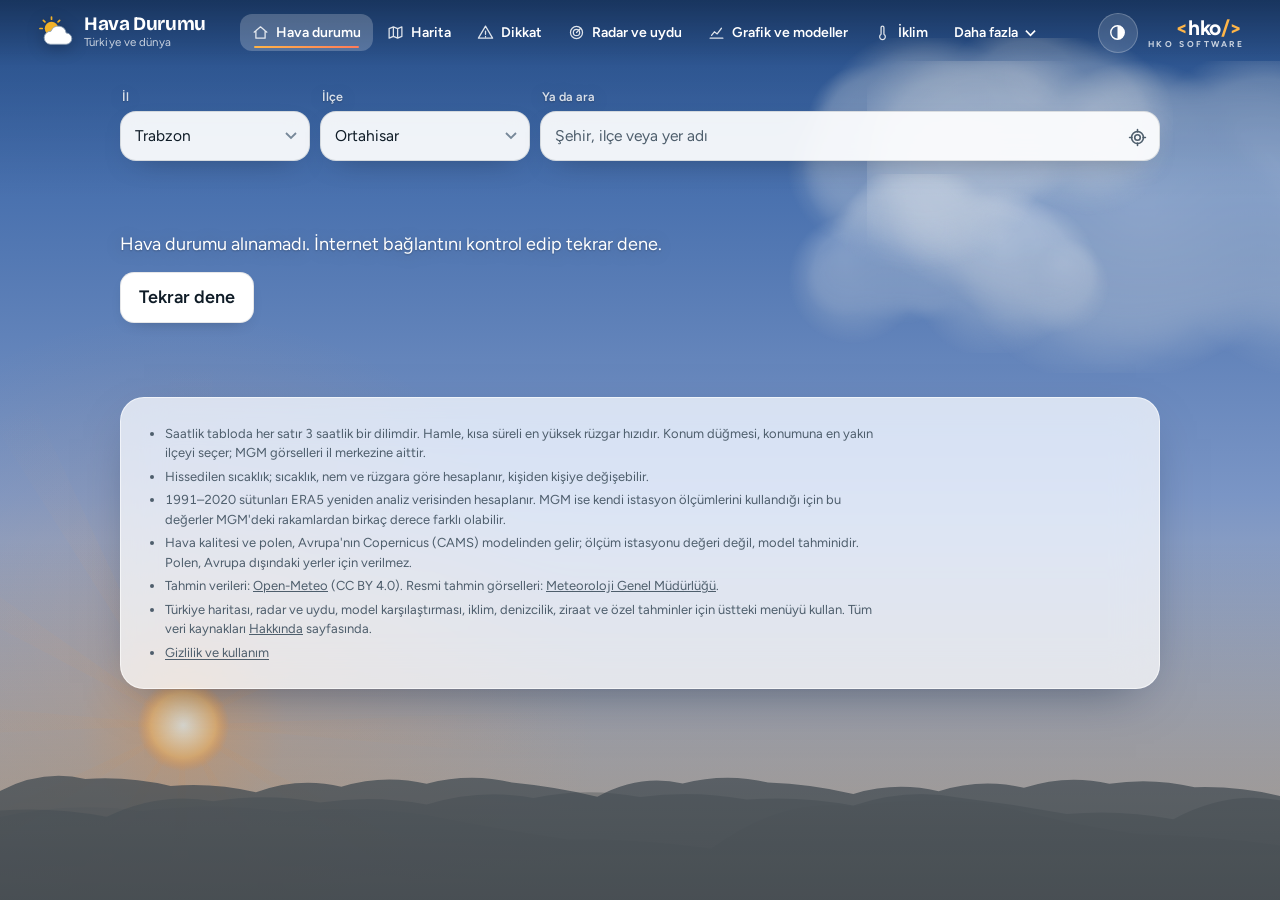
==== commit f0ea3ddd: "Tasarımı baştan yap: canlı gökyüzü, yeni üst menü, kaydırmalı tahminler - Canvas gökyüzü motoru (gok" ====
--- a/index.html
+++ b/index.html
@@ -19,33 +19,10 @@
 <link rel="stylesheet" href="assets/site.css">
 </head>
 <body>
-<div class="scene" id="scene" data-k="clear" data-d="1" aria-hidden="true">
-  <div class="stars"></div><div class="sun"></div><div class="moon"></div>
-  <div class="clouds c2"></div><div class="clouds c1"></div>
-  <div class="fog"></div><div class="rain"></div><div class="snow"></div><div class="flash"></div>
-</div>
 
 <main>
   <div class="skyarea"><div class="wrap">
     <div class="top">
-      <header class="bar">
-      <a class="site" href="./" aria-label="Hava Durumu, ana sayfa">
-        <svg class="site-ic" viewBox="0 0 64 64" aria-hidden="true">
-          <circle cx="24" cy="24" r="12" fill="#F2B227"/>
-          <g fill="#F2B227"><rect x="22.5" y="2" width="3" height="7" rx="1.5"/><rect x="22.5" y="2" width="3" height="7" rx="1.5" transform="rotate(45 24 24)"/><rect x="22.5" y="2" width="3" height="7" rx="1.5" transform="rotate(-45 24 24)"/><rect x="22.5" y="2" width="3" height="7" rx="1.5" transform="rotate(-90 24 24)"/></g>
-          <path d="M22 52h28a10 10 0 0 0 0-20 14 14 0 0 0-27-3A11 11 0 0 0 22 52z" fill="#fff" stroke="#8FA2B6" stroke-width="1.5"/>
-        </svg>
-        <span class="site-t"><b>Hava Durumu</b><small>Türkiye'nin 81 ili ve 973 ilçesi, dünya geneli</small></span>
-      </a>
-      <div class="tools">
-        <button class="ic-btn" id="theme" type="button" aria-label="Tema: Sistem"></button>
-        <div class="brand" aria-label="HKO Software">
-          <span class="mark" aria-hidden="true"><b>&lt;</b>hko<b>/&gt;</b></span>
-          <span class="name">HKO SOFTWARE</span>
-        </div>
-      </div>
-    </header>
-    <nav class="nav" id="nav" aria-label="Site bölümleri"></nav>
     <div class="pick">
       <div class="field f-il"><label for="il">İl</label><select id="il"></select></div>
       <div class="field f-ilce"><label for="ilce">İlçe</label><select id="ilce"></select></div>
@@ -124,6 +101,7 @@
 })();
 </script>
 
+<script src="assets/gokyuzu.js"></script>
 <script src="assets/ililce.js"></script>
 <script src="assets/ortak.js"></script>
 <script>
@@ -580,6 +558,15 @@
 
   const STAR = '<svg viewBox="0 0 24 24" aria-hidden="true"><path d="M12 3.2l2.7 5.6 6.1.8-4.5 4.2 1.1 6-5.4-2.9-5.4 2.9 1.1-6-4.5-4.2 6.1-.8z" fill="none" stroke="currentColor" stroke-width="1.8" stroke-linejoin="round"/></svg>';
   const SHARE = '<svg viewBox="0 0 24 24" aria-hidden="true" fill="none" stroke="currentColor" stroke-width="1.9" stroke-linecap="round" stroke-linejoin="round"><path d="M12 15V3.5M7.5 8 12 3.5 16.5 8"/><path d="M5 12.5V19a1.5 1.5 0 0 0 1.5 1.5h11A1.5 1.5 0 0 0 19 19v-6.5"/></svg>';
+  // Saat saat ve gün gün kaydırmalı kartlar
+  function slaytlar(d) {
+    const H = d.hourly, D = d.daily, i0 = nowIndex(d);
+    const saat = H.time.map((_, i) => i).slice(i0, i0 + 25).map((i, j) => `<li class="slayt-k"><span class="sk-s">${j === 0 ? 'Şimdi' : hhmm(H.time[i])}</span>${icon(H.weather_code[i], H.is_day[i])}<b>${deg(H.temperature_2m[i])}</b><span class="sk-y">${(H.precipitation_probability[i] ?? 0) >= 10 ? '<svg class="damla" viewBox="0 0 10 14" aria-hidden="true"><path d="M5 1C3 5 1 7 1 9.5a4 4 0 0 0 8 0C9 7 7 5 5 1z" fill="currentColor"/></svg>%' + H.precipitation_probability[i] : '&nbsp;'}</span></li>`).join('');
+    const gun = D.time.slice(0, 15).map((t, i) => { const lo = minOf(D.temperature_2m_min.slice(0, 15)), hi = maxOf(D.temperature_2m_max.slice(0, 15)), a = (D.temperature_2m_min[i] - lo) / (hi - lo || 1) * 100, b = (D.temperature_2m_max[i] - lo) / (hi - lo || 1) * 100;
+      return `<li class="slayt-k gun"><span class="sk-s">${i === 0 ? 'Bugün' : i === 1 ? 'Yarın' : esc(kisaGun(t))}</span>${icon(D.weather_code[i], 1)}<span class="sk-t"><span class="c-lo">${deg(D.temperature_2m_min[i])}</span><i class="sk-bar"><i style="left:${a.toFixed(0)}%;right:${(100 - b).toFixed(0)}%"></i></i><span class="c-hi">${deg(D.temperature_2m_max[i])}</span></span><span class="sk-y">${(D.precipitation_probability_max[i] ?? 0) >= 20 ? '<svg class="damla" viewBox="0 0 10 14" aria-hidden="true"><path d="M5 1C3 5 1 7 1 9.5a4 4 0 0 0 8 0C9 7 7 5 5 1z" fill="currentColor"/></svg>%' + D.precipitation_probability_max[i] : '&nbsp;'}</span></li>`; }).join('');
+    const kap = (id, bas, ic) => `<section class="sec slayt" aria-labelledby="${id}"><div class="sl-bas"><h2 id="${id}">${bas}</h2><div class="sl-ok"><button class="ic-btn sl-geri" type="button" aria-label="Geri">‹</button><button class="ic-btn sl-ileri" type="button" aria-label="İleri">›</button></div></div><ul class="slayt-iz">${ic}</ul></section>`;
+    return kap('h-sl1', 'Saat saat', saat) + kap('h-sl2', '15 gün', gun);
+  }
   const HOPARLOR = '<svg viewBox="0 0 24 24" aria-hidden="true" fill="none" stroke="currentColor" stroke-width="1.9" stroke-linecap="round" stroke-linejoin="round"><path d="M4 9.5h3.5L12 5.5v13l-4.5-4H4z"/><path d="M15.5 9a4 4 0 0 1 0 6M18 6.5a7.5 7.5 0 0 1 0 11"/></svg>';
   // Sesli dinle: tarayıcının kendi Türkçe sesiyle özeti okur (internet gerekmez, hiçbir yere veri gönderilmez)
   function sesliOku(d, p) {
@@ -608,7 +595,7 @@
         </div>
         ${staleAt ? `<p class="stale" role="status">İnternet bağlantısı yok. ${esc(new Date(staleAt).toLocaleString('tr-TR', { day: 'numeric', month: 'long', hour: '2-digit', minute: '2-digit' }))} tarihinde alınan son veri gösteriliyor.</p>` : ''}
         <div class="main">
-          <div class="temp" aria-label="Sıcaklık ${n0(C.temperature_2m)} derece">${n0(C.temperature_2m)}<sup>°C</sup></div>
+          <div class="temp" id="sicaklik" aria-label="Sıcaklık ${n0(C.temperature_2m)} derece"><span class="sayi">${n0(C.temperature_2m)}</span><sup>°C</sup></div>
           <div class="cond">
             <div class="ci">${icon(C.weather_code, C.is_day)}<span class="t">${esc(cond(C.weather_code)[0])}</span></div>
             <span class="f">Hissedilen <b>${deg(C.apparent_temperature)}</b></span>
@@ -628,6 +615,7 @@
           Rakım ${n0(d.elevation)} m, ${coord(+p.lat, 'K', 'G')}, ${coord(+p.lon, 'D', 'B')}. Deniz seviyesi basıncı ${n0(C.pressure_msl)} hPa.</p>
       </section>`;
     details.innerHTML = `
+      ${slaytlar(d)}
       <section class="sec" aria-labelledby="h-graf">
         <h2 id="h-graf">Önümüzdeki 48 saat</h2>
         <p class="note">Üstte sıcaklık, altta yağış ihtimali. Bir saatin üzerine gel ya da dokun; o saatin ayrıntısı ve yağış miktarı görünür. Grafik yana kaydırılabilir.</p>
@@ -672,7 +660,9 @@
     };
     bindChart(d, ch.geo);
     updStar();
-    setScene(C.weather_code, C.is_day);
+    setScene(C.weather_code, C.is_day, { gd: hhmm(D.sunrise[0]), gb: hhmm(D.sunset[0]), saat: hhmm(C.time), ruzgar: C.wind_speed_10m, yon: C.wind_direction_10m });
+    sayiSay($('sicaklik'), C.temperature_2m);
+    document.querySelectorAll('.slayt').forEach(slaytKur);
     document.title = `${n0(C.temperature_2m)}° ${p.name} · Hava Durumu`;
   }
 
--- a/assets/site.css
+++ b/assets/site.css
@@ -568,3 +568,237 @@
 .bg dd { margin: 0; font-size: 14px; line-height: 1.5; }
 code { font-size: .92em; background: color-mix(in srgb, var(--fg) 7%, transparent); padding: 1px 5px; border-radius: 5px; }
 .sayfa .giris a { color: inherit; font-weight: 700; }
+
+/* =====================================================================
+   TASARIM 3 — canlı gökyüzü üstünde cam paneller
+   Arka planda assets/gokyuzu.js tuvali; içerik buzlu cam kartlarda.
+   ===================================================================== */
+:root {
+  --cam: rgba(255, 255, 255, .74); --cam-ciz: rgba(255, 255, 255, .6); --cam-golge: 0 18px 50px -24px rgba(6, 22, 48, .55);
+  --fg: #0F1C27; --muted: #4E5E6C; --line: rgba(15, 28, 39, .1); --head: rgba(15, 28, 39, .05); --panel-solid: #FFFFFF; --paper: #F4F7FA;
+  --brand: #1F6FE0; --vurgu: linear-gradient(135deg, #FFB547, #FF7A59); --field: rgba(255, 255, 255, .92); --field-line: rgba(15, 28, 39, .12);
+  --ust-h: 66px; --r: 24px;
+}
+@media (prefers-color-scheme: dark) {
+  :root:not([data-theme="light"]) {
+    --cam: rgba(13, 19, 30, .66); --cam-ciz: rgba(255, 255, 255, .08); --cam-golge: 0 22px 60px -26px rgba(0, 0, 0, .85);
+    --fg: #EAF0F6; --muted: #9AA9B7; --line: rgba(255, 255, 255, .08); --head: rgba(255, 255, 255, .05); --panel-solid: #141C27; --paper: #0D131C;
+    --brand: #6EA3FF; --field: rgba(20, 28, 40, .9); --field-line: rgba(255, 255, 255, .12);
+  }
+}
+:root[data-theme="dark"] {
+  --cam: rgba(13, 19, 30, .66); --cam-ciz: rgba(255, 255, 255, .08); --cam-golge: 0 22px 60px -26px rgba(0, 0, 0, .85);
+  --fg: #EAF0F6; --muted: #9AA9B7; --line: rgba(255, 255, 255, .08); --head: rgba(255, 255, 255, .05); --panel-solid: #141C27; --paper: #0D131C;
+  --brand: #6EA3FF; --field: rgba(20, 28, 40, .9); --field-line: rgba(255, 255, 255, .12);
+}
+
+/* ---------- Gökyüzü tuvali ---------- */
+body { background: #0B1630; }
+canvas.gok { position: fixed; inset: 0; z-index: -2; display: block; pointer-events: none; }
+body::before { content: ""; position: fixed; inset: 0; z-index: -1; pointer-events: none; background: linear-gradient(180deg, rgba(0, 0, 0, .18), rgba(0, 0, 0, 0) 22%, rgba(0, 0, 0, 0) 60%, rgba(0, 10, 25, .28)); }
+.scene, #ust, #nav, .top > .bar, .top > .nav { display: none !important; }
+@view-transition { navigation: auto; }
+::view-transition-old(root), ::view-transition-new(root) { animation-duration: .35s; }
+
+/* ---------- Üst çubuk ---------- */
+.ust { position: fixed; top: 0; left: 0; right: 0; z-index: 50; height: var(--ust-h); color: var(--on); transition: background .35s, box-shadow .35s, color .35s, border-color .35s; border-bottom: 1px solid transparent; }
+.ust::before { content: ""; position: absolute; inset: 0; background: linear-gradient(180deg, rgba(0, 0, 0, .28), rgba(0, 0, 0, 0)); pointer-events: none; transition: opacity .35s; }
+.ust.dolu { background: var(--cam); color: var(--fg); -webkit-backdrop-filter: blur(20px) saturate(1.4); backdrop-filter: blur(20px) saturate(1.4); border-bottom-color: var(--cam-ciz); box-shadow: 0 10px 30px -20px rgba(0, 0, 0, .5); }
+.ust.dolu::before { opacity: 0; }
+.ust-in { position: relative; max-width: 1240px; height: 100%; margin: 0 auto; padding: 0 max(18px, env(safe-area-inset-left, 0px)); display: flex; align-items: center; gap: 18px; }
+.logo { display: flex; align-items: center; gap: 10px; color: inherit; text-decoration: none; flex: none; }
+.logo .site-ic { width: 36px; height: 36px; filter: drop-shadow(0 3px 8px rgba(0, 0, 0, .25)); transition: transform .5s cubic-bezier(.3, 1.6, .5, 1); }
+.logo:hover .site-ic { transform: rotate(-12deg) scale(1.08); }
+.logo-t b { display: block; font-family: var(--font-display); font-size: 19px; font-weight: 700; letter-spacing: -.02em; line-height: 1.05; }
+.logo-t small { display: block; font-size: 11.5px; opacity: .75; letter-spacing: .01em; }
+.ana-nav { display: flex; align-items: center; gap: 2px; margin: 0 auto; }
+.ana-nav a, .daha-b { display: inline-flex; align-items: center; gap: 7px; padding: 8px 12px; border-radius: 12px; color: inherit; text-decoration: none; font-weight: 600; font-size: 14px; white-space: nowrap; border: 0; background: transparent; cursor: pointer; position: relative; transition: background .2s; }
+.ana-nav .nik { width: 17px; height: 17px; opacity: .85; }
+.ana-nav a:hover, .daha-b:hover { background: rgba(255, 255, 255, .16); }
+.ust.dolu .ana-nav a:hover, .ust.dolu .daha-b:hover { background: var(--head); }
+.ana-nav > a[aria-current="page"], .daha-b[data-aktif] { background: rgba(255, 255, 255, .22); }
+.ust.dolu .ana-nav > a[aria-current="page"], .ust.dolu .daha-b[data-aktif] { background: color-mix(in srgb, var(--brand) 14%, transparent); color: var(--brand); }
+.ana-nav > a[aria-current="page"]::after { content: ""; position: absolute; left: 14px; right: 14px; bottom: 3px; height: 2px; border-radius: 2px; background: var(--vurgu); }
+.daha { position: relative; }
+.daha-b svg { width: 11px; height: 8px; transition: transform .25s; }
+.daha-b[aria-expanded="true"] svg { transform: rotate(180deg); }
+.daha-m { position: absolute; right: 0; top: calc(100% + 8px); min-width: 230px; padding: 8px; border-radius: 16px; background: var(--panel-solid); color: var(--fg); border: 1px solid var(--line); box-shadow: 0 24px 60px -20px rgba(0, 0, 0, .55); display: grid; gap: 2px; animation: acil .22s cubic-bezier(.2, .8, .2, 1); }
+.daha-m a { padding: 10px 12px; border-radius: 10px; }
+.daha-m a:hover { background: var(--head); }
+.daha-m a[aria-current="page"] { color: var(--brand); background: color-mix(in srgb, var(--brand) 10%, transparent); }
+@keyframes acil { from { opacity: 0; transform: translateY(-6px) scale(.98); } to { opacity: 1; transform: none; } }
+.ust-ar { display: flex; align-items: center; gap: 10px; margin-left: auto; flex: none; }
+.ust .ic-btn { background: rgba(255, 255, 255, .14); border-color: rgba(255, 255, 255, .22); color: inherit; -webkit-backdrop-filter: blur(10px); backdrop-filter: blur(10px); }
+.ust.dolu .ic-btn { background: var(--head); border-color: var(--line); }
+.hko { display: flex; flex-direction: column; align-items: flex-end; line-height: 1; user-select: none; }
+.hko .mark { font-size: 21px; font-weight: 800; letter-spacing: -.02em; }
+.hko .mark b { color: #FFB547; }
+.ust.dolu .hko .mark b { color: var(--brand); }
+.hko .name { font-size: 8.5px; font-weight: 700; letter-spacing: .3em; margin-right: -.3em; opacity: .75; margin-top: 2px; }
+.menu-b { display: none !important; }
+@media (max-width: 1180px) { .ana-nav { display: none; } .menu-b { display: grid !important; } }
+@media (max-width: 520px) { .hko { display: none; } .logo-t small { display: none; } }
+
+/* ---------- Yandan açılan menü ---------- */
+.cekmece { position: fixed; inset: 0; z-index: 60; }
+.ck-arka { position: absolute; inset: 0; background: rgba(3, 8, 18, .5); opacity: 0; transition: opacity .32s; -webkit-backdrop-filter: blur(3px); backdrop-filter: blur(3px); }
+.ck-panel { position: absolute; top: 0; right: 0; bottom: 0; width: min(350px, 88vw); background: var(--panel-solid); color: var(--fg); box-shadow: -30px 0 60px -30px rgba(0, 0, 0, .6); transform: translateX(104%); transition: transform .34s cubic-bezier(.2, .8, .2, 1); display: flex; flex-direction: column; padding: 14px 14px max(18px, env(safe-area-inset-bottom)); overflow-y: auto; }
+.cekmece.acik .ck-arka { opacity: 1; }
+.cekmece.acik .ck-panel { transform: none; }
+.ck-bas { display: flex; align-items: center; justify-content: space-between; padding: 4px 4px 14px; border-bottom: 1px solid var(--line); margin-bottom: 8px; }
+.ck-bas .ic-btn { font-size: 18px; }
+.ck-nav { display: grid; gap: 2px; }
+.ck-nav a { display: flex; align-items: center; gap: 12px; padding: 12px 12px; border-radius: 12px; color: inherit; text-decoration: none; font-weight: 600; font-size: 15.5px; opacity: 0; transform: translateX(16px); transition: opacity .3s, transform .3s, background .2s; }
+.cekmece.acik .ck-nav a { opacity: 1; transform: none; }
+.cekmece.acik .ck-nav a:nth-child(n) { transition-delay: calc(var(--i, 0) * 25ms); }
+.ck-nav a:hover { background: var(--head); }
+.ck-nav a[aria-current="page"] { background: color-mix(in srgb, var(--brand) 12%, transparent); color: var(--brand); }
+.ck-nav .nik { width: 20px; height: 20px; opacity: .85; }
+.ck-tema { margin-top: auto; padding-top: 16px; border-top: 1px solid var(--line); display: flex; align-items: center; justify-content: space-between; gap: 10px; font-weight: 600; }
+.seg { display: inline-flex; background: var(--head); border-radius: 12px; padding: 3px; }
+.seg button { border: 0; background: transparent; padding: 7px 12px; border-radius: 9px; font-weight: 600; font-size: 13.5px; cursor: pointer; color: var(--muted); transition: background .2s, color .2s; }
+.seg button[aria-pressed="true"] { background: var(--panel-solid); color: var(--fg); box-shadow: 0 2px 8px rgba(0, 0, 0, .15); }
+html.kilit, html.kilit body { overflow: hidden; }
+
+/* ---------- Gökyüzü bölümü ---------- */
+.skyarea { padding-top: calc(var(--ust-h) + 22px); }
+.pick { margin-top: 0; }
+.field label { color: var(--on-muted); text-shadow: var(--on-shadow); }
+select, .search input { height: 50px; border-radius: 16px; background-color: var(--field); border-color: var(--field-line); box-shadow: 0 10px 30px -18px rgba(0, 0, 0, .5); transition: border-color .2s, box-shadow .2s; }
+select:focus, .search input:focus { box-shadow: 0 0 0 4px color-mix(in srgb, var(--brand) 25%, transparent), 0 10px 30px -18px rgba(0, 0, 0, .5); }
+.results { border-radius: 16px; animation: acil .2s ease; }
+.chip { background: var(--field); transition: transform .2s; }
+.chip:hover { transform: translateY(-1px); }
+
+/* Anlık durum */
+.now { padding: 46px 0 40px; }
+.now h1 { font-size: clamp(38px, 6.2vw, 64px); letter-spacing: -.035em; }
+.now .temp { font-size: clamp(120px, 21vw, 220px); font-weight: 200; letter-spacing: -.07em; }
+.now .temp sup { font-weight: 300; }
+.now .cond .t { font-size: clamp(24px, 3vw, 32px); }
+.now .cond svg { width: 72px; height: 72px; filter: drop-shadow(0 6px 14px rgba(0, 0, 0, .25)); animation: suzul 6s ease-in-out infinite; }
+@keyframes suzul { 0%, 100% { transform: translateY(0); } 50% { transform: translateY(-6px); } }
+.sum { font-size: clamp(20px, 2.6vw, 27px); max-width: 30em; }
+.stats { border-top: 0; padding-top: 0; gap: 10px; }
+.stats > div { padding: 12px 16px; border-radius: 18px; background: rgba(255, 255, 255, .14); border: 1px solid rgba(255, 255, 255, .2); -webkit-backdrop-filter: blur(14px) saturate(1.3); backdrop-filter: blur(14px) saturate(1.3); min-width: 128px; text-shadow: none; transition: transform .25s, background .25s; }
+html[data-gok="acik"] .stats > div { background: rgba(255, 255, 255, .45); border-color: rgba(255, 255, 255, .6); }
+.stats > div:hover { transform: translateY(-3px); background: rgba(255, 255, 255, .22); }
+.now .acts .ic-btn { background: rgba(255, 255, 255, .18); border-color: rgba(255, 255, 255, .28); color: var(--on); -webkit-backdrop-filter: blur(10px); backdrop-filter: blur(10px); transition: transform .2s; }
+.now .acts .ic-btn:hover { transform: scale(1.08); }
+.now .acts .ic-btn[aria-pressed="true"] { color: #FFC542; }
+html.anim .now h1, html.anim .now .sub, html.anim .now .main, html.anim .now .sum, html.anim .now .stats, html.anim .now .upd,
+html.anim .sayfa h1, html.anim .sayfa .giris, html.anim .sayfa .kisa { animation: yukari .9s cubic-bezier(.2, .75, .2, 1) both; }
+html.anim .now .sub, html.anim .sayfa .giris { animation-delay: .08s; }
+html.anim .now .main { animation-delay: .14s; }
+html.anim .now .sum, html.anim .sayfa .kisa { animation-delay: .24s; }
+html.anim .now .stats { animation-delay: .32s; }
+html.anim .now .upd { animation-delay: .4s; }
+@keyframes yukari { from { opacity: 0; transform: translateY(22px); filter: blur(4px); } to { opacity: 1; transform: none; filter: none; } }
+
+/* Alt sayfa başlığı */
+.sayfa { padding: 40px 0 44px; }
+.sayfa h1 { font-size: clamp(40px, 6.5vw, 68px); letter-spacing: -.035em; }
+.sayfa .giris { font-size: clamp(16px, 1.6vw, 19px); max-width: 44em; color: var(--on); opacity: .95; }
+.sayfa .kisa { gap: 10px; }
+.sayfa .kisa > div { padding: 12px 16px; border-radius: 18px; background: rgba(255, 255, 255, .14); border: 1px solid rgba(255, 255, 255, .2); -webkit-backdrop-filter: blur(14px); backdrop-filter: blur(14px); text-shadow: none; }
+html[data-gok="acik"] .sayfa .kisa > div { background: rgba(255, 255, 255, .45); }
+.yerkutu { margin-top: 0; }
+
+/* ---------- İçerik: cam kartlar ---------- */
+.sheet { background: transparent; border-radius: 0; box-shadow: none; min-height: 0; }
+.sheet > .wrap { padding-top: 0; padding-bottom: 40px; }
+.sec, .card, .notes, .band .card {
+  background: var(--cam); border: 1px solid var(--cam-ciz); border-radius: var(--r); box-shadow: var(--cam-golge);
+  -webkit-backdrop-filter: blur(22px) saturate(1.35); backdrop-filter: blur(22px) saturate(1.35);
+}
+.sec { padding: 26px 28px; margin: 0 0 18px; border-top: 1px solid var(--cam-ciz); }
+#details > .sec:first-child { border-top: 1px solid var(--cam-ciz); }
+.sec.band { background: none; border: 0; box-shadow: none; padding: 0; -webkit-backdrop-filter: none; backdrop-filter: none; gap: 18px; }
+.band .card { padding: 22px 24px; border-left: 1px solid var(--cam-ciz); }
+.band .card:first-child { padding-left: 24px; border-left: 1px solid var(--cam-ciz); }
+.band .card:last-child { padding-right: 24px; }
+@media (max-width: 900px) { .band .card, .band .card:first-child { padding: 22px 20px; border-top: 1px solid var(--cam-ciz); } }
+.notes { padding: 22px 26px; margin-top: 4px; }
+.sec h2, .card h2 { display: flex; align-items: center; gap: 12px; font-size: clamp(21px, 2.2vw, 26px); letter-spacing: -.025em; }
+.sec > h2::before, .sl-bas h2::before, .card > h2::before { content: ""; width: 5px; height: 1.05em; border-radius: 4px; background: var(--vurgu); flex: none; box-shadow: 0 4px 12px -2px rgba(255, 122, 89, .55); }
+.sec .note { margin: 8px 0 18px; font-size: 14.5px; line-height: 1.55; }
+.mgm .imgs { box-shadow: 0 10px 30px -18px rgba(0, 0, 0, .4); }
+
+/* Görünür olunca kayarak gelme */
+html.anim .izle { opacity: 0; transform: translateY(28px) scale(.985); transition: opacity .75s ease, transform .75s cubic-bezier(.2, .75, .2, 1); transition-delay: var(--gec, 0ms); }
+html.anim .izle.gor { opacity: 1; transform: none; }
+html.anim .now.izle, html.anim .sayfa.izle { opacity: 1; transform: none; }
+
+/* Sekmeler */
+.tabs { gap: 6px; padding: 4px; background: var(--head); border-radius: 14px; display: inline-flex; flex-wrap: wrap; }
+.tabs button { border: 0; background: transparent; border-radius: 10px; padding: 8px 14px; color: var(--muted); transition: background .25s, color .25s, box-shadow .25s, transform .15s; }
+.tabs button:hover { color: var(--fg); border-color: transparent; }
+.tabs button:active { transform: scale(.97); }
+.tabs button[aria-selected="true"] { background: var(--panel-solid); color: var(--fg); border-color: transparent; box-shadow: 0 4px 14px -4px rgba(0, 0, 0, .3); }
+.ara .tabs { margin-bottom: 14px; }
+.btn { border-radius: 14px; padding: 11px 18px; background: var(--panel-solid); border: 1px solid var(--line); box-shadow: 0 6px 18px -12px rgba(0, 0, 0, .45); transition: transform .15s, box-shadow .2s, border-color .2s; }
+.btn:hover { transform: translateY(-1px); border-color: var(--brand); box-shadow: 0 10px 24px -14px rgba(0, 0, 0, .5); }
+.btn:active { transform: scale(.98); }
+
+/* Tablolar */
+table th { background: transparent; }
+tbody tr { transition: background .15s; }
+tbody tr:hover td { background: color-mix(in srgb, var(--brand) 5%, transparent); }
+tr.cur td { background: color-mix(in srgb, var(--brand) 11%, transparent); }
+.tbl-wrap { border-radius: 14px; }
+
+/* Grafikler, harita */
+.trh .hl-il path { transition: filter .2s; }
+.trh .hl-il path:hover { filter: brightness(1.08) saturate(1.1); }
+.tip { border-radius: 14px; background: var(--panel-solid); box-shadow: 0 18px 40px -16px rgba(0, 0, 0, .55); animation: acil .15s ease; }
+.lharita { border-radius: 18px; }
+
+/* Yükleniyor: parlayan iskelet */
+.yuk { position: relative; overflow: hidden; border-radius: 12px; padding: 18px 16px; background: var(--head); color: var(--muted); }
+.yuk::after { content: ""; position: absolute; inset: 0; background: linear-gradient(100deg, transparent 20%, rgba(255, 255, 255, .28) 50%, transparent 80%); transform: translateX(-100%); animation: parla 1.4s infinite; }
+@keyframes parla { to { transform: translateX(100%); } }
+
+/* ---------- Slaytlar: saat saat ve gün gün ---------- */
+.slayt { padding-bottom: 20px; }
+.sl-bas { display: flex; align-items: center; justify-content: space-between; gap: 12px; margin-bottom: 14px; }
+.sl-bas h2 { margin: 0; display: flex; align-items: center; gap: 12px; font-family: var(--font-display); font-size: clamp(21px, 2.2vw, 26px); font-weight: 650; letter-spacing: -.025em; }
+.sl-ok { display: flex; gap: 6px; }
+.sl-ok .ic-btn { width: 38px; height: 38px; font-size: 22px; line-height: 1; transition: opacity .2s, transform .15s; }
+.sl-ok .ic-btn:disabled { opacity: .35; cursor: default; }
+.sl-ok .ic-btn:not(:disabled):hover { transform: scale(1.06); }
+.slayt-iz { list-style: none; margin: 0 -6px; padding: 4px 6px 10px; display: flex; gap: 10px; overflow-x: auto; scroll-snap-type: x mandatory; scrollbar-width: none; cursor: grab; }
+.slayt-iz::-webkit-scrollbar { display: none; }
+.slayt-iz.surukle { cursor: grabbing; scroll-snap-type: none; user-select: none; }
+.slayt-k { flex: none; scroll-snap-align: start; min-width: 86px; padding: 14px 10px; border-radius: 18px; background: var(--head); border: 1px solid var(--line); display: flex; flex-direction: column; align-items: center; gap: 6px; text-align: center; transition: transform .25s, background .25s, box-shadow .25s; }
+.slayt-k:hover { transform: translateY(-4px); background: color-mix(in srgb, var(--brand) 8%, var(--head)); box-shadow: 0 12px 26px -16px rgba(0, 0, 0, .5); }
+.slayt-k:first-child { background: color-mix(in srgb, var(--brand) 14%, transparent); border-color: color-mix(in srgb, var(--brand) 30%, transparent); }
+.slayt-k .wi { width: 42px; height: 42px; }
+.slayt-k b { font-size: 19px; font-weight: 700; }
+.sk-s { font-size: 13px; font-weight: 600; color: var(--muted); }
+.sk-y { font-size: 12px; color: var(--cold); font-weight: 600; display: inline-flex; align-items: center; gap: 3px; min-height: 16px; }
+.damla { width: 8px; height: 11px; }
+.slayt-k.gun { min-width: 168px; align-items: stretch; text-align: left; }
+.slayt-k.gun .wi { align-self: center; }
+.sk-t { display: flex; align-items: center; gap: 8px; font-weight: 700; font-size: 15px; }
+.sk-bar { flex: 1; height: 6px; border-radius: 99px; background: var(--line); position: relative; }
+.sk-bar i { position: absolute; top: 0; bottom: 0; border-radius: 99px; background: linear-gradient(90deg, #5AA7F0, #FFB547, #FF7A59); }
+
+/* Sayfa altı */
+.notes { color: var(--muted); }
+
+/* ---------- Telefon ---------- */
+@media (max-width: 640px) {
+  :root { --ust-h: 58px; --r: 20px; }
+  .skyarea { padding-top: calc(var(--ust-h) + 14px); }
+  .now { padding: 30px 0 28px; }
+  .now .temp { font-size: clamp(96px, 30vw, 130px); }
+  .now .cond svg { width: 54px; height: 54px; }
+  .sec { padding: 20px 18px; margin-bottom: 14px; }
+  .stats > div { min-width: 0; flex: 1 1 40%; padding: 10px 12px; }
+  .sayfa h1 { font-size: 40px; }
+  .tabs { display: flex; }
+}
+@media (prefers-reduced-motion: reduce) {
+  .now .cond svg, .yuk::after { animation: none; }
+  .ck-panel, .ck-arka, .ck-nav a { transition: none; }
+}
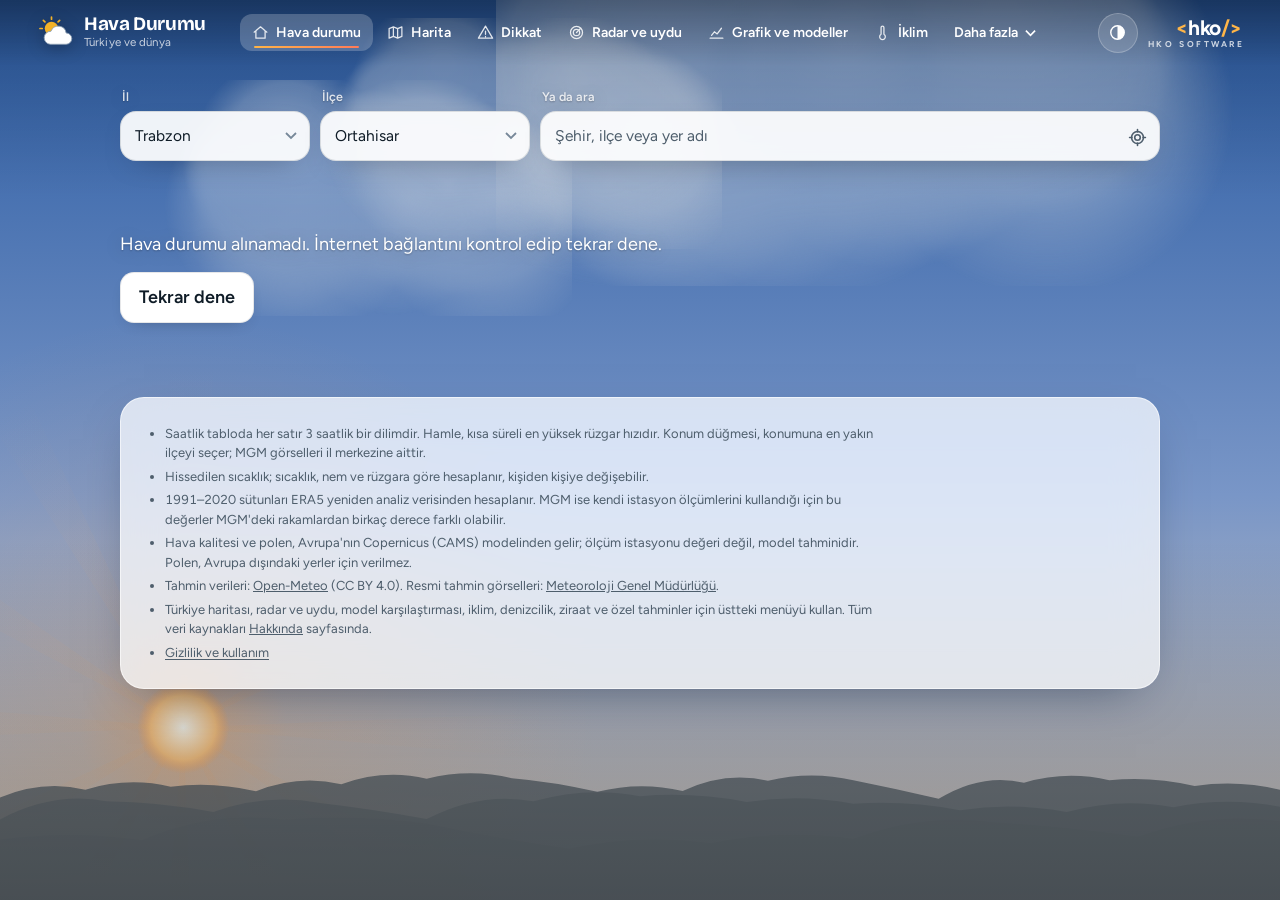
==== commit 9df4c6a8: "Rakip sitelerdeki eksikleri ekle: rüzgar akışı, sağlık, etkinlikler ve daha fazlası - Haritada akan " ====
--- a/index.html
+++ b/index.html
@@ -104,6 +104,7 @@
 <script src="assets/gokyuzu.js"></script>
 <script src="assets/ililce.js"></script>
 <script src="assets/ortak.js"></script>
+<script src="assets/ana-ek.js"></script>
 <script>
 (() => {
   'use strict';
@@ -141,8 +142,8 @@
     u.search = new URLSearchParams({
       latitude: p.lat, longitude: p.lon, timezone: 'auto', forecast_days: 16, wind_speed_unit: 'kmh',
       current: 'temperature_2m,apparent_temperature,relative_humidity_2m,is_day,weather_code,wind_speed_10m,wind_direction_10m,wind_gusts_10m,pressure_msl,surface_pressure,precipitation',
-      hourly: 'temperature_2m,apparent_temperature,relative_humidity_2m,weather_code,wind_speed_10m,wind_direction_10m,wind_gusts_10m,precipitation_probability,precipitation,is_day',
-      daily: 'weather_code,temperature_2m_max,temperature_2m_min,relative_humidity_2m_min,relative_humidity_2m_max,wind_speed_10m_mean,wind_direction_10m_dominant,precipitation_probability_max,precipitation_sum,sunrise,sunset,daylight_duration,uv_index_max'
+      hourly: 'temperature_2m,apparent_temperature,relative_humidity_2m,weather_code,wind_speed_10m,wind_direction_10m,wind_gusts_10m,precipitation_probability,precipitation,is_day,pressure_msl,dew_point_2m,cloud_cover,visibility,uv_index,cape',
+      daily: 'weather_code,temperature_2m_max,temperature_2m_min,relative_humidity_2m_min,relative_humidity_2m_max,wind_speed_10m_mean,wind_direction_10m_dominant,precipitation_probability_max,precipitation_sum,sunrise,sunset,daylight_duration,uv_index_max,sunshine_duration,precipitation_hours'
     });
     const r = await fetch(u);
     if (!r.ok) throw new Error('forecast ' + r.status);
@@ -376,6 +377,8 @@
   const SRC_AIR = '<p class="src">Kaynak: Copernicus CAMS, Open-Meteo üzerinden. Model tahminidir.</p>';
   function fillAir(a) {
     const aq = $('aq'), po = $('pol');
+    lastAir = a || null;
+    if (lastData && $('sag')) { $('sag').innerHTML = saglikKart(lastData, lastAir); $('etk').innerHTML = etkinlikKart(lastData, lastAir); }
     if (!aq || !po) return;
     if (!a) {
       const msg = '<p class="muted">Şu an alınamadı. Sayfa yenilendiğinde yeniden denenecek.</p>';
@@ -507,6 +510,7 @@
     store.set('hava.fav', favs);
     drawFavs(); updStar();
   }
+  details.addEventListener('click', e => { const b = e.target.closest('[data-yk]'); if (b && yakin[+b.dataset.yk]) { const y = yakin[+b.dataset.yk]; scrollTo({ top: 0, behavior: 'smooth' }); load({ name: y.name, sub: y.sub, lat: y.lat, lon: y.lon, il: y.il, ilce: y.ilce }); } });
   $('favs').addEventListener('click', e => {
     const a = e.target.closest('[data-f]'), x = e.target.closest('[data-fx]');
     if (a) load(favs[+a.dataset.f]);
@@ -563,9 +567,9 @@
     const H = d.hourly, D = d.daily, i0 = nowIndex(d);
     const saat = H.time.map((_, i) => i).slice(i0, i0 + 25).map((i, j) => `<li class="slayt-k"><span class="sk-s">${j === 0 ? 'Şimdi' : hhmm(H.time[i])}</span>${icon(H.weather_code[i], H.is_day[i])}<b>${deg(H.temperature_2m[i])}</b><span class="sk-y">${(H.precipitation_probability[i] ?? 0) >= 10 ? '<svg class="damla" viewBox="0 0 10 14" aria-hidden="true"><path d="M5 1C3 5 1 7 1 9.5a4 4 0 0 0 8 0C9 7 7 5 5 1z" fill="currentColor"/></svg>%' + H.precipitation_probability[i] : '&nbsp;'}</span></li>`).join('');
     const gun = D.time.slice(0, 15).map((t, i) => { const lo = minOf(D.temperature_2m_min.slice(0, 15)), hi = maxOf(D.temperature_2m_max.slice(0, 15)), a = (D.temperature_2m_min[i] - lo) / (hi - lo || 1) * 100, b = (D.temperature_2m_max[i] - lo) / (hi - lo || 1) * 100;
-      return `<li class="slayt-k gun"><span class="sk-s">${i === 0 ? 'Bugün' : i === 1 ? 'Yarın' : esc(kisaGun(t))}</span>${icon(D.weather_code[i], 1)}<span class="sk-t"><span class="c-lo">${deg(D.temperature_2m_min[i])}</span><i class="sk-bar"><i style="left:${a.toFixed(0)}%;right:${(100 - b).toFixed(0)}%"></i></i><span class="c-hi">${deg(D.temperature_2m_max[i])}</span></span><span class="sk-y">${(D.precipitation_probability_max[i] ?? 0) >= 20 ? '<svg class="damla" viewBox="0 0 10 14" aria-hidden="true"><path d="M5 1C3 5 1 7 1 9.5a4 4 0 0 0 8 0C9 7 7 5 5 1z" fill="currentColor"/></svg>%' + D.precipitation_probability_max[i] : '&nbsp;'}</span></li>`; }).join('');
-    const kap = (id, bas, ic) => `<section class="sec slayt" aria-labelledby="${id}"><div class="sl-bas"><h2 id="${id}">${bas}</h2><div class="sl-ok"><button class="ic-btn sl-geri" type="button" aria-label="Geri">‹</button><button class="ic-btn sl-ileri" type="button" aria-label="İleri">›</button></div></div><ul class="slayt-iz">${ic}</ul></section>`;
-    return kap('h-sl1', 'Saat saat', saat) + kap('h-sl2', '15 gün', gun);
+      return `<li class="slayt-k gun"><span class="sk-s">${i === 0 ? 'Bugün' : i === 1 ? 'Yarın' : esc(kisaGun(t))}</span>${icon(D.weather_code[i], 1)}<span class="sk-t"><span class="c-lo">${deg(D.temperature_2m_min[i])}</span><i class="sk-bar"><i style="left:${a.toFixed(0)}%;right:${(100 - b).toFixed(0)}%"></i></i><span class="c-hi">${deg(D.temperature_2m_max[i])}</span></span><span class="sk-y">${(D.precipitation_probability_max[i] ?? 0) >= 20 ? '<svg class="damla" viewBox="0 0 10 14" aria-hidden="true"><path d="M5 1C3 5 1 7 1 9.5a4 4 0 0 0 8 0C9 7 7 5 5 1z" fill="currentColor"/></svg>%' + D.precipitation_probability_max[i] + ((D.precipitation_sum[i] ?? 0) >= 0.5 ? ', ' + mm(D.precipitation_sum[i]) + ' mm' : '') : '&nbsp;'}</span>${D.sunshine_duration && D.sunshine_duration[i] != null ? `<span class="sk-g">${dec(D.sunshine_duration[i] / 3600, 0)} sa güneş</span>` : ''}</li>`; }).join('');
+    const kap = (id, bas, ic, not = '') => `<section class="sec slayt" aria-labelledby="${id}"><div class="sl-bas"><h2 id="${id}">${bas}</h2><div class="sl-ok"><button class="ic-btn sl-geri" type="button" aria-label="Geri">‹</button><button class="ic-btn sl-ileri" type="button" aria-label="İleri">›</button></div></div>${not ? `<p class="note hafta">${esc(not)}</p>` : ''}<ul class="slayt-iz">${ic}</ul></section>`;
+    return kap('h-sl1', 'Saat saat', saat) + kap('h-sl2', '15 gün', gun, haftaOzet(d));
   }
   const HOPARLOR = '<svg viewBox="0 0 24 24" aria-hidden="true" fill="none" stroke="currentColor" stroke-width="1.9" stroke-linecap="round" stroke-linejoin="round"><path d="M4 9.5h3.5L12 5.5v13l-4.5-4H4z"/><path d="M15.5 9a4 4 0 0 1 0 6M18 6.5a7.5 7.5 0 0 1 0 11"/></svg>';
   // Sesli dinle: tarayıcının kendi Türkçe sesiyle özeti okur (internet gerekmez, hiçbir yere veri gönderilmez)
@@ -580,9 +584,10 @@
     if (tr) u.voice = tr;
     ss.speak(u);
   }
-  let lastClim = null, staleAt = 0;
+  let lastClim = null, staleAt = 0, lastAir = null, yakin = [];
   function render(d, p, clim) {
     const C = d.current, D = d.daily, ch = chartSvg(d), maxDays = Math.min(14, D.time.length - 1);
+    yakin = yakinYerler(p);
     view.innerHTML = `
       <section class="now" aria-label="Şu anki hava durumu">
         <div class="head">
@@ -600,6 +605,7 @@
             <div class="ci">${icon(C.weather_code, C.is_day)}<span class="t">${esc(cond(C.weather_code)[0])}</span></div>
             <span class="f">Hissedilen <b>${deg(C.apparent_temperature)}</b></span>
             <span class="f">Bugün en düşük <b>${deg(D.temperature_2m_min[0])}</b>, en yüksek <b>${deg(D.temperature_2m_max[0])}</b></span>
+            <span class="f" id="dun" hidden></span>
           </div>
         </div>
         <p class="sum">${esc(summary(d).join(' '))}</p>
@@ -626,7 +632,12 @@
         <section class="card" id="pol" aria-labelledby="h-pol"><h2 id="h-pol">Polen</h2><p class="muted">Yükleniyor…</p></section>
         ${skyCard(d, p)}
       </div>
+      <div class="sec band2">
+        <section class="card" id="sag" aria-labelledby="h-sag">${saglikKart(d, lastAir)}</section>
+        <section class="card" id="etk" aria-labelledby="h-etk">${etkinlikKart(d, lastAir)}</section>
+      </div>
       ${mgmBox(p)}
+      ${yakin.length ? `<section class="sec" aria-labelledby="h-yk"><h2 id="h-yk">Yakındaki yerler</h2><div id="yakin">${yakinKart(yakin, null)}</div></section>` : ''}
       <section class="sec" aria-labelledby="h-saat">
         <h2 id="h-saat">Saatlik tahmin</h2>
         <p class="note">3 saatlik dilimler. Beklenen hadise, o 3 saatteki hâkim hava durumudur; hamle, bu sürede beklenen en yüksek rüzgar hızıdır. Sıcaklık, nem ve rüzgar, dilimin bittiği saatte beklenen değerlerdir.</p>
@@ -643,7 +654,13 @@
           <tbody id="days">${dailyRows(d, clim)}</tbody>
         </table></div>
         ${maxDays > 5 ? `<button class="btn more" id="more" type="button">${allDays ? '5 güne dön' : `${maxDays} güne kadar göster`}</button>` : ''}
-      </section>`;
+      </section>
+      <section class="sec" aria-labelledby="h-guv">
+        <h2 id="h-guv">Tahmin güveni ve yağış aralığı</h2>
+        <p class="note">ECMWF, ICON ve GFS modellerinin tahmini karşılaştırılır. Modeller birbirine ne kadar yakınsa tahmine o kadar güvenilir. Yağış sütunu, modellerin en az ve en çok beklediği miktardır.</p>
+        <div id="guven"><p class="muted">Yükleniyor…</p></div>
+      </section>
+      <section class="sec" id="atm" aria-labelledby="h-atm">${atmosferKart(d, undefined)}</section>`;
     const mg = $('mgm');
     if (mg) mg.querySelectorAll('img').forEach(im => im.addEventListener('error', () => { mg.hidden = true; }));
     $('refresh').onclick = () => load(current);
@@ -694,6 +711,11 @@
     const climate = (tries = 0) => getClimate(p).then(c => { if (seq === loadSeq) { lastClim = c; $('days').innerHTML = dailyRows(d, c); } })
       .catch(() => { if (seq !== loadSeq) return; lastClim = false; $('days').innerHTML = dailyRows(d, false); if (tries < 2) setTimeout(() => { if (seq === loadSeq) climate(tries + 1); }, tries ? 90000 : 30000); });
     climate();
+    ekVeri(p).then(e => { if (seq !== loadSeq) return; const t = dunBuSaat(e, d), el = $('dun'); if (el && t) { el.innerHTML = t; el.hidden = false; } if ($('atm')) $('atm').innerHTML = atmosferKart(d, e); })
+      .catch(() => { if (seq === loadSeq && $('atm')) $('atm').innerHTML = atmosferKart(d, null); });
+    modelVeri(p).then(m => { if (seq === loadSeq && $('guven')) $('guven').innerHTML = guvenTablo(m, d); })
+      .catch(() => { if (seq === loadSeq && $('guven')) $('guven').innerHTML = '<p class="muted">Model karşılaştırması şu an alınamadı. Sayfa yenilendiğinde yeniden denenecek.</p>'; });
+    if (yakin.length) yakinVeri(yakin).then(v => { if (seq === loadSeq && $('yakin')) $('yakin').innerHTML = yakinKart(yakin, v); }).catch(() => {});
   }
 
   // ---------- Arama ----------
--- a/assets/site.css
+++ b/assets/site.css
@@ -802,3 +802,41 @@
   .now .cond svg, .yuk::after { animation: none; }
   .ck-panel, .ck-arka, .ck-nav a { transition: none; }
 }
+
+/* Rüzgar akışı: haritanın üstünde akan çizgiler */
+.trh-wrap canvas.akis { position: absolute; pointer-events: none; }
+
+/* ---------- Sağlık, etkinlikler, güven, atmosfer, yakındaki yerler ---------- */
+.band2 { display: grid; grid-template-columns: 1fr 1fr; }
+.sec.band2 { background: none; border: 0; box-shadow: none; padding: 0; -webkit-backdrop-filter: none; backdrop-filter: none; gap: 18px; }
+.band2 .card, .band2 .card:first-child { padding: 22px 24px; border-left: 1px solid var(--cam-ciz); }
+@media (max-width: 900px) { .band2 { grid-template-columns: 1fr; } }
+.endeks { list-style: none; margin: 0; padding: 0; }
+.endeks li { display: flex; align-items: center; justify-content: space-between; gap: 14px; padding: 9px 0; border-top: 1px solid var(--line); }
+.endeks li:first-child { border-top: 0; }
+.en-ad { font-size: 15px; font-weight: 600; min-width: 0; }
+.en-ad small { display: block; font-weight: 400; color: var(--muted); font-size: 12.5px; line-height: 1.35; margin-top: 1px; }
+.en-dz { display: inline-flex; align-items: center; gap: 7px; flex: none; font-size: 13px; font-weight: 600; padding: 4px 10px 4px 8px; border-radius: 99px;
+  background: color-mix(in srgb, var(--c) 16%, transparent); color: var(--fg); }
+.en-dz i { width: 9px; height: 9px; border-radius: 50%; background: var(--c); box-shadow: 0 0 0 3px color-mix(in srgb, var(--c) 25%, transparent); }
+.guven { display: inline-flex; align-items: center; gap: 3px; font-size: 13px; font-weight: 600; }
+.guven i { width: 14px; height: 8px; border-radius: 3px; background: var(--line); }
+.guven i:last-of-type { margin-right: 6px; }
+.guven.g0 i:nth-child(-n+1) { background: #E0453A; }
+.guven.g1 i:nth-child(-n+2) { background: #F0C419; }
+.guven.g2 i:nth-child(-n+3) { background: #B5D33D; }
+.guven.g3 i:nth-child(-n+3) { background: #50C878; }
+table.guv td, table.kat td { white-space: nowrap; }
+.kv3 { grid-template-columns: repeat(auto-fill, minmax(170px, 1fr)); margin-bottom: 16px; }
+.yakin { list-style: none; margin: 0; padding: 0; display: grid; grid-template-columns: repeat(auto-fill, minmax(180px, 1fr)); gap: 10px; }
+.yakin button { width: 100%; display: grid; grid-template-columns: 1fr auto auto; grid-template-rows: auto auto; align-items: center; gap: 2px 8px; text-align: left; font: inherit; color: inherit;
+  padding: 12px 14px; border-radius: 16px; border: 1px solid var(--cam-ciz); background: color-mix(in srgb, var(--panel-solid) 55%, transparent); cursor: pointer; transition: transform .2s, background .2s; }
+.yakin button:hover { transform: translateY(-2px); background: color-mix(in srgb, var(--panel-solid) 80%, transparent); }
+.yakin button:focus-visible { outline: 2px solid var(--accent, #1F6FD0); outline-offset: 2px; }
+.yk-ad { font-weight: 650; font-size: 15px; grid-row: 1 / 3; }
+.yk-ad small { display: block; color: var(--muted); font-weight: 400; font-size: 12px; }
+.yakin .wi { width: 34px; height: 34px; grid-row: 1 / 3; }
+.yakin b { font-size: 20px; text-align: right; }
+.yk-mm { font-size: 12px; grid-column: 3; text-align: right; }
+.sk-g { font-size: 11.5px; color: var(--muted); }
+.note.hafta { margin: -4px 0 14px; color: var(--fg); font-size: 15px; }
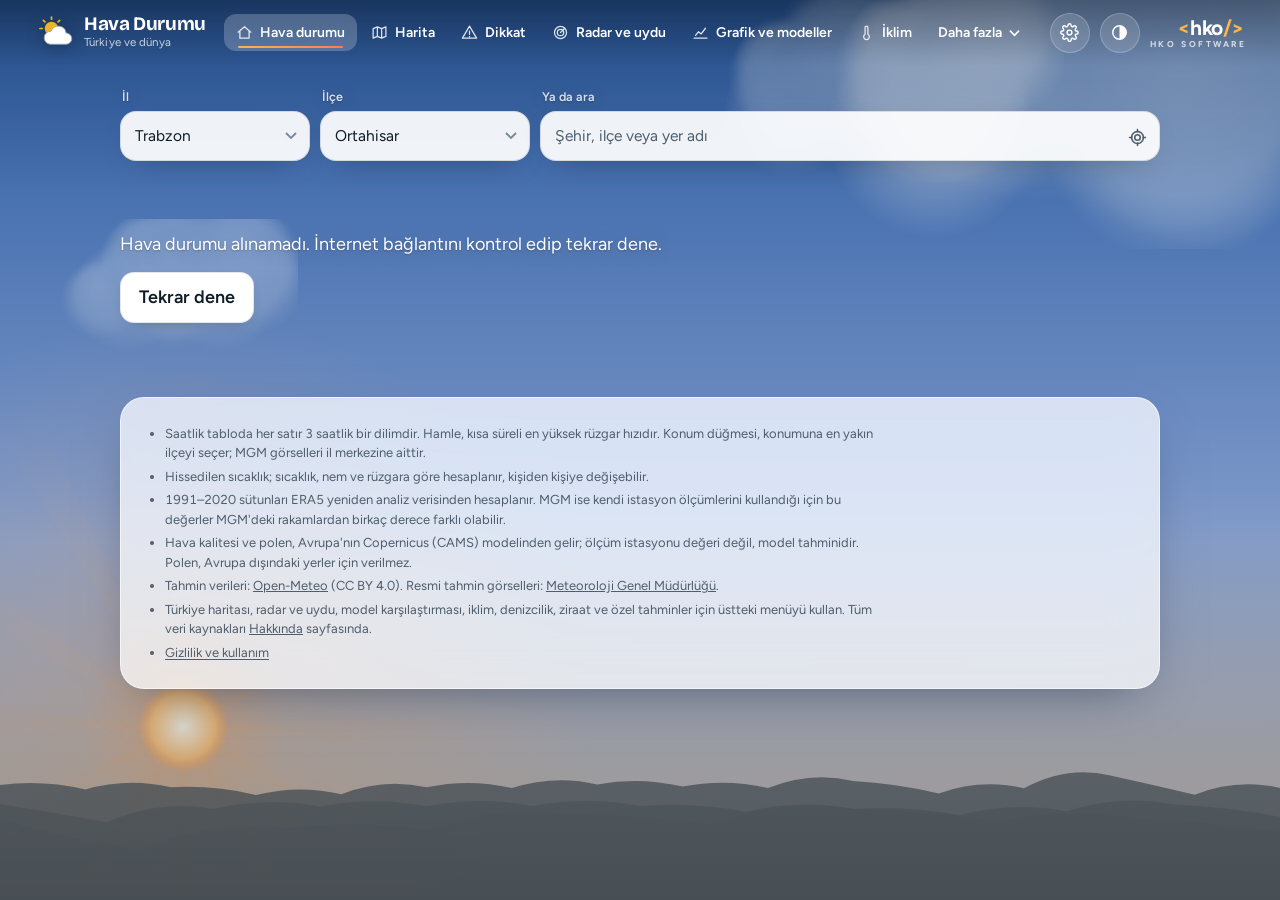
==== commit 41950e07: "Birim ayarları, MGM bağlantıları ve gök gürültüsü haritası - Ayarlar penceresi: sıcaklık (°C/°F), rü" ====
--- a/index.html
+++ b/index.html
@@ -242,8 +242,8 @@
         <td>${pct(H.relative_humidity_2m[e])}</td>
         <td>${pr >= 10 ? '%' + pr : '–'}</td>
         <td>${wind(H.wind_direction_10m[e])}</td>
-        <td>${n0(H.wind_speed_10m[e])}</td>
-        <td>${n0(maxOf(per.map(i => H.wind_gusts_10m[i])))}</td>
+        <td>${rz(H.wind_speed_10m[e])}</td>
+        <td>${rz(maxOf(per.map(i => H.wind_gusts_10m[i])))}</td>
       </tr>`;
     }
     return out;
@@ -268,7 +268,7 @@
         <td>${pct(D.relative_humidity_2m_min[i])}</td>
         <td>${pct(D.relative_humidity_2m_max[i])}</td>
         <td>${wind(D.wind_direction_10m_dominant[i])}</td>
-        <td>${n0(D.wind_speed_10m_mean[i])}</td>
+        <td>${rz(D.wind_speed_10m_mean[i])}</td>
         <td>${pr >= 10 ? '%' + pr : '–'}</td>
         ${past}
       </tr>`;
@@ -297,7 +297,7 @@
         : `${at(j)} civarı yağmur bekleniyor, şemsiyeni yanına al.`);
     }
     const gust = maxOf(H.wind_gusts_10m.slice(i0, end + 1));
-    if (gust >= 50) out.push(`Rüzgar kuvvetli; hamleler ${n0(gust)} km/sa hıza ulaşabilir.`);
+    if (gust >= 50) out.push(`Rüzgar kuvvetli; hamleler ${rz(gust)} ${RZ()} hıza ulaşabilir.`);
     if (C.is_day && D.uv_index_max[0] >= 6 && +C.time.slice(11, 13) < 16) out.push(`UV endeksi yüksek (${n0(D.uv_index_max[0])}), öğle saatlerinde güneşten korun.`);
     if (D.time.length > 1) {
       const dt = D.temperature_2m_max[1] - D.temperature_2m_max[0];
@@ -329,7 +329,7 @@
       }
       if (t != null) path += `${path ? 'L' : 'M'}${x(k)} ${ty(t).toFixed(1)}`;
       if (k % 3 === 0) {
-        if (t != null) txt += `<text class="tv" x="${x(k)}" y="${(ty(t) - 9).toFixed(1)}" text-anchor="middle">${n0(t)}°</text>`;
+        if (t != null) txt += `<text class="tv" x="${x(k)}" y="${(ty(t) - 9).toFixed(1)}" text-anchor="middle">${deg(t)}</text>`;
         txt += `<text x="${x(k)}" y="${h - 6}" text-anchor="middle">${H.time[i].slice(11, 13)}</text>`;
         if (pr >= 10) txt += `<text x="${x(k)}" y="${(by + bh - pr / 100 * bh - 5).toFixed(1)}" text-anchor="middle">%${pr}</text>`;
       }
@@ -528,7 +528,7 @@
   async function share() {
     const p = current, d = lastData;
     if (!p || !d) return;
-    const url = linkOf(p), text = `${p.name}: ${n0(d.current.temperature_2m)}°, ${lower(cond(d.current.weather_code)[0])}. ${summary(d)[0]}`;
+    const url = linkOf(p), text = `${p.name}: ${deg(d.current.temperature_2m)}, ${lower(cond(d.current.weather_code)[0])}. ${summary(d)[0]}`;
     if (navigator.share) { try { await navigator.share({ title: `${p.name} hava durumu`, text, url }); } catch (e) {} return; }
     let copied = false;
     try { await navigator.clipboard.writeText(`${text} ${url}`); copied = true; } catch (e) {}
@@ -600,7 +600,7 @@
         </div>
         ${staleAt ? `<p class="stale" role="status">İnternet bağlantısı yok. ${esc(new Date(staleAt).toLocaleString('tr-TR', { day: 'numeric', month: 'long', hour: '2-digit', minute: '2-digit' }))} tarihinde alınan son veri gösteriliyor.</p>` : ''}
         <div class="main">
-          <div class="temp" id="sicaklik" aria-label="Sıcaklık ${n0(C.temperature_2m)} derece"><span class="sayi">${n0(C.temperature_2m)}</span><sup>°C</sup></div>
+          <div class="temp" id="sicaklik" aria-label="Sıcaklık ${deg(C.temperature_2m)}"><span class="sayi">${n0(sicV(C.temperature_2m))}</span><sup>${BIRIM_AD[BIRIM.sic]}</sup></div>
           <div class="cond">
             <div class="ci">${icon(C.weather_code, C.is_day)}<span class="t">${esc(cond(C.weather_code)[0])}</span></div>
             <span class="f">Hissedilen <b>${deg(C.apparent_temperature)}</b></span>
@@ -611,14 +611,14 @@
         <p class="sum">${esc(summary(d).join(' '))}</p>
         <dl class="stats">
           <div><dt>Nem</dt><dd>%${n0(C.relative_humidity_2m)}</dd></div>
-          <div><dt>Rüzgar</dt><dd>${wind(C.wind_direction_10m, C.wind_speed_10m)} <small>km/sa, hamle ${n0(C.wind_gusts_10m)}</small></dd></div>
+          <div><dt>Rüzgar</dt><dd>${wind(C.wind_direction_10m, C.wind_speed_10m)} <small>${RZ()}, hamle ${rz(C.wind_gusts_10m)}</small></dd></div>
           <div><dt>Yağış, son 1 saat</dt><dd>${(C.precipitation ?? 0).toFixed(1).replace('.', ',')} <small>mm</small></dd></div>
           <div><dt>Bugün yağış ihtimali</dt><dd>%${n0(D.precipitation_probability_max[0])}</dd></div>
           <div><dt>UV endeksi</dt><dd>${n0(D.uv_index_max[0])}</dd></div>
-          <div><dt>Aktüel basınç</dt><dd>${n0(C.surface_pressure)} <small>hPa</small></dd></div>
+          <div><dt>Aktüel basınç</dt><dd>${bs(C.surface_pressure)} <small>${BS()}</small></dd></div>
         </dl>
         <p class="upd">Veri saati ${hhmm(C.time)}, sayfaya ${fetchedAt} alındı; 15 dakikada bir yenilenir. <button type="button" class="link" id="refresh">Şimdi yenile</button><br>
-          Rakım ${n0(d.elevation)} m, ${coord(+p.lat, 'K', 'G')}, ${coord(+p.lon, 'D', 'B')}. Deniz seviyesi basıncı ${n0(C.pressure_msl)} hPa.</p>
+          Rakım ${n0(d.elevation)} m, ${coord(+p.lat, 'K', 'G')}, ${coord(+p.lon, 'D', 'B')}. Deniz seviyesi basıncı ${bs(C.pressure_msl)} ${BS()}.</p>
       </section>`;
     details.innerHTML = `
       ${slaytlar(d)}
@@ -642,7 +642,7 @@
         <h2 id="h-saat">Saatlik tahmin</h2>
         <p class="note">3 saatlik dilimler. Beklenen hadise, o 3 saatteki hâkim hava durumudur; hamle, bu sürede beklenen en yüksek rüzgar hızıdır. Sıcaklık, nem ve rüzgar, dilimin bittiği saatte beklenen değerlerdir.</p>
         <div class="tbl-wrap"><table>
-          <thead><tr><th class="l">Saat</th><th class="l">Beklenen hadise</th><th>Sıcaklık</th><th>Hissedilen</th><th>Nem</th><th>Yağış<small>ihtimali</small></th><th>Rüzgar<small>yönü</small></th><th>Ort. rüzgar<small>km/sa</small></th><th>Maks. rüzgar<small>hamle, km/sa</small></th></tr></thead>
+          <thead><tr><th class="l">Saat</th><th class="l">Beklenen hadise</th><th>Sıcaklık</th><th>Hissedilen</th><th>Nem</th><th>Yağış<small>ihtimali</small></th><th>Rüzgar<small>yönü</small></th><th>Ort. rüzgar<small>${RZ()}</small></th><th>Maks. rüzgar<small>hamle, ${RZ()}</small></th></tr></thead>
           <tbody>${hourlyRows(d)}</tbody>
         </table></div>
       </section>
@@ -650,7 +650,7 @@
         <h2 id="h-gun">${dayCount(d)} günlük tahmin</h2>
         <p class="note">Gri sütunlar 1991–2020 arasında aynı tarihi gösterir: uç değerler (ve yaşandığı yıl) ile o tarihin ortalama en düşük ve en yüksek sıcaklığı.<span id="far"${allDays ? '' : ' hidden'}> 7. günden sonraki tahminler daha belirsizdir; eğilim olarak değerlendir.</span></p>
         <div class="tbl-wrap"><table>
-          <thead><tr class="grp"><th class="l" rowspan="2">Tarih</th><th class="l" rowspan="2">Beklenen hadise</th><th colspan="2">Sıcaklık</th><th colspan="2">Nem</th><th colspan="2">Rüzgar</th><th rowspan="2">Yağış<small>ihtimali</small></th><th colspan="2" class="pg">Uç sıcaklık<small>1991–2020</small></th><th colspan="2" class="pg">Ortalama sıcaklık<small>1991–2020</small></th></tr><tr><th>En düşük</th><th>En yüksek</th><th>En düşük</th><th>En yüksek</th><th>Yön</th><th>Hız<small>ort. km/sa</small></th><th class="pg">En düşük</th><th class="pg">En yüksek</th><th class="pg">En düşük</th><th class="pg">En yüksek</th></tr></thead>
+          <thead><tr class="grp"><th class="l" rowspan="2">Tarih</th><th class="l" rowspan="2">Beklenen hadise</th><th colspan="2">Sıcaklık</th><th colspan="2">Nem</th><th colspan="2">Rüzgar</th><th rowspan="2">Yağış<small>ihtimali</small></th><th colspan="2" class="pg">Uç sıcaklık<small>1991–2020</small></th><th colspan="2" class="pg">Ortalama sıcaklık<small>1991–2020</small></th></tr><tr><th>En düşük</th><th>En yüksek</th><th>En düşük</th><th>En yüksek</th><th>Yön</th><th>Hız<small>ort. ${RZ()}</small></th><th class="pg">En düşük</th><th class="pg">En yüksek</th><th class="pg">En düşük</th><th class="pg">En yüksek</th></tr></thead>
           <tbody id="days">${dailyRows(d, clim)}</tbody>
         </table></div>
         ${maxDays > 5 ? `<button class="btn more" id="more" type="button">${allDays ? '5 güne dön' : `${maxDays} güne kadar göster`}</button>` : ''}
@@ -678,9 +678,9 @@
     bindChart(d, ch.geo);
     updStar();
     setScene(C.weather_code, C.is_day, { gd: hhmm(D.sunrise[0]), gb: hhmm(D.sunset[0]), saat: hhmm(C.time), ruzgar: C.wind_speed_10m, yon: C.wind_direction_10m });
-    sayiSay($('sicaklik'), C.temperature_2m);
+    sayiSay($('sicaklik'), sicV(C.temperature_2m));
     document.querySelectorAll('.slayt').forEach(slaytKur);
-    document.title = `${n0(C.temperature_2m)}° ${p.name} · Hava Durumu`;
+    document.title = `${deg(C.temperature_2m)} ${p.name} · Hava Durumu`;
   }
 
   async function load(p) {
--- a/assets/site.css
+++ b/assets/site.css
@@ -840,3 +840,35 @@
 .yk-mm { font-size: 12px; grid-column: 3; text-align: right; }
 .sk-g { font-size: 11.5px; color: var(--muted); }
 .note.hafta { margin: -4px 0 14px; color: var(--fg); font-size: 15px; }
+.kaynak-liste { margin: 0; padding-left: 1.2em; display: grid; gap: 8px; max-width: 80ch; line-height: 1.5; }
+.kaynak-liste a { color: inherit; text-decoration-color: color-mix(in srgb, currentColor 40%, transparent); }
+
+/* Telefonda: rüzgar kutusu taşmasın, kaynak tablosu kart olarak alt alta */
+@media (max-width: 640px) {
+  .stats dd { white-space: normal; }
+  .stats dd small { display: block; margin-top: 1px; }
+  table.kaynak thead { display: none; }
+  table.kaynak, table.kaynak tbody, table.kaynak tr, table.kaynak td { display: block; width: 100%; min-width: 0; }
+  table.kaynak tr { padding: 12px 0; border-top: 1px solid var(--line); }
+  table.kaynak td { border: 0; padding: 2px 0; white-space: normal; text-align: left; }
+  table.kaynak td:first-child { font-weight: 650; font-size: 15px; }
+  table.kaynak td:nth-child(3), table.kaynak td:nth-child(4) { color: var(--muted); font-size: 13px; }
+  table.kaynak td:nth-child(4)::before { content: "Kullanıldığı yer: "; }
+}
+
+/* Ayarlar penceresi ve MGM bağlantıları */
+dialog.ayar { border: 0; border-radius: 22px; padding: 0; width: min(460px, calc(100vw - 32px)); background: var(--panel-solid); color: var(--fg); box-shadow: 0 30px 80px -20px rgba(0, 0, 0, .55); }
+dialog.ayar::backdrop { background: rgba(3, 8, 18, .5); -webkit-backdrop-filter: blur(3px); backdrop-filter: blur(3px); }
+dialog.ayar form { padding: 18px 20px 20px; display: grid; gap: 14px; }
+.ayar-bas { display: flex; align-items: center; justify-content: space-between; }
+.ayar-bas h2 { margin: 0; font-size: 21px; }
+.ayar-s { display: flex; align-items: center; justify-content: space-between; gap: 12px; flex-wrap: wrap; font-weight: 600; }
+dialog.ayar .muted { margin: 0; color: var(--muted); font-size: 13px; }
+.ayar-mgm, .ck-mgm { display: grid; gap: 4px; padding-top: 12px; border-top: 1px solid var(--line); font-size: 14px; }
+.ayar-mgm b, .ck-mgm span { font-size: 13px; color: var(--muted); font-weight: 600; }
+.ayar-mgm a, .ck-mgm a { color: var(--brand); text-decoration: none; padding: 4px 0; }
+.ayar-mgm a:hover, .ck-mgm a:hover { text-decoration: underline; }
+.ck-mgm { margin-top: auto; padding: 14px 4px 0; }
+.ck-mgm + .ck-tema { margin-top: 12px; }
+.ck-ayar { margin-top: 12px; width: 100%; }
+@media (max-width: 420px) { .ust-ar #theme { display: none; } }
